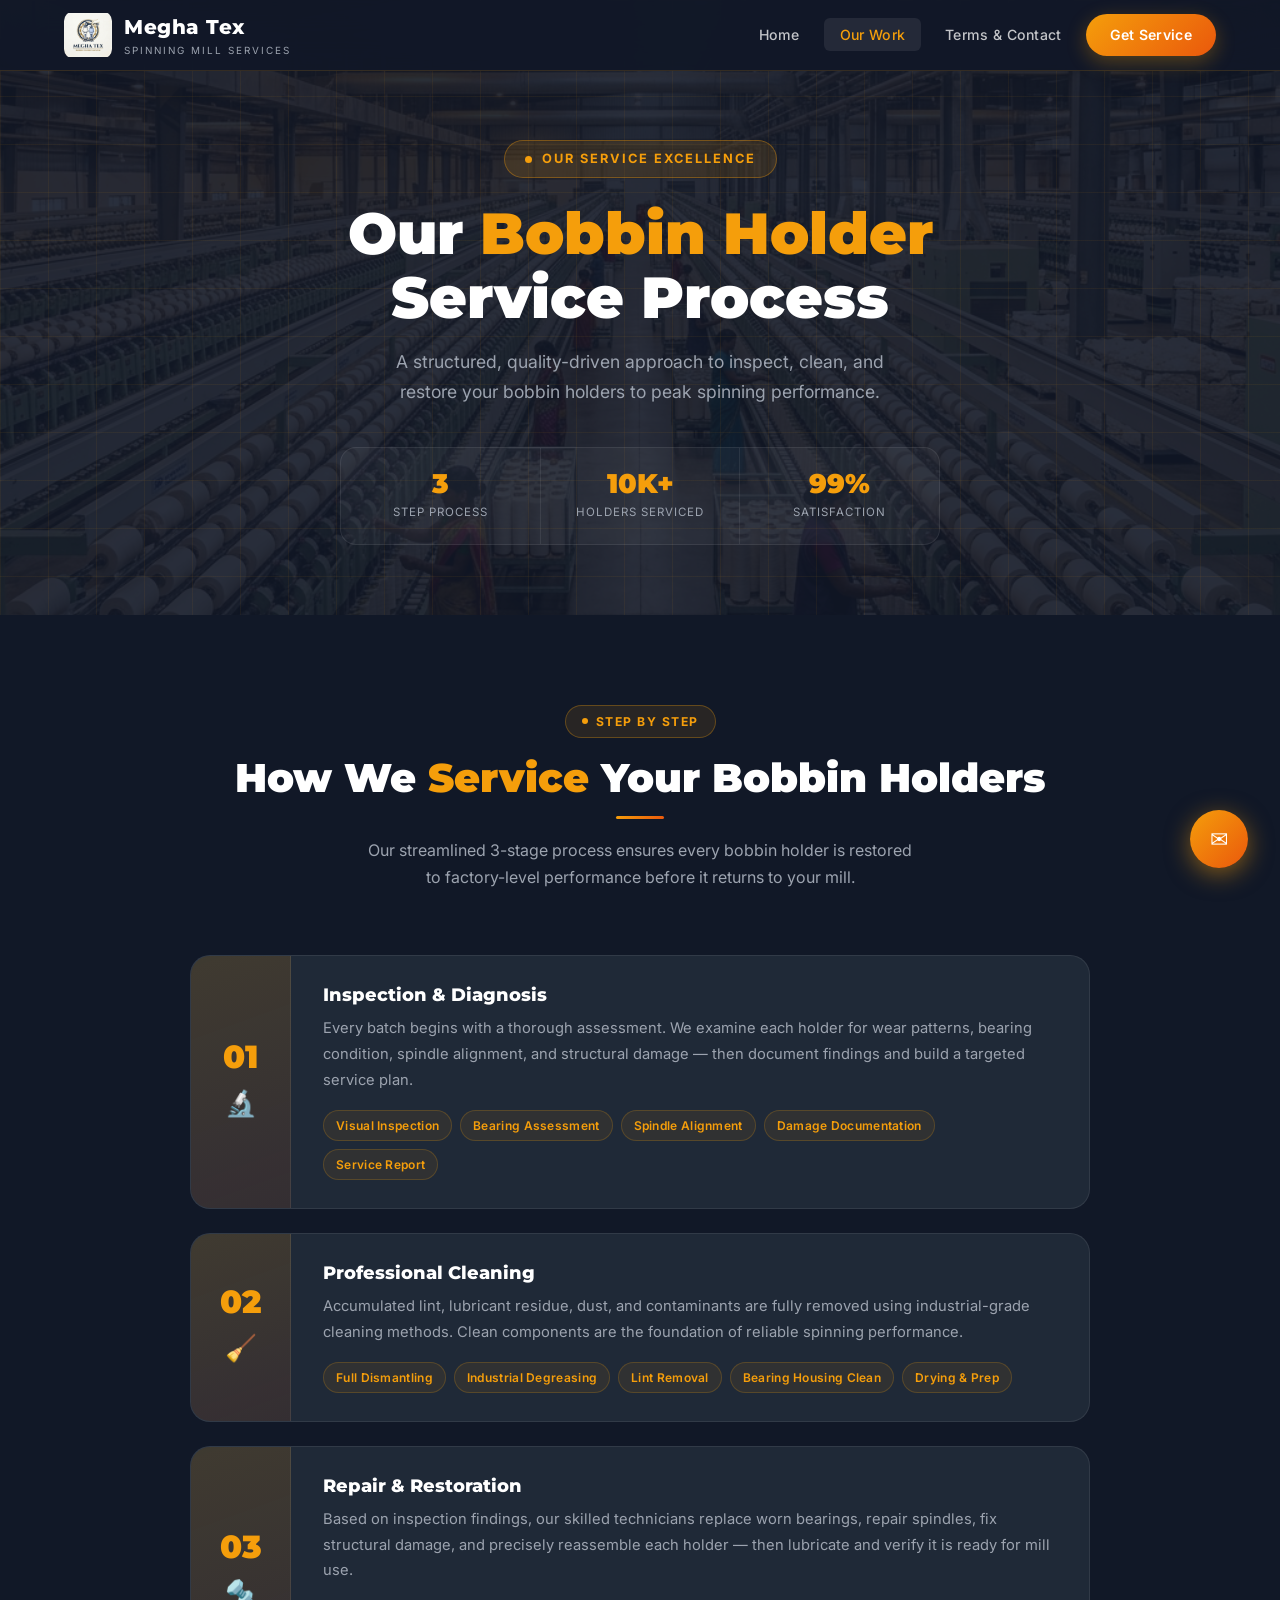
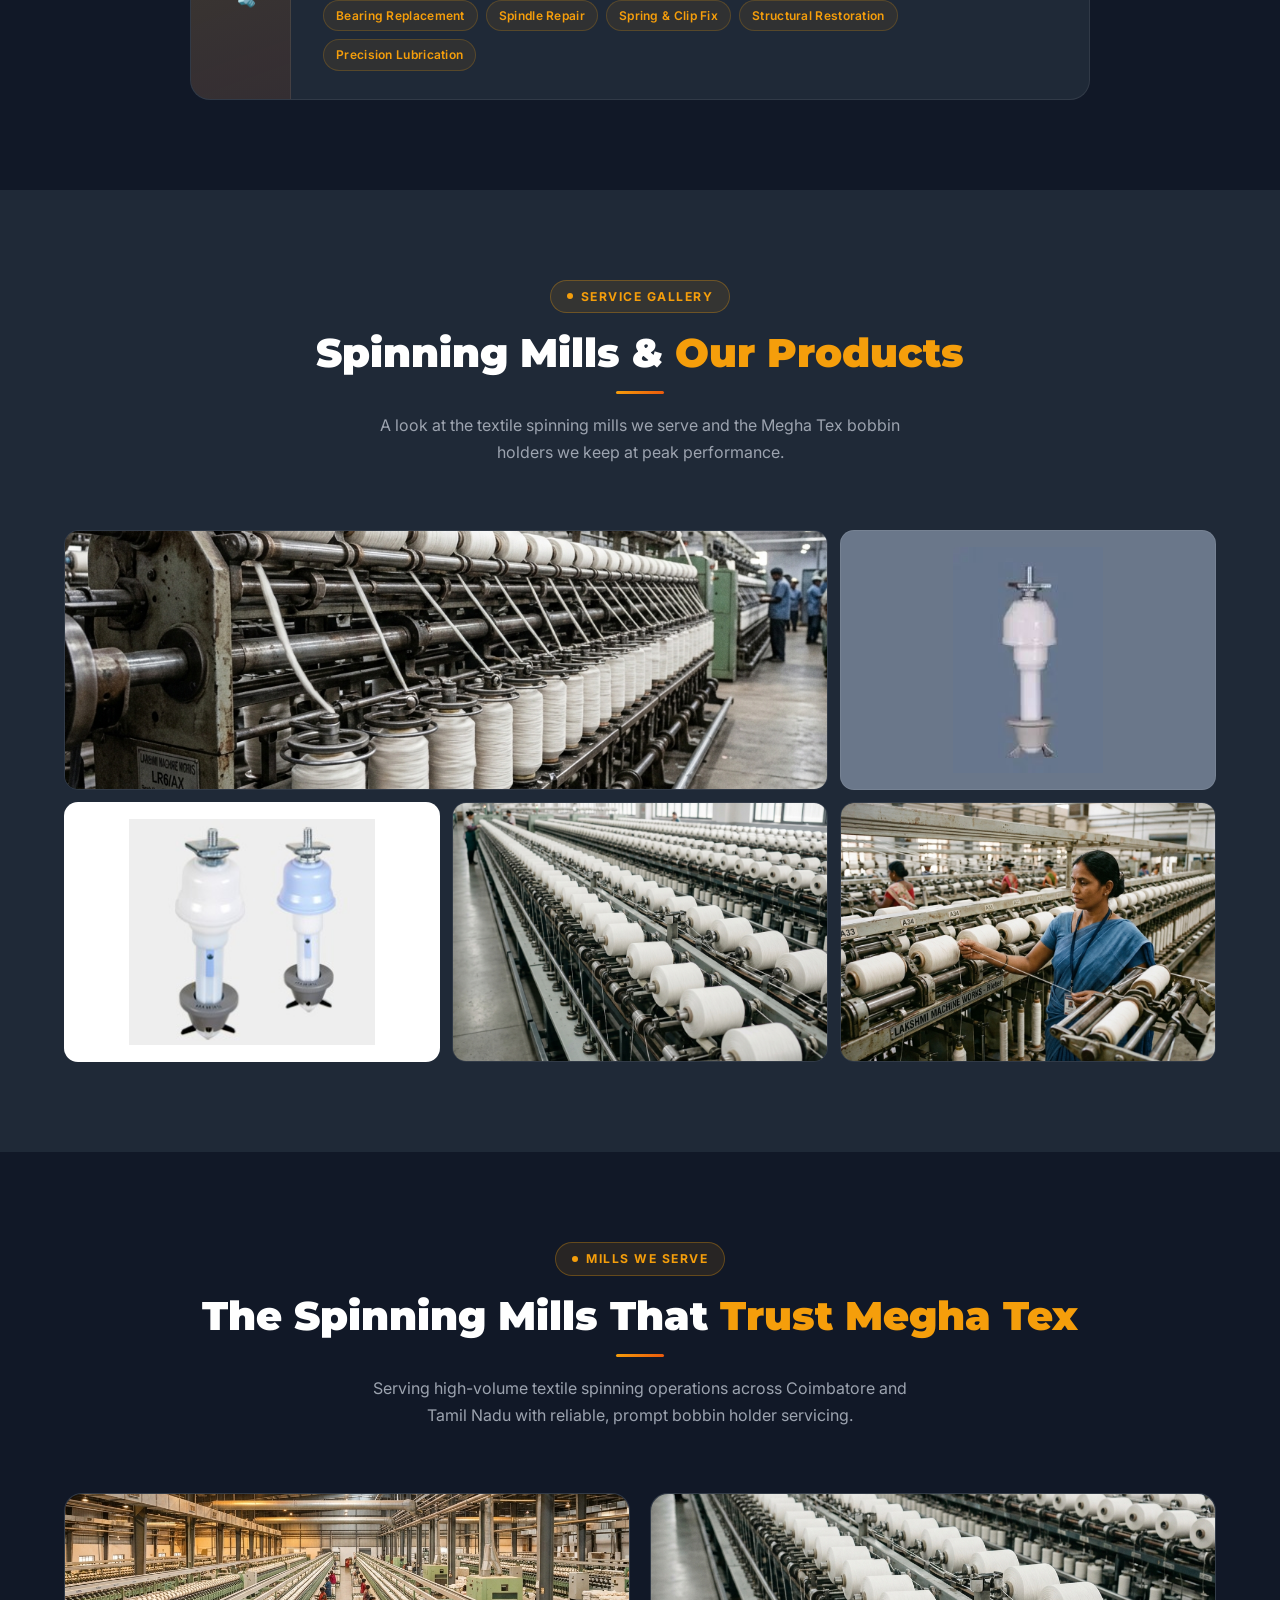
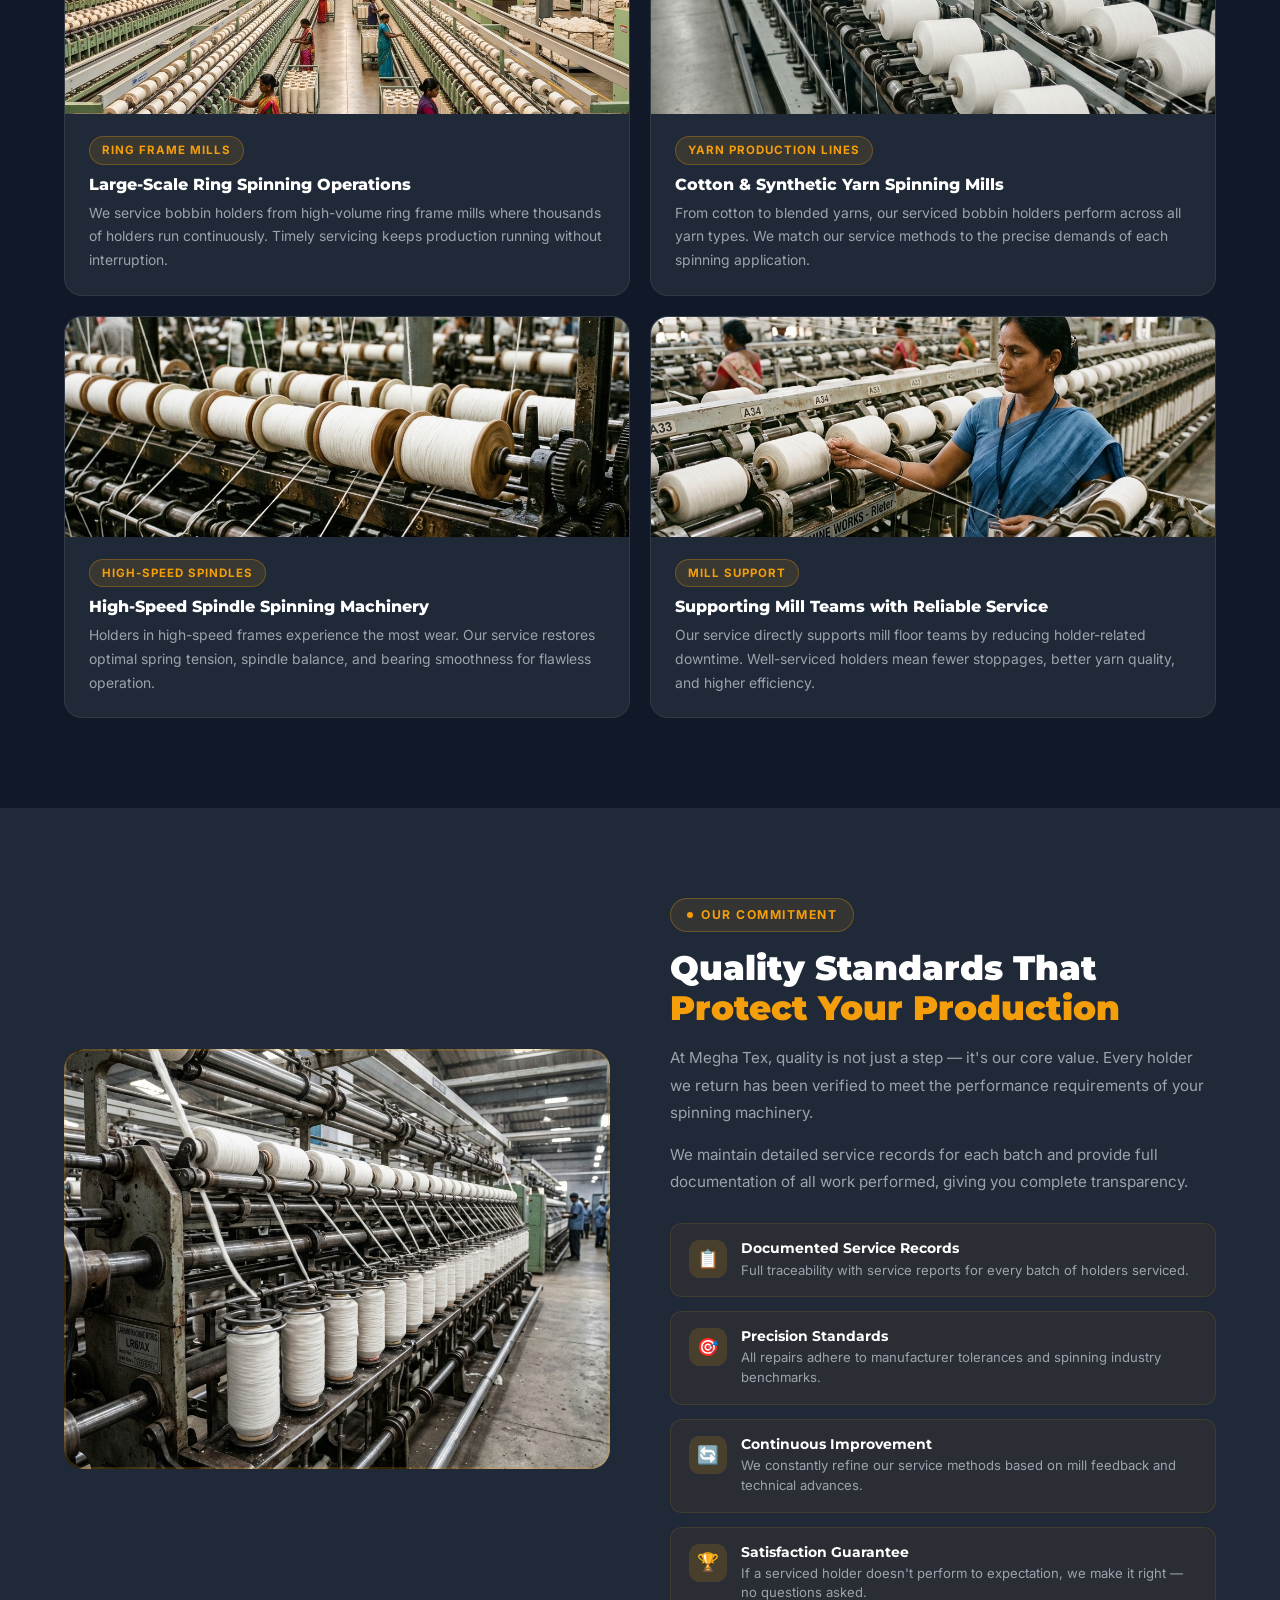
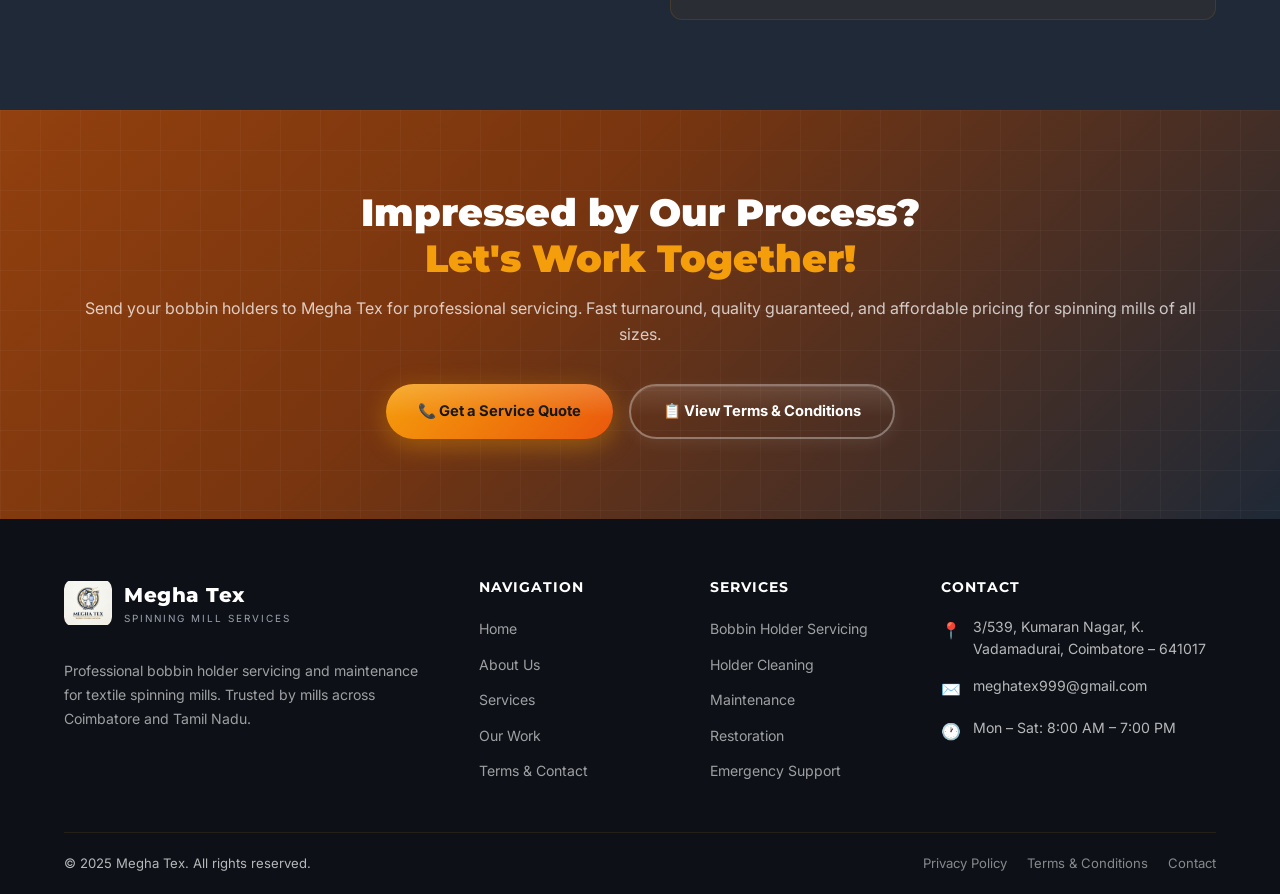
==== ourwork.html @ 3de51caf "Remove AI-looking spinning mill floor image from gallery" ====
<!DOCTYPE html>
<html lang="en">
<head>
  <meta charset="UTF-8" />
  <meta name="viewport" content="width=device-width, initial-scale=1.0" />
  <title>Our Work – Megha Tex | Bobbin Holder Service Process & Gallery</title>
  <meta name="description" content="See Megha Tex's professional bobbin holder service process — inspection, cleaning, and repair. View our spinning mill gallery and quality commitment." />
  <meta name="keywords" content="bobbin holder service process, spinning mill maintenance, bobbin holder restoration, textile maintenance gallery" />
  <link rel="stylesheet" href="style.css" />
  <link rel="preconnect" href="https://fonts.googleapis.com">
  <link rel="preconnect" href="https://fonts.gstatic.com" crossorigin>

  <style>
    /* ══════════════════════════════════════
       OUR WORK PAGE – DARK AMBER THEME
       Charcoal #1a1a2e | Deep #16213e | Amber #f59e0b
    ══════════════════════════════════════ */

    /* Override root variables for this page */
    :root {
      --ow-charcoal:  #111827;
      --ow-deep:      #1f2937;
      --ow-panel:     #27303f;
      --ow-amber:     #f59e0b;
      --ow-amber2:    #fbbf24;
      --ow-orange:    #ea580c;
      --ow-text:      #e5e7eb;
      --ow-muted:     #9ca3af;
      --ow-border:    rgba(255,255,255,0.08);
      --ow-glow:      0 0 40px rgba(245,158,11,0.25);
    }

    body { background: var(--ow-charcoal); }

    /* ── Navbar override ── */
    .navbar {
      background: rgba(17,24,39,0.95) !important;
      border-bottom: 1px solid rgba(245,158,11,0.15) !important;
    }
    .navbar.scrolled { background: rgba(17,24,39,0.99) !important; }
    .nav-links a.active { color: var(--ow-amber) !important; }
    .nav-cta {
      background: linear-gradient(135deg,#f59e0b,#ea580c) !important;
      box-shadow: 0 6px 20px rgba(245,158,11,0.3) !important;
    }
    .nav-cta:hover {
      transform: translateY(-2px) scale(1.03) !important;
      box-shadow: 0 8px 24px rgba(245,158,11,0.45) !important;
    }

    /* ── Page Hero ── */
    .ow-hero {
      position: relative;
      background: var(--ow-charcoal);
      padding: 140px 0 70px;
      overflow: hidden;
      text-align: center;
    }
    .ow-hero::before {
      content: '';
      position: absolute; inset: 0;
      background-image: url('images/spinning_mill_floor.png');
      background-size: cover; background-position: center;
      opacity: 0.1;
    }
    .ow-hero-grid {
      position: absolute; inset: 0; overflow: hidden;
    }
    .ow-hero-grid::before {
      content: '';
      position: absolute; inset: 0;
      background-image:
        linear-gradient(rgba(245,158,11,0.06) 1px, transparent 1px),
        linear-gradient(90deg, rgba(245,158,11,0.06) 1px, transparent 1px);
      background-size: 48px 48px;
    }
    .ow-hero-inner { position: relative; z-index: 2; }
    .ow-hero-badge {
      display: inline-flex; align-items: center; gap: 10px;
      background: rgba(245,158,11,0.12);
      border: 1px solid rgba(245,158,11,0.35);
      padding: 8px 20px; border-radius: 50px;
      margin-bottom: 24px;
    }
    .ow-hero-badge span { color: var(--ow-amber); font-size: 0.8rem; font-weight: 700; letter-spacing: 2px; text-transform: uppercase; }
    .ow-hero-badge::before { content: ''; width: 7px; height: 7px; background: var(--ow-amber); border-radius: 50%; animation: pulse 2s infinite; }
    .ow-hero h1 {
      font-size: clamp(2.2rem, 5vw, 3.6rem);
      font-weight: 900; color: #fff;
      line-height: 1.1; margin-bottom: 18px;
    }
    .ow-hero h1 em { color: var(--ow-amber); font-style: normal; }
    .ow-hero p { color: var(--ow-muted); font-size: 1.1rem; max-width: 540px; margin: 0 auto 40px; line-height: 1.7; }
    .ow-hero-stats {
      display: flex; justify-content: center; gap: 0;
      background: rgba(255,255,255,0.04);
      border: 1px solid var(--ow-border);
      border-radius: 16px; overflow: hidden;
      max-width: 600px; margin: 0 auto;
    }
    .ow-stat {
      flex: 1; padding: 22px 16px; text-align: center;
      border-right: 1px solid var(--ow-border);
    }
    .ow-stat:last-child { border-right: none; }
    .ow-stat-val { font-family: 'Montserrat',sans-serif; font-size: 1.7rem; font-weight: 900; color: var(--ow-amber); line-height: 1; margin-bottom: 6px; }
    .ow-stat-lbl { font-size: 0.72rem; color: var(--ow-muted); letter-spacing: 1px; text-transform: uppercase; }

    /* ── Process Section ── */
    .ow-process {
      padding: 90px 0;
      background: var(--ow-charcoal);
    }
    .ow-section-tag {
      display: inline-flex; align-items: center; gap: 8px;
      background: rgba(245,158,11,0.1);
      border: 1px solid rgba(245,158,11,0.3);
      color: var(--ow-amber);
      padding: 6px 16px; border-radius: 50px;
      font-size: 0.76rem; font-weight: 700; letter-spacing: 1.5px;
      text-transform: uppercase; margin-bottom: 16px;
    }
    .ow-section-tag::before { content: ''; width: 6px; height: 6px; background: var(--ow-amber); border-radius: 50%; }
    .ow-section-head { text-align: center; margin-bottom: 64px; }
    .ow-section-head h2 { font-size: clamp(1.8rem, 3.5vw, 2.5rem); font-weight: 900; color: #fff; margin-bottom: 12px; }
    .ow-section-head h2 em { color: var(--ow-amber); font-style: normal; }
    .ow-section-head p { color: var(--ow-muted); font-size: 1rem; max-width: 560px; margin: 0 auto; line-height: 1.7; }
    .ow-divider { width: 48px; height: 3px; background: linear-gradient(135deg,#f59e0b,#ea580c); border-radius: 2px; margin: 14px auto 18px; }

    /* Process Cards — horizontal stacked layout */
    .ow-steps { display: flex; flex-direction: column; gap: 24px; max-width: 900px; margin: 0 auto; }
    .ow-step {
      display: grid;
      grid-template-columns: 100px 1fr;
      gap: 0;
      background: var(--ow-deep);
      border: 1px solid var(--ow-border);
      border-radius: 20px;
      overflow: hidden;
      transition: all 0.35s ease;
      position: relative;
    }
    .ow-step::before {
      content: '';
      position: absolute; top: 0; left: 0; right: 0; height: 2px;
      background: linear-gradient(90deg, #f59e0b, #ea580c);
      transform: scaleX(0); transform-origin: left;
      transition: transform 0.4s ease;
    }
    .ow-step:hover::before { transform: scaleX(1); }
    .ow-step:hover { border-color: rgba(245,158,11,0.25); transform: translateX(6px); box-shadow: -4px 0 0 var(--ow-amber), 0 12px 40px rgba(0,0,0,0.4); }

    .ow-step-num {
      background: linear-gradient(160deg, rgba(245,158,11,0.15), rgba(234,88,12,0.1));
      display: flex; flex-direction: column; align-items: center; justify-content: center;
      padding: 28px 16px; border-right: 1px solid var(--ow-border);
      gap: 10px;
    }
    .ow-step-num .num {
      font-family: 'Montserrat',sans-serif;
      font-size: 2rem; font-weight: 900;
      color: var(--ow-amber); line-height: 1;
    }
    .ow-step-num .icon { font-size: 1.6rem; }

    .ow-step-body { padding: 28px 32px; }
    .ow-step-body h3 { font-size: 1.15rem; font-weight: 800; color: #fff; margin-bottom: 10px; }
    .ow-step-body p { font-size: 0.92rem; color: var(--ow-muted); line-height: 1.75; margin-bottom: 16px; }
    .ow-step-tags { display: flex; flex-wrap: wrap; gap: 8px; }
    .ow-tag {
      background: rgba(245,158,11,0.08);
      border: 1px solid rgba(245,158,11,0.2);
      color: var(--ow-amber);
      font-size: 0.75rem; font-weight: 600;
      padding: 5px 12px; border-radius: 50px;
      letter-spacing: 0.3px;
    }

    /* ── Gallery Section ── */
    .ow-gallery {
      padding: 90px 0;
      background: var(--ow-deep);
    }
    .ow-gallery-grid {
      display: grid;
      grid-template-columns: repeat(3,1fr);
      grid-template-rows: 260px 260px;
      gap: 12px;
    }
    .ow-gallery-item {
      position: relative; border-radius: 14px;
      overflow: hidden; cursor: pointer;
      border: 1px solid var(--ow-border);
    }
    .ow-gallery-item:nth-child(1) { grid-column: span 2; }
    .ow-gallery-item img {
      width: 100%; height: 100%;
      object-fit: cover; display: block;
      transition: transform 0.6s ease;
    }
    .ow-gallery-item:hover img { transform: scale(1.07); }
    .ow-gallery-overlay {
      position: absolute; inset: 0;
      background: linear-gradient(180deg, transparent 45%, rgba(17,24,39,0.92) 100%);
      display: flex; align-items: flex-end; padding: 20px;
      opacity: 0; transition: opacity 0.35s ease;
    }
    .ow-gallery-item:hover .ow-gallery-overlay { opacity: 1; }
    .ow-gallery-label {
      color: #fff; font-size: 0.88rem; font-weight: 700;
      border-left: 3px solid var(--ow-amber); padding-left: 10px;
    }
    /* Product images */
    .ow-gallery-item.product-bg img {
      object-fit: contain;
      background: #ffffff;
      padding: 16px;
      image-rendering: -webkit-optimize-contrast;
      image-rendering: crisp-edges;
    }

    /* ── Mills Showcase ── */
    .ow-mills {
      padding: 90px 0;
      background: var(--ow-charcoal);
    }
    .ow-mills-grid { display: grid; grid-template-columns: repeat(2,1fr); gap: 20px; }
    .ow-mill-card {
      background: var(--ow-deep);
      border: 1px solid var(--ow-border);
      border-radius: 18px; overflow: hidden;
      transition: all 0.35s ease;
    }
    .ow-mill-card:hover { border-color: rgba(245,158,11,0.3); transform: translateY(-6px); box-shadow: 0 20px 50px rgba(0,0,0,0.5), 0 0 0 1px rgba(245,158,11,0.15); }
    .ow-mill-card img { width: 100%; height: 220px; object-fit: cover; display: block; transition: transform 0.5s ease; }
    .ow-mill-card:hover img { transform: scale(1.04); }
    .ow-mill-body { padding: 22px 24px; }
    .ow-mill-badge {
      display: inline-block;
      background: rgba(245,158,11,0.12);
      border: 1px solid rgba(245,158,11,0.3);
      color: var(--ow-amber);
      font-size: 0.72rem; font-weight: 700; letter-spacing: 1px;
      text-transform: uppercase; padding: 4px 12px;
      border-radius: 50px; margin-bottom: 10px;
    }
    .ow-mill-body h3 { font-size: 1rem; font-weight: 800; color: #fff; margin-bottom: 8px; }
    .ow-mill-body p { font-size: 0.87rem; color: var(--ow-muted); line-height: 1.7; }

    /* ── Quality Commitment ── */
    .ow-quality {
      padding: 90px 0;
      background: var(--ow-deep);
    }
    .ow-quality-grid { display: grid; grid-template-columns: 1fr 1fr; gap: 60px; align-items: center; }
    .ow-quality-img { border-radius: 20px; overflow: hidden; position: relative; }
    .ow-quality-img img { width: 100%; height: 420px; object-fit: cover; display: block; }
    .ow-quality-img::after {
      content: '';
      position: absolute; inset: 0;
      border-radius: 20px;
      border: 2px solid rgba(245,158,11,0.2);
      pointer-events: none;
    }
    .ow-quality-content h2 { font-size: clamp(1.6rem, 3vw, 2.1rem); font-weight: 900; color: #fff; margin-bottom: 16px; }
    .ow-quality-content h2 em { color: var(--ow-amber); font-style: normal; }
    .ow-quality-content p { color: var(--ow-muted); line-height: 1.8; font-size: 0.95rem; margin-bottom: 14px; }
    .ow-quality-items { display: flex; flex-direction: column; gap: 14px; margin-top: 28px; }
    .ow-qi {
      display: flex; align-items: flex-start; gap: 14px;
      background: rgba(245,158,11,0.05);
      border: 1px solid rgba(245,158,11,0.12);
      padding: 16px 18px; border-radius: 12px;
      transition: all 0.3s ease;
    }
    .ow-qi:hover { background: rgba(245,158,11,0.1); border-color: rgba(245,158,11,0.3); }
    .ow-qi-icon {
      width: 38px; height: 38px; flex-shrink: 0;
      background: rgba(245,158,11,0.15); border-radius: 10px;
      display: flex; align-items: center; justify-content: center;
      font-size: 1.1rem;
    }
    .ow-qi-text h4 { font-size: 0.9rem; font-weight: 700; color: #fff; margin-bottom: 3px; }
    .ow-qi-text p { font-size: 0.82rem; color: var(--ow-muted); line-height: 1.5; margin: 0; }

    /* ── CTA Banner ── */
    .ow-cta {
      padding: 80px 0;
      background: linear-gradient(135deg, #92400e 0%, #78350f 40%, #1f2937 100%);
      text-align: center; position: relative; overflow: hidden;
    }
    .ow-cta::before {
      content: '';
      position: absolute; inset: 0;
      background-image:
        linear-gradient(rgba(255,255,255,0.03) 1px, transparent 1px),
        linear-gradient(90deg, rgba(255,255,255,0.03) 1px, transparent 1px);
      background-size: 40px 40px;
    }
    .ow-cta-inner { position: relative; z-index: 1; }
    .ow-cta h2 { font-size: clamp(1.7rem, 3.5vw, 2.4rem); font-weight: 900; color: #fff; margin-bottom: 14px; }
    .ow-cta h2 em { color: var(--ow-amber); font-style: normal; }
    .ow-cta p { color: rgba(255,255,255,0.75); font-size: 1rem; margin-bottom: 36px; }
    .ow-cta-btns { display: flex; justify-content: center; gap: 16px; flex-wrap: wrap; }
    .ow-btn-amber {
      display: inline-flex; align-items: center; gap: 8px;
      padding: 14px 32px; border-radius: 50px;
      background: linear-gradient(135deg,#f59e0b,#ea580c);
      color: #111; font-weight: 700; font-size: 0.92rem;
      text-decoration: none; border: none; cursor: pointer;
      font-family: 'Inter',sans-serif;
      box-shadow: 0 6px 24px rgba(245,158,11,0.45), 0 2px 8px rgba(0,0,0,0.12);
      transition: all 0.3s cubic-bezier(0.4,0,0.2,1);
      position: relative; overflow: hidden;
    }
    .ow-btn-amber::after {
      content: ''; position: absolute; inset: 0;
      background: linear-gradient(180deg,rgba(255,255,255,0.18) 0%,transparent 60%);
      border-radius: 50px; pointer-events: none;
    }
    .ow-btn-amber:hover {
      transform: translateY(-3px) scale(1.02);
      box-shadow: 0 10px 32px rgba(245,158,11,0.6), 0 4px 12px rgba(0,0,0,0.15);
    }
    .ow-btn-outline {
      display: inline-flex; align-items: center; gap: 8px;
      padding: 14px 32px; border-radius: 50px;
      background: transparent; color: #fff;
      border: 2px solid rgba(255,255,255,0.35);
      font-weight: 700; font-size: 0.92rem;
      text-decoration: none; cursor: pointer;
      font-family: 'Inter',sans-serif;
      box-shadow: 0 4px 16px rgba(255,255,255,0.08), inset 0 1px 0 rgba(255,255,255,0.1);
      transition: all 0.3s cubic-bezier(0.4,0,0.2,1);
      position: relative; overflow: hidden;
    }
    .ow-btn-outline::after {
      content: ''; position: absolute; inset: 0;
      background: linear-gradient(180deg,rgba(255,255,255,0.12) 0%,transparent 60%);
      border-radius: 50px; pointer-events: none;
    }
    .ow-btn-outline:hover {
      background: rgba(255,255,255,0.12);
      border-color: #fff;
      transform: translateY(-3px) scale(1.02);
      box-shadow: 0 8px 24px rgba(255,255,255,0.15);
    }

    /* ── Footer override ── */
    .footer { background: #0d1117; }
    .footer-bottom { border-top-color: rgba(245,158,11,0.1); }

    /* ── Float btn override ── */
    .float-btn { background: linear-gradient(135deg,#f59e0b,#ea580c) !important; }

    /* ── Responsive ── */
    @media (max-width: 768px) {
      .ow-step { grid-template-columns: 80px 1fr; }
      .ow-gallery-grid { grid-template-columns: 1fr 1fr; grid-template-rows: auto; }
      .ow-gallery-item { height: 200px; }
      .ow-gallery-item:nth-child(1) { grid-column: span 2; height: 240px; }
      .ow-mills-grid { grid-template-columns: 1fr; }
      .ow-quality-grid { grid-template-columns: 1fr; }
      .ow-hero-stats { flex-direction: column; max-width: 280px; }
      .ow-stat { border-right: none; border-bottom: 1px solid var(--ow-border); }
      .ow-stat:last-child { border-bottom: none; }
    }
    @media (max-width: 480px) {
      .ow-step { grid-template-columns: 1fr; }
      .ow-step-num { flex-direction: row; justify-content: flex-start; padding: 18px 20px; border-right: none; border-bottom: 1px solid var(--ow-border); }
      .ow-gallery-grid { grid-template-columns: 1fr; }
      .ow-gallery-item:nth-child(1) { grid-column: span 1; }
    }
  </style>
</head>
<body>

<!-- ══ NAVIGATION ══ -->
<nav class="navbar" id="navbar">
  <div class="container">
    <div class="nav-inner">
      <a href="index.html" class="logo">
        <div class="logo-icon"><img src="images/logo.jpg" alt="Megha Tex Logo" /></div>
        <div class="logo-text">
          <span class="logo-name">Megha Tex</span>
          <span class="logo-sub">Spinning Mill Services</span>
        </div>
      </a>
      <ul class="nav-links">
        <li><a href="index.html">Home</a></li>
        <li><a href="ourwork.html" class="active">Our Work</a></li>
        <li><a href="terms.html">Terms & Contact</a></li>
        <li><a href="#" class="nav-cta nav-cta-modal">Get Service</a></li>
      </ul>
      <button class="hamburger" id="hamburger" aria-label="Toggle menu">
        <span></span><span></span><span></span>
      </button>
    </div>
  </div>
</nav>

<!-- Mobile Menu -->
<div class="mobile-menu" id="mobileMenu">
  <ul>
    <li><a href="index.html">🏠 Home</a></li>
    <li><a href="ourwork.html">🔧 Our Work</a></li>
    <li><a href="terms.html">📋 Terms & Contact</a></li>
    <li><a href="#" class="nav-cta nav-cta-modal">Get Service</a></li>
  </ul>
</div>

<!-- ══ PAGE HERO ══ -->
<section class="ow-hero">
  <div class="ow-hero-grid"></div>
  <div class="container ow-hero-inner">
    <div class="ow-hero-badge"><span>Our Service Excellence</span></div>
    <h1>Our <em>Bobbin Holder</em><br>Service Process</h1>
    <p>A structured, quality-driven approach to inspect, clean, and restore your bobbin holders to peak spinning performance.</p>
    <div class="ow-hero-stats">
      <div class="ow-stat">
        <div class="ow-stat-val">3</div>
        <div class="ow-stat-lbl">Step Process</div>
      </div>
      <div class="ow-stat">
        <div class="ow-stat-val">10K+</div>
        <div class="ow-stat-lbl">Holders Serviced</div>
      </div>
      <div class="ow-stat">
        <div class="ow-stat-val">99%</div>
        <div class="ow-stat-lbl">Satisfaction</div>
      </div>
    </div>
  </div>
</section>

<!-- ══ PROCESS STEPS ══ -->
<section class="ow-process" id="process">
  <div class="container">
    <div class="ow-section-head" data-animate>
      <span class="ow-section-tag">Step by Step</span>
      <h2>How We <em>Service</em> Your Bobbin Holders</h2>
      <div class="ow-divider"></div>
      <p>Our streamlined 3-stage process ensures every bobbin holder is restored to factory-level performance before it returns to your mill.</p>
    </div>

    <div class="ow-steps">

      <!-- Step 01: Inspection -->
      <div class="ow-step" data-animate>
        <div class="ow-step-num">
          <div class="num">01</div>
          <div class="icon">🔬</div>
        </div>
        <div class="ow-step-body">
          <h3>Inspection & Diagnosis</h3>
          <p>Every batch begins with a thorough assessment. We examine each holder for wear patterns, bearing condition, spindle alignment, and structural damage — then document findings and build a targeted service plan.</p>
          <div class="ow-step-tags">
            <span class="ow-tag">Visual Inspection</span>
            <span class="ow-tag">Bearing Assessment</span>
            <span class="ow-tag">Spindle Alignment</span>
            <span class="ow-tag">Damage Documentation</span>
            <span class="ow-tag">Service Report</span>
          </div>
        </div>
      </div>

      <!-- Step 02: Cleaning -->
      <div class="ow-step" data-animate>
        <div class="ow-step-num">
          <div class="num">02</div>
          <div class="icon">🧹</div>
        </div>
        <div class="ow-step-body">
          <h3>Professional Cleaning</h3>
          <p>Accumulated lint, lubricant residue, dust, and contaminants are fully removed using industrial-grade cleaning methods. Clean components are the foundation of reliable spinning performance.</p>
          <div class="ow-step-tags">
            <span class="ow-tag">Full Dismantling</span>
            <span class="ow-tag">Industrial Degreasing</span>
            <span class="ow-tag">Lint Removal</span>
            <span class="ow-tag">Bearing Housing Clean</span>
            <span class="ow-tag">Drying & Prep</span>
          </div>
        </div>
      </div>

      <!-- Step 03: Repair & Restoration -->
      <div class="ow-step" data-animate>
        <div class="ow-step-num">
          <div class="num">03</div>
          <div class="icon">🔩</div>
        </div>
        <div class="ow-step-body">
          <h3>Repair & Restoration</h3>
          <p>Based on inspection findings, our skilled technicians replace worn bearings, repair spindles, fix structural damage, and precisely reassemble each holder — then lubricate and verify it is ready for mill use.</p>
          <div class="ow-step-tags">
            <span class="ow-tag">Bearing Replacement</span>
            <span class="ow-tag">Spindle Repair</span>
            <span class="ow-tag">Spring & Clip Fix</span>
            <span class="ow-tag">Structural Restoration</span>
            <span class="ow-tag">Precision Lubrication</span>
          </div>
        </div>
      </div>

    </div>
  </div>
</section>

<!-- ══ GALLERY ══ -->
<section class="ow-gallery" id="gallery">
  <div class="container">
    <div class="ow-section-head" data-animate>
      <span class="ow-section-tag">Service Gallery</span>
      <h2>Spinning Mills & <em>Our Products</em></h2>
      <div class="ow-divider"></div>
      <p>A look at the textile spinning mills we serve and the Megha Tex bobbin holders we keep at peak performance.</p>
    </div>
    <div class="ow-gallery-grid">

      <div class="ow-gallery-item" data-animate>
        <img src="images/ring_spinning.png" alt="Ring spinning machine" loading="lazy" />
        <div class="ow-gallery-overlay"><span class="ow-gallery-label">Ring Spinning Machines</span></div>
      </div>
      <div class="ow-gallery-item" data-animate style="background:#6a778a; border-radius:14px; overflow:hidden;">
        <img src="images/bobbin_single.jpg" alt="Megha Tex single bobbin holder" loading="lazy" style="object-fit:contain; width:100%; height:100%; display:block; padding:16px; image-rendering:-webkit-optimize-contrast; image-rendering:crisp-edges;" />
        <div class="ow-gallery-overlay"><span class="ow-gallery-label">Megha Tex Bobbin Holder – Single</span></div>
      </div>
      <div class="ow-gallery-item" data-animate style="background:#ffffff; border-radius:14px; overflow:hidden;">
        <img src="images/bobbin_pair.jpg" alt="Megha Tex bobbin holders pair" loading="lazy" style="object-fit:contain; width:100%; height:100%; display:block; padding:16px; image-rendering:-webkit-optimize-contrast; image-rendering:crisp-edges;" />
        <div class="ow-gallery-overlay"><span class="ow-gallery-label">Megha Tex Bobbin Holders – Pair</span></div>
      </div>
      <div class="ow-gallery-item" data-animate>
        <img src="images/yarn_bobbins.png" alt="Yarn bobbins on spinning frames" loading="lazy" />
        <div class="ow-gallery-overlay"><span class="ow-gallery-label">Yarn Bobbins on Spinning Frames</span></div>
      </div>
      <div class="ow-gallery-item" data-animate>
        <img src="images/textile_worker.png" alt="Worker in textile spinning mill" loading="lazy" />
        <div class="ow-gallery-overlay"><span class="ow-gallery-label">Mill Operations & Workforce</span></div>
      </div>
    </div>
  </div>
</section>

<!-- ══ MILLS WE SERVE ══ -->
<section class="ow-mills" id="mills">
  <div class="container">
    <div class="ow-section-head" data-animate>
      <span class="ow-section-tag">Mills We Serve</span>
      <h2>The Spinning Mills That <em>Trust Megha Tex</em></h2>
      <div class="ow-divider"></div>
      <p>Serving high-volume textile spinning operations across Coimbatore and Tamil Nadu with reliable, prompt bobbin holder servicing.</p>
    </div>
    <div class="ow-mills-grid">
      <div class="ow-mill-card" data-animate>
        <img src="images/spinning_mill_floor.png" alt="Ring frame spinning mill floor" loading="lazy" />
        <div class="ow-mill-body">
          <span class="ow-mill-badge">Ring Frame Mills</span>
          <h3>Large-Scale Ring Spinning Operations</h3>
          <p>We service bobbin holders from high-volume ring frame mills where thousands of holders run continuously. Timely servicing keeps production running without interruption.</p>
        </div>
      </div>
      <div class="ow-mill-card" data-animate>
        <img src="images/yarn_bobbins.png" alt="Yarn bobbins on spinning frames" loading="lazy" />
        <div class="ow-mill-body">
          <span class="ow-mill-badge">Yarn Production Lines</span>
          <h3>Cotton & Synthetic Yarn Spinning Mills</h3>
          <p>From cotton to blended yarns, our serviced bobbin holders perform across all yarn types. We match our service methods to the precise demands of each spinning application.</p>
        </div>
      </div>
      <div class="ow-mill-card" data-animate>
        <img src="images/spinning_frames.png" alt="Close-up of spinning frames" loading="lazy" />
        <div class="ow-mill-body">
          <span class="ow-mill-badge">High-Speed Spindles</span>
          <h3>High-Speed Spindle Spinning Machinery</h3>
          <p>Holders in high-speed frames experience the most wear. Our service restores optimal spring tension, spindle balance, and bearing smoothness for flawless operation.</p>
        </div>
      </div>
      <div class="ow-mill-card" data-animate>
        <img src="images/textile_worker.png" alt="Mill worker monitoring machinery" loading="lazy" />
        <div class="ow-mill-body">
          <span class="ow-mill-badge">Mill Support</span>
          <h3>Supporting Mill Teams with Reliable Service</h3>
          <p>Our service directly supports mill floor teams by reducing holder-related downtime. Well-serviced holders mean fewer stoppages, better yarn quality, and higher efficiency.</p>
        </div>
      </div>
    </div>
  </div>
</section>

<!-- ══ QUALITY COMMITMENT ══ -->
<section class="ow-quality" id="quality">
  <div class="container">
    <div class="ow-quality-grid">
      <div class="ow-quality-img" data-animate="left">
        <img src="images/ring_spinning.png" alt="Ring spinning machine in a textile mill" loading="lazy" />
      </div>
      <div class="ow-quality-content" data-animate="right">
        <span class="ow-section-tag">Our Commitment</span>
        <h2>Quality Standards That <em>Protect Your Production</em></h2>
        <p>At Megha Tex, quality is not just a step — it's our core value. Every holder we return has been verified to meet the performance requirements of your spinning machinery.</p>
        <p>We maintain detailed service records for each batch and provide full documentation of all work performed, giving you complete transparency.</p>
        <div class="ow-quality-items">
          <div class="ow-qi">
            <div class="ow-qi-icon">📋</div>
            <div class="ow-qi-text">
              <h4>Documented Service Records</h4>
              <p>Full traceability with service reports for every batch of holders serviced.</p>
            </div>
          </div>
          <div class="ow-qi">
            <div class="ow-qi-icon">🎯</div>
            <div class="ow-qi-text">
              <h4>Precision Standards</h4>
              <p>All repairs adhere to manufacturer tolerances and spinning industry benchmarks.</p>
            </div>
          </div>
          <div class="ow-qi">
            <div class="ow-qi-icon">🔄</div>
            <div class="ow-qi-text">
              <h4>Continuous Improvement</h4>
              <p>We constantly refine our service methods based on mill feedback and technical advances.</p>
            </div>
          </div>
          <div class="ow-qi">
            <div class="ow-qi-icon">🏆</div>
            <div class="ow-qi-text">
              <h4>Satisfaction Guarantee</h4>
              <p>If a serviced holder doesn't perform to expectation, we make it right — no questions asked.</p>
            </div>
          </div>
        </div>
      </div>
    </div>
  </div>
</section>

<!-- ══ CTA BANNER ══ -->
<section class="ow-cta" id="cta-work">
  <div class="container ow-cta-inner">
    <h2>Impressed by Our Process?<br><em>Let's Work Together!</em></h2>
    <p>Send your bobbin holders to Megha Tex for professional servicing. Fast turnaround, quality guaranteed, and affordable pricing for spinning mills of all sizes.</p>
    <div class="ow-cta-btns">
      <a href="#" onclick="openContactModal(); return false;" class="ow-btn-amber" id="cta-contact-work">📞 Get a Service Quote</a>
      <a href="terms.html" class="ow-btn-outline" id="cta-terms-work">📋 View Terms & Conditions</a>
    </div>
  </div>
</section>

<!-- ══ FOOTER ══ -->
<footer class="footer">
  <div class="container">
    <div class="footer-grid">
      <div class="footer-brand">
        <a href="index.html" class="logo">
          <div class="logo-icon"><img src="images/logo.jpg" alt="Megha Tex Logo" /></div>
          <div class="logo-text">
            <span class="logo-name">Megha Tex</span>
            <span class="logo-sub">Spinning Mill Services</span>
          </div>
        </a>
        <p style="margin-top:16px;">Professional bobbin holder servicing and maintenance for textile spinning mills. Trusted by mills across Coimbatore and Tamil Nadu.</p>
      </div>
      <div class="footer-col">
        <h4>Navigation</h4>
        <ul>
          <li><a href="index.html">Home</a></li>
          <li><a href="index.html#about">About Us</a></li>
          <li><a href="index.html#services">Services</a></li>
          <li><a href="ourwork.html">Our Work</a></li>
          <li><a href="terms.html">Terms & Contact</a></li>
        </ul>
      </div>
      <div class="footer-col">
        <h4>Services</h4>
        <ul>
          <li><a href="index.html#services">Bobbin Holder Servicing</a></li>
          <li><a href="index.html#services">Holder Cleaning</a></li>
          <li><a href="index.html#services">Maintenance</a></li>
          <li><a href="index.html#services">Restoration</a></li>
          <li><a href="index.html#services">Emergency Support</a></li>
        </ul>
      </div>
      <div class="footer-col">
        <h4>Contact</h4>
        <div class="footer-contact-item">
          <span class="fc-icon">📍</span>
          <span>3/539, Kumaran Nagar, K. Vadamadurai, Coimbatore – 641017</span>
        </div>
        <div class="footer-contact-item">
          <span class="fc-icon">✉️</span>
          <span>meghatex999@gmail.com</span>
        </div>
        <div class="footer-contact-item">
          <span class="fc-icon">🕐</span>
          <span>Mon – Sat: 8:00 AM – 7:00 PM</span>
        </div>
      </div>
    </div>
    <div class="footer-bottom">
      <p>© 2025 Megha Tex. All rights reserved.</p>
      <div class="footer-bottom-links">
        <a href="terms.html#privacy">Privacy Policy</a>
        <a href="terms.html#terms">Terms & Conditions</a>
        <a href="#" onclick="openContactModal(); return false;">Contact</a>
      </div>
    </div>
  </div>
</footer>

<!-- ══ FLOATING CONTACT BUTTON ══ -->
<div class="float-contact" id="floatContact">
  <div class="float-menu" id="floatMenu">
    <a href="tel:+919994427295" class="float-menu-item" id="float-call" aria-label="Call Megha Tex">
      <span class="fmi-icon fmi-call">📞</span>
      <span>Call Us</span>
    </a>
    <a href="mailto:meghatex999@gmail.com?subject=Bobbin%20Holder%20Service%20Request&body=Hello%20Megha%20Tex%2C%0A%0AI%20would%20like%20to%20request%20your%20Bobbin%20Holder%20Service.%0APlease%20find%20my%20details%20below%3A%0A%0AMill%20Name%3A%20%0AType%20of%20Service%3A%20(Cleaning%20%2F%20Repair%20%2F%20Restoration%20%2F%20Maintenance)%0AContact%20Number%3A%20%0AMill%20Address%3A%20%0A%0AKindly%20get%20back%20to%20you%20as%20early%20as%20possible.%0A%0AThank%20you!" target="_blank" rel="noopener" class="float-menu-item" id="float-email" aria-label="Email Megha Tex">
      <span class="fmi-icon fmi-email">✉️</span>
      <span>Email Us</span>
    </a>
    <a href="https://wa.me/919994427295?text=Hello%20Megha%20Tex!%20%F0%9F%91%8B%20I%20would%20like%20to%20request%20your%20Bobbin%20Holder%20Service.%0A%0A%F0%9F%8F%AD%20*Mill%20Name*%3A%20%0A%0A%F0%9F%94%A7%20*Type%20of%20Service*%3A%20(Cleaning%20%2F%20Repair%20%2F%20Restoration%20%2F%20Maintenance)%0A%0A%F0%9F%93%9E%20*Contact%20Number*%3A%20%0A%0A%F0%9F%93%8D%20*Mill%20Address*%3A%20%0A%0AKindly%20get%20back%20to%20you%20as%20early%20as%20possible.%20Thank%20you!" class="float-menu-item" id="float-wa" target="_blank" rel="noopener" aria-label="WhatsApp Megha Tex">
      <span class="fmi-icon fmi-wa">💬</span>
      <span>WhatsApp Us</span>
    </a>
  </div>
  <button class="float-btn" id="floatBtn" aria-label="Contact options">✉</button>
</div>

<script src="main.js"></script>
<!-- CONTACT MODAL -->
<div class="contact-modal-backdrop" id="contactModalBackdrop" role="dialog" aria-modal="true" aria-label="Contact Megha Tex">
  <div class="contact-modal">
    <button class="contact-modal-close" onclick="closeContactModal()" aria-label="Close">
      <svg viewBox="0 0 24 24" width="18" height="18" fill="none" stroke="currentColor" stroke-width="2.5" stroke-linecap="round"><line x1="18" y1="6" x2="6" y2="18"/><line x1="6" y1="6" x2="18" y2="18"/></svg>
    </button>
    <div class="contact-modal-icon">
      <img src="images/bobbin_pair.jpg" alt="Megha Tex Bobbin Holders" style="width:100px;height:100px;object-fit:contain;border-radius:14px;background:#ffffff;padding:10px;box-shadow:0 4px 20px rgba(245,158,11,0.2);" />
    </div>
    <h3>Contact Megha Tex</h3>
    <p>Choose how you'd like to reach us.<br>We respond within minutes!</p>
    <div class="contact-modal-btns">
      <a href="tel:+919994427295" class="cm-btn cm-call" onclick="closeContactModal()">
        <span class="cm-btn-icon">
          <svg viewBox="0 0 24 24" width="22" height="22" fill="none" stroke="currentColor" stroke-width="2" stroke-linecap="round" stroke-linejoin="round"><path d="M22 16.92v3a2 2 0 0 1-2.18 2 19.79 19.79 0 0 1-8.63-3.07A19.5 19.5 0 0 1 4.69 12 19.79 19.79 0 0 1 1.63 3.4 2 2 0 0 1 3.6 1.21h3a2 2 0 0 1 2 1.72c.127.96.361 1.903.7 2.81a2 2 0 0 1-.45 2.11L7.91 8.82a16 16 0 0 0 6 6l.96-.96a2 2 0 0 1 2.11-.45c.907.339 1.85.573 2.81.7A2 2 0 0 1 22 16.92z"/></svg>
        </span>
        <span class="cm-btn-text"><span>Call us directly</span><strong>+91 99944 27295</strong></span>
      </a>
      <div class="contact-modal-divider"><span>or</span></div>
      <a href="mailto:meghatex999@gmail.com?subject=Bobbin%20Holder%20Service%20Request&body=Hello%20Megha%20Tex%2C%0A%0AI%20would%20like%20to%20request%20your%20Bobbin%20Holder%20Service.%0APlease%20find%20my%20details%20below%3A%0A%0AMill%20Name%3A%20%0AType%20of%20Service%3A%20(Cleaning%20%2F%20Repair%20%2F%20Restoration%20%2F%20Maintenance)%0AContact%20Number%3A%20%0AMill%20Address%3A%20%0A%0AKindly%20get%20back%20to%20you%20as%20early%20as%20possible.%0A%0AThank%20you!" target="_blank" rel="noopener" class="cm-btn cm-email" onclick="closeContactModal()">
        <span class="cm-btn-icon">
          <svg viewBox="0 0 24 24" width="22" height="22" fill="none" stroke="currentColor" stroke-width="2" stroke-linecap="round" stroke-linejoin="round"><rect x="2" y="4" width="20" height="16" rx="2"/><path d="m22 7-8.97 5.7a1.94 1.94 0 0 1-2.06 0L2 7"/></svg>
        </span>
        <span class="cm-btn-text"><span>Send an email</span><strong>meghatex999@gmail.com</strong></span>
      </a>
      <div class="contact-modal-divider"><span>or</span></div>
      <a href="https://wa.me/919994427295?text=Hello%20Megha%20Tex!%20I%20would%20like%20to%20request%20your%20Bobbin%20Holder%20Service.%0AMill%20Name%3A%20%0AType%20of%20Service%3A%20(Cleaning%20%2F%20Repair%20%2F%20Restoration%20%2F%20Maintenance)%0AContact%20Number%3A%20%0AMill%20Address%3A%20%0AKindly%20get%20back%20to%20you%20as%20early%20as%20possible.%20Thank%20you!" target="_blank" rel="noopener" class="cm-btn cm-wa" onclick="closeContactModal()">
        <span class="cm-btn-icon">
          <svg viewBox="0 0 24 24" width="22" height="22" fill="currentColor"><path d="M17.472 14.382c-.297-.149-1.758-.867-2.03-.967-.273-.099-.471-.148-.67.15-.197.297-.767.966-.94 1.164-.173.199-.347.223-.644.075-.297-.15-1.255-.463-2.39-1.475-.883-.788-1.48-1.761-1.653-2.059-.173-.297-.018-.458.13-.606.134-.133.298-.347.446-.52.149-.174.198-.298.298-.497.099-.198.05-.371-.025-.52-.075-.149-.669-1.612-.916-2.207-.242-.579-.487-.5-.669-.51-.173-.008-.371-.01-.57-.01-.198 0-.52.074-.792.372-.272.297-1.04 1.016-1.04 2.479 0 1.462 1.065 2.875 1.213 3.074.149.198 2.096 3.2 5.077 4.487.709.306 1.262.489 1.694.625.712.227 1.36.195 1.871.118.571-.085 1.758-.719 2.006-1.413.248-.694.248-1.289.173-1.413-.074-.124-.272-.198-.57-.347zM12 0C5.373 0 0 5.373 0 12c0 2.125.557 4.126 1.528 5.855L.057 23.17a.75.75 0 0 0 .912.912l5.316-1.471A11.952 11.952 0 0 0 12 24c6.627 0 12-5.373 12-12S18.627 0 12 0zm0 22a9.952 9.952 0 0 1-5.13-1.425l-.368-.22-3.156.874.875-3.156-.22-.368A9.952 9.952 0 0 1 2 12C2 6.477 6.477 2 12 2s10 4.477 10 10-4.477 10-10 10z"/></svg>
        </span>
        <span class="cm-btn-text"><span>Chat on WhatsApp</span><strong>+91 99944 27295</strong></span>
      </a>
    </div>
  </div>
</div>
</body>
</html>
---- style.css ----
/* ============================================================
   MEGHA TEX – Main Stylesheet
   Real product images: use .product-img class for white-bg photos
   Color Palette: Navy #0a1628 | Steel #1e3a5f | Sky #2563eb
                  Grey #e8edf2 | White #ffffff | Gold #f59e0b
   ============================================================ */

@import url('https://fonts.googleapis.com/css2?family=Inter:wght@300;400;500;600;700;800;900&family=Montserrat:wght@600;700;800;900&display=swap');

/* ── Reset & Base ── */
*, *::before, *::after { box-sizing: border-box; margin: 0; padding: 0; }

:root {
  --navy:       #111827;
  --navy-mid:   #1f2937;
  --steel:      #27303f;
  --blue:       #f59e0b;
  --blue-light: #fbbf24;
  --sky:        #fbbf24;
  --gold:       #f59e0b;
  --gold-light: #fbbf24;
  --grey-light: rgba(255,255,255,0.08);
  --grey-mid:   #9ca3af;
  --grey-dark:  #9ca3af;
  --white:      #ffffff;
  --off-white:  #111827;
  --gradient-hero: linear-gradient(135deg, #111827 0%, #1a2233 50%, #1f2937 100%);
  --gradient-blue: linear-gradient(135deg, #f59e0b 0%, #ea580c 100%);
  --gradient-gold: linear-gradient(135deg, #f59e0b 0%, #ea580c 100%);
  --shadow-sm:  0 2px 8px rgba(0,0,0,0.25);
  --shadow-md:  0 8px 32px rgba(0,0,0,0.4);
  --shadow-lg:  0 20px 60px rgba(0,0,0,0.5);
  --shadow-glow: 0 0 40px rgba(245,158,11,0.25);
  --radius-sm:  6px;
  --radius-md:  12px;
  --radius-lg:  20px;
  --radius-xl:  32px;
  --transition: all 0.3s cubic-bezier(0.4, 0, 0.2, 1);
  --font-main: 'Inter', sans-serif;
  --font-head: 'Montserrat', sans-serif;
}

html { scroll-behavior: smooth; }

body {
  font-family: var(--font-main);
  background: var(--off-white);
  color: #e5e7eb;
  line-height: 1.6;
  overflow-x: hidden;
}

/* ── Scrollbar ── */
::-webkit-scrollbar { width: 6px; }
::-webkit-scrollbar-track { background: var(--navy); }
::-webkit-scrollbar-thumb { background: var(--blue); border-radius: 3px; }

/* ── Typography ── */
h1,h2,h3,h4,h5 { font-family: var(--font-head); line-height: 1.2; color: #ffffff; }

/* ── Utility Classes ── */
.container { max-width: 1200px; margin: 0 auto; padding: 0 24px; }
.section-tag {
  display: inline-flex; align-items: center; gap: 8px;
  background: rgba(245,158,11,0.1); color: var(--blue);
  border: 1px solid rgba(245,158,11,0.25);
  padding: 6px 16px; border-radius: 50px;
  font-size: 0.78rem; font-weight: 600; letter-spacing: 1.5px;
  text-transform: uppercase; margin-bottom: 16px;
}
.section-tag::before { content: ''; width: 6px; height: 6px; background: var(--blue); border-radius: 50%; display: block; }

/* ── Navigation ── */
.navbar {
  position: fixed; top: 0; left: 0; right: 0; z-index: 1000;
  background: rgba(17,24,39,0.92);
  backdrop-filter: blur(20px); -webkit-backdrop-filter: blur(20px);
  border-bottom: 1px solid rgba(255,255,255,0.06);
  transition: var(--transition);
}
.navbar.scrolled {
  background: rgba(17,24,39,0.98);
  box-shadow: 0 4px 30px rgba(0,0,0,0.4);
}
.nav-inner {
  display: flex; align-items: center; justify-content: space-between;
  height: 70px;
}
.logo {
  display: flex; align-items: center; gap: 12px; text-decoration: none;
}
.logo-icon {
  width: 48px; height: 48px;
  background: transparent;
  border-radius: 10px;
  display: flex; align-items: center; justify-content: center;
  overflow: hidden;
  flex-shrink: 0;
}
.logo-icon img {
  width: 100%; height: 100%;
  object-fit: contain;
  display: block;
  border-radius: 8px;
}
.logo-text { display: flex; flex-direction: column; }
.logo-name { font-family: var(--font-head); font-size: 1.25rem; font-weight: 800; color: var(--white); letter-spacing: 0.5px; }
.logo-sub { font-size: 0.62rem; color: var(--grey-mid); letter-spacing: 2px; text-transform: uppercase; }

.nav-links { display: flex; align-items: center; gap: 8px; list-style: none; }
.nav-links a {
  color: rgba(255,255,255,0.75); text-decoration: none;
  font-size: 0.88rem; font-weight: 500; padding: 8px 16px;
  border-radius: var(--radius-sm); transition: var(--transition);
  letter-spacing: 0.3px;
}
.nav-links a:hover, .nav-links a.active {
  color: var(--white); background: rgba(255,255,255,0.08);
}
.nav-links a.active { color: var(--sky); }

.nav-cta {
  background: var(--gradient-blue); color: var(--white) !important;
  padding: 10px 24px !important; border-radius: 50px !important;
  font-weight: 600 !important; box-shadow: 0 6px 20px rgba(245,158,11,0.3) !important;
  transition: var(--transition) !important;
  display: inline-flex; align-items: center; justify-content: center;
}
.nav-cta:hover {
  transform: translateY(-2px) scale(1.03) !important;
  box-shadow: 0 8px 24px rgba(245,158,11,0.45) !important;
}

.hamburger {
  display: none; flex-direction: column; gap: 5px; background: none;
  border: none; cursor: pointer; padding: 6px;
}
.hamburger span {
  display: block; width: 24px; height: 2px; background: var(--off-white);
  border-radius: 2px; transition: var(--transition);
}
.hamburger.open span:nth-child(1) { transform: rotate(45deg) translate(5px,5px); }
.hamburger.open span:nth-child(2) { opacity: 0; }
.hamburger.open span:nth-child(3) { transform: rotate(-45deg) translate(5px,-5px); }

/* ── Mobile Menu ── */
.mobile-menu {
  display: none; position: fixed; top: 70px; left: 0; right: 0;
  background: var(--navy-mid); border-bottom: 1px solid rgba(255,255,255,0.08);
  padding: 16px 24px 24px; z-index: 999;
  animation: slideDown 0.3s ease;
}
.mobile-menu.open { display: block; }
.mobile-menu ul { list-style: none; display: flex; flex-direction: column; gap: 4px; }
.mobile-menu a {
  display: block; color: rgba(255,255,255,0.85); text-decoration: none;
  padding: 12px 16px; border-radius: var(--radius-sm); font-weight: 500;
  transition: var(--transition);
}
.mobile-menu a:hover { background: rgba(255,255,255,0.08); color: var(--white); }
.mobile-menu .nav-cta { background: var(--gradient-blue); margin-top: 8px; text-align: center; }

/* ── Buttons ── */
.btn {
  display: inline-flex; align-items: center; gap: 8px;
  padding: 14px 32px; border-radius: 50px;
  font-family: var(--font-main); font-size: 0.92rem; font-weight: 600;
  text-decoration: none; cursor: pointer; border: none;
  transition: all 0.3s cubic-bezier(0.4,0,0.2,1);
  letter-spacing: 0.3px; position: relative; overflow: hidden;
}
.btn::after {
  content: ''; position: absolute; inset: 0;
  background: linear-gradient(180deg,rgba(255,255,255,0.15) 0%,transparent 60%);
  border-radius: 50px; pointer-events: none;
}
.btn:hover { transform: translateY(-3px) scale(1.02); }

.btn-primary {
  background: var(--gradient-blue); color: var(--white);
  box-shadow: 0 6px 24px rgba(245,158,11,0.45), 0 2px 8px rgba(0,0,0,0.12);
}
.btn-primary:hover { box-shadow: 0 10px 32px rgba(245,158,11,0.6), 0 4px 12px rgba(0,0,0,0.15); }

.btn-gold {
  background: var(--gradient-gold); color: #e5e7eb;
  box-shadow: 0 6px 24px rgba(245,158,11,0.45), 0 2px 8px rgba(0,0,0,0.12);
}
.btn-gold:hover { box-shadow: 0 10px 32px rgba(245,158,11,0.6), 0 4px 12px rgba(0,0,0,0.15); }

.btn-outline {
  background: transparent; color: var(--white);
  border: 2px solid rgba(255,255,255,0.45);
  box-shadow: 0 4px 16px rgba(255,255,255,0.08), inset 0 1px 0 rgba(255,255,255,0.1);
}
.btn-outline:hover { background: rgba(255,255,255,0.12); border-color: var(--white); box-shadow: 0 8px 24px rgba(255,255,255,0.15); }

.btn-outline-blue {
  background: transparent; color: var(--blue);
  border: 2px solid var(--blue);
  box-shadow: 0 4px 16px rgba(245,158,11,0.15);
}
.btn-outline-blue:hover { background: var(--blue); color: var(--white); box-shadow: 0 8px 24px rgba(245,158,11,0.4); }

.btn-sm { padding: 10px 22px; font-size: 0.85rem; }
.btn-lg { padding: 18px 40px; font-size: 1rem; }

/* ── Hero Section ── */
.hero {
  position: relative; min-height: 100vh;
  display: flex; align-items: center;
  overflow: hidden; padding-top: 70px;
}
.hero-bg {
  position: absolute; inset: 0;
  background: var(--gradient-hero);
}
.hero-bg-image {
  position: absolute; inset: 0;
  background-image: url('images/hero_spinning_mill.png');
  background-size: cover; background-position: center;
  opacity: 0.18;
}
.hero-overlay {
  position: absolute; inset: 0;
  background: linear-gradient(180deg, rgba(10,22,40,0.3) 0%, rgba(10,22,40,0.7) 100%);
}

/* Animated particles */
.hero-particles { position: absolute; inset: 0; overflow: hidden; }
.particle {
  position: absolute; border-radius: 50%;
  background: rgba(245,158,11,0.25);
  animation: float linear infinite;
}

.hero-content {
  position: relative; z-index: 2;
  padding: 80px 0;
}
.hero-badge {
  display: inline-flex; align-items: center; gap: 10px;
  background: rgba(245,158,11,0.15); border: 1px solid rgba(245,158,11,0.4);
  padding: 8px 20px; border-radius: 50px; margin-bottom: 28px;
  backdrop-filter: blur(10px);
}
.hero-badge-dot { width: 8px; height: 8px; background: var(--gold); border-radius: 50%; animation: pulse 2s infinite; }
.hero-badge-text { color: var(--sky); font-size: 0.82rem; font-weight: 600; letter-spacing: 1.5px; text-transform: uppercase; }

.hero h1 {
  font-size: clamp(2.4rem, 5vw, 3.8rem);
  color: var(--white); font-weight: 900;
  line-height: 1.1; margin-bottom: 24px;
  text-shadow: 0 2px 20px rgba(0,0,0,0.3);
}
.hero h1 span { color: var(--gold); }

.hero-sub {
  font-size: clamp(1rem, 2vw, 1.2rem); color: rgba(255,255,255,0.8);
  max-width: 560px; margin-bottom: 40px; line-height: 1.7;
}
.hero-actions { display: flex; gap: 16px; flex-wrap: wrap; margin-bottom: 60px; }

.hero-stats {
  display: flex; gap: 40px; flex-wrap: wrap;
  border-top: 1px solid rgba(255,255,255,0.12); padding-top: 40px;
}
.stat-item { display: flex; flex-direction: column; gap: 4px; }
.stat-value { font-family: var(--font-head); font-size: 2rem; font-weight: 800; color: var(--white); }
.stat-value span { color: var(--gold); }
.stat-label { font-size: 0.78rem; color: var(--grey-mid); letter-spacing: 1px; text-transform: uppercase; }

.hero-visual {
  position: relative; display: flex; align-items: center; justify-content: center;
}
.hero-img-frame {
  position: relative; border-radius: var(--radius-lg);
  overflow: hidden; box-shadow: var(--shadow-lg);
  border: 1px solid rgba(255,255,255,0.1);
}
.hero-img-frame img { width: 100%; height: 460px; object-fit: cover; display: block; }
.hero-img-badge {
  position: absolute; bottom: -16px; left: 24px;
  background: var(--gradient-blue); color: var(--white);
  padding: 14px 22px; border-radius: var(--radius-md);
  box-shadow: var(--shadow-md); display: flex; align-items: center; gap: 12px;
}
.hero-img-badge .badge-icon { font-size: 1.6rem; }
.badge-info .badge-num { font-family: var(--font-head); font-size: 1.3rem; font-weight: 800; line-height: 1; }
.badge-info .badge-txt { font-size: 0.72rem; opacity: 0.85; margin-top: 2px; }

/* ── Section Heading ── */
.section-head { text-align: center; margin-bottom: 60px; }
.section-head h2 { font-size: clamp(1.8rem, 3.5vw, 2.6rem); font-weight: 800; margin-bottom: 16px; }
.section-head p { font-size: 1.05rem; color: var(--grey-dark); max-width: 600px; margin: 0 auto; line-height: 1.7; }
.section-divider {
  width: 60px; height: 4px; background: var(--gradient-blue);
  border-radius: 2px; margin: 16px auto 20px;
}

/* ── About Section ── */
.about-section { padding: 100px 0; background: var(--off-white); }
.about-grid { display: grid; grid-template-columns: 1fr 1fr; gap: 80px; align-items: center; }
.about-img-wrap { position: relative; }
.about-img-main {
  border-radius: var(--radius-lg); overflow: hidden;
  box-shadow: var(--shadow-md);
}
.about-img-main img { width: 100%; height: 400px; object-fit: cover; display: block; }
.about-img-accent {
  position: absolute; bottom: -24px; right: -24px;
  width: 200px; border-radius: var(--radius-md); overflow: hidden;
  box-shadow: var(--shadow-md); border: 4px solid var(--white);
}
.about-img-accent img { width: 100%; height: 140px; object-fit: cover; display: block; }
.about-exp-tag {
  position: absolute; top: -20px; left: -20px;
  background: var(--gradient-gold); color: #e5e7eb;
  padding: 14px 20px; border-radius: var(--radius-md);
  box-shadow: var(--shadow-md); text-align: center;
}
.about-exp-tag .exp-num { font-family: var(--font-head); font-size: 1.6rem; font-weight: 900; line-height: 1; }
.about-exp-tag .exp-txt { font-size: 0.65rem; font-weight: 700; letter-spacing: 1px; text-transform: uppercase; }

.about-content h2 { font-size: clamp(1.7rem, 3vw, 2.2rem); font-weight: 800; margin-bottom: 20px; color: #e5e7eb; }
.about-content p { color: var(--grey-dark); line-height: 1.8; margin-bottom: 16px; }
.about-features { display: grid; grid-template-columns: 1fr 1fr; gap: 16px; margin: 28px 0 32px; }
.feature-pill {
  display: flex; align-items: center; gap: 10px;
  background: var(--navy-mid); border: 1px solid var(--grey-light);
  padding: 12px 16px; border-radius: var(--radius-sm); font-size: 0.88rem;
  font-weight: 500; color: #e5e7eb; box-shadow: var(--shadow-sm);
  transition: var(--transition);
}
.feature-pill:hover { border-color: var(--blue); color: var(--blue); transform: translateY(-2px); box-shadow: var(--shadow-md); }
.feature-pill .fp-icon { font-size: 1.1rem; }

/* ── Services Section ── */
.services-section { padding: 100px 0; background: var(--off-white); }
.services-grid { display: grid; grid-template-columns: repeat(3, 1fr); gap: 28px; }
.service-card {
  position: relative; background: var(--navy-mid);
  border: 1px solid var(--grey-light); border-radius: var(--radius-lg);
  padding: 36px 28px; overflow: hidden; transition: var(--transition);
  box-shadow: var(--shadow-sm);
}
.service-card::before {
  content: ''; position: absolute; top: 0; left: 0; right: 0; height: 3px;
  background: var(--gradient-blue); transform: scaleX(0);
  transform-origin: left; transition: transform 0.4s ease;
}
.service-card:hover::before { transform: scaleX(1); }
.service-card:hover { transform: translateY(-8px); box-shadow: var(--shadow-md); border-color: var(--grey-light); }
.service-icon {
  width: 64px; height: 64px; border-radius: var(--radius-md);
  background: rgba(245,158,11,0.08); display: flex; align-items: center;
  justify-content: center; font-size: 1.8rem; margin-bottom: 24px;
  transition: var(--transition);
}
.service-card:hover .service-icon { background: rgba(245,158,11,0.15); transform: scale(1.1); }
.service-card h3 { font-size: 1.1rem; font-weight: 700; margin-bottom: 12px; color: #e5e7eb; }
.service-card p { font-size: 0.9rem; color: var(--grey-dark); line-height: 1.7; }
.service-num {
  position: absolute; top: 20px; right: 24px;
  font-family: var(--font-head); font-size: 3rem; font-weight: 900;
  color: rgba(245,158,11,0.06); line-height: 1;
}

/* ── Why Choose Us ── */
.why-section {
  padding: 100px 0;
  background: var(--gradient-hero);
  position: relative; overflow: hidden;
}
.why-section::before {
  content: ''; position: absolute; inset: 0;
  background-image: url('images/mill_overview.png');
  background-size: cover; background-position: center; opacity: 0.07;
}
.why-grid { display: grid; grid-template-columns: 1fr 1fr; gap: 60px; align-items: center; position: relative; z-index: 1; }
.why-content h2 { font-size: clamp(1.8rem, 3vw, 2.4rem); font-weight: 800; color: var(--white); margin-bottom: 20px; }
.why-content p { color: rgba(255,255,255,0.75); line-height: 1.8; margin-bottom: 32px; font-size: 1rem; }
.why-list { display: flex; flex-direction: column; gap: 16px; }
.why-item {
  display: flex; align-items: flex-start; gap: 16px;
  background: rgba(255,255,255,0.06); border: 1px solid rgba(255,255,255,0.1);
  padding: 18px 20px; border-radius: var(--radius-md); backdrop-filter: blur(10px);
  transition: var(--transition);
}
.why-item:hover { background: rgba(255,255,255,0.1); transform: translateX(6px); }
.why-item-icon {
  width: 44px; height: 44px; border-radius: 10px;
  background: rgba(245,158,11,0.3); display: flex; align-items: center;
  justify-content: center; font-size: 1.2rem; flex-shrink: 0;
}
.why-item-text h4 { font-size: 0.95rem; font-weight: 700; color: var(--white); margin-bottom: 4px; }
.why-item-text p { font-size: 0.85rem; color: rgba(255,255,255,0.6); line-height: 1.5; margin: 0; }

.why-visual { display: grid; grid-template-columns: 1fr 1fr; gap: 16px; position: relative; z-index: 1; }
.why-card {
  background: rgba(255,255,255,0.07); border: 1px solid rgba(255,255,255,0.12);
  border-radius: var(--radius-md); padding: 28px 20px; text-align: center;
  backdrop-filter: blur(10px); transition: var(--transition);
}
.why-card:hover { background: rgba(255,255,255,0.12); transform: translateY(-4px); }
.why-card:first-child { grid-column: span 2; }
.why-card .wc-num { font-family: var(--font-head); font-size: 2.8rem; font-weight: 900; color: var(--gold); line-height: 1; margin-bottom: 8px; }
.why-card .wc-label { font-size: 0.82rem; color: rgba(255,255,255,0.7); letter-spacing: 0.5px; }

/* ── CTA Banner ── */
.cta-banner {
  padding: 80px 0; background: var(--gradient-blue);
  text-align: center; position: relative; overflow: hidden;
}
.cta-banner::before {
  content: ''; position: absolute; inset: 0;
  background: radial-gradient(ellipse at 30% 50%, rgba(255,255,255,0.08) 0%, transparent 60%),
              radial-gradient(ellipse at 70% 50%, rgba(255,255,255,0.05) 0%, transparent 60%);
}
.cta-banner h2 { font-size: clamp(1.8rem, 3.5vw, 2.6rem); color: var(--white); font-weight: 800; margin-bottom: 16px; position: relative; z-index: 1; }
.cta-banner p { color: rgba(255,255,255,0.85); font-size: 1.05rem; margin-bottom: 36px; position: relative; z-index: 1; }
.cta-actions { display: flex; justify-content: center; gap: 16px; flex-wrap: wrap; position: relative; z-index: 1; }

/* ── Footer ── */
.footer {
  background: var(--navy); color: rgba(255,255,255,0.7);
  padding: 60px 0 0;
}
.footer-grid { display: grid; grid-template-columns: 2fr 1fr 1fr 1.5fr; gap: 48px; margin-bottom: 48px; }
.footer-brand .logo { margin-bottom: 16px; display: inline-flex; }
.footer-brand p { font-size: 0.88rem; line-height: 1.7; color: rgba(255,255,255,0.6); }
.footer-col h4 { color: var(--white); font-size: 0.88rem; font-weight: 700; letter-spacing: 1px; text-transform: uppercase; margin-bottom: 20px; }
.footer-col ul { list-style: none; display: flex; flex-direction: column; gap: 10px; }
.footer-col a { color: rgba(255,255,255,0.6); text-decoration: none; font-size: 0.88rem; transition: var(--transition); }
.footer-col a:hover { color: var(--sky); transform: translateX(4px); display: inline-block; }
.footer-contact-item { display: flex; align-items: flex-start; gap: 12px; margin-bottom: 14px; font-size: 0.88rem; }
.footer-contact-item .fc-icon { font-size: 1rem; margin-top: 2px; flex-shrink: 0; color: var(--sky); }
.footer-bottom {
  border-top: 1px solid rgba(255,255,255,0.08);
  padding: 20px 0; display: flex; align-items: center;
  justify-content: space-between; flex-wrap: gap;
}
.footer-bottom p { font-size: 0.82rem; }
.footer-bottom-links { display: flex; gap: 20px; }
.footer-bottom-links a { color: rgba(255,255,255,0.5); text-decoration: none; font-size: 0.82rem; transition: var(--transition); }
.footer-bottom-links a:hover { color: var(--sky); }

/* ── Floating Contact Button ── */
.float-contact {
  position: fixed; bottom: 32px; right: 32px; z-index: 900;
}
.float-btn {
  width: 58px; height: 58px; background: var(--gradient-blue);
  border-radius: 50%; display: flex; align-items: center; justify-content: center;
  cursor: pointer; box-shadow: 0 6px 24px rgba(245,158,11,0.5);
  border: none; font-size: 1.4rem; color: var(--white);
  transition: var(--transition); position: relative; z-index: 2;
}
.float-btn:hover { transform: scale(1.1) rotate(15deg); box-shadow: 0 10px 32px rgba(245,158,11,0.6); }
.float-btn.active { transform: rotate(45deg); background: var(--gradient-gold); }
.float-btn.active { box-shadow: 0 6px 24px rgba(245,158,11,0.5); }

.float-menu {
  position: absolute; bottom: 70px; right: 0;
  display: flex; flex-direction: column; gap: 10px;
  opacity: 0; visibility: hidden; transform: translateY(20px);
  transition: all 0.3s cubic-bezier(0.4,0,0.2,1);
}
.float-menu.open { opacity: 1; visibility: visible; transform: translateY(0); }
.float-menu-item {
  display: flex; align-items: center; gap: 12px;
  background: var(--off-white); border: 1px solid var(--grey-light);
  padding: 10px 16px; border-radius: 50px;
  box-shadow: var(--shadow-md); text-decoration: none;
  color: #e5e7eb; font-size: 0.88rem; font-weight: 600;
  white-space: nowrap; transition: var(--transition);
}
.float-menu-item:hover { background: var(--navy); color: var(--white); transform: translateX(-4px); }
.float-menu-item .fmi-icon { font-size: 1.2rem; width: 32px; height: 32px; border-radius: 50%; display: flex; align-items: center; justify-content: center; flex-shrink: 0; }
.fmi-call { background: rgba(245,158,11,0.1); }
.fmi-email { background: rgba(245,158,11,0.1); }
.fmi-wa { background: rgba(37,211,102,0.1); }

/* ── Process/Work Page ── */
.process-hero {
  padding: 160px 0 80px;
  background: var(--gradient-hero);
  text-align: center; position: relative; overflow: hidden;
}
.process-hero::before {
  content: ''; position: absolute; inset: 0;
  background-image: url('images/technician.png');
  background-size: cover; background-position: center; opacity: 0.12;
}
.process-hero h1 { color: var(--white); font-size: clamp(2rem, 4vw, 3rem); font-weight: 900; position: relative; z-index: 1; margin-bottom: 16px; }
.process-hero p { color: rgba(255,255,255,0.75); font-size: 1.1rem; position: relative; z-index: 1; }

.process-section { padding: 100px 0; }
.process-steps { display: flex; flex-direction: column; gap: 0; }
.process-step {
  display: grid; grid-template-columns: auto 1fr; gap: 0;
  position: relative;
}
.step-left { display: flex; flex-direction: column; align-items: center; }
.step-num-wrap {
  width: 64px; height: 64px; background: var(--gradient-blue);
  border-radius: 50%; display: flex; align-items: center; justify-content: center;
  font-family: var(--font-head); font-size: 1.2rem; font-weight: 800;
  color: var(--white); box-shadow: var(--shadow-glow); flex-shrink: 0;
}
.step-line { width: 2px; flex: 1; background: var(--grey-light); margin: 8px 0; min-height: 60px; }
.process-step:last-child .step-line { display: none; }
.step-content {
  padding: 0 0 56px 32px; padding-top: 6px;
}
.step-content h3 { font-size: 1.3rem; font-weight: 800; color: #e5e7eb; margin-bottom: 10px; }
.step-content p { color: var(--grey-dark); line-height: 1.8; max-width: 600px; }
.step-content ul { list-style: none; margin-top: 16px; display: flex; flex-direction: column; gap: 8px; }
.step-content ul li { display: flex; align-items: center; gap: 10px; font-size: 0.9rem; color: var(--grey-dark); }
.step-content ul li::before { content: '✓'; color: var(--blue); font-weight: 700; }

/* ── Gallery ── */
.gallery-section { padding: 80px 0; background: var(--off-white); }
.gallery-grid {
  display: grid;
  grid-template-columns: repeat(3, 1fr);
  grid-template-rows: auto;
  gap: 16px;
}
.gallery-item {
  border-radius: var(--radius-md); overflow: hidden;
  position: relative; cursor: pointer;
}
.gallery-item:nth-child(1) { grid-column: span 2; }
.gallery-item img { width: 100%; height: 280px; object-fit: cover; display: block; transition: transform 0.5s ease; }
.gallery-item:nth-child(1) img { height: 380px; }
.gallery-item:hover img { transform: scale(1.05); }
.gallery-overlay {
  position: absolute; inset: 0;
  background: linear-gradient(180deg, transparent 40%, rgba(10,22,40,0.85) 100%);
  opacity: 0; transition: var(--transition); display: flex; align-items: flex-end; padding: 20px;
}
.gallery-item:hover .gallery-overlay { opacity: 1; }
.gallery-overlay span { color: var(--white); font-weight: 600; font-size: 0.9rem; }

/* ── Before & After ── */
.before-after-section { padding: 100px 0; }
.ba-grid { display: grid; grid-template-columns: 1fr 1fr; gap: 40px; align-items: start; }
.ba-card {
  background: var(--navy-mid); border: 1px solid var(--grey-light);
  border-radius: var(--radius-lg); overflow: hidden;
  box-shadow: var(--shadow-sm); transition: var(--transition);
}
.ba-card:hover { box-shadow: var(--shadow-md); transform: translateY(-4px); }
.ba-card img { width: 100%; height: 260px; object-fit: cover; display: block; }
.ba-card-body { padding: 24px; }
.ba-tag {
  display: inline-block; padding: 4px 12px; border-radius: 50px;
  font-size: 0.75rem; font-weight: 700; letter-spacing: 1px;
  text-transform: uppercase; margin-bottom: 12px;
}
.ba-tag.before { background: rgba(239,68,68,0.1); color: #dc2626; }
.ba-tag.after { background: rgba(34,197,94,0.1); color: #16a34a; }
.ba-card-body h3 { font-size: 1.05rem; font-weight: 700; margin-bottom: 8px; }
.ba-card-body p { font-size: 0.88rem; color: var(--grey-dark); line-height: 1.7; }

/* ── Quality Commitment ── */
.quality-section {
  padding: 100px 0;
  background: var(--off-white);
}
.quality-grid { display: grid; grid-template-columns: 1fr 1fr; gap: 60px; align-items: center; }
.quality-img { border-radius: var(--radius-lg); overflow: hidden; box-shadow: var(--shadow-md); }
.quality-img img { width: 100%; height: 400px; object-fit: cover; display: block; }
.quality-content h2 { font-size: clamp(1.7rem, 3vw, 2.2rem); font-weight: 800; margin-bottom: 20px; }
.quality-content p { color: var(--grey-dark); line-height: 1.8; margin-bottom: 16px; }
.quality-list { display: flex; flex-direction: column; gap: 16px; margin-top: 28px; }
.quality-item { display: flex; align-items: flex-start; gap: 16px; }
.qi-icon {
  width: 40px; height: 40px; background: rgba(245,158,11,0.1);
  border-radius: 10px; display: flex; align-items: center; justify-content: center;
  font-size: 1.1rem; flex-shrink: 0;
}
.qi-text h4 { font-size: 0.95rem; font-weight: 700; color: #e5e7eb; margin-bottom: 4px; }
.qi-text p { font-size: 0.85rem; color: var(--grey-dark); line-height: 1.5; }

/* ── Terms Page ── */
.terms-hero {
  padding: 160px 0 60px;
  background: var(--gradient-hero); text-align: center; position: relative;
}
.terms-hero h1 { color: var(--white); font-size: clamp(2rem, 3.5vw, 2.8rem); font-weight: 900; margin-bottom: 12px; }
.terms-hero p { color: rgba(255,255,255,0.75); font-size: 1rem; }

.terms-section { padding: 80px 0; }
.terms-grid { display: grid; grid-template-columns: 240px 1fr; gap: 48px; align-items: start; }
.terms-nav {
  position: sticky; top: 90px;
  background: var(--off-white); border: 1px solid var(--grey-light);
  border-radius: var(--radius-md); padding: 24px;
  box-shadow: var(--shadow-sm);
}
.terms-nav h4 { font-size: 0.78rem; font-weight: 700; text-transform: uppercase; letter-spacing: 1px; color: var(--grey-dark); margin-bottom: 16px; }
.terms-nav ul { list-style: none; display: flex; flex-direction: column; gap: 4px; }
.terms-nav a {
  display: block; padding: 8px 12px; border-radius: var(--radius-sm);
  font-size: 0.85rem; color: var(--grey-dark); text-decoration: none;
  transition: var(--transition);
}
.terms-nav a:hover, .terms-nav a.active { background: rgba(245,158,11,0.08); color: var(--blue); }

.terms-content { display: flex; flex-direction: column; gap: 48px; }
.terms-block { scroll-margin-top: 90px; }
.terms-block h2 { font-size: 1.4rem; font-weight: 800; color: #e5e7eb; margin-bottom: 16px; padding-bottom: 12px; border-bottom: 2px solid rgba(255,255,255,0.1); }
.terms-block h3 { font-size: 1rem; font-weight: 700; color: #e5e7eb; margin: 20px 0 8px; }
.terms-block p { color: var(--grey-dark); line-height: 1.8; font-size: 0.95rem; margin-bottom: 12px; }
.terms-block ul { list-style: none; display: flex; flex-direction: column; gap: 10px; padding-left: 0; }
.terms-block ul li {
  display: flex; align-items: flex-start; gap: 10px;
  color: var(--grey-dark); font-size: 0.9rem; line-height: 1.7;
}
.terms-block ul li::before { content: '▸'; color: var(--blue); flex-shrink: 0; margin-top: 2px; }

/* ── Contact Section ── */
.contact-section { padding: 100px 0; background: var(--off-white); }
.contact-grid { display: grid; grid-template-columns: 1fr 1fr; gap: 60px; }
.contact-info h2 { font-size: clamp(1.7rem, 3vw, 2.2rem); font-weight: 800; margin-bottom: 16px; }
.contact-info > p { color: var(--grey-dark); line-height: 1.8; margin-bottom: 32px; }
.contact-details { display: flex; flex-direction: column; gap: 20px; }
.contact-item {
  display: flex; align-items: flex-start; gap: 16px;
  background: var(--navy-mid); border: 1px solid var(--grey-light);
  padding: 20px; border-radius: var(--radius-md); transition: var(--transition);
  box-shadow: var(--shadow-sm);
}
.contact-item:hover { border-color: var(--blue); box-shadow: var(--shadow-md); transform: translateY(-2px); }
.ci-icon {
  width: 48px; height: 48px; background: rgba(245,158,11,0.1);
  border-radius: var(--radius-sm); display: flex; align-items: center;
  justify-content: center; font-size: 1.3rem; flex-shrink: 0;
}
.ci-text h4 { font-size: 0.82rem; font-weight: 700; text-transform: uppercase; letter-spacing: 0.8px; color: var(--grey-dark); margin-bottom: 6px; }
.ci-text p, .ci-text a { font-size: 0.95rem; color: #e5e7eb; font-weight: 500; text-decoration: none; line-height: 1.5; }
.ci-text a:hover { color: var(--blue); }

.contact-actions-wrap { display: grid; grid-template-columns: repeat(3,1fr); gap: 12px; margin-top: 32px; }
.contact-action-btn {
  display: flex; flex-direction: column; align-items: center; gap: 8px;
  padding: 20px 12px; border-radius: var(--radius-md);
  text-decoration: none; font-size: 0.85rem; font-weight: 600;
  transition: var(--transition); text-align: center; cursor: pointer;
  border: none; font-family: var(--font-main);
}
.ca-call { background: rgba(245,158,11,0.08); color: var(--blue); border: 2px solid rgba(245,158,11,0.2); }
.ca-call:hover { background: var(--blue); color: var(--white); transform: translateY(-3px); }
.ca-email { background: rgba(245,158,11,0.08); color: #d97706; border: 2px solid rgba(245,158,11,0.2); }
.ca-email:hover { background: var(--gold); color: #e5e7eb; transform: translateY(-3px); }
.ca-wa { background: rgba(37,211,102,0.08); color: #16a34a; border: 2px solid rgba(37,211,102,0.2); }
.ca-wa:hover { background: #25d366; color: var(--white); transform: translateY(-3px); }
.ca-icon { font-size: 1.8rem; }

.contact-map-placeholder {
  background: var(--navy-mid); border: 1px solid var(--grey-light);
  border-radius: var(--radius-lg); overflow: hidden; box-shadow: var(--shadow-sm);
}
.map-header { padding: 24px; border-bottom: 1px solid var(--grey-light); }
.map-header h3 { font-size: 1.1rem; font-weight: 700; margin-bottom: 4px; }
.map-header p { font-size: 0.88rem; color: var(--grey-dark); }
.map-visual {
  padding: 40px 24px;
  background: linear-gradient(135deg, var(--navy) 0%, var(--steel) 100%);
  display: flex; flex-direction: column; align-items: center; justify-content: center;
  text-align: center; min-height: 280px; gap: 16px;
}
.map-icon { font-size: 3rem; }
.map-visual h4 { color: var(--white); font-size: 1.1rem; font-weight: 700; }
.map-visual p { color: rgba(255,255,255,0.7); font-size: 0.9rem; max-width: 280px; line-height: 1.6; }
.map-visual a {
  display: inline-flex; align-items: center; gap: 8px;
  background: var(--gradient-blue); color: var(--white);
  padding: 10px 22px; border-radius: 50px; text-decoration: none;
  font-size: 0.85rem; font-weight: 600; margin-top: 8px;
  transition: var(--transition); box-shadow: var(--shadow-sm);
}
.map-visual a:hover { transform: translateY(-2px); box-shadow: var(--shadow-md); }

/* ── Real Product Images (white-background photos) ── */
.hero-img-frame img[style*="object-fit:contain"] {
  object-fit: contain !important;
  background: #ffffff;
  padding: 20px;
  image-rendering: -webkit-optimize-contrast;
  image-rendering: crisp-edges;
}
.ba-card img[style*="object-fit:contain"] {
  object-fit: contain !important;
  min-height: 220px;
  background: #ffffff;
  image-rendering: -webkit-optimize-contrast;
  image-rendering: crisp-edges;
}
.gallery-item img[style*="object-fit:contain"] {
  object-fit: contain !important;
  background: #ffffff;
  image-rendering: -webkit-optimize-contrast;
  image-rendering: crisp-edges;
}
/* Product spotlight card used in hero */
.product-spotlight {
  background: #ffffff; /* Pure white background to blend with white-bg product photos */
  display: flex; align-items: center; justify-content: center;
  border-radius: var(--radius-lg);
  padding: 24px;
  box-shadow: 0 15px 40px rgba(10,22,40,0.3); /* Premium drop shadow */
  border: 1px solid rgba(255,255,255,0.2);
  transition: var(--transition);
}
.product-spotlight:hover {
  transform: translateY(-5px);
  box-shadow: 0 22px 50px rgba(10,22,40,0.38);
  border-color: rgba(245,158,11,0.25);
}
.product-spotlight img {
  max-height: 280px;
  max-width: 100%;
  width: auto;
  height: auto;
  object-fit: contain;
  display: block;
  filter: drop-shadow(0 8px 20px rgba(10,22,40,0.12));
  transition: transform 0.5s ease;
  image-rendering: -webkit-optimize-contrast;
  image-rendering: crisp-edges;
}
.product-spotlight img:hover { transform: scale(1.05) rotate(-1deg); }

/* ── Animations ── */
@keyframes float {
  0% { transform: translateY(0) scale(1); opacity: 0; }
  10% { opacity: 1; }
  90% { opacity: 1; }
  100% { transform: translateY(-100vh) scale(0.5); opacity: 0; }
}
@keyframes pulse {
  0%,100% { transform: scale(1); opacity: 1; }
  50% { transform: scale(1.4); opacity: 0.7; }
}
@keyframes slideDown {
  from { opacity: 0; transform: translateY(-10px); }
  to { opacity: 1; transform: translateY(0); }
}
@keyframes fadeInUp {
  from { opacity: 0; transform: translateY(30px); }
  to { opacity: 1; transform: translateY(0); }
}
@keyframes slideInLeft {
  from { opacity: 0; transform: translateX(-40px); }
  to { opacity: 1; transform: translateX(0); }
}
@keyframes slideInRight {
  from { opacity: 0; transform: translateX(40px); }
  to { opacity: 1; transform: translateX(0); }
}
@keyframes countUp {
  from { opacity: 0; }
  to { opacity: 1; }
}

.animate-fade-up { opacity: 0; animation: fadeInUp 0.7s ease forwards; }
.animate-slide-left { opacity: 0; animation: slideInLeft 0.7s ease forwards; }
.animate-slide-right { opacity: 0; animation: slideInRight 0.7s ease forwards; }

[data-animate] { opacity: 0; transform: translateY(30px); transition: opacity 0.7s ease, transform 0.7s ease; }
[data-animate="left"] { transform: translateX(-30px); }
[data-animate="right"] { transform: translateX(30px); }
[data-animate].visible { opacity: 1; transform: none; }

/* ── Page Active States ── */
.page { display: none; }
.page.active { display: block; }

/* ── Contact Modal ── */
.contact-modal-backdrop {
  position: fixed; inset: 0; z-index: 9999;
  background: rgba(0,0,0,0.65);
  backdrop-filter: blur(8px); -webkit-backdrop-filter: blur(8px);
  display: flex; align-items: center; justify-content: center;
  padding: 20px;
  opacity: 0; visibility: hidden;
  transition: all 0.3s cubic-bezier(0.4,0,0.2,1);
}
.contact-modal-backdrop.open {
  opacity: 1; visibility: visible;
}
.contact-modal {
  background: linear-gradient(135deg, #1f2937 0%, #111827 100%);
  border: 1px solid rgba(245,158,11,0.2);
  border-radius: 24px;
  padding: 40px 36px;
  max-width: 420px; width: 100%;
  box-shadow: 0 30px 80px rgba(0,0,0,0.6), 0 0 0 1px rgba(255,255,255,0.05);
  transform: translateY(30px) scale(0.96);
  transition: all 0.35s cubic-bezier(0.4,0,0.2,1);
  position: relative;
  text-align: center;
}
.contact-modal-backdrop.open .contact-modal {
  transform: translateY(0) scale(1);
}
.contact-modal-close {
  position: absolute; top: 16px; right: 16px;
  width: 36px; height: 36px; border-radius: 50%;
  background: rgba(255,255,255,0.08); border: none;
  color: rgba(255,255,255,0.7); font-size: 1.2rem;
  cursor: pointer; display: flex; align-items: center; justify-content: center;
  transition: all 0.2s ease;
}
.contact-modal-close:hover { background: rgba(255,255,255,0.15); color: #fff; transform: rotate(90deg); }
.contact-modal-icon { font-size: 2.8rem; margin-bottom: 12px; }
.contact-modal h3 {
  font-family: var(--font-head); font-size: 1.4rem; font-weight: 800;
  color: #fff; margin-bottom: 8px;
}
.contact-modal p {
  color: rgba(255,255,255,0.6); font-size: 0.9rem;
  margin-bottom: 28px; line-height: 1.6;
}
.contact-modal-btns {
  display: flex; flex-direction: column; gap: 12px;
}
.cm-btn {
  display: flex; align-items: center; gap: 14px;
  padding: 16px 22px; border-radius: 50px;
  text-decoration: none; font-weight: 600; font-size: 0.95rem;
  transition: all 0.3s cubic-bezier(0.4,0,0.2,1);
  border: 2px solid transparent;
  font-family: var(--font-main);
}
.cm-btn:hover { transform: translateY(-3px); box-shadow: 0 10px 28px rgba(0,0,0,0.3); }
.cm-btn-icon {
  width: 42px; height: 42px; border-radius: 50%;
  display: flex; align-items: center; justify-content: center;
  font-size: 1.2rem; flex-shrink: 0;
}
.cm-btn-text { display: flex; flex-direction: column; text-align: left; }
.cm-btn-text span:first-child { font-size: 0.75rem; opacity: 0.7; font-weight: 500; }
.cm-btn-text strong { font-size: 0.95rem; }
.cm-call { background: rgba(245,158,11,0.1); color: #fbbf24; border-color: rgba(245,158,11,0.25); }
.cm-call:hover { background: #f59e0b; color: #111827; border-color: #f59e0b; }
.cm-call .cm-btn-icon { background: rgba(245,158,11,0.15); }
.cm-email { background: rgba(99,102,241,0.1); color: #a5b4fc; border-color: rgba(99,102,241,0.25); }
.cm-email:hover { background: #6366f1; color: #fff; border-color: #6366f1; }
.cm-email .cm-btn-icon { background: rgba(99,102,241,0.15); }
.cm-wa { background: rgba(37,211,102,0.1); color: #4ade80; border-color: rgba(37,211,102,0.25); }
.cm-wa:hover { background: #25d366; color: #fff; border-color: #25d366; }
.cm-wa .cm-btn-icon { background: rgba(37,211,102,0.15); }
.contact-modal-divider {
  display: flex; align-items: center; gap: 12px; margin: 4px 0;
}
.contact-modal-divider::before,
.contact-modal-divider::after {
  content: ''; flex: 1; height: 1px; background: rgba(255,255,255,0.08);
}
.contact-modal-divider span { color: rgba(255,255,255,0.3); font-size: 0.75rem; }

@media (max-width: 480px) {
  .contact-modal { padding: 32px 20px; border-radius: 20px; }
  .contact-modal h3 { font-size: 1.2rem; }
  .cm-btn { padding: 14px 18px; }
}

/* ══════════════════════════════════════════
   RESPONSIVE — TABLET (≤1024px)
══════════════════════════════════════════ */
@media (max-width: 1024px) {
  .services-grid { grid-template-columns: repeat(2, 1fr); }
  .footer-grid { grid-template-columns: 1fr 1fr; gap: 36px; }
  .about-img-accent { display: none; }
  .about-exp-tag { top: 12px; left: 12px; }
  .why-grid { gap: 40px; }
  .quality-grid { gap: 40px; }
  .hero-img-frame img { height: 380px; }
}

/* ══════════════════════════════════════════
   RESPONSIVE — MOBILE (≤768px)
══════════════════════════════════════════ */
@media (max-width: 768px) {

  /* — Nav — */
  .nav-links, .nav-cta { display: none; }
  .hamburger { display: flex; }
  .hamburger span { background: #ffffff; }   /* visible on dark navbar */
  .nav-inner { height: 60px; }
  .logo-name { font-size: 1.1rem; }
  .logo-sub { display: none; }
  .logo-icon { width: 40px; height: 40px; }

  /* — Mobile Menu — */
  .mobile-menu { top: 60px; }
  .mobile-menu a { font-size: 1rem; padding: 14px 16px; }
  .mobile-menu .nav-cta {
    display: block; text-align: center;
    padding: 14px 16px !important; margin-top: 10px;
    border-radius: 50px !important;
  }

  /* — Section Spacing — */
  .about-section,
  .services-section,
  .why-section,
  .before-after-section,
  .quality-section,
  .contact-section,
  .gallery-section,
  .process-section { padding: 60px 0; }
  .section-head { margin-bottom: 40px; }
  .section-head h2 { font-size: 1.7rem; }
  .section-head p { font-size: 0.95rem; }

  /* — Hero — */
  .hero { min-height: auto; padding-top: 60px; }
  .hero .container {
    grid-template-columns: 1fr !important;
    gap: 32px !important;
    padding-top: 0 !important;
  }
  .hero-content { padding: 50px 0 30px; text-align: center; }
  .hero-badge { margin: 0 auto 20px; }
  .hero h1 { font-size: clamp(2rem, 7vw, 2.8rem); margin-bottom: 16px; }
  .hero-sub { font-size: 0.95rem; max-width: 100%; margin-bottom: 28px; }
  .hero-actions {
    flex-direction: column; gap: 12px; margin-bottom: 40px;
    align-items: center;
  }
  .hero-actions .btn { width: 100%; justify-content: center; }
  .hero-stats {
    gap: 20px; padding-top: 28px; justify-content: center; flex-wrap: wrap;
  }
  .stat-value { font-size: 1.6rem; }
  .stat-label { font-size: 0.72rem; }
  .hero-visual {
    display: flex; justify-content: center; padding: 0 0 40px;
  }
  .hero-img-frame { width: 100%; max-width: 420px; }
  .hero-img-frame img { height: 260px; }
  .hero-img-badge { left: 12px; bottom: -12px; padding: 10px 14px; }
  .badge-info .badge-num { font-size: 1.1rem; }
  .badge-info .badge-txt { font-size: 0.65rem; }

  /* — About — */
  .about-grid { grid-template-columns: 1fr; gap: 40px; }
  .about-img-wrap { max-width: 100%; }
  .about-img-main img { height: 280px; }
  .about-content h2 { font-size: 1.6rem; }
  .about-features { grid-template-columns: 1fr 1fr; gap: 10px; }
  .feature-pill { padding: 10px 12px; font-size: 0.82rem; }

  /* — Services — */
  .services-grid { grid-template-columns: 1fr; gap: 20px; }
  .service-card { padding: 28px 22px; }

  /* — Why Section — */
  .why-grid { grid-template-columns: 1fr; gap: 40px; }
  .why-visual { grid-template-columns: 1fr 1fr; gap: 12px; }
  .why-card:first-child { grid-column: span 2; }
  .why-card .wc-num { font-size: 2.2rem; }

  /* — Gallery — */
  .gallery-grid { grid-template-columns: 1fr 1fr; gap: 10px; }
  .gallery-item:nth-child(1) { grid-column: span 2; }
  .gallery-item img { height: 200px; }
  .gallery-item:nth-child(1) img { height: 260px; }

  /* — Before & After — */
  .ba-grid { grid-template-columns: 1fr; gap: 24px; }
  .ba-card img { height: 220px; }

  /* — Quality — */
  .quality-grid { grid-template-columns: 1fr; gap: 40px; }
  .quality-img img { height: 280px; }

  /* — CTA Banner — */
  .cta-banner { padding: 60px 0; }
  .cta-banner h2 { font-size: 1.6rem; }
  .cta-banner p { font-size: 0.95rem; }
  .cta-actions { flex-direction: column; align-items: center; gap: 12px; }
  .cta-actions .btn { width: 100%; max-width: 320px; justify-content: center; }

  /* — Terms Page — */
  .terms-hero { padding: 100px 0 48px; }
  .terms-grid { grid-template-columns: 1fr; }
  .terms-nav { display: none; }
  .terms-content { gap: 32px; }

  /* — Contact — */
  .contact-grid { grid-template-columns: 1fr; gap: 40px; }
  .contact-actions-wrap { grid-template-columns: repeat(3, 1fr); gap: 10px; }
  .contact-action-btn { padding: 16px 8px; font-size: 0.78rem; }
  .ca-icon { font-size: 1.5rem; }

  /* — Process Page — */
  .process-hero { padding: 110px 0 60px; }
  .process-hero h1 { font-size: 2rem; }
  .step-content { padding: 0 0 40px 20px; }
  .step-content h3 { font-size: 1.1rem; }
  .step-num-wrap { width: 52px; height: 52px; font-size: 1rem; }

  /* — Footer — */
  .footer-grid { grid-template-columns: 1fr; gap: 28px; margin-bottom: 32px; }
  .footer-col h4 { margin-bottom: 12px; }
  .footer-bottom {
    flex-direction: column; gap: 10px; text-align: center; padding: 16px 0;
  }
  .footer-bottom-links { justify-content: center; flex-wrap: wrap; gap: 12px; }

  /* — Float Button — */
  .float-contact { bottom: 20px; right: 16px; }
  .float-btn { width: 52px; height: 52px; font-size: 1.2rem; }
}

/* ══════════════════════════════════════════
   RESPONSIVE — SMALL MOBILE (≤480px)
══════════════════════════════════════════ */
@media (max-width: 480px) {
  .container { padding: 0 16px; }

  /* — Hero — */
  .hero h1 { font-size: 1.9rem; }
  .hero-sub { font-size: 0.9rem; }
  .hero-stats { gap: 16px; }
  .stat-value { font-size: 1.4rem; }

  /* — About — */
  .about-features { grid-template-columns: 1fr; }
  .feature-pill { padding: 10px 14px; }

  /* — Why Cards — */
  .why-visual { grid-template-columns: 1fr; }
  .why-card:first-child { grid-column: span 1; }

  /* — Gallery — */
  .gallery-grid { grid-template-columns: 1fr; }
  .gallery-item:nth-child(1) { grid-column: span 1; }
  .gallery-item img,
  .gallery-item:nth-child(1) img { height: 220px; }

  /* — Contact Actions — */
  .contact-actions-wrap { grid-template-columns: 1fr; }
  .contact-action-btn {
    flex-direction: row; gap: 12px;
    padding: 16px 20px; justify-content: center; font-size: 0.9rem;
  }
  .ca-icon { font-size: 1.4rem; }

  /* — Service Card — */
  .service-icon { width: 54px; height: 54px; font-size: 1.5rem; }
  .service-card h3 { font-size: 1rem; }

  /* — Section Tags — */
  .section-tag { font-size: 0.7rem; padding: 5px 12px; }

  /* — CTA — */
  .cta-actions .btn { max-width: 100%; }
  .btn-lg { padding: 15px 28px; font-size: 0.95rem; }
}

/* ══════════════════════════════════════════
   RESPONSIVE — EXTRA SMALL (≤360px)
══════════════════════════════════════════ */
@media (max-width: 360px) {
  .hero h1 { font-size: 1.7rem; }
  .logo-name { font-size: 1rem; }
  .logo-icon { width: 36px; height: 36px; }
  .hero-stats { flex-direction: column; align-items: center; text-align: center; }
  .section-head h2 { font-size: 1.5rem; }
  .why-card .wc-num { font-size: 1.8rem; }
  .step-num-wrap { width: 44px; height: 44px; font-size: 0.9rem; }
  .float-btn { width: 46px; height: 46px; font-size: 1.1rem; }
}
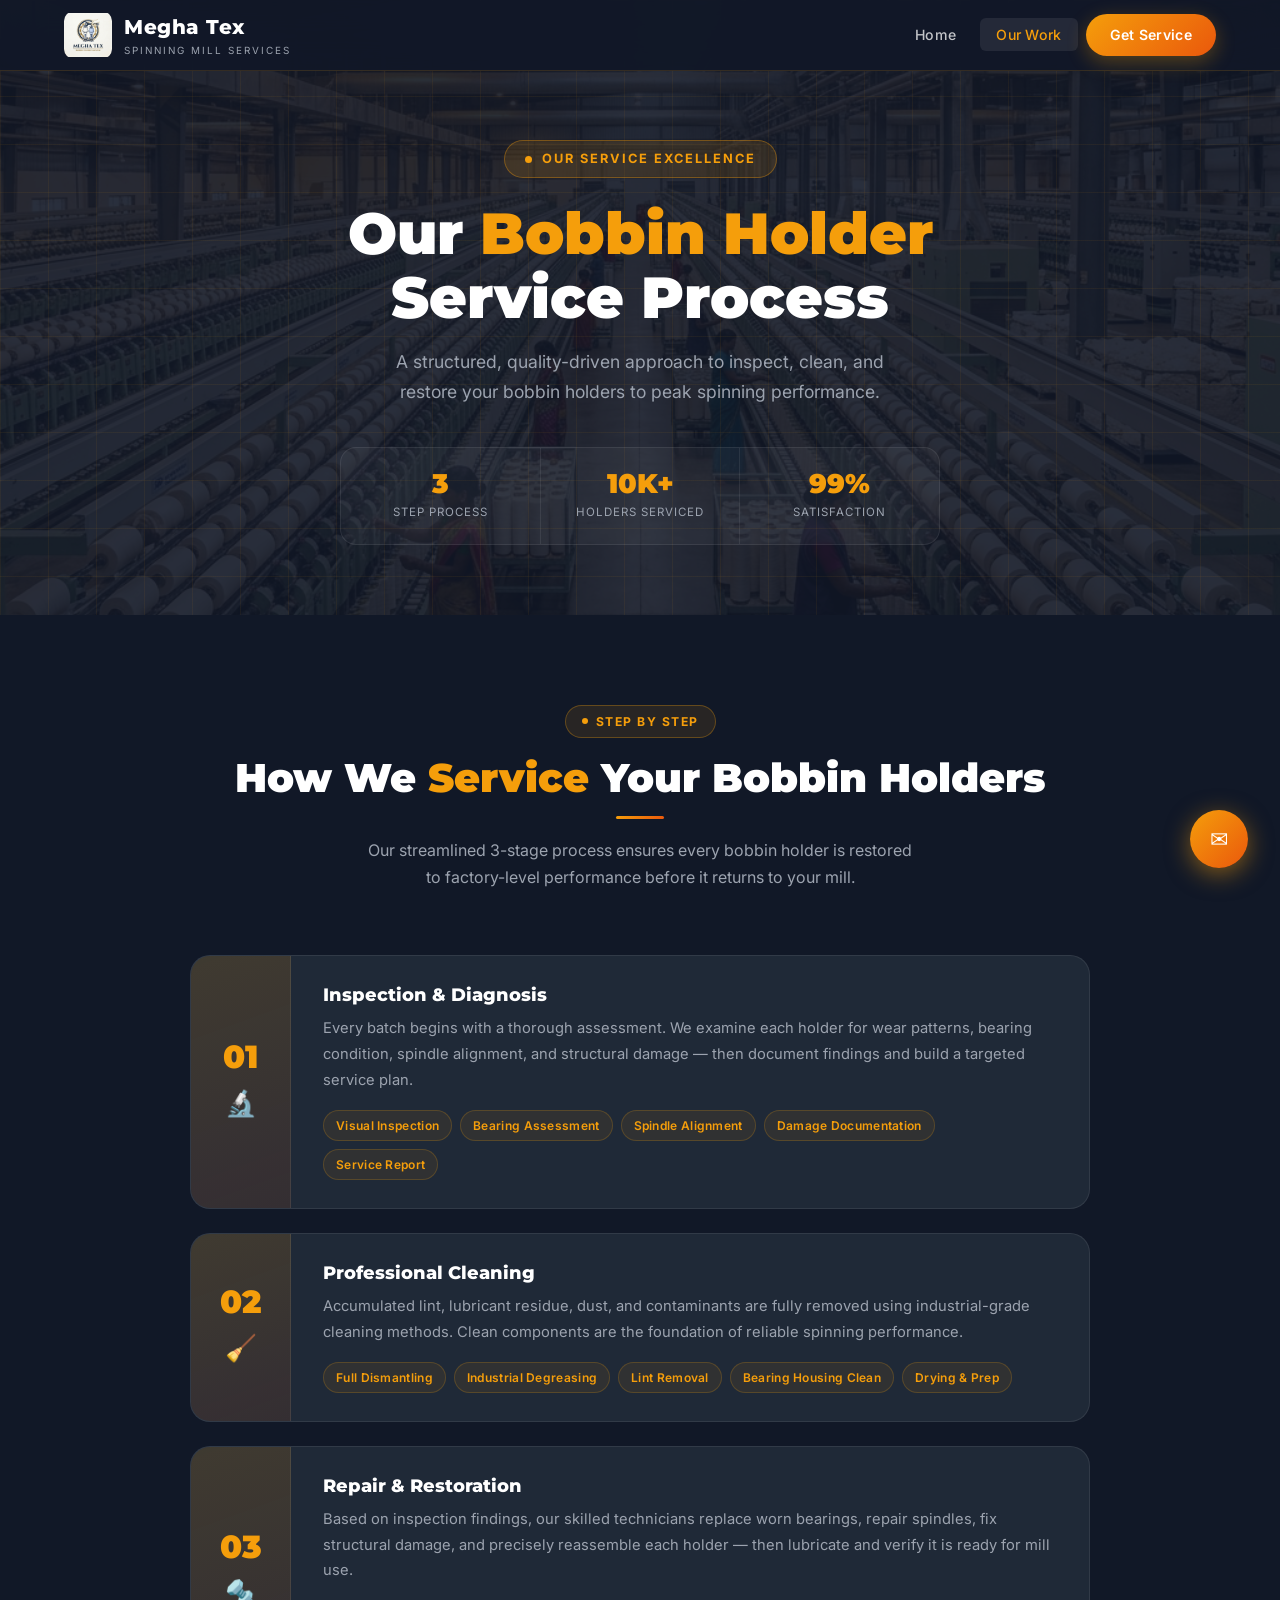
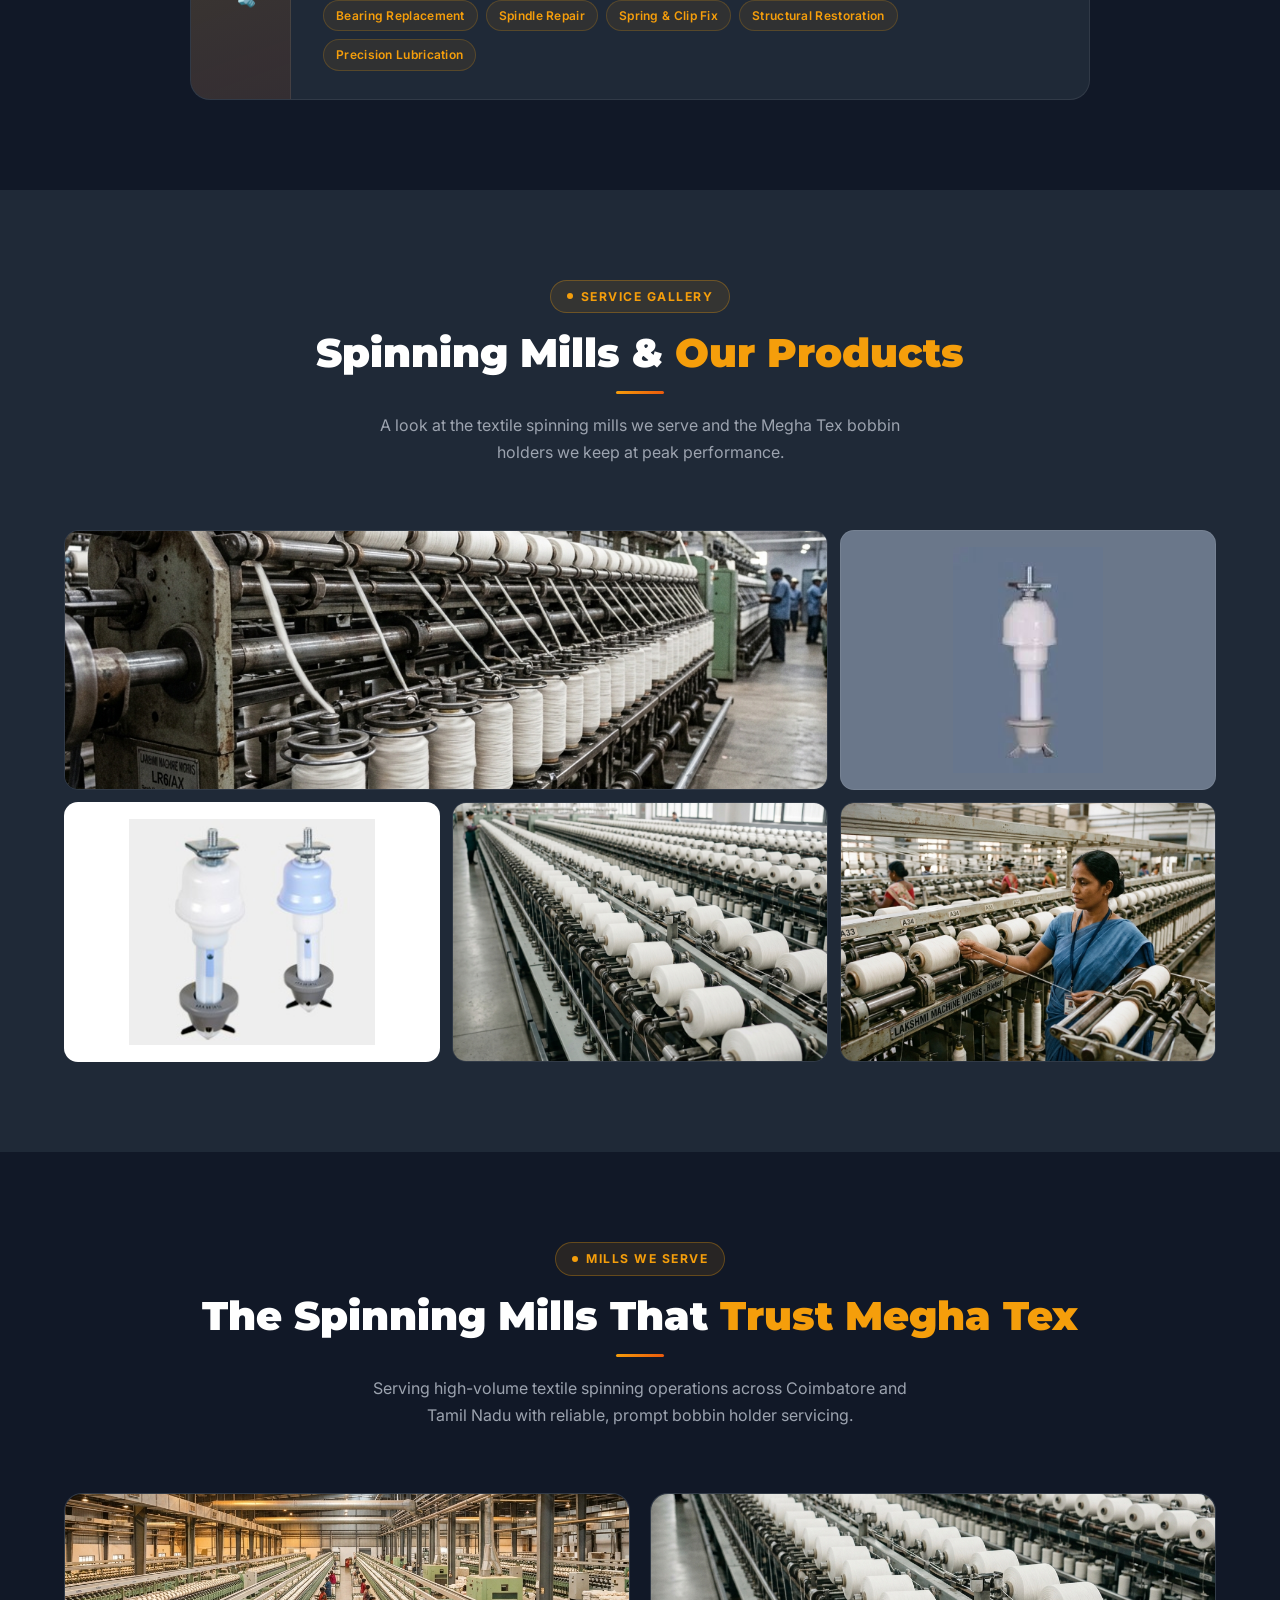
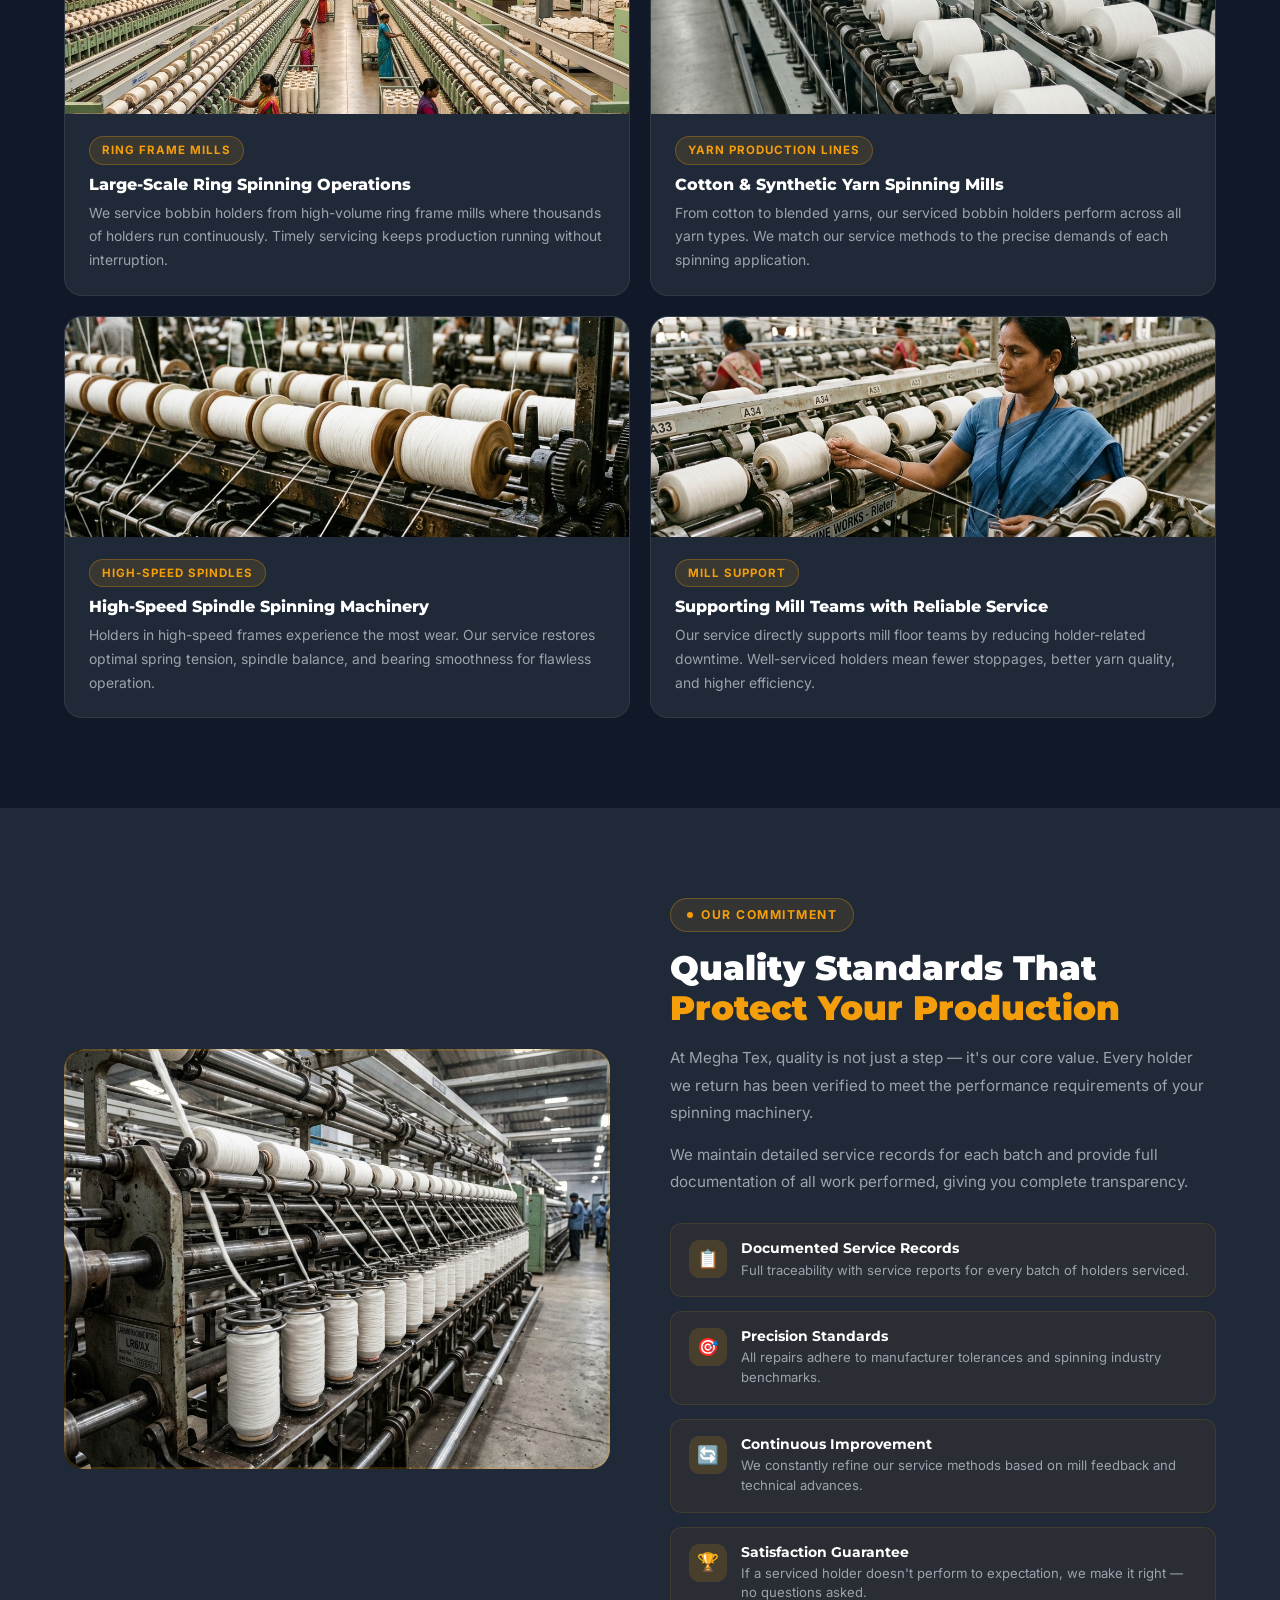
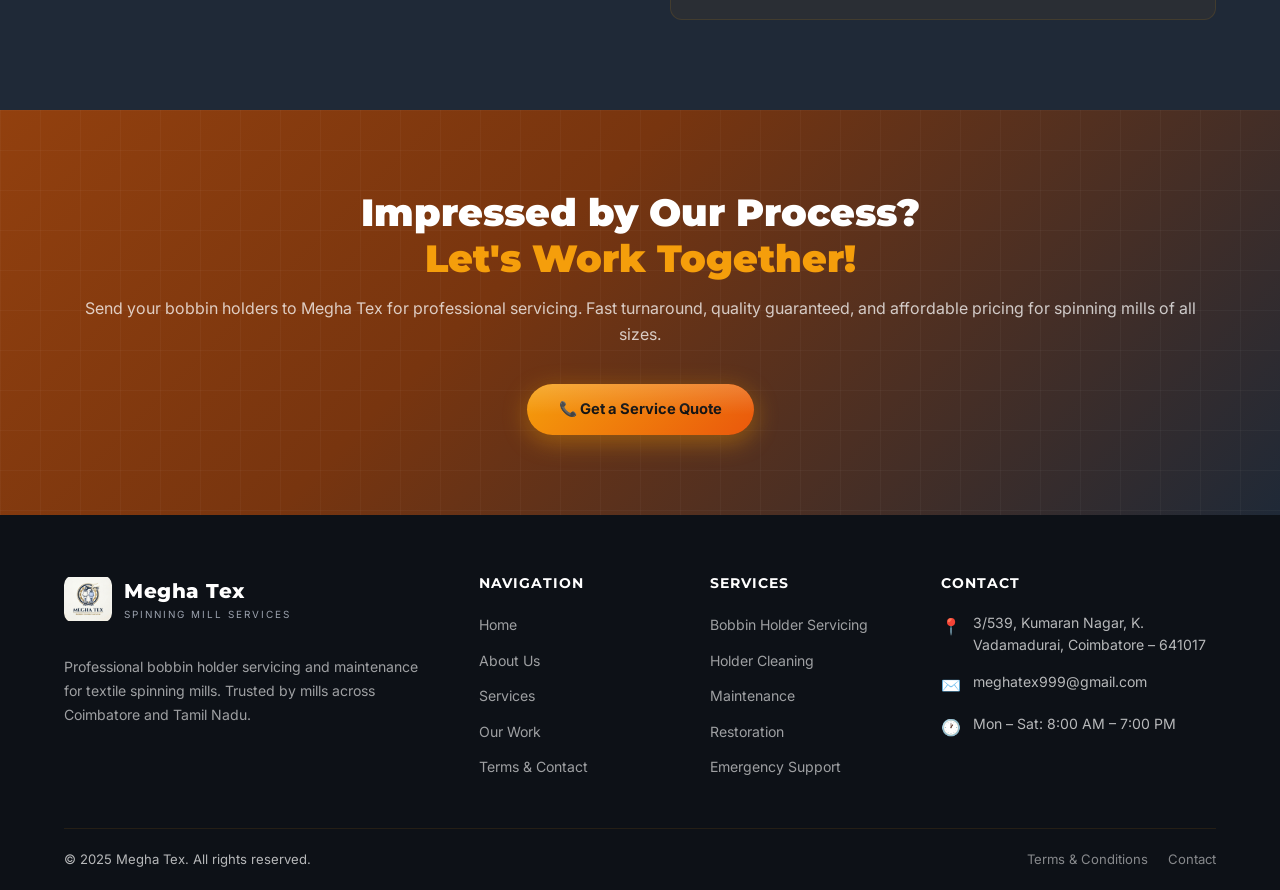
==== commit 0d81b34e: "Remove Terms & Contact page from all navigation menus and footer links" ====
--- a/ourwork.html
+++ b/ourwork.html
@@ -389,7 +389,7 @@
       <ul class="nav-links">
         <li><a href="index.html">Home</a></li>
         <li><a href="ourwork.html" class="active">Our Work</a></li>
-        <li><a href="terms.html">Terms & Contact</a></li>
+
         <li><a href="#" class="nav-cta nav-cta-modal">Get Service</a></li>
       </ul>
       <button class="hamburger" id="hamburger" aria-label="Toggle menu">
@@ -404,7 +404,7 @@
   <ul>
     <li><a href="index.html">🏠 Home</a></li>
     <li><a href="ourwork.html">🔧 Our Work</a></li>
-    <li><a href="terms.html">📋 Terms & Contact</a></li>
+
     <li><a href="#" class="nav-cta nav-cta-modal">Get Service</a></li>
   </ul>
 </div>
@@ -641,7 +641,6 @@
     <p>Send your bobbin holders to Megha Tex for professional servicing. Fast turnaround, quality guaranteed, and affordable pricing for spinning mills of all sizes.</p>
     <div class="ow-cta-btns">
       <a href="#" onclick="openContactModal(); return false;" class="ow-btn-amber" id="cta-contact-work">📞 Get a Service Quote</a>
-      <a href="terms.html" class="ow-btn-outline" id="cta-terms-work">📋 View Terms & Conditions</a>
     </div>
   </div>
 </section>
@@ -699,7 +698,6 @@
     <div class="footer-bottom">
       <p>© 2025 Megha Tex. All rights reserved.</p>
       <div class="footer-bottom-links">
-        <a href="terms.html#privacy">Privacy Policy</a>
         <a href="terms.html#terms">Terms & Conditions</a>
         <a href="#" onclick="openContactModal(); return false;">Contact</a>
       </div>
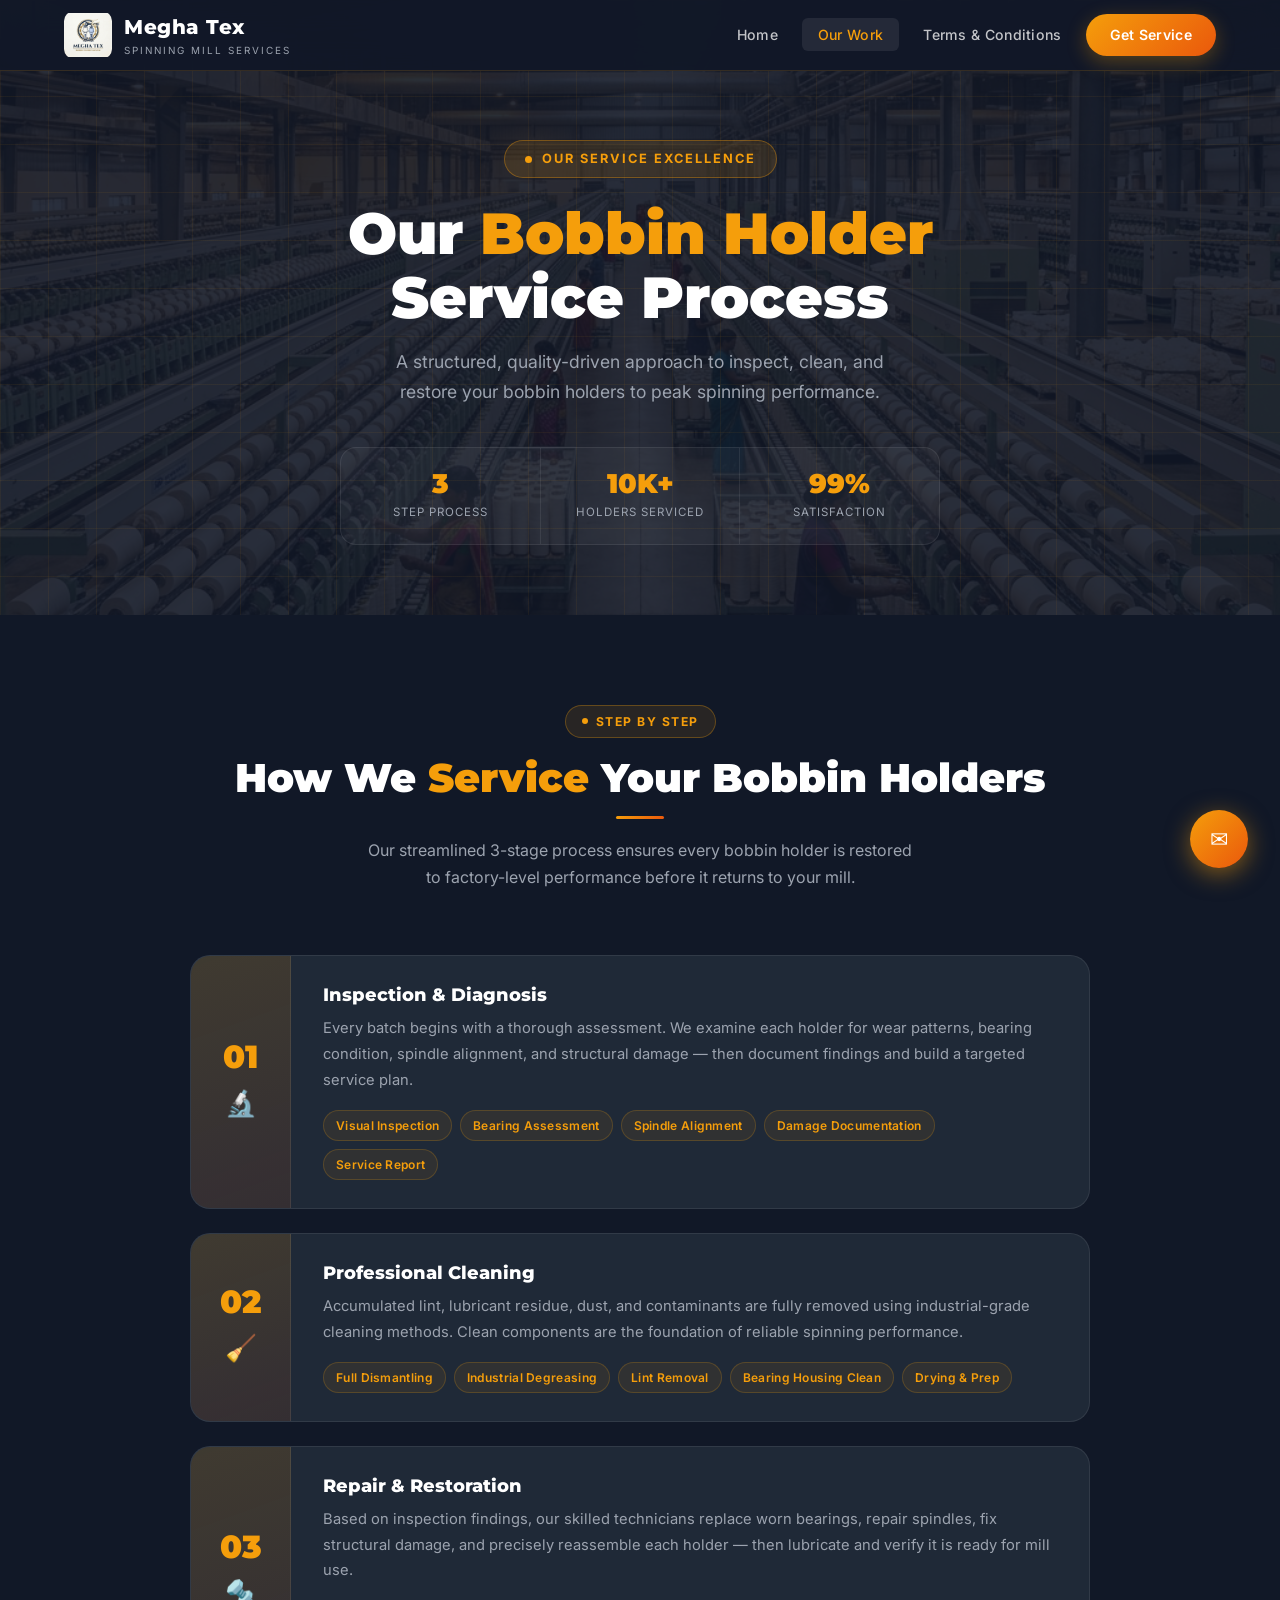
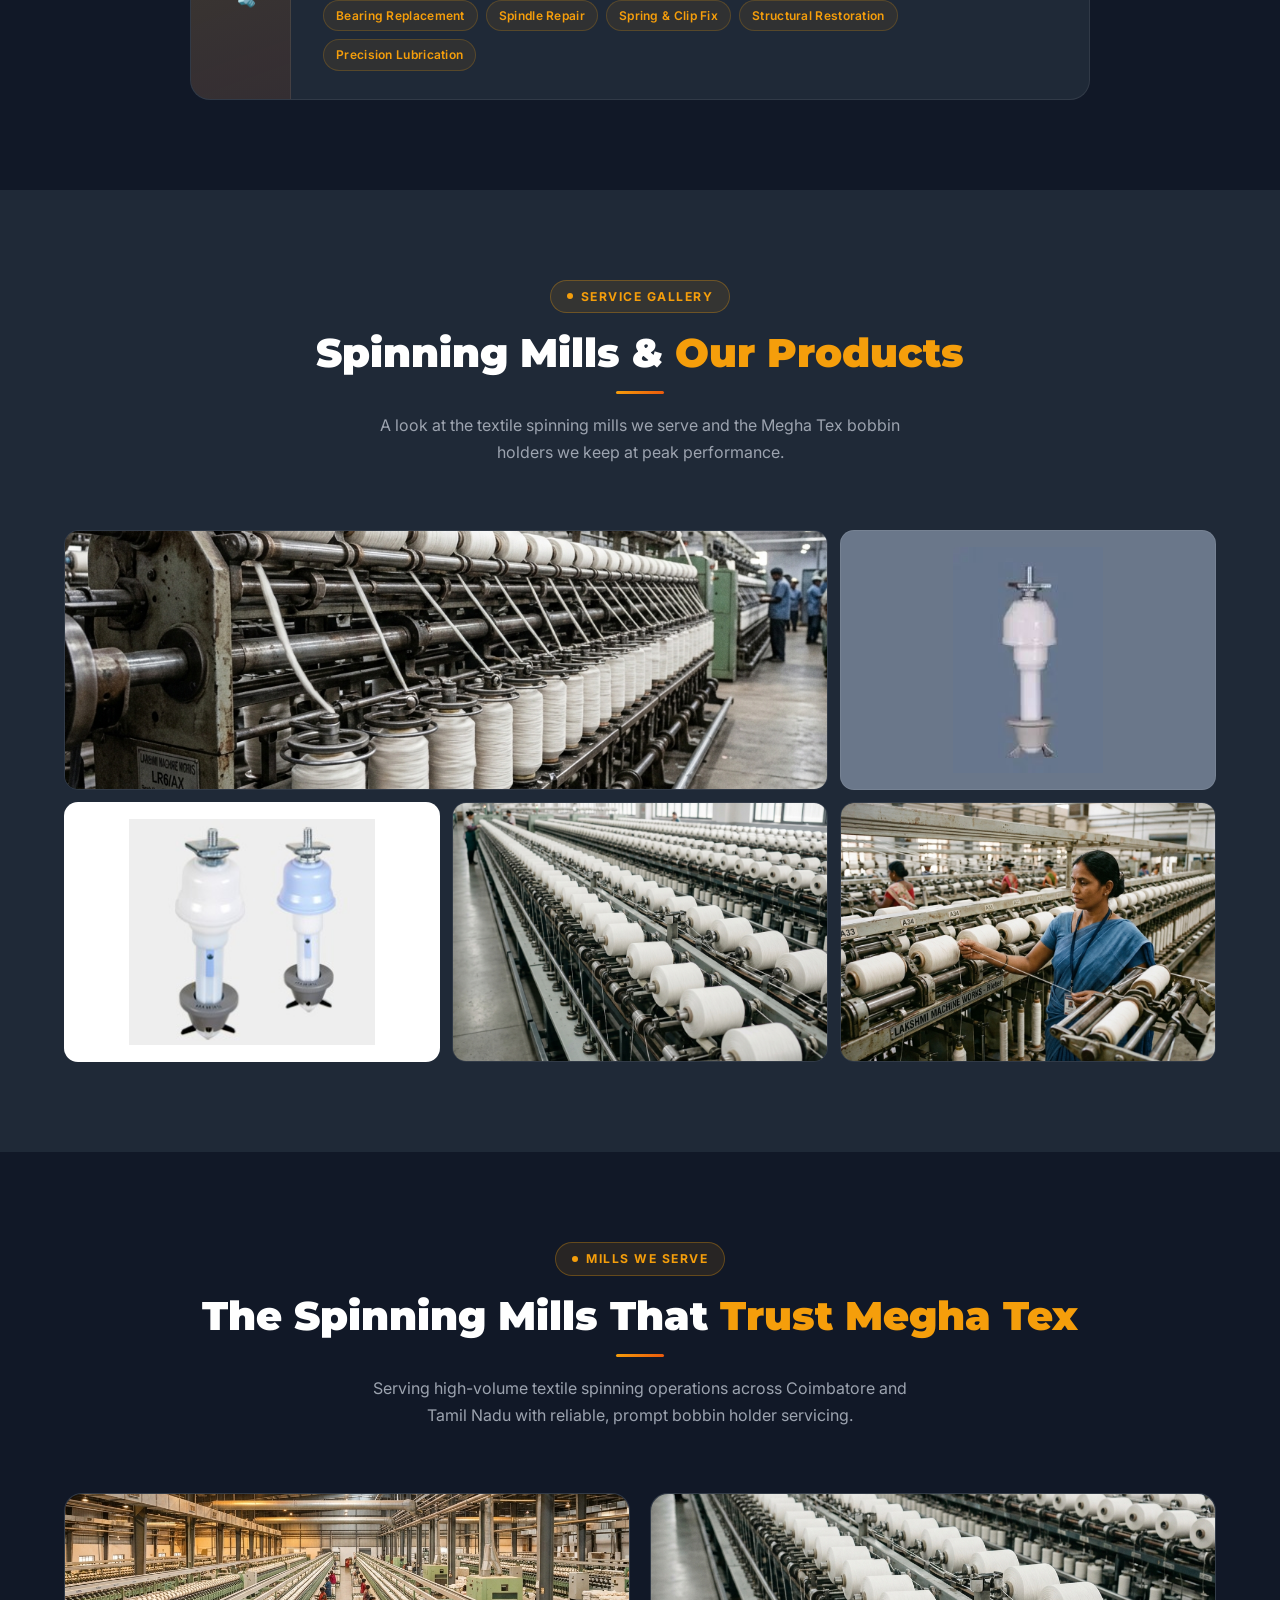
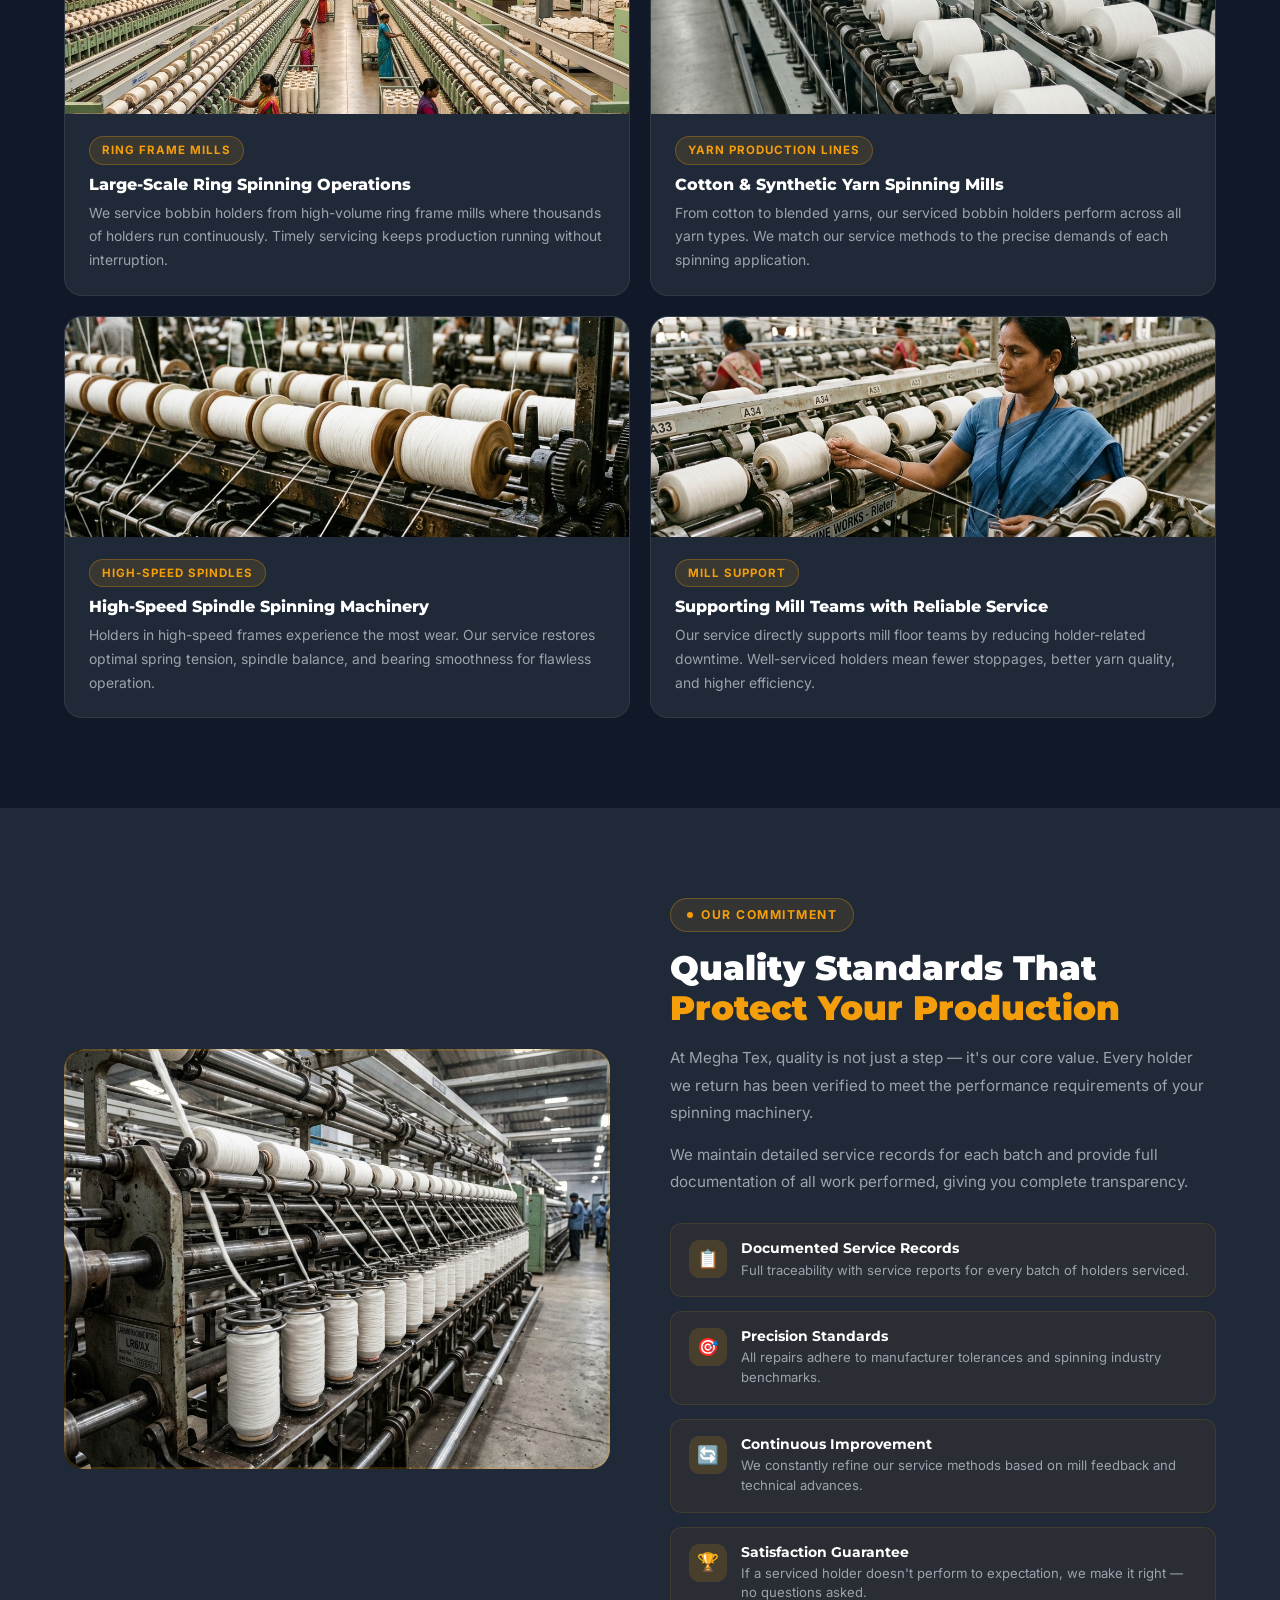
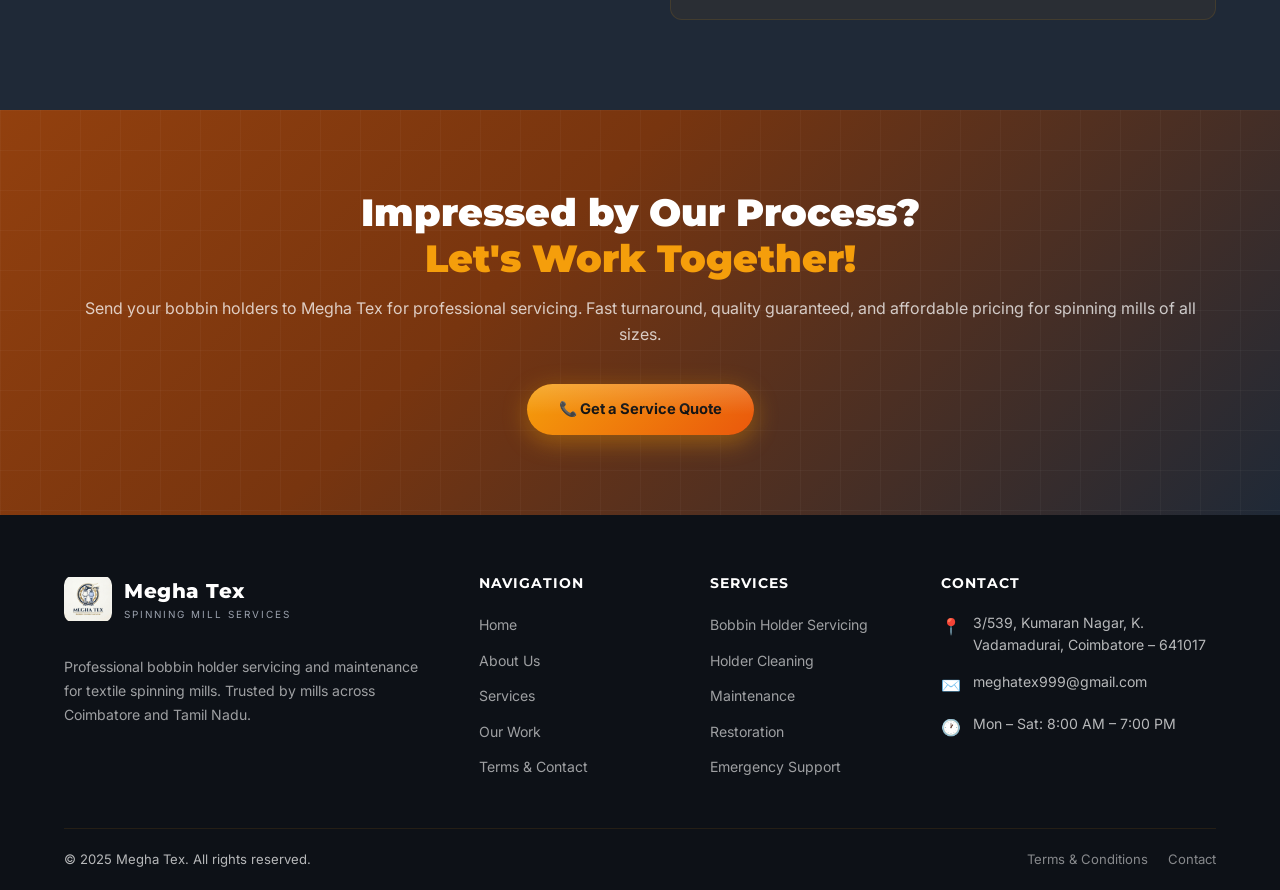
==== commit 9908387a: "Remove Delivery Terms section; add Terms & Conditions nav button back on all pages" ====
--- a/ourwork.html
+++ b/ourwork.html
@@ -390,6 +390,7 @@
         <li><a href="index.html">Home</a></li>
         <li><a href="ourwork.html" class="active">Our Work</a></li>
 
+        <li><a href="terms.html">Terms & Conditions</a></li>
         <li><a href="#" class="nav-cta nav-cta-modal">Get Service</a></li>
       </ul>
       <button class="hamburger" id="hamburger" aria-label="Toggle menu">
@@ -405,6 +406,7 @@
     <li><a href="index.html">🏠 Home</a></li>
     <li><a href="ourwork.html">🔧 Our Work</a></li>
 
+    <li><a href="terms.html">📋 Terms & Conditions</a></li>
     <li><a href="#" class="nav-cta nav-cta-modal">Get Service</a></li>
   </ul>
 </div>
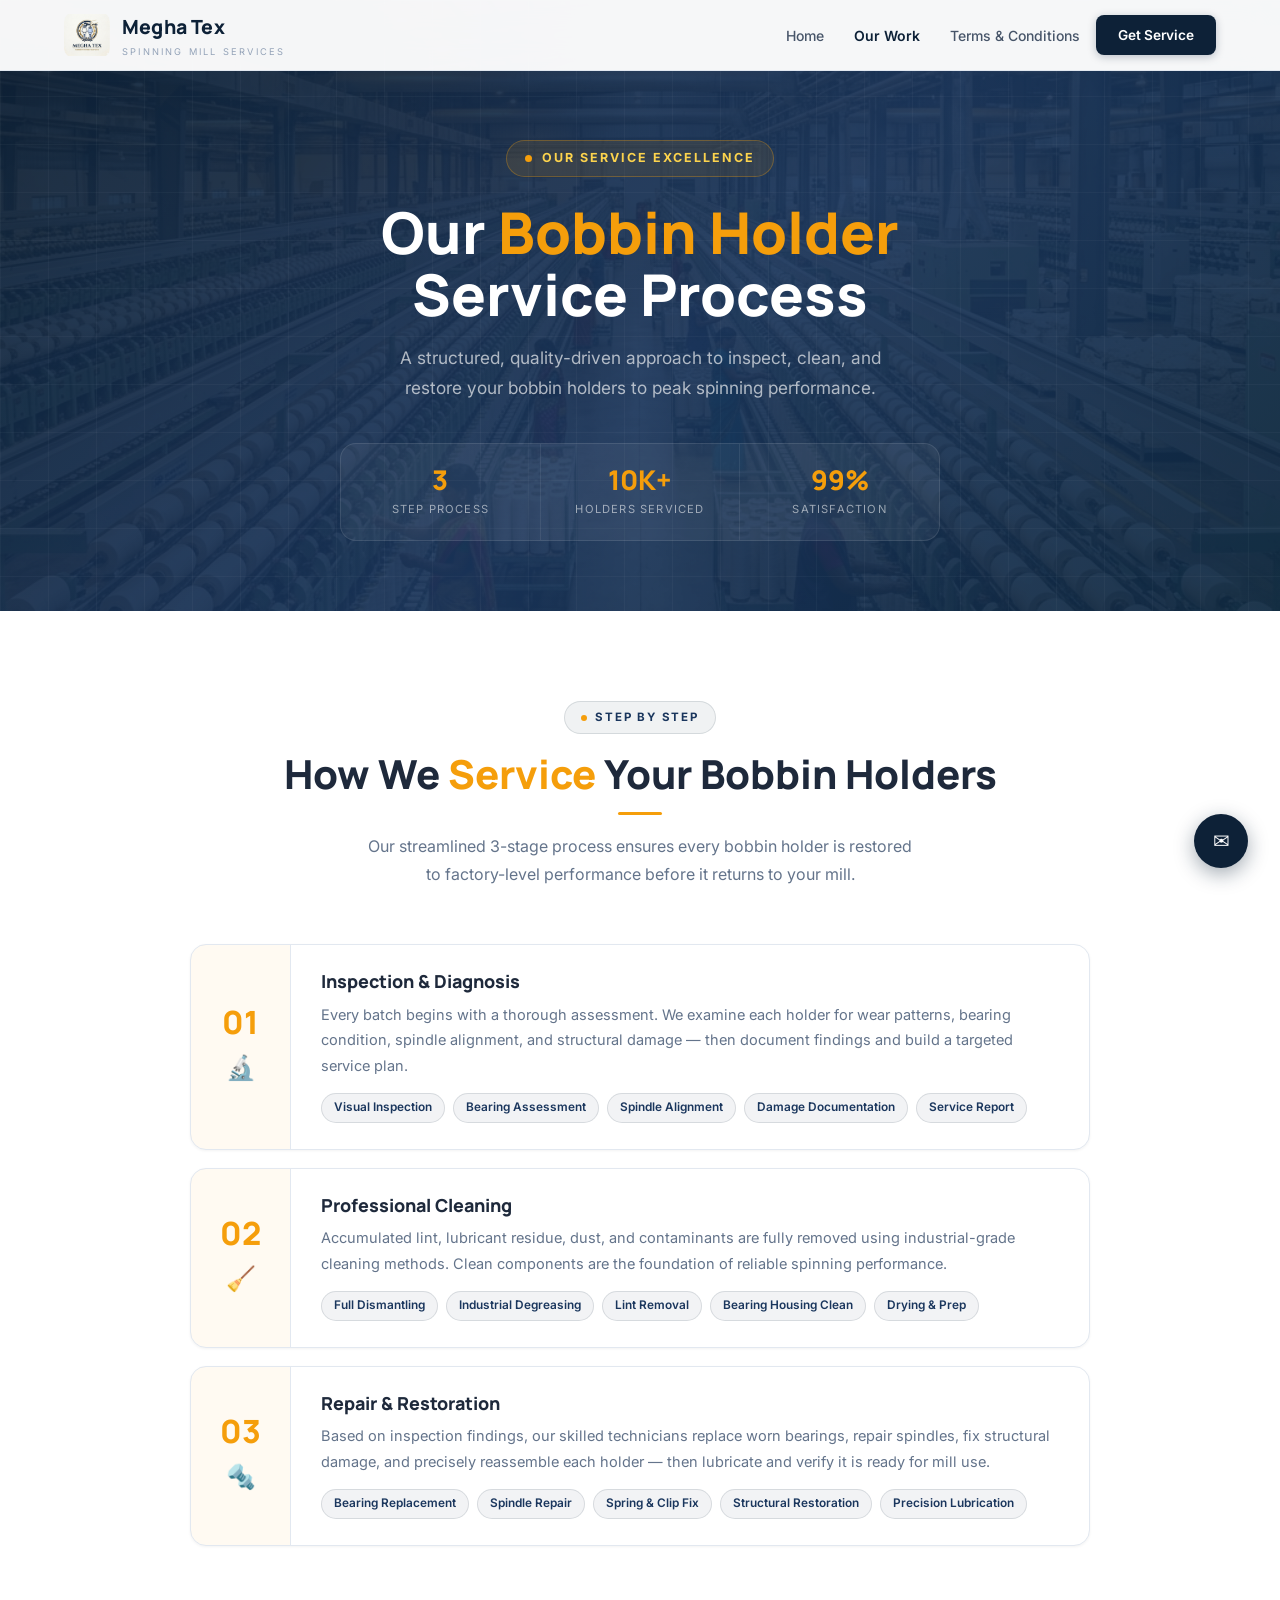
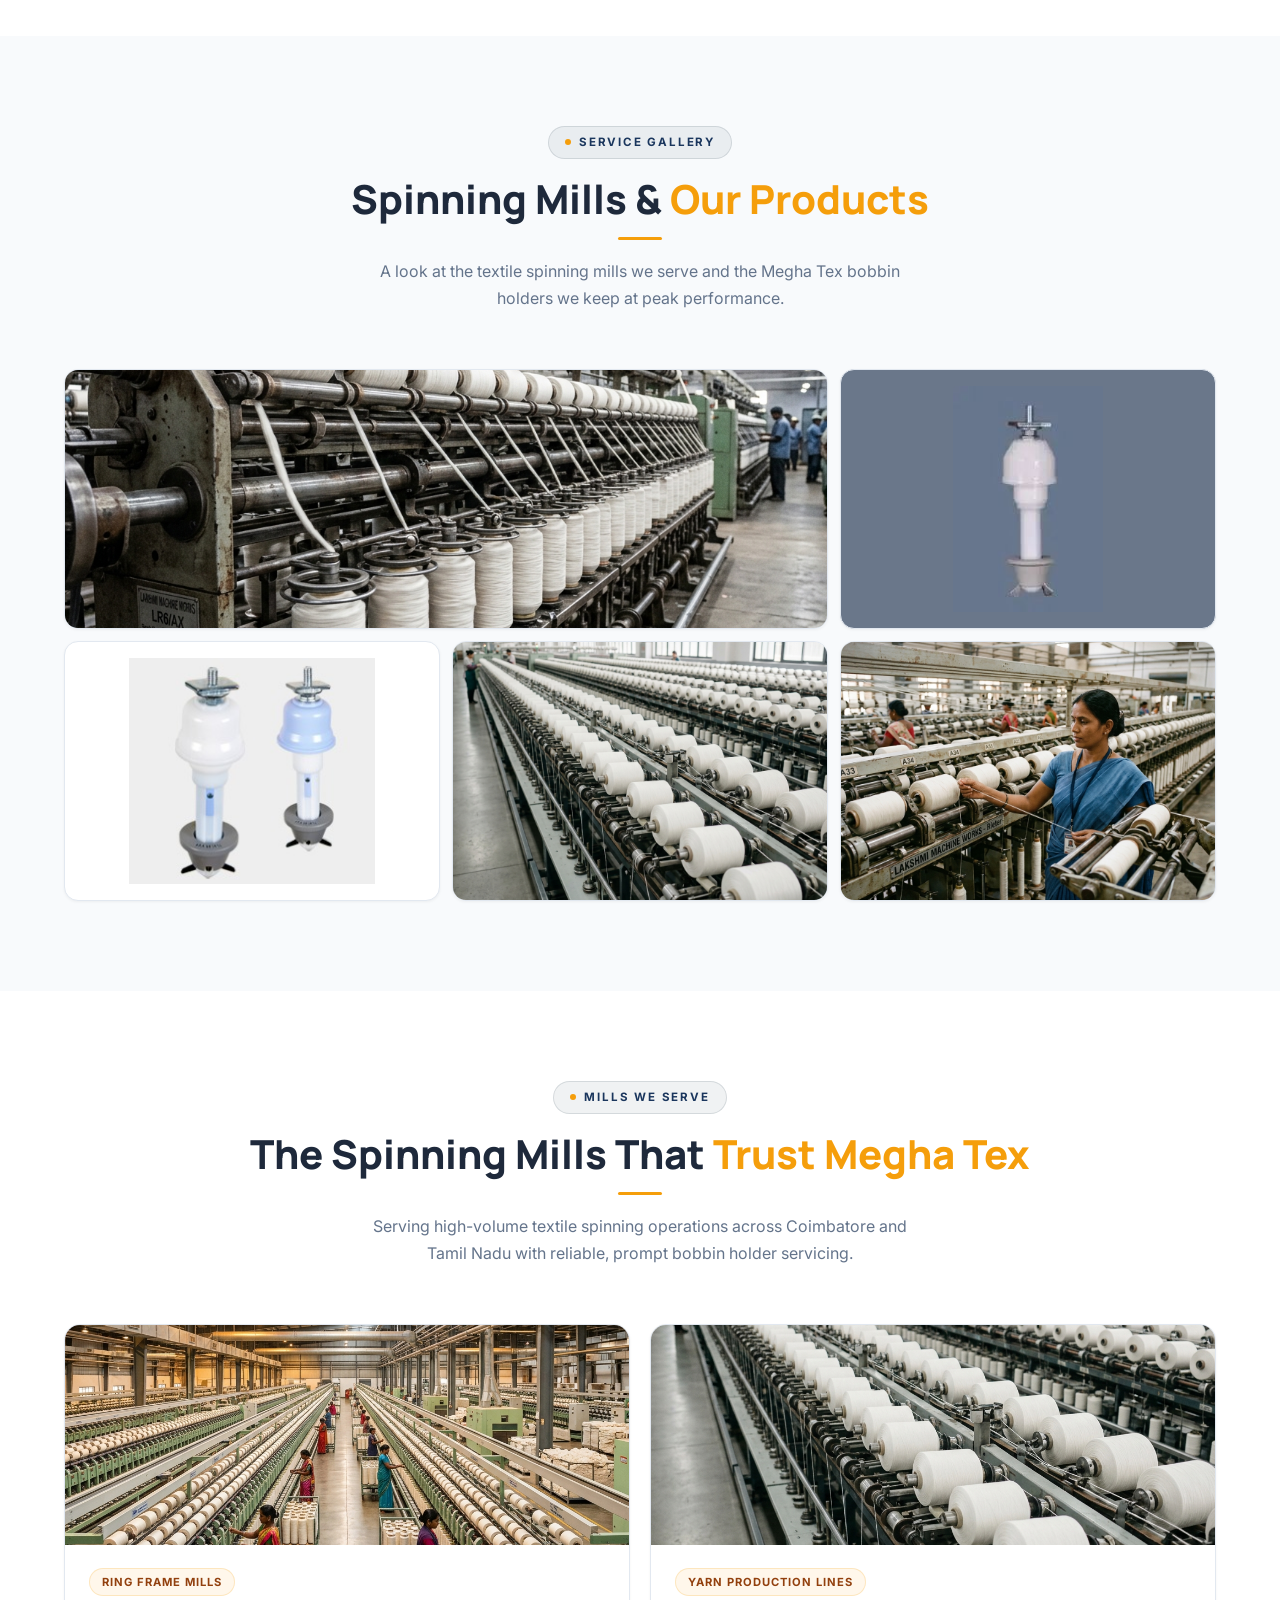
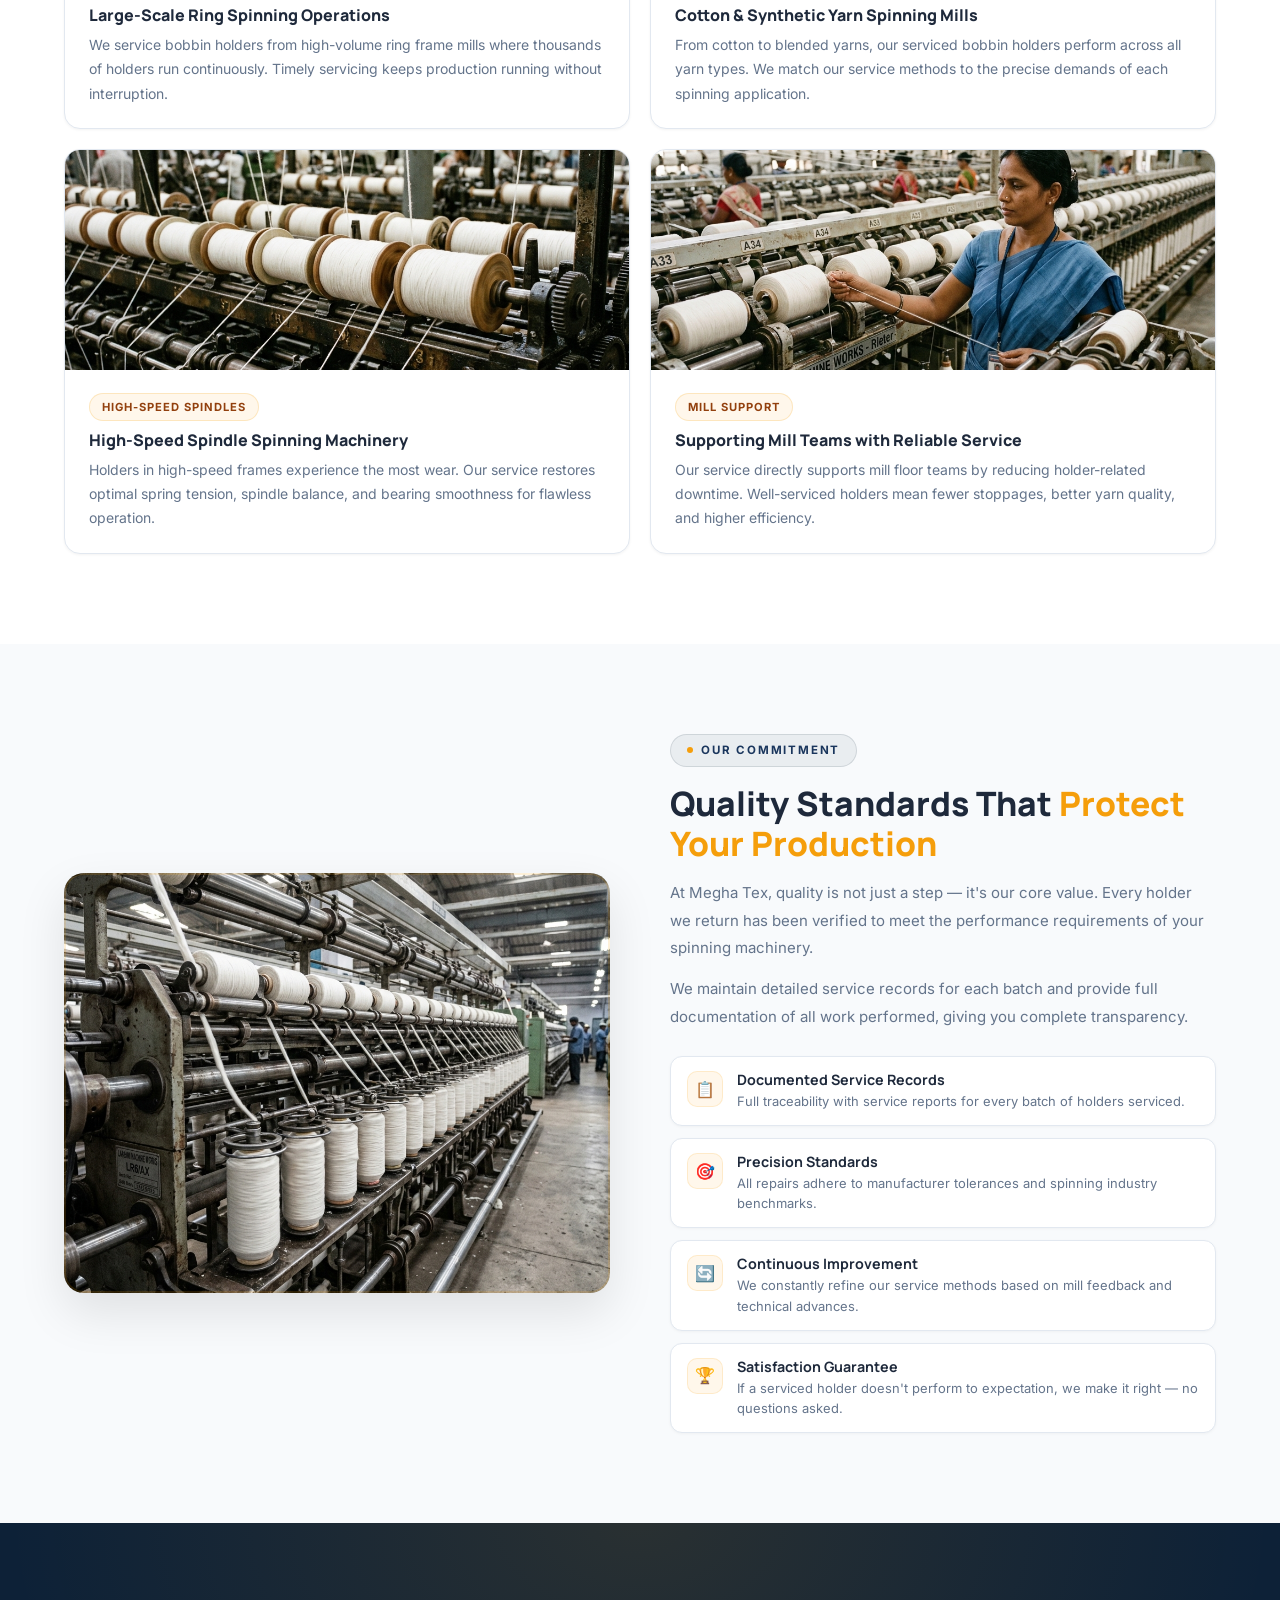
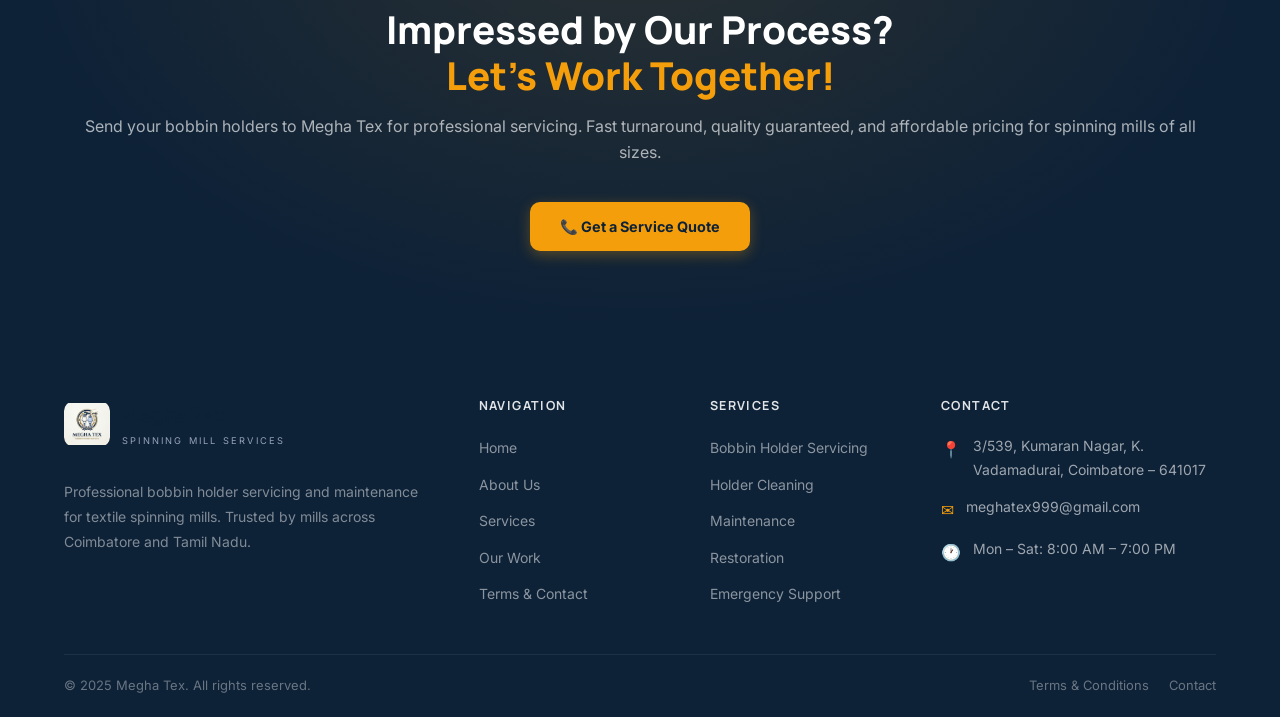
==== commit dd69e79f: "Update ourwork.html and terms.html inline CSS to premium professional theme (white/navy/gold palette" ====
--- a/ourwork.html
+++ b/ourwork.html
@@ -1,4 +1,4 @@
-<!DOCTYPE html>
+﻿<!DOCTYPE html>
 <html lang="en">
 <head>
   <meta charset="UTF-8" />
@@ -10,350 +10,173 @@
   <link rel="preconnect" href="https://fonts.googleapis.com">
   <link rel="preconnect" href="https://fonts.gstatic.com" crossorigin>
 
-  <style>
+    <style>
     /* ══════════════════════════════════════
-       OUR WORK PAGE – DARK AMBER THEME
-       Charcoal #1a1a2e | Deep #16213e | Amber #f59e0b
+       OUR WORK PAGE – PREMIUM PROFESSIONAL THEME
+       White #FFFFFF | Soft Gray #F8FAFC | Navy #0D2137 | Gold #F59E0B
     ══════════════════════════════════════ */
 
-    /* Override root variables for this page */
     :root {
-      --ow-charcoal:  #111827;
-      --ow-deep:      #1f2937;
-      --ow-panel:     #27303f;
-      --ow-amber:     #f59e0b;
-      --ow-amber2:    #fbbf24;
-      --ow-orange:    #ea580c;
-      --ow-text:      #e5e7eb;
-      --ow-muted:     #9ca3af;
-      --ow-border:    rgba(255,255,255,0.08);
-      --ow-glow:      0 0 40px rgba(245,158,11,0.25);
-    }
-
-    body { background: var(--ow-charcoal); }
-
-    /* ── Navbar override ── */
-    .navbar {
-      background: rgba(17,24,39,0.95) !important;
-      border-bottom: 1px solid rgba(245,158,11,0.15) !important;
-    }
-    .navbar.scrolled { background: rgba(17,24,39,0.99) !important; }
-    .nav-links a.active { color: var(--ow-amber) !important; }
-    .nav-cta {
-      background: linear-gradient(135deg,#f59e0b,#ea580c) !important;
-      box-shadow: 0 6px 20px rgba(245,158,11,0.3) !important;
-    }
-    .nav-cta:hover {
-      transform: translateY(-2px) scale(1.03) !important;
-      box-shadow: 0 8px 24px rgba(245,158,11,0.45) !important;
-    }
-
-    /* ── Page Hero ── */
+      --ow-navy:    #0D2137;
+      --ow-navy2:   #1A365D;
+      --ow-amber:   #F59E0B;
+      --ow-amber2:  #FCD34D;
+      --ow-text:    #1E293B;
+      --ow-muted:   #64748B;
+      --ow-border:  #E2E8F0;
+      --ow-bg:      #F8FAFC;
+      --ow-white:   #FFFFFF;
+    }
+
+    body { background: var(--ow-bg); color: var(--ow-text); }
+
+    .navbar { background: rgba(255,255,255,0.96) !important; border-bottom: 1px solid var(--ow-border) !important; }
+    .navbar.scrolled { background: rgba(255,255,255,0.99) !important; box-shadow: 0 4px 20px rgba(0,0,0,0.07) !important; }
+    .nav-links a.active { color: var(--ow-navy) !important; font-weight: 600 !important; }
+    .nav-cta { background: var(--ow-navy) !important; box-shadow: 0 2px 8px rgba(13,33,55,0.25) !important; }
+    .nav-cta:hover { background: var(--ow-navy2) !important; transform: translateY(-1px) !important; box-shadow: 0 6px 18px rgba(13,33,55,0.30) !important; }
+
     .ow-hero {
       position: relative;
-      background: var(--ow-charcoal);
-      padding: 140px 0 70px;
-      overflow: hidden;
-      text-align: center;
+      background: linear-gradient(135deg, #0D2137 0%, #1A365D 55%, #0F2942 100%);
+      padding: 140px 0 70px; overflow: hidden; text-align: center;
     }
     .ow-hero::before {
-      content: '';
-      position: absolute; inset: 0;
+      content: ''; position: absolute; inset: 0;
       background-image: url('images/spinning_mill_floor.png');
-      background-size: cover; background-position: center;
-      opacity: 0.1;
-    }
-    .ow-hero-grid {
-      position: absolute; inset: 0; overflow: hidden;
-    }
+      background-size: cover; background-position: center; opacity: 0.07;
+    }
+    .ow-hero-grid { position: absolute; inset: 0; overflow: hidden; }
     .ow-hero-grid::before {
-      content: '';
-      position: absolute; inset: 0;
-      background-image:
-        linear-gradient(rgba(245,158,11,0.06) 1px, transparent 1px),
-        linear-gradient(90deg, rgba(245,158,11,0.06) 1px, transparent 1px);
+      content: ''; position: absolute; inset: 0;
+      background-image: linear-gradient(rgba(255,255,255,0.03) 1px, transparent 1px), linear-gradient(90deg, rgba(255,255,255,0.03) 1px, transparent 1px);
       background-size: 48px 48px;
     }
     .ow-hero-inner { position: relative; z-index: 2; }
     .ow-hero-badge {
       display: inline-flex; align-items: center; gap: 10px;
-      background: rgba(245,158,11,0.12);
-      border: 1px solid rgba(245,158,11,0.35);
-      padding: 8px 20px; border-radius: 50px;
-      margin-bottom: 24px;
-    }
-    .ow-hero-badge span { color: var(--ow-amber); font-size: 0.8rem; font-weight: 700; letter-spacing: 2px; text-transform: uppercase; }
-    .ow-hero-badge::before { content: ''; width: 7px; height: 7px; background: var(--ow-amber); border-radius: 50%; animation: pulse 2s infinite; }
-    .ow-hero h1 {
-      font-size: clamp(2.2rem, 5vw, 3.6rem);
-      font-weight: 900; color: #fff;
-      line-height: 1.1; margin-bottom: 18px;
-    }
-    .ow-hero h1 em { color: var(--ow-amber); font-style: normal; }
-    .ow-hero p { color: var(--ow-muted); font-size: 1.1rem; max-width: 540px; margin: 0 auto 40px; line-height: 1.7; }
+      background: rgba(245,158,11,0.10); border: 1px solid rgba(245,158,11,0.30);
+      padding: 7px 18px; border-radius: 50px; margin-bottom: 24px;
+    }
+    .ow-hero-badge span { color: #FCD34D; font-size: 0.78rem; font-weight: 700; letter-spacing: 2px; text-transform: uppercase; }
+    .ow-hero-badge::before { content: ''; width: 7px; height: 7px; background: #F59E0B; border-radius: 50%; animation: pulse 2s infinite; }
+    .ow-hero h1 { font-size: clamp(2.2rem, 5vw, 3.6rem); font-weight: 900; color: #fff; line-height: 1.08; margin-bottom: 18px; }
+    .ow-hero h1 em { color: #F59E0B; font-style: normal; }
+    .ow-hero p { color: rgba(255,255,255,0.65); font-size: 1.08rem; max-width: 540px; margin: 0 auto 40px; line-height: 1.75; }
     .ow-hero-stats {
       display: flex; justify-content: center; gap: 0;
-      background: rgba(255,255,255,0.04);
-      border: 1px solid var(--ow-border);
-      border-radius: 16px; overflow: hidden;
-      max-width: 600px; margin: 0 auto;
-    }
-    .ow-stat {
-      flex: 1; padding: 22px 16px; text-align: center;
-      border-right: 1px solid var(--ow-border);
-    }
+      background: rgba(255,255,255,0.05); border: 1px solid rgba(255,255,255,0.10);
+      border-radius: 16px; overflow: hidden; max-width: 600px; margin: 0 auto;
+    }
+    .ow-stat { flex: 1; padding: 22px 16px; text-align: center; border-right: 1px solid rgba(255,255,255,0.08); }
     .ow-stat:last-child { border-right: none; }
-    .ow-stat-val { font-family: 'Montserrat',sans-serif; font-size: 1.7rem; font-weight: 900; color: var(--ow-amber); line-height: 1; margin-bottom: 6px; }
-    .ow-stat-lbl { font-size: 0.72rem; color: var(--ow-muted); letter-spacing: 1px; text-transform: uppercase; }
-
-    /* ── Process Section ── */
-    .ow-process {
-      padding: 90px 0;
-      background: var(--ow-charcoal);
-    }
+    .ow-stat-val { font-family: 'Manrope','Inter',sans-serif; font-size: 1.7rem; font-weight: 900; color: #F59E0B; line-height: 1; margin-bottom: 6px; }
+    .ow-stat-lbl { font-size: 0.70rem; color: rgba(255,255,255,0.55); letter-spacing: 1.2px; text-transform: uppercase; }
+
     .ow-section-tag {
       display: inline-flex; align-items: center; gap: 8px;
-      background: rgba(245,158,11,0.1);
-      border: 1px solid rgba(245,158,11,0.3);
-      color: var(--ow-amber);
-      padding: 6px 16px; border-radius: 50px;
-      font-size: 0.76rem; font-weight: 700; letter-spacing: 1.5px;
-      text-transform: uppercase; margin-bottom: 16px;
-    }
-    .ow-section-tag::before { content: ''; width: 6px; height: 6px; background: var(--ow-amber); border-radius: 50%; }
-    .ow-section-head { text-align: center; margin-bottom: 64px; }
-    .ow-section-head h2 { font-size: clamp(1.8rem, 3.5vw, 2.5rem); font-weight: 900; color: #fff; margin-bottom: 12px; }
-    .ow-section-head h2 em { color: var(--ow-amber); font-style: normal; }
-    .ow-section-head p { color: var(--ow-muted); font-size: 1rem; max-width: 560px; margin: 0 auto; line-height: 1.7; }
-    .ow-divider { width: 48px; height: 3px; background: linear-gradient(135deg,#f59e0b,#ea580c); border-radius: 2px; margin: 14px auto 18px; }
-
-    /* Process Cards — horizontal stacked layout */
-    .ow-steps { display: flex; flex-direction: column; gap: 24px; max-width: 900px; margin: 0 auto; }
+      background: rgba(13,33,55,0.06); border: 1px solid rgba(13,33,55,0.12); color: #1A365D;
+      padding: 6px 16px; border-radius: 50px; font-size: 0.72rem; font-weight: 700;
+      letter-spacing: 1.8px; text-transform: uppercase; margin-bottom: 16px;
+    }
+    .ow-section-tag::before { content: ''; width: 6px; height: 6px; background: #F59E0B; border-radius: 50%; }
+    .ow-section-head { text-align: center; margin-bottom: 56px; }
+    .ow-section-head h2 { font-size: clamp(1.8rem, 3.5vw, 2.5rem); font-weight: 800; color: #1E293B; margin-bottom: 12px; }
+    .ow-section-head h2 em { color: #F59E0B; font-style: normal; }
+    .ow-section-head p { color: #64748B; font-size: 1rem; max-width: 560px; margin: 0 auto; line-height: 1.72; }
+    .ow-divider { width: 44px; height: 3px; background: #F59E0B; border-radius: 2px; margin: 14px auto 18px; }
+
+    .ow-process { padding: 90px 0; background: #FFFFFF; }
+    .ow-steps { display: flex; flex-direction: column; gap: 18px; max-width: 900px; margin: 0 auto; }
     .ow-step {
-      display: grid;
-      grid-template-columns: 100px 1fr;
-      gap: 0;
-      background: var(--ow-deep);
-      border: 1px solid var(--ow-border);
-      border-radius: 20px;
-      overflow: hidden;
-      transition: all 0.35s ease;
-      position: relative;
+      display: grid; grid-template-columns: 100px 1fr; gap: 0;
+      background: #FFFFFF; border: 1px solid #E2E8F0; border-radius: 16px;
+      overflow: hidden; transition: all 0.28s ease; position: relative;
+      box-shadow: 0 1px 3px rgba(0,0,0,0.05);
     }
     .ow-step::before {
-      content: '';
-      position: absolute; top: 0; left: 0; right: 0; height: 2px;
-      background: linear-gradient(90deg, #f59e0b, #ea580c);
-      transform: scaleX(0); transform-origin: left;
-      transition: transform 0.4s ease;
+      content: ''; position: absolute; top: 0; left: 0; right: 0; height: 2px;
+      background: linear-gradient(90deg, #F59E0B, #D97706);
+      transform: scaleX(0); transform-origin: left; transition: transform 0.35s ease;
     }
     .ow-step:hover::before { transform: scaleX(1); }
-    .ow-step:hover { border-color: rgba(245,158,11,0.25); transform: translateX(6px); box-shadow: -4px 0 0 var(--ow-amber), 0 12px 40px rgba(0,0,0,0.4); }
-
+    .ow-step:hover { border-color: rgba(13,33,55,0.18); transform: translateX(5px); box-shadow: -3px 0 0 #F59E0B, 0 8px 24px rgba(0,0,0,0.08); }
     .ow-step-num {
-      background: linear-gradient(160deg, rgba(245,158,11,0.15), rgba(234,88,12,0.1));
-      display: flex; flex-direction: column; align-items: center; justify-content: center;
-      padding: 28px 16px; border-right: 1px solid var(--ow-border);
-      gap: 10px;
-    }
-    .ow-step-num .num {
-      font-family: 'Montserrat',sans-serif;
-      font-size: 2rem; font-weight: 900;
-      color: var(--ow-amber); line-height: 1;
-    }
-    .ow-step-num .icon { font-size: 1.6rem; }
-
-    .ow-step-body { padding: 28px 32px; }
-    .ow-step-body h3 { font-size: 1.15rem; font-weight: 800; color: #fff; margin-bottom: 10px; }
-    .ow-step-body p { font-size: 0.92rem; color: var(--ow-muted); line-height: 1.75; margin-bottom: 16px; }
+      background: rgba(245,158,11,0.05); display: flex; flex-direction: column;
+      align-items: center; justify-content: center; padding: 28px 16px;
+      border-right: 1px solid #E2E8F0; gap: 10px;
+    }
+    .ow-step-num .num { font-family: 'Manrope','Inter',sans-serif; font-size: 2rem; font-weight: 900; color: #F59E0B; line-height: 1; }
+    .ow-step-num .icon { font-size: 1.5rem; }
+    .ow-step-body { padding: 26px 30px; }
+    .ow-step-body h3 { font-size: 1.12rem; font-weight: 800; color: #1E293B; margin-bottom: 10px; }
+    .ow-step-body p { font-size: 0.91rem; color: #64748B; line-height: 1.75; margin-bottom: 14px; }
     .ow-step-tags { display: flex; flex-wrap: wrap; gap: 8px; }
     .ow-tag {
-      background: rgba(245,158,11,0.08);
-      border: 1px solid rgba(245,158,11,0.2);
-      color: var(--ow-amber);
-      font-size: 0.75rem; font-weight: 600;
-      padding: 5px 12px; border-radius: 50px;
-      letter-spacing: 0.3px;
-    }
-
-    /* ── Gallery Section ── */
-    .ow-gallery {
-      padding: 90px 0;
-      background: var(--ow-deep);
-    }
-    .ow-gallery-grid {
-      display: grid;
-      grid-template-columns: repeat(3,1fr);
-      grid-template-rows: 260px 260px;
-      gap: 12px;
-    }
+      background: rgba(13,33,55,0.05); border: 1px solid rgba(13,33,55,0.12); color: #1A365D;
+      font-size: 0.74rem; font-weight: 600; padding: 4px 12px; border-radius: 50px;
+    }
+
+    .ow-gallery { padding: 90px 0; background: #F8FAFC; }
+    .ow-gallery-grid { display: grid; grid-template-columns: repeat(3,1fr); grid-template-rows: 260px 260px; gap: 12px; }
     .ow-gallery-item {
-      position: relative; border-radius: 14px;
-      overflow: hidden; cursor: pointer;
-      border: 1px solid var(--ow-border);
+      position: relative; border-radius: 14px; overflow: hidden; cursor: pointer;
+      border: 1px solid #E2E8F0; box-shadow: 0 1px 3px rgba(0,0,0,0.05);
     }
     .ow-gallery-item:nth-child(1) { grid-column: span 2; }
-    .ow-gallery-item img {
-      width: 100%; height: 100%;
-      object-fit: cover; display: block;
-      transition: transform 0.6s ease;
-    }
-    .ow-gallery-item:hover img { transform: scale(1.07); }
+    .ow-gallery-item img { width: 100%; height: 100%; object-fit: cover; display: block; transition: transform 0.5s ease; }
+    .ow-gallery-item:hover img { transform: scale(1.05); }
     .ow-gallery-overlay {
       position: absolute; inset: 0;
-      background: linear-gradient(180deg, transparent 45%, rgba(17,24,39,0.92) 100%);
-      display: flex; align-items: flex-end; padding: 20px;
-      opacity: 0; transition: opacity 0.35s ease;
+      background: linear-gradient(180deg, transparent 45%, rgba(13,33,55,0.90) 100%);
+      display: flex; align-items: flex-end; padding: 20px; opacity: 0; transition: opacity 0.3s ease;
     }
     .ow-gallery-item:hover .ow-gallery-overlay { opacity: 1; }
-    .ow-gallery-label {
-      color: #fff; font-size: 0.88rem; font-weight: 700;
-      border-left: 3px solid var(--ow-amber); padding-left: 10px;
-    }
-    /* Product images */
-    .ow-gallery-item.product-bg img {
-      object-fit: contain;
-      background: #ffffff;
-      padding: 16px;
-      image-rendering: -webkit-optimize-contrast;
-      image-rendering: crisp-edges;
-    }
-
-    /* ── Mills Showcase ── */
-    .ow-mills {
-      padding: 90px 0;
-      background: var(--ow-charcoal);
-    }
+    .ow-gallery-label { color: #fff; font-size: 0.875rem; font-weight: 700; border-left: 3px solid #F59E0B; padding-left: 10px; }
+    .ow-gallery-item.product-bg img { object-fit: contain; background: #ffffff; padding: 16px; image-rendering: -webkit-optimize-contrast; image-rendering: crisp-edges; }
+
+    .ow-mills { padding: 90px 0; background: #FFFFFF; }
     .ow-mills-grid { display: grid; grid-template-columns: repeat(2,1fr); gap: 20px; }
-    .ow-mill-card {
-      background: var(--ow-deep);
-      border: 1px solid var(--ow-border);
-      border-radius: 18px; overflow: hidden;
-      transition: all 0.35s ease;
-    }
-    .ow-mill-card:hover { border-color: rgba(245,158,11,0.3); transform: translateY(-6px); box-shadow: 0 20px 50px rgba(0,0,0,0.5), 0 0 0 1px rgba(245,158,11,0.15); }
-    .ow-mill-card img { width: 100%; height: 220px; object-fit: cover; display: block; transition: transform 0.5s ease; }
+    .ow-mill-card { background: #FFFFFF; border: 1px solid #E2E8F0; border-radius: 16px; overflow: hidden; transition: all 0.28s ease; box-shadow: 0 1px 3px rgba(0,0,0,0.05); }
+    .ow-mill-card:hover { border-color: rgba(13,33,55,0.20); transform: translateY(-5px); box-shadow: 0 16px 40px rgba(0,0,0,0.09); }
+    .ow-mill-card img { width: 100%; height: 220px; object-fit: cover; display: block; transition: transform 0.45s ease; }
     .ow-mill-card:hover img { transform: scale(1.04); }
     .ow-mill-body { padding: 22px 24px; }
-    .ow-mill-badge {
-      display: inline-block;
-      background: rgba(245,158,11,0.12);
-      border: 1px solid rgba(245,158,11,0.3);
-      color: var(--ow-amber);
-      font-size: 0.72rem; font-weight: 700; letter-spacing: 1px;
-      text-transform: uppercase; padding: 4px 12px;
-      border-radius: 50px; margin-bottom: 10px;
-    }
-    .ow-mill-body h3 { font-size: 1rem; font-weight: 800; color: #fff; margin-bottom: 8px; }
-    .ow-mill-body p { font-size: 0.87rem; color: var(--ow-muted); line-height: 1.7; }
-
-    /* ── Quality Commitment ── */
-    .ow-quality {
-      padding: 90px 0;
-      background: var(--ow-deep);
-    }
+    .ow-mill-badge { display: inline-block; background: rgba(245,158,11,0.08); border: 1px solid rgba(245,158,11,0.20); color: #92400E; font-size: 0.70rem; font-weight: 700; letter-spacing: 1px; text-transform: uppercase; padding: 4px 12px; border-radius: 50px; margin-bottom: 10px; }
+    .ow-mill-body h3 { font-size: 1rem; font-weight: 800; color: #1E293B; margin-bottom: 8px; }
+    .ow-mill-body p { font-size: 0.875rem; color: #64748B; line-height: 1.72; }
+
+    .ow-quality { padding: 90px 0; background: #F8FAFC; }
     .ow-quality-grid { display: grid; grid-template-columns: 1fr 1fr; gap: 60px; align-items: center; }
-    .ow-quality-img { border-radius: 20px; overflow: hidden; position: relative; }
+    .ow-quality-img { border-radius: 20px; overflow: hidden; position: relative; box-shadow: 0 20px 48px rgba(0,0,0,0.10); }
     .ow-quality-img img { width: 100%; height: 420px; object-fit: cover; display: block; }
-    .ow-quality-img::after {
-      content: '';
-      position: absolute; inset: 0;
-      border-radius: 20px;
-      border: 2px solid rgba(245,158,11,0.2);
-      pointer-events: none;
-    }
-    .ow-quality-content h2 { font-size: clamp(1.6rem, 3vw, 2.1rem); font-weight: 900; color: #fff; margin-bottom: 16px; }
-    .ow-quality-content h2 em { color: var(--ow-amber); font-style: normal; }
-    .ow-quality-content p { color: var(--ow-muted); line-height: 1.8; font-size: 0.95rem; margin-bottom: 14px; }
-    .ow-quality-items { display: flex; flex-direction: column; gap: 14px; margin-top: 28px; }
-    .ow-qi {
-      display: flex; align-items: flex-start; gap: 14px;
-      background: rgba(245,158,11,0.05);
-      border: 1px solid rgba(245,158,11,0.12);
-      padding: 16px 18px; border-radius: 12px;
-      transition: all 0.3s ease;
-    }
-    .ow-qi:hover { background: rgba(245,158,11,0.1); border-color: rgba(245,158,11,0.3); }
-    .ow-qi-icon {
-      width: 38px; height: 38px; flex-shrink: 0;
-      background: rgba(245,158,11,0.15); border-radius: 10px;
-      display: flex; align-items: center; justify-content: center;
-      font-size: 1.1rem;
-    }
-    .ow-qi-text h4 { font-size: 0.9rem; font-weight: 700; color: #fff; margin-bottom: 3px; }
-    .ow-qi-text p { font-size: 0.82rem; color: var(--ow-muted); line-height: 1.5; margin: 0; }
-
-    /* ── CTA Banner ── */
-    .ow-cta {
-      padding: 80px 0;
-      background: linear-gradient(135deg, #92400e 0%, #78350f 40%, #1f2937 100%);
-      text-align: center; position: relative; overflow: hidden;
-    }
-    .ow-cta::before {
-      content: '';
-      position: absolute; inset: 0;
-      background-image:
-        linear-gradient(rgba(255,255,255,0.03) 1px, transparent 1px),
-        linear-gradient(90deg, rgba(255,255,255,0.03) 1px, transparent 1px);
-      background-size: 40px 40px;
-    }
+    .ow-quality-img::after { content: ''; position: absolute; inset: 0; border-radius: 20px; border: 2px solid rgba(245,158,11,0.15); pointer-events: none; }
+    .ow-quality-content h2 { font-size: clamp(1.6rem, 3vw, 2.1rem); font-weight: 800; color: #1E293B; margin-bottom: 16px; }
+    .ow-quality-content h2 em { color: #F59E0B; font-style: normal; }
+    .ow-quality-content p { color: #64748B; line-height: 1.82; font-size: 0.94rem; margin-bottom: 14px; }
+    .ow-quality-items { display: flex; flex-direction: column; gap: 12px; margin-top: 26px; }
+    .ow-qi { display: flex; align-items: flex-start; gap: 14px; background: #FFFFFF; border: 1px solid #E2E8F0; padding: 14px 16px; border-radius: 12px; transition: all 0.25s ease; box-shadow: 0 1px 3px rgba(0,0,0,0.04); }
+    .ow-qi:hover { border-color: rgba(245,158,11,0.30); box-shadow: 0 4px 14px rgba(0,0,0,0.07); }
+    .ow-qi-icon { width: 36px; height: 36px; flex-shrink: 0; background: rgba(245,158,11,0.08); border-radius: 10px; display: flex; align-items: center; justify-content: center; font-size: 1rem; border: 1px solid rgba(245,158,11,0.15); }
+    .ow-qi-text h4 { font-size: 0.89rem; font-weight: 700; color: #1E293B; margin-bottom: 3px; }
+    .ow-qi-text p { font-size: 0.81rem; color: #64748B; line-height: 1.55; margin: 0; }
+
+    .ow-cta { padding: 84px 0; background: #0D2137; text-align: center; position: relative; overflow: hidden; }
+    .ow-cta::before { content: ''; position: absolute; inset: 0; background: radial-gradient(ellipse at 50% 0%, rgba(245,158,11,0.12) 0%, transparent 70%); }
     .ow-cta-inner { position: relative; z-index: 1; }
     .ow-cta h2 { font-size: clamp(1.7rem, 3.5vw, 2.4rem); font-weight: 900; color: #fff; margin-bottom: 14px; }
-    .ow-cta h2 em { color: var(--ow-amber); font-style: normal; }
-    .ow-cta p { color: rgba(255,255,255,0.75); font-size: 1rem; margin-bottom: 36px; }
-    .ow-cta-btns { display: flex; justify-content: center; gap: 16px; flex-wrap: wrap; }
-    .ow-btn-amber {
-      display: inline-flex; align-items: center; gap: 8px;
-      padding: 14px 32px; border-radius: 50px;
-      background: linear-gradient(135deg,#f59e0b,#ea580c);
-      color: #111; font-weight: 700; font-size: 0.92rem;
-      text-decoration: none; border: none; cursor: pointer;
-      font-family: 'Inter',sans-serif;
-      box-shadow: 0 6px 24px rgba(245,158,11,0.45), 0 2px 8px rgba(0,0,0,0.12);
-      transition: all 0.3s cubic-bezier(0.4,0,0.2,1);
-      position: relative; overflow: hidden;
-    }
-    .ow-btn-amber::after {
-      content: ''; position: absolute; inset: 0;
-      background: linear-gradient(180deg,rgba(255,255,255,0.18) 0%,transparent 60%);
-      border-radius: 50px; pointer-events: none;
-    }
-    .ow-btn-amber:hover {
-      transform: translateY(-3px) scale(1.02);
-      box-shadow: 0 10px 32px rgba(245,158,11,0.6), 0 4px 12px rgba(0,0,0,0.15);
-    }
-    .ow-btn-outline {
-      display: inline-flex; align-items: center; gap: 8px;
-      padding: 14px 32px; border-radius: 50px;
-      background: transparent; color: #fff;
-      border: 2px solid rgba(255,255,255,0.35);
-      font-weight: 700; font-size: 0.92rem;
-      text-decoration: none; cursor: pointer;
-      font-family: 'Inter',sans-serif;
-      box-shadow: 0 4px 16px rgba(255,255,255,0.08), inset 0 1px 0 rgba(255,255,255,0.1);
-      transition: all 0.3s cubic-bezier(0.4,0,0.2,1);
-      position: relative; overflow: hidden;
-    }
-    .ow-btn-outline::after {
-      content: ''; position: absolute; inset: 0;
-      background: linear-gradient(180deg,rgba(255,255,255,0.12) 0%,transparent 60%);
-      border-radius: 50px; pointer-events: none;
-    }
-    .ow-btn-outline:hover {
-      background: rgba(255,255,255,0.12);
-      border-color: #fff;
-      transform: translateY(-3px) scale(1.02);
-      box-shadow: 0 8px 24px rgba(255,255,255,0.15);
-    }
-
-    /* ── Footer override ── */
-    .footer { background: #0d1117; }
-    .footer-bottom { border-top-color: rgba(245,158,11,0.1); }
-
-    /* ── Float btn override ── */
-    .float-btn { background: linear-gradient(135deg,#f59e0b,#ea580c) !important; }
-
-    /* ── Responsive ── */
+    .ow-cta h2 em { color: #F59E0B; font-style: normal; }
+    .ow-cta p { color: rgba(255,255,255,0.65); font-size: 1rem; margin-bottom: 36px; }
+    .ow-cta-btns { display: flex; justify-content: center; gap: 14px; flex-wrap: wrap; }
+    .ow-btn-amber { display: inline-flex; align-items: center; gap: 8px; padding: 13px 30px; border-radius: 10px; background: #F59E0B; color: #0D2137; font-weight: 700; font-size: 0.9rem; text-decoration: none; border: none; cursor: pointer; font-family: 'Inter',system-ui,sans-serif; box-shadow: 0 4px 14px rgba(245,158,11,0.30); transition: all 0.22s ease; }
+    .ow-btn-amber:hover { transform: translateY(-2px); box-shadow: 0 8px 24px rgba(245,158,11,0.45); }
+    .ow-btn-outline { display: inline-flex; align-items: center; gap: 8px; padding: 13px 30px; border-radius: 10px; background: transparent; color: #fff; border: 1.5px solid rgba(255,255,255,0.40); font-weight: 600; font-size: 0.9rem; text-decoration: none; cursor: pointer; font-family: 'Inter',system-ui,sans-serif; transition: all 0.22s ease; }
+    .ow-btn-outline:hover { background: rgba(255,255,255,0.10); border-color: rgba(255,255,255,0.75); transform: translateY(-2px); }
+
+    .footer { background: #0D2137; }
+    .float-btn { background: #0D2137 !important; }
+    .float-btn:hover { background: #1A365D !important; }
+
     @media (max-width: 768px) {
       .ow-step { grid-template-columns: 80px 1fr; }
       .ow-gallery-grid { grid-template-columns: 1fr 1fr; grid-template-rows: auto; }
@@ -362,12 +185,12 @@
       .ow-mills-grid { grid-template-columns: 1fr; }
       .ow-quality-grid { grid-template-columns: 1fr; }
       .ow-hero-stats { flex-direction: column; max-width: 280px; }
-      .ow-stat { border-right: none; border-bottom: 1px solid var(--ow-border); }
+      .ow-stat { border-right: none; border-bottom: 1px solid rgba(255,255,255,0.08); }
       .ow-stat:last-child { border-bottom: none; }
     }
     @media (max-width: 480px) {
       .ow-step { grid-template-columns: 1fr; }
-      .ow-step-num { flex-direction: row; justify-content: flex-start; padding: 18px 20px; border-right: none; border-bottom: 1px solid var(--ow-border); }
+      .ow-step-num { flex-direction: row; justify-content: flex-start; padding: 16px 20px; border-right: none; border-bottom: 1px solid #E2E8F0; }
       .ow-gallery-grid { grid-template-columns: 1fr; }
       .ow-gallery-item:nth-child(1) { grid-column: span 1; }
     }
--- a/style.css
+++ b/style.css
@@ -1,143 +1,161 @@
 /* ============================================================
-   MEGHA TEX – Main Stylesheet
-   Real product images: use .product-img class for white-bg photos
-   Color Palette: Navy #0a1628 | Steel #1e3a5f | Sky #2563eb
-                  Grey #e8edf2 | White #ffffff | Gold #f59e0b
+   MEGHA TEX – Premium Professional Theme
+   Palette: Deep Navy #0D2137 | White #FFFFFF | Soft Gray #F8FAFC
+            Charcoal #1E293B | Gold #F59E0B | Accent Blue #1D4ED8
+   Fonts: Manrope (headings) + Inter (body)
    ============================================================ */
 
-@import url('https://fonts.googleapis.com/css2?family=Inter:wght@300;400;500;600;700;800;900&family=Montserrat:wght@600;700;800;900&display=swap');
+@import url('https://fonts.googleapis.com/css2?family=Inter:wght@300;400;500;600;700;800&family=Manrope:wght@400;500;600;700;800;900&display=swap');
 
 /* ── Reset & Base ── */
 *, *::before, *::after { box-sizing: border-box; margin: 0; padding: 0; }
 
 :root {
-  --navy:       #111827;
-  --navy-mid:   #1f2937;
-  --steel:      #27303f;
-  --blue:       #f59e0b;
-  --blue-light: #fbbf24;
-  --sky:        #fbbf24;
-  --gold:       #f59e0b;
-  --gold-light: #fbbf24;
-  --grey-light: rgba(255,255,255,0.08);
-  --grey-mid:   #9ca3af;
-  --grey-dark:  #9ca3af;
-  --white:      #ffffff;
-  --off-white:  #111827;
-  --gradient-hero: linear-gradient(135deg, #111827 0%, #1a2233 50%, #1f2937 100%);
-  --gradient-blue: linear-gradient(135deg, #f59e0b 0%, #ea580c 100%);
-  --gradient-gold: linear-gradient(135deg, #f59e0b 0%, #ea580c 100%);
-  --shadow-sm:  0 2px 8px rgba(0,0,0,0.25);
-  --shadow-md:  0 8px 32px rgba(0,0,0,0.4);
-  --shadow-lg:  0 20px 60px rgba(0,0,0,0.5);
-  --shadow-glow: 0 0 40px rgba(245,158,11,0.25);
-  --radius-sm:  6px;
+  /* Brand Colors */
+  --navy:          #0D2137;
+  --navy-mid:      #1A365D;
+  --steel:         #2B4C7E;
+  --gold:          #F59E0B;
+  --gold-light:    #FCD34D;
+
+  /* Neutral Palette */
+  --white:         #FFFFFF;
+  --grey-bg:       #F8FAFC;
+  --grey-light:    #EEF2F7;
+  --grey-border:   #E2E8F0;
+  --grey-mid:      #94A3B8;
+  --grey-dark:     #64748B;
+  --text-primary:  #1E293B;
+  --text-body:     #475569;
+
+  /* Legacy aliases kept for compatibility */
+  --off-white:     #F8FAFC;
+  --blue:          #F59E0B;
+  --blue-light:    #FCD34D;
+  --sky:           #F59E0B;
+  --grey-light-old:rgba(255,255,255,0.08);
+
+  /* Gradients */
+  --gradient-hero:   linear-gradient(135deg, #0D2137 0%, #1A365D 55%, #0F2942 100%);
+  --gradient-blue:   linear-gradient(135deg, #F59E0B 0%, #D97706 100%);
+  --gradient-gold:   linear-gradient(135deg, #F59E0B 0%, #D97706 100%);
+  --gradient-navy:   linear-gradient(135deg, #0D2137 0%, #1A365D 100%);
+
+  /* Shadows — refined, subtle */
+  --shadow-xs:   0 1px 3px rgba(0,0,0,0.06), 0 1px 2px rgba(0,0,0,0.04);
+  --shadow-sm:   0 4px 8px rgba(0,0,0,0.06), 0 2px 4px rgba(0,0,0,0.04);
+  --shadow-md:   0 10px 25px rgba(0,0,0,0.08), 0 4px 10px rgba(0,0,0,0.04);
+  --shadow-lg:   0 24px 48px rgba(0,0,0,0.10), 0 8px 20px rgba(0,0,0,0.06);
+  --shadow-navy: 0 20px 50px rgba(13,33,55,0.30);
+  --shadow-glow: 0 0 30px rgba(245,158,11,0.18);
+
+  --radius-sm:  8px;
   --radius-md:  12px;
   --radius-lg:  20px;
   --radius-xl:  32px;
-  --transition: all 0.3s cubic-bezier(0.4, 0, 0.2, 1);
-  --font-main: 'Inter', sans-serif;
-  --font-head: 'Montserrat', sans-serif;
+  --transition: all 0.28s cubic-bezier(0.4, 0, 0.2, 1);
+  --font-main: 'Inter', system-ui, -apple-system, sans-serif;
+  --font-head: 'Manrope', 'Inter', sans-serif;
 }
 
 html { scroll-behavior: smooth; }
 
 body {
   font-family: var(--font-main);
-  background: var(--off-white);
-  color: #e5e7eb;
-  line-height: 1.6;
+  background: var(--grey-bg);
+  color: var(--text-body);
+  line-height: 1.65;
   overflow-x: hidden;
+  -webkit-font-smoothing: antialiased;
+  -moz-osx-font-smoothing: grayscale;
 }
 
 /* ── Scrollbar ── */
 ::-webkit-scrollbar { width: 6px; }
-::-webkit-scrollbar-track { background: var(--navy); }
-::-webkit-scrollbar-thumb { background: var(--blue); border-radius: 3px; }
+::-webkit-scrollbar-track { background: var(--grey-light); }
+::-webkit-scrollbar-thumb { background: var(--navy-mid); border-radius: 3px; }
 
 /* ── Typography ── */
-h1,h2,h3,h4,h5 { font-family: var(--font-head); line-height: 1.2; color: #ffffff; }
-
-/* ── Utility Classes ── */
+h1,h2,h3,h4,h5 { font-family: var(--font-head); line-height: 1.2; color: var(--text-primary); }
+
+/* ── Utility ── */
 .container { max-width: 1200px; margin: 0 auto; padding: 0 24px; }
+
 .section-tag {
   display: inline-flex; align-items: center; gap: 8px;
-  background: rgba(245,158,11,0.1); color: var(--blue);
-  border: 1px solid rgba(245,158,11,0.25);
+  background: rgba(13,33,55,0.06); color: var(--navy-mid);
+  border: 1px solid rgba(13,33,55,0.12);
   padding: 6px 16px; border-radius: 50px;
-  font-size: 0.78rem; font-weight: 600; letter-spacing: 1.5px;
+  font-size: 0.72rem; font-weight: 700; letter-spacing: 1.8px;
   text-transform: uppercase; margin-bottom: 16px;
 }
-.section-tag::before { content: ''; width: 6px; height: 6px; background: var(--blue); border-radius: 50%; display: block; }
-
-/* ── Navigation ── */
+.section-tag::before {
+  content: ''; width: 6px; height: 6px;
+  background: var(--gold); border-radius: 50%; display: block;
+}
+
+/* ══════════════════════════════════════════
+   NAVIGATION
+══════════════════════════════════════════ */
 .navbar {
   position: fixed; top: 0; left: 0; right: 0; z-index: 1000;
-  background: rgba(17,24,39,0.92);
+  background: rgba(255,255,255,0.96);
   backdrop-filter: blur(20px); -webkit-backdrop-filter: blur(20px);
-  border-bottom: 1px solid rgba(255,255,255,0.06);
+  border-bottom: 1px solid var(--grey-border);
   transition: var(--transition);
 }
 .navbar.scrolled {
-  background: rgba(17,24,39,0.98);
-  box-shadow: 0 4px 30px rgba(0,0,0,0.4);
+  background: rgba(255,255,255,0.99);
+  box-shadow: 0 4px 20px rgba(0,0,0,0.07);
 }
 .nav-inner {
   display: flex; align-items: center; justify-content: space-between;
   height: 70px;
 }
-.logo {
-  display: flex; align-items: center; gap: 12px; text-decoration: none;
-}
+.logo { display: flex; align-items: center; gap: 12px; text-decoration: none; }
 .logo-icon {
-  width: 48px; height: 48px;
-  background: transparent;
-  border-radius: 10px;
-  display: flex; align-items: center; justify-content: center;
-  overflow: hidden;
-  flex-shrink: 0;
-}
-.logo-icon img {
-  width: 100%; height: 100%;
-  object-fit: contain;
-  display: block;
-  border-radius: 8px;
-}
+  width: 46px; height: 46px; background: transparent;
+  border-radius: 10px; display: flex; align-items: center;
+  justify-content: center; overflow: hidden; flex-shrink: 0;
+}
+.logo-icon img { width: 100%; height: 100%; object-fit: contain; display: block; border-radius: 8px; }
 .logo-text { display: flex; flex-direction: column; }
-.logo-name { font-family: var(--font-head); font-size: 1.25rem; font-weight: 800; color: var(--white); letter-spacing: 0.5px; }
-.logo-sub { font-size: 0.62rem; color: var(--grey-mid); letter-spacing: 2px; text-transform: uppercase; }
-
-.nav-links { display: flex; align-items: center; gap: 8px; list-style: none; }
+.logo-name { font-family: var(--font-head); font-size: 1.22rem; font-weight: 800; color: var(--navy); letter-spacing: 0.2px; }
+.logo-sub { font-size: 0.58rem; color: var(--grey-mid); letter-spacing: 2.2px; text-transform: uppercase; margin-top: 1px; }
+
+.nav-links { display: flex; align-items: center; gap: 2px; list-style: none; }
 .nav-links a {
-  color: rgba(255,255,255,0.75); text-decoration: none;
-  font-size: 0.88rem; font-weight: 500; padding: 8px 16px;
+  color: var(--text-body); text-decoration: none;
+  font-size: 0.875rem; font-weight: 500; padding: 8px 14px;
   border-radius: var(--radius-sm); transition: var(--transition);
-  letter-spacing: 0.3px;
-}
-.nav-links a:hover, .nav-links a.active {
-  color: var(--white); background: rgba(255,255,255,0.08);
-}
-.nav-links a.active { color: var(--sky); }
+}
+.nav-links a:hover { color: var(--navy); background: var(--grey-light); }
+.nav-links a.active { color: var(--navy); font-weight: 600; }
 
 .nav-cta {
-  background: var(--gradient-blue); color: var(--white) !important;
-  padding: 10px 24px !important; border-radius: 50px !important;
-  font-weight: 600 !important; box-shadow: 0 6px 20px rgba(245,158,11,0.3) !important;
+  background: var(--navy) !important;
+  color: var(--white) !important;
+  padding: 9px 22px !important;
+  border-radius: 8px !important;
+  font-weight: 600 !important;
+  font-size: 0.855rem !important;
+  box-shadow: 0 2px 8px rgba(13,33,55,0.25) !important;
   transition: var(--transition) !important;
   display: inline-flex; align-items: center; justify-content: center;
 }
 .nav-cta:hover {
-  transform: translateY(-2px) scale(1.03) !important;
-  box-shadow: 0 8px 24px rgba(245,158,11,0.45) !important;
+  background: var(--navy-mid) !important;
+  transform: translateY(-1px) !important;
+  box-shadow: 0 6px 18px rgba(13,33,55,0.3) !important;
 }
 
 .hamburger {
-  display: none; flex-direction: column; gap: 5px; background: none;
-  border: none; cursor: pointer; padding: 6px;
+  display: none; flex-direction: column; gap: 5px;
+  background: none; border: none; cursor: pointer; padding: 6px;
 }
 .hamburger span {
-  display: block; width: 24px; height: 2px; background: var(--off-white);
-  border-radius: 2px; transition: var(--transition);
+  display: block; width: 24px; height: 2px;
+  background: var(--navy); border-radius: 2px; transition: var(--transition);
 }
 .hamburger.open span:nth-child(1) { transform: rotate(45deg) translate(5px,5px); }
 .hamburger.open span:nth-child(2) { opacity: 0; }
@@ -146,66 +164,68 @@
 /* ── Mobile Menu ── */
 .mobile-menu {
   display: none; position: fixed; top: 70px; left: 0; right: 0;
-  background: var(--navy-mid); border-bottom: 1px solid rgba(255,255,255,0.08);
+  background: var(--white); border-bottom: 1px solid var(--grey-border);
   padding: 16px 24px 24px; z-index: 999;
-  animation: slideDown 0.3s ease;
+  box-shadow: var(--shadow-md);
+  animation: slideDown 0.28s ease;
 }
 .mobile-menu.open { display: block; }
 .mobile-menu ul { list-style: none; display: flex; flex-direction: column; gap: 4px; }
 .mobile-menu a {
-  display: block; color: rgba(255,255,255,0.85); text-decoration: none;
+  display: block; color: var(--text-body); text-decoration: none;
   padding: 12px 16px; border-radius: var(--radius-sm); font-weight: 500;
-  transition: var(--transition);
-}
-.mobile-menu a:hover { background: rgba(255,255,255,0.08); color: var(--white); }
-.mobile-menu .nav-cta { background: var(--gradient-blue); margin-top: 8px; text-align: center; }
-
-/* ── Buttons ── */
+  transition: var(--transition); font-size: 0.95rem;
+}
+.mobile-menu a:hover { background: var(--grey-light); color: var(--navy); }
+.mobile-menu .nav-cta {
+  background: var(--navy) !important; color: var(--white) !important;
+  margin-top: 8px; text-align: center; border-radius: 8px !important;
+}
+
+/* ══════════════════════════════════════════
+   BUTTONS
+══════════════════════════════════════════ */
 .btn {
   display: inline-flex; align-items: center; gap: 8px;
-  padding: 14px 32px; border-radius: 50px;
-  font-family: var(--font-main); font-size: 0.92rem; font-weight: 600;
+  padding: 12px 28px; border-radius: 10px;
+  font-family: var(--font-main); font-size: 0.9rem; font-weight: 600;
   text-decoration: none; cursor: pointer; border: none;
-  transition: all 0.3s cubic-bezier(0.4,0,0.2,1);
-  letter-spacing: 0.3px; position: relative; overflow: hidden;
-}
-.btn::after {
-  content: ''; position: absolute; inset: 0;
-  background: linear-gradient(180deg,rgba(255,255,255,0.15) 0%,transparent 60%);
-  border-radius: 50px; pointer-events: none;
-}
-.btn:hover { transform: translateY(-3px) scale(1.02); }
+  transition: all 0.22s cubic-bezier(0.4,0,0.2,1);
+  letter-spacing: 0.15px; position: relative; overflow: hidden;
+}
+.btn:hover { transform: translateY(-2px); }
 
 .btn-primary {
-  background: var(--gradient-blue); color: var(--white);
-  box-shadow: 0 6px 24px rgba(245,158,11,0.45), 0 2px 8px rgba(0,0,0,0.12);
-}
-.btn-primary:hover { box-shadow: 0 10px 32px rgba(245,158,11,0.6), 0 4px 12px rgba(0,0,0,0.15); }
+  background: var(--navy); color: var(--white);
+  box-shadow: 0 4px 14px rgba(13,33,55,0.30);
+}
+.btn-primary:hover { background: var(--navy-mid); box-shadow: 0 8px 22px rgba(13,33,55,0.40); }
 
 .btn-gold {
-  background: var(--gradient-gold); color: #e5e7eb;
-  box-shadow: 0 6px 24px rgba(245,158,11,0.45), 0 2px 8px rgba(0,0,0,0.12);
-}
-.btn-gold:hover { box-shadow: 0 10px 32px rgba(245,158,11,0.6), 0 4px 12px rgba(0,0,0,0.15); }
+  background: var(--gradient-gold); color: #fff;
+  box-shadow: 0 4px 14px rgba(245,158,11,0.30);
+}
+.btn-gold:hover { box-shadow: 0 8px 24px rgba(245,158,11,0.45); }
 
 .btn-outline {
   background: transparent; color: var(--white);
-  border: 2px solid rgba(255,255,255,0.45);
-  box-shadow: 0 4px 16px rgba(255,255,255,0.08), inset 0 1px 0 rgba(255,255,255,0.1);
-}
-.btn-outline:hover { background: rgba(255,255,255,0.12); border-color: var(--white); box-shadow: 0 8px 24px rgba(255,255,255,0.15); }
+  border: 1.5px solid rgba(255,255,255,0.45);
+}
+.btn-outline:hover { background: rgba(255,255,255,0.10); border-color: rgba(255,255,255,0.75); }
 
 .btn-outline-blue {
-  background: transparent; color: var(--blue);
-  border: 2px solid var(--blue);
-  box-shadow: 0 4px 16px rgba(245,158,11,0.15);
-}
-.btn-outline-blue:hover { background: var(--blue); color: var(--white); box-shadow: 0 8px 24px rgba(245,158,11,0.4); }
-
-.btn-sm { padding: 10px 22px; font-size: 0.85rem; }
-.btn-lg { padding: 18px 40px; font-size: 1rem; }
-
-/* ── Hero Section ── */
+  background: var(--white); color: var(--navy);
+  border: 1.5px solid var(--grey-border);
+  box-shadow: var(--shadow-xs);
+}
+.btn-outline-blue:hover { background: var(--grey-light); border-color: var(--navy); box-shadow: var(--shadow-sm); }
+
+.btn-sm { padding: 9px 20px; font-size: 0.84rem; }
+.btn-lg { padding: 15px 36px; font-size: 0.98rem; }
+
+/* ══════════════════════════════════════════
+   HERO
+══════════════════════════════════════════ */
 .hero {
   position: relative; min-height: 100vh;
   display: flex; align-items: center;
@@ -219,93 +239,83 @@
   position: absolute; inset: 0;
   background-image: url('images/hero_spinning_mill.png');
   background-size: cover; background-position: center;
-  opacity: 0.18;
+  opacity: 0.10;
 }
 .hero-overlay {
   position: absolute; inset: 0;
-  background: linear-gradient(180deg, rgba(10,22,40,0.3) 0%, rgba(10,22,40,0.7) 100%);
-}
-
-/* Animated particles */
+  background: linear-gradient(180deg, rgba(13,33,55,0.15) 0%, rgba(13,33,55,0.55) 100%);
+}
 .hero-particles { position: absolute; inset: 0; overflow: hidden; }
 .particle {
   position: absolute; border-radius: 50%;
-  background: rgba(245,158,11,0.25);
+  background: rgba(245,158,11,0.18);
   animation: float linear infinite;
 }
 
-.hero-content {
-  position: relative; z-index: 2;
-  padding: 80px 0;
-}
+.hero-content { position: relative; z-index: 2; padding: 80px 0; }
 .hero-badge {
   display: inline-flex; align-items: center; gap: 10px;
-  background: rgba(245,158,11,0.15); border: 1px solid rgba(245,158,11,0.4);
-  padding: 8px 20px; border-radius: 50px; margin-bottom: 28px;
+  background: rgba(245,158,11,0.10); border: 1px solid rgba(245,158,11,0.28);
+  padding: 7px 18px; border-radius: 50px; margin-bottom: 28px;
   backdrop-filter: blur(10px);
 }
-.hero-badge-dot { width: 8px; height: 8px; background: var(--gold); border-radius: 50%; animation: pulse 2s infinite; }
-.hero-badge-text { color: var(--sky); font-size: 0.82rem; font-weight: 600; letter-spacing: 1.5px; text-transform: uppercase; }
+.hero-badge-dot { width: 7px; height: 7px; background: var(--gold); border-radius: 50%; animation: pulse 2s infinite; }
+.hero-badge-text { color: var(--gold-light); font-size: 0.78rem; font-weight: 600; letter-spacing: 1.6px; text-transform: uppercase; }
 
 .hero h1 {
   font-size: clamp(2.4rem, 5vw, 3.8rem);
   color: var(--white); font-weight: 900;
-  line-height: 1.1; margin-bottom: 24px;
-  text-shadow: 0 2px 20px rgba(0,0,0,0.3);
+  line-height: 1.08; margin-bottom: 22px;
 }
 .hero h1 span { color: var(--gold); }
 
 .hero-sub {
-  font-size: clamp(1rem, 2vw, 1.2rem); color: rgba(255,255,255,0.8);
-  max-width: 560px; margin-bottom: 40px; line-height: 1.7;
-}
-.hero-actions { display: flex; gap: 16px; flex-wrap: wrap; margin-bottom: 60px; }
-
+  font-size: clamp(1rem, 2vw, 1.12rem); color: rgba(255,255,255,0.72);
+  max-width: 540px; margin-bottom: 40px; line-height: 1.78;
+}
+.hero-actions { display: flex; gap: 12px; flex-wrap: wrap; margin-bottom: 56px; }
 .hero-stats {
   display: flex; gap: 40px; flex-wrap: wrap;
-  border-top: 1px solid rgba(255,255,255,0.12); padding-top: 40px;
+  border-top: 1px solid rgba(255,255,255,0.10); padding-top: 40px;
 }
 .stat-item { display: flex; flex-direction: column; gap: 4px; }
 .stat-value { font-family: var(--font-head); font-size: 2rem; font-weight: 800; color: var(--white); }
 .stat-value span { color: var(--gold); }
-.stat-label { font-size: 0.78rem; color: var(--grey-mid); letter-spacing: 1px; text-transform: uppercase; }
-
-.hero-visual {
-  position: relative; display: flex; align-items: center; justify-content: center;
-}
+.stat-label { font-size: 0.72rem; color: rgba(255,255,255,0.50); letter-spacing: 1.2px; text-transform: uppercase; }
+
+.hero-visual { position: relative; display: flex; align-items: center; justify-content: center; }
 .hero-img-frame {
   position: relative; border-radius: var(--radius-lg);
-  overflow: hidden; box-shadow: var(--shadow-lg);
-  border: 1px solid rgba(255,255,255,0.1);
+  overflow: hidden; box-shadow: var(--shadow-navy);
+  border: 1px solid rgba(255,255,255,0.08);
 }
 .hero-img-frame img { width: 100%; height: 460px; object-fit: cover; display: block; }
 .hero-img-badge {
   position: absolute; bottom: -16px; left: 24px;
-  background: var(--gradient-blue); color: var(--white);
-  padding: 14px 22px; border-radius: var(--radius-md);
-  box-shadow: var(--shadow-md); display: flex; align-items: center; gap: 12px;
-}
-.hero-img-badge .badge-icon { font-size: 1.6rem; }
-.badge-info .badge-num { font-family: var(--font-head); font-size: 1.3rem; font-weight: 800; line-height: 1; }
-.badge-info .badge-txt { font-size: 0.72rem; opacity: 0.85; margin-top: 2px; }
-
-/* ── Section Heading ── */
+  background: var(--white); color: var(--navy);
+  padding: 14px 20px; border-radius: var(--radius-md);
+  box-shadow: var(--shadow-lg); display: flex; align-items: center; gap: 12px;
+}
+.hero-img-badge .badge-icon { font-size: 1.5rem; }
+.badge-info .badge-num { font-family: var(--font-head); font-size: 1.25rem; font-weight: 800; line-height: 1; color: var(--navy); }
+.badge-info .badge-txt { font-size: 0.70rem; color: var(--grey-dark); margin-top: 2px; }
+
+/* ── Section Headings ── */
 .section-head { text-align: center; margin-bottom: 60px; }
-.section-head h2 { font-size: clamp(1.8rem, 3.5vw, 2.6rem); font-weight: 800; margin-bottom: 16px; }
-.section-head p { font-size: 1.05rem; color: var(--grey-dark); max-width: 600px; margin: 0 auto; line-height: 1.7; }
+.section-head h2 { font-size: clamp(1.8rem, 3.5vw, 2.5rem); font-weight: 800; margin-bottom: 14px; color: var(--text-primary); }
+.section-head p { font-size: 1.03rem; color: var(--grey-dark); max-width: 580px; margin: 0 auto; line-height: 1.72; }
 .section-divider {
-  width: 60px; height: 4px; background: var(--gradient-blue);
-  border-radius: 2px; margin: 16px auto 20px;
-}
-
-/* ── About Section ── */
-.about-section { padding: 100px 0; background: var(--off-white); }
+  width: 44px; height: 3px; background: var(--gold);
+  border-radius: 2px; margin: 14px auto 18px;
+}
+
+/* ══════════════════════════════════════════
+   ABOUT
+══════════════════════════════════════════ */
+.about-section { padding: 100px 0; background: var(--white); }
 .about-grid { display: grid; grid-template-columns: 1fr 1fr; gap: 80px; align-items: center; }
 .about-img-wrap { position: relative; }
-.about-img-main {
-  border-radius: var(--radius-lg); overflow: hidden;
-  box-shadow: var(--shadow-md);
-}
+.about-img-main { border-radius: var(--radius-lg); overflow: hidden; box-shadow: var(--shadow-lg); }
 .about-img-main img { width: 100%; height: 400px; object-fit: cover; display: block; }
 .about-img-accent {
   position: absolute; bottom: -24px; right: -24px;
@@ -315,559 +325,500 @@
 .about-img-accent img { width: 100%; height: 140px; object-fit: cover; display: block; }
 .about-exp-tag {
   position: absolute; top: -20px; left: -20px;
-  background: var(--gradient-gold); color: #e5e7eb;
-  padding: 14px 20px; border-radius: var(--radius-md);
+  background: var(--navy); color: var(--white);
+  padding: 16px 20px; border-radius: var(--radius-md);
   box-shadow: var(--shadow-md); text-align: center;
 }
-.about-exp-tag .exp-num { font-family: var(--font-head); font-size: 1.6rem; font-weight: 900; line-height: 1; }
-.about-exp-tag .exp-txt { font-size: 0.65rem; font-weight: 700; letter-spacing: 1px; text-transform: uppercase; }
-
-.about-content h2 { font-size: clamp(1.7rem, 3vw, 2.2rem); font-weight: 800; margin-bottom: 20px; color: #e5e7eb; }
-.about-content p { color: var(--grey-dark); line-height: 1.8; margin-bottom: 16px; }
-.about-features { display: grid; grid-template-columns: 1fr 1fr; gap: 16px; margin: 28px 0 32px; }
+.about-exp-tag .exp-num { font-family: var(--font-head); font-size: 1.8rem; font-weight: 900; line-height: 1; color: var(--gold); }
+.about-exp-tag .exp-txt { font-size: 0.62rem; font-weight: 600; letter-spacing: 1px; text-transform: uppercase; opacity: 0.78; margin-top: 4px; }
+
+.about-content h2 { font-size: clamp(1.7rem, 3vw, 2.2rem); font-weight: 800; margin-bottom: 18px; color: var(--text-primary); }
+.about-content p { color: var(--text-body); line-height: 1.82; margin-bottom: 16px; }
+.about-features { display: grid; grid-template-columns: 1fr 1fr; gap: 12px; margin: 26px 0 32px; }
 .feature-pill {
   display: flex; align-items: center; gap: 10px;
-  background: var(--navy-mid); border: 1px solid var(--grey-light);
-  padding: 12px 16px; border-radius: var(--radius-sm); font-size: 0.88rem;
-  font-weight: 500; color: #e5e7eb; box-shadow: var(--shadow-sm);
+  background: var(--grey-bg); border: 1px solid var(--grey-border);
+  padding: 11px 15px; border-radius: var(--radius-sm); font-size: 0.875rem;
+  font-weight: 500; color: var(--text-body); box-shadow: var(--shadow-xs);
   transition: var(--transition);
 }
-.feature-pill:hover { border-color: var(--blue); color: var(--blue); transform: translateY(-2px); box-shadow: var(--shadow-md); }
-.feature-pill .fp-icon { font-size: 1.1rem; }
-
-/* ── Services Section ── */
-.services-section { padding: 100px 0; background: var(--off-white); }
-.services-grid { display: grid; grid-template-columns: repeat(3, 1fr); gap: 28px; }
+.feature-pill:hover { border-color: var(--navy); color: var(--navy); transform: translateY(-2px); box-shadow: var(--shadow-sm); background: var(--white); }
+.feature-pill .fp-icon { font-size: 1.05rem; }
+
+/* ══════════════════════════════════════════
+   SERVICES
+══════════════════════════════════════════ */
+.services-section { padding: 100px 0; background: var(--grey-bg); }
+.services-grid { display: grid; grid-template-columns: repeat(3, 1fr); gap: 24px; }
 .service-card {
-  position: relative; background: var(--navy-mid);
-  border: 1px solid var(--grey-light); border-radius: var(--radius-lg);
-  padding: 36px 28px; overflow: hidden; transition: var(--transition);
-  box-shadow: var(--shadow-sm);
+  position: relative; background: var(--white);
+  border: 1px solid var(--grey-border); border-radius: var(--radius-lg);
+  padding: 36px 26px; overflow: hidden; transition: var(--transition);
+  box-shadow: var(--shadow-xs);
 }
 .service-card::before {
   content: ''; position: absolute; top: 0; left: 0; right: 0; height: 3px;
-  background: var(--gradient-blue); transform: scaleX(0);
-  transform-origin: left; transition: transform 0.4s ease;
+  background: var(--gradient-gold); transform: scaleX(0);
+  transform-origin: left; transition: transform 0.35s ease;
 }
 .service-card:hover::before { transform: scaleX(1); }
-.service-card:hover { transform: translateY(-8px); box-shadow: var(--shadow-md); border-color: var(--grey-light); }
+.service-card:hover { transform: translateY(-6px); box-shadow: var(--shadow-md); }
 .service-icon {
-  width: 64px; height: 64px; border-radius: var(--radius-md);
-  background: rgba(245,158,11,0.08); display: flex; align-items: center;
-  justify-content: center; font-size: 1.8rem; margin-bottom: 24px;
-  transition: var(--transition);
-}
-.service-card:hover .service-icon { background: rgba(245,158,11,0.15); transform: scale(1.1); }
-.service-card h3 { font-size: 1.1rem; font-weight: 700; margin-bottom: 12px; color: #e5e7eb; }
-.service-card p { font-size: 0.9rem; color: var(--grey-dark); line-height: 1.7; }
+  width: 58px; height: 58px; border-radius: var(--radius-md);
+  background: rgba(245,158,11,0.07); display: flex; align-items: center;
+  justify-content: center; font-size: 1.65rem; margin-bottom: 22px;
+  transition: var(--transition); border: 1px solid rgba(245,158,11,0.14);
+}
+.service-card:hover .service-icon { background: rgba(245,158,11,0.12); transform: scale(1.07); }
+.service-card h3 { font-size: 1.05rem; font-weight: 700; margin-bottom: 11px; color: var(--text-primary); }
+.service-card p { font-size: 0.89rem; color: var(--grey-dark); line-height: 1.72; }
 .service-num {
-  position: absolute; top: 20px; right: 24px;
-  font-family: var(--font-head); font-size: 3rem; font-weight: 900;
-  color: rgba(245,158,11,0.06); line-height: 1;
-}
-
-/* ── Why Choose Us ── */
+  position: absolute; top: 18px; right: 22px;
+  font-family: var(--font-head); font-size: 3.2rem; font-weight: 900;
+  color: rgba(13,33,55,0.04); line-height: 1;
+}
+
+/* ══════════════════════════════════════════
+   WHY CHOOSE US
+══════════════════════════════════════════ */
 .why-section {
-  padding: 100px 0;
-  background: var(--gradient-hero);
+  padding: 100px 0; background: var(--navy);
   position: relative; overflow: hidden;
 }
 .why-section::before {
   content: ''; position: absolute; inset: 0;
   background-image: url('images/mill_overview.png');
-  background-size: cover; background-position: center; opacity: 0.07;
+  background-size: cover; background-position: center; opacity: 0.05;
 }
 .why-grid { display: grid; grid-template-columns: 1fr 1fr; gap: 60px; align-items: center; position: relative; z-index: 1; }
-.why-content h2 { font-size: clamp(1.8rem, 3vw, 2.4rem); font-weight: 800; color: var(--white); margin-bottom: 20px; }
-.why-content p { color: rgba(255,255,255,0.75); line-height: 1.8; margin-bottom: 32px; font-size: 1rem; }
-.why-list { display: flex; flex-direction: column; gap: 16px; }
+.why-content h2 { font-size: clamp(1.8rem, 3vw, 2.4rem); font-weight: 800; color: var(--white); margin-bottom: 18px; }
+.why-content p { color: rgba(255,255,255,0.60); line-height: 1.82; margin-bottom: 32px; font-size: 0.98rem; }
+.why-list { display: flex; flex-direction: column; gap: 12px; }
 .why-item {
   display: flex; align-items: flex-start; gap: 16px;
-  background: rgba(255,255,255,0.06); border: 1px solid rgba(255,255,255,0.1);
-  padding: 18px 20px; border-radius: var(--radius-md); backdrop-filter: blur(10px);
-  transition: var(--transition);
-}
-.why-item:hover { background: rgba(255,255,255,0.1); transform: translateX(6px); }
+  background: rgba(255,255,255,0.04); border: 1px solid rgba(255,255,255,0.07);
+  padding: 17px 20px; border-radius: var(--radius-md); transition: var(--transition);
+}
+.why-item:hover { background: rgba(255,255,255,0.08); transform: translateX(5px); }
 .why-item-icon {
-  width: 44px; height: 44px; border-radius: 10px;
-  background: rgba(245,158,11,0.3); display: flex; align-items: center;
-  justify-content: center; font-size: 1.2rem; flex-shrink: 0;
-}
-.why-item-text h4 { font-size: 0.95rem; font-weight: 700; color: var(--white); margin-bottom: 4px; }
-.why-item-text p { font-size: 0.85rem; color: rgba(255,255,255,0.6); line-height: 1.5; margin: 0; }
-
-.why-visual { display: grid; grid-template-columns: 1fr 1fr; gap: 16px; position: relative; z-index: 1; }
+  width: 42px; height: 42px; border-radius: 10px;
+  background: rgba(245,158,11,0.18); display: flex; align-items: center;
+  justify-content: center; font-size: 1.1rem; flex-shrink: 0;
+}
+.why-item-text h4 { font-size: 0.94rem; font-weight: 700; color: var(--white); margin-bottom: 4px; }
+.why-item-text p { font-size: 0.83rem; color: rgba(255,255,255,0.52); line-height: 1.55; margin: 0; }
+
+.why-visual { display: grid; grid-template-columns: 1fr 1fr; gap: 14px; position: relative; z-index: 1; }
 .why-card {
-  background: rgba(255,255,255,0.07); border: 1px solid rgba(255,255,255,0.12);
-  border-radius: var(--radius-md); padding: 28px 20px; text-align: center;
-  backdrop-filter: blur(10px); transition: var(--transition);
-}
-.why-card:hover { background: rgba(255,255,255,0.12); transform: translateY(-4px); }
+  background: rgba(255,255,255,0.045); border: 1px solid rgba(255,255,255,0.08);
+  border-radius: var(--radius-md); padding: 28px 20px; text-align: center; transition: var(--transition);
+}
+.why-card:hover { background: rgba(255,255,255,0.08); transform: translateY(-4px); }
 .why-card:first-child { grid-column: span 2; }
 .why-card .wc-num { font-family: var(--font-head); font-size: 2.8rem; font-weight: 900; color: var(--gold); line-height: 1; margin-bottom: 8px; }
-.why-card .wc-label { font-size: 0.82rem; color: rgba(255,255,255,0.7); letter-spacing: 0.5px; }
-
-/* ── CTA Banner ── */
+.why-card .wc-label { font-size: 0.81rem; color: rgba(255,255,255,0.55); letter-spacing: 0.4px; }
+
+/* ══════════════════════════════════════════
+   CTA BANNER
+══════════════════════════════════════════ */
 .cta-banner {
-  padding: 80px 0; background: var(--gradient-blue);
+  padding: 84px 0; background: var(--grey-light);
   text-align: center; position: relative; overflow: hidden;
+  border-top: 1px solid var(--grey-border);
+  border-bottom: 1px solid var(--grey-border);
 }
 .cta-banner::before {
   content: ''; position: absolute; inset: 0;
-  background: radial-gradient(ellipse at 30% 50%, rgba(255,255,255,0.08) 0%, transparent 60%),
-              radial-gradient(ellipse at 70% 50%, rgba(255,255,255,0.05) 0%, transparent 60%);
-}
-.cta-banner h2 { font-size: clamp(1.8rem, 3.5vw, 2.6rem); color: var(--white); font-weight: 800; margin-bottom: 16px; position: relative; z-index: 1; }
-.cta-banner p { color: rgba(255,255,255,0.85); font-size: 1.05rem; margin-bottom: 36px; position: relative; z-index: 1; }
-.cta-actions { display: flex; justify-content: center; gap: 16px; flex-wrap: wrap; position: relative; z-index: 1; }
-
-/* ── Footer ── */
-.footer {
-  background: var(--navy); color: rgba(255,255,255,0.7);
-  padding: 60px 0 0;
-}
+  background: radial-gradient(ellipse at 50% 0%, rgba(245,158,11,0.07) 0%, transparent 70%);
+}
+.cta-banner h2 { font-size: clamp(1.8rem, 3.5vw, 2.5rem); color: var(--text-primary); font-weight: 800; margin-bottom: 14px; position: relative; z-index: 1; }
+.cta-banner p { color: var(--grey-dark); font-size: 1.03rem; margin-bottom: 36px; position: relative; z-index: 1; }
+.cta-actions { display: flex; justify-content: center; gap: 14px; flex-wrap: wrap; position: relative; z-index: 1; }
+
+/* ══════════════════════════════════════════
+   FOOTER
+══════════════════════════════════════════ */
+.footer { background: var(--navy); color: rgba(255,255,255,0.60); padding: 64px 0 0; }
 .footer-grid { display: grid; grid-template-columns: 2fr 1fr 1fr 1.5fr; gap: 48px; margin-bottom: 48px; }
 .footer-brand .logo { margin-bottom: 16px; display: inline-flex; }
-.footer-brand p { font-size: 0.88rem; line-height: 1.7; color: rgba(255,255,255,0.6); }
-.footer-col h4 { color: var(--white); font-size: 0.88rem; font-weight: 700; letter-spacing: 1px; text-transform: uppercase; margin-bottom: 20px; }
+.footer-brand p { font-size: 0.875rem; line-height: 1.78; color: rgba(255,255,255,0.48); }
+.footer-col h4 { color: rgba(255,255,255,0.88); font-size: 0.78rem; font-weight: 700; letter-spacing: 1.4px; text-transform: uppercase; margin-bottom: 20px; }
 .footer-col ul { list-style: none; display: flex; flex-direction: column; gap: 10px; }
-.footer-col a { color: rgba(255,255,255,0.6); text-decoration: none; font-size: 0.88rem; transition: var(--transition); }
-.footer-col a:hover { color: var(--sky); transform: translateX(4px); display: inline-block; }
-.footer-contact-item { display: flex; align-items: flex-start; gap: 12px; margin-bottom: 14px; font-size: 0.88rem; }
-.footer-contact-item .fc-icon { font-size: 1rem; margin-top: 2px; flex-shrink: 0; color: var(--sky); }
+.footer-col a { color: rgba(255,255,255,0.52); text-decoration: none; font-size: 0.875rem; transition: var(--transition); }
+.footer-col a:hover { color: var(--gold); transform: translateX(3px); display: inline-block; }
+.footer-contact-item { display: flex; align-items: flex-start; gap: 12px; margin-bottom: 14px; font-size: 0.875rem; }
+.footer-contact-item .fc-icon { font-size: 1rem; margin-top: 2px; flex-shrink: 0; color: var(--gold); }
 .footer-bottom {
-  border-top: 1px solid rgba(255,255,255,0.08);
+  border-top: 1px solid rgba(255,255,255,0.07);
   padding: 20px 0; display: flex; align-items: center;
-  justify-content: space-between; flex-wrap: gap;
-}
-.footer-bottom p { font-size: 0.82rem; }
+  justify-content: space-between; flex-wrap: wrap; gap: 10px;
+}
+.footer-bottom p { font-size: 0.81rem; color: rgba(255,255,255,0.38); }
 .footer-bottom-links { display: flex; gap: 20px; }
-.footer-bottom-links a { color: rgba(255,255,255,0.5); text-decoration: none; font-size: 0.82rem; transition: var(--transition); }
-.footer-bottom-links a:hover { color: var(--sky); }
-
-/* ── Floating Contact Button ── */
-.float-contact {
-  position: fixed; bottom: 32px; right: 32px; z-index: 900;
-}
+.footer-bottom-links a { color: rgba(255,255,255,0.38); text-decoration: none; font-size: 0.81rem; transition: var(--transition); }
+.footer-bottom-links a:hover { color: var(--gold); }
+
+/* ══════════════════════════════════════════
+   FLOATING CONTACT
+══════════════════════════════════════════ */
+.float-contact { position: fixed; bottom: 32px; right: 32px; z-index: 900; }
 .float-btn {
-  width: 58px; height: 58px; background: var(--gradient-blue);
+  width: 54px; height: 54px; background: var(--navy);
   border-radius: 50%; display: flex; align-items: center; justify-content: center;
-  cursor: pointer; box-shadow: 0 6px 24px rgba(245,158,11,0.5);
-  border: none; font-size: 1.4rem; color: var(--white);
+  cursor: pointer; box-shadow: 0 6px 20px rgba(13,33,55,0.38);
+  border: none; font-size: 1.25rem; color: var(--white);
   transition: var(--transition); position: relative; z-index: 2;
 }
-.float-btn:hover { transform: scale(1.1) rotate(15deg); box-shadow: 0 10px 32px rgba(245,158,11,0.6); }
-.float-btn.active { transform: rotate(45deg); background: var(--gradient-gold); }
-.float-btn.active { box-shadow: 0 6px 24px rgba(245,158,11,0.5); }
+.float-btn:hover { transform: scale(1.08); box-shadow: 0 10px 28px rgba(13,33,55,0.48); background: var(--navy-mid); }
+.float-btn.active { transform: rotate(45deg); background: var(--gold); box-shadow: 0 6px 20px rgba(245,158,11,0.38); }
 
 .float-menu {
-  position: absolute; bottom: 70px; right: 0;
+  position: absolute; bottom: 66px; right: 0;
   display: flex; flex-direction: column; gap: 10px;
-  opacity: 0; visibility: hidden; transform: translateY(20px);
-  transition: all 0.3s cubic-bezier(0.4,0,0.2,1);
+  opacity: 0; visibility: hidden; transform: translateY(14px);
+  transition: all 0.28s cubic-bezier(0.4,0,0.2,1);
 }
 .float-menu.open { opacity: 1; visibility: visible; transform: translateY(0); }
 .float-menu-item {
   display: flex; align-items: center; gap: 12px;
-  background: var(--off-white); border: 1px solid var(--grey-light);
+  background: var(--white); border: 1px solid var(--grey-border);
   padding: 10px 16px; border-radius: 50px;
   box-shadow: var(--shadow-md); text-decoration: none;
-  color: #e5e7eb; font-size: 0.88rem; font-weight: 600;
+  color: var(--text-primary); font-size: 0.875rem; font-weight: 600;
   white-space: nowrap; transition: var(--transition);
 }
-.float-menu-item:hover { background: var(--navy); color: var(--white); transform: translateX(-4px); }
-.float-menu-item .fmi-icon { font-size: 1.2rem; width: 32px; height: 32px; border-radius: 50%; display: flex; align-items: center; justify-content: center; flex-shrink: 0; }
-.fmi-call { background: rgba(245,158,11,0.1); }
-.fmi-email { background: rgba(245,158,11,0.1); }
-.fmi-wa { background: rgba(37,211,102,0.1); }
-
-/* ── Process/Work Page ── */
+.float-menu-item:hover { background: var(--grey-bg); color: var(--navy); transform: translateX(-4px); box-shadow: var(--shadow-lg); }
+.float-menu-item .fmi-icon { font-size: 1.1rem; width: 32px; height: 32px; border-radius: 50%; display: flex; align-items: center; justify-content: center; flex-shrink: 0; }
+.fmi-call  { background: rgba(245,158,11,0.08); }
+.fmi-email { background: rgba(29,78,216,0.07);  }
+.fmi-wa    { background: rgba(37,211,102,0.08); }
+
+/* ══════════════════════════════════════════
+   OUR WORK / PROCESS PAGE
+══════════════════════════════════════════ */
 .process-hero {
-  padding: 160px 0 80px;
-  background: var(--gradient-hero);
+  padding: 160px 0 80px; background: var(--gradient-hero);
   text-align: center; position: relative; overflow: hidden;
 }
 .process-hero::before {
   content: ''; position: absolute; inset: 0;
   background-image: url('images/technician.png');
-  background-size: cover; background-position: center; opacity: 0.12;
+  background-size: cover; background-position: center; opacity: 0.07;
 }
 .process-hero h1 { color: var(--white); font-size: clamp(2rem, 4vw, 3rem); font-weight: 900; position: relative; z-index: 1; margin-bottom: 16px; }
-.process-hero p { color: rgba(255,255,255,0.75); font-size: 1.1rem; position: relative; z-index: 1; }
-
-.process-section { padding: 100px 0; }
+.process-hero p { color: rgba(255,255,255,0.68); font-size: 1.08rem; position: relative; z-index: 1; }
+
+.process-section { padding: 100px 0; background: var(--white); }
 .process-steps { display: flex; flex-direction: column; gap: 0; }
-.process-step {
-  display: grid; grid-template-columns: auto 1fr; gap: 0;
-  position: relative;
-}
+.process-step { display: grid; grid-template-columns: auto 1fr; gap: 0; position: relative; }
 .step-left { display: flex; flex-direction: column; align-items: center; }
 .step-num-wrap {
-  width: 64px; height: 64px; background: var(--gradient-blue);
+  width: 58px; height: 58px; background: var(--navy);
   border-radius: 50%; display: flex; align-items: center; justify-content: center;
-  font-family: var(--font-head); font-size: 1.2rem; font-weight: 800;
-  color: var(--white); box-shadow: var(--shadow-glow); flex-shrink: 0;
-}
-.step-line { width: 2px; flex: 1; background: var(--grey-light); margin: 8px 0; min-height: 60px; }
+  font-family: var(--font-head); font-size: 1.1rem; font-weight: 800;
+  color: var(--white); box-shadow: 0 4px 16px rgba(13,33,55,0.28); flex-shrink: 0;
+}
+.step-line { width: 2px; flex: 1; background: var(--grey-border); margin: 8px 0; min-height: 60px; }
 .process-step:last-child .step-line { display: none; }
-.step-content {
-  padding: 0 0 56px 32px; padding-top: 6px;
-}
-.step-content h3 { font-size: 1.3rem; font-weight: 800; color: #e5e7eb; margin-bottom: 10px; }
-.step-content p { color: var(--grey-dark); line-height: 1.8; max-width: 600px; }
+.step-content { padding: 0 0 56px 32px; padding-top: 6px; }
+.step-content h3 { font-size: 1.22rem; font-weight: 800; color: var(--text-primary); margin-bottom: 10px; }
+.step-content p { color: var(--text-body); line-height: 1.82; max-width: 600px; }
 .step-content ul { list-style: none; margin-top: 16px; display: flex; flex-direction: column; gap: 8px; }
-.step-content ul li { display: flex; align-items: center; gap: 10px; font-size: 0.9rem; color: var(--grey-dark); }
-.step-content ul li::before { content: '✓'; color: var(--blue); font-weight: 700; }
+.step-content ul li { display: flex; align-items: center; gap: 10px; font-size: 0.89rem; color: var(--text-body); }
+.step-content ul li::before { content: '✓'; color: var(--gold); font-weight: 700; }
 
 /* ── Gallery ── */
-.gallery-section { padding: 80px 0; background: var(--off-white); }
-.gallery-grid {
-  display: grid;
-  grid-template-columns: repeat(3, 1fr);
-  grid-template-rows: auto;
-  gap: 16px;
-}
-.gallery-item {
-  border-radius: var(--radius-md); overflow: hidden;
-  position: relative; cursor: pointer;
-}
+.gallery-section { padding: 80px 0; background: var(--grey-bg); }
+.gallery-grid { display: grid; grid-template-columns: repeat(3, 1fr); grid-template-rows: auto; gap: 16px; }
+.gallery-item { border-radius: var(--radius-md); overflow: hidden; position: relative; cursor: pointer; box-shadow: var(--shadow-xs); }
 .gallery-item:nth-child(1) { grid-column: span 2; }
-.gallery-item img { width: 100%; height: 280px; object-fit: cover; display: block; transition: transform 0.5s ease; }
+.gallery-item img { width: 100%; height: 280px; object-fit: cover; display: block; transition: transform 0.45s ease; }
 .gallery-item:nth-child(1) img { height: 380px; }
-.gallery-item:hover img { transform: scale(1.05); }
+.gallery-item:hover img { transform: scale(1.04); }
 .gallery-overlay {
   position: absolute; inset: 0;
-  background: linear-gradient(180deg, transparent 40%, rgba(10,22,40,0.85) 100%);
+  background: linear-gradient(180deg, transparent 42%, rgba(13,33,55,0.88) 100%);
   opacity: 0; transition: var(--transition); display: flex; align-items: flex-end; padding: 20px;
 }
 .gallery-item:hover .gallery-overlay { opacity: 1; }
-.gallery-overlay span { color: var(--white); font-weight: 600; font-size: 0.9rem; }
+.gallery-overlay span { color: var(--white); font-weight: 600; font-size: 0.875rem; }
 
 /* ── Before & After ── */
-.before-after-section { padding: 100px 0; }
-.ba-grid { display: grid; grid-template-columns: 1fr 1fr; gap: 40px; align-items: start; }
+.before-after-section { padding: 100px 0; background: var(--white); }
+.ba-grid { display: grid; grid-template-columns: 1fr 1fr; gap: 28px; align-items: start; }
 .ba-card {
-  background: var(--navy-mid); border: 1px solid var(--grey-light);
+  background: var(--white); border: 1px solid var(--grey-border);
   border-radius: var(--radius-lg); overflow: hidden;
-  box-shadow: var(--shadow-sm); transition: var(--transition);
+  box-shadow: var(--shadow-xs); transition: var(--transition);
 }
 .ba-card:hover { box-shadow: var(--shadow-md); transform: translateY(-4px); }
 .ba-card img { width: 100%; height: 260px; object-fit: cover; display: block; }
 .ba-card-body { padding: 24px; }
 .ba-tag {
   display: inline-block; padding: 4px 12px; border-radius: 50px;
-  font-size: 0.75rem; font-weight: 700; letter-spacing: 1px;
+  font-size: 0.70rem; font-weight: 700; letter-spacing: 1px;
   text-transform: uppercase; margin-bottom: 12px;
 }
-.ba-tag.before { background: rgba(239,68,68,0.1); color: #dc2626; }
-.ba-tag.after { background: rgba(34,197,94,0.1); color: #16a34a; }
-.ba-card-body h3 { font-size: 1.05rem; font-weight: 700; margin-bottom: 8px; }
-.ba-card-body p { font-size: 0.88rem; color: var(--grey-dark); line-height: 1.7; }
+.ba-tag.before { background: rgba(239,68,68,0.08); color: #DC2626; }
+.ba-tag.after  { background: rgba(34,197,94,0.08);  color: #16A34A; }
+.ba-card-body h3 { font-size: 1.03rem; font-weight: 700; margin-bottom: 8px; color: var(--text-primary); }
+.ba-card-body p  { font-size: 0.875rem; color: var(--grey-dark); line-height: 1.72; }
 
 /* ── Quality Commitment ── */
-.quality-section {
-  padding: 100px 0;
-  background: var(--off-white);
-}
+.quality-section { padding: 100px 0; background: var(--grey-bg); }
 .quality-grid { display: grid; grid-template-columns: 1fr 1fr; gap: 60px; align-items: center; }
-.quality-img { border-radius: var(--radius-lg); overflow: hidden; box-shadow: var(--shadow-md); }
+.quality-img { border-radius: var(--radius-lg); overflow: hidden; box-shadow: var(--shadow-lg); }
 .quality-img img { width: 100%; height: 400px; object-fit: cover; display: block; }
-.quality-content h2 { font-size: clamp(1.7rem, 3vw, 2.2rem); font-weight: 800; margin-bottom: 20px; }
-.quality-content p { color: var(--grey-dark); line-height: 1.8; margin-bottom: 16px; }
-.quality-list { display: flex; flex-direction: column; gap: 16px; margin-top: 28px; }
+.quality-content h2 { font-size: clamp(1.7rem, 3vw, 2.2rem); font-weight: 800; margin-bottom: 18px; color: var(--text-primary); }
+.quality-content p { color: var(--text-body); line-height: 1.82; margin-bottom: 16px; }
+.quality-list { display: flex; flex-direction: column; gap: 16px; margin-top: 26px; }
 .quality-item { display: flex; align-items: flex-start; gap: 16px; }
 .qi-icon {
-  width: 40px; height: 40px; background: rgba(245,158,11,0.1);
+  width: 40px; height: 40px; background: rgba(245,158,11,0.07);
   border-radius: 10px; display: flex; align-items: center; justify-content: center;
-  font-size: 1.1rem; flex-shrink: 0;
-}
-.qi-text h4 { font-size: 0.95rem; font-weight: 700; color: #e5e7eb; margin-bottom: 4px; }
-.qi-text p { font-size: 0.85rem; color: var(--grey-dark); line-height: 1.5; }
-
-/* ── Terms Page ── */
+  font-size: 1.1rem; flex-shrink: 0; border: 1px solid rgba(245,158,11,0.14);
+}
+.qi-text h4 { font-size: 0.94rem; font-weight: 700; color: var(--text-primary); margin-bottom: 4px; }
+.qi-text p  { font-size: 0.84rem; color: var(--grey-dark); line-height: 1.55; }
+
+/* ══════════════════════════════════════════
+   TERMS PAGE
+══════════════════════════════════════════ */
 .terms-hero {
   padding: 160px 0 60px;
   background: var(--gradient-hero); text-align: center; position: relative;
 }
 .terms-hero h1 { color: var(--white); font-size: clamp(2rem, 3.5vw, 2.8rem); font-weight: 900; margin-bottom: 12px; }
-.terms-hero p { color: rgba(255,255,255,0.75); font-size: 1rem; }
-
-.terms-section { padding: 80px 0; }
+.terms-hero p { color: rgba(255,255,255,0.62); font-size: 1rem; }
+
+.terms-section { padding: 80px 0; background: var(--white); }
 .terms-grid { display: grid; grid-template-columns: 240px 1fr; gap: 48px; align-items: start; }
 .terms-nav {
   position: sticky; top: 90px;
-  background: var(--off-white); border: 1px solid var(--grey-light);
-  border-radius: var(--radius-md); padding: 24px;
-  box-shadow: var(--shadow-sm);
-}
-.terms-nav h4 { font-size: 0.78rem; font-weight: 700; text-transform: uppercase; letter-spacing: 1px; color: var(--grey-dark); margin-bottom: 16px; }
+  background: var(--grey-bg); border: 1px solid var(--grey-border);
+  border-radius: var(--radius-md); padding: 24px; box-shadow: var(--shadow-xs);
+}
+.terms-nav h4 { font-size: 0.72rem; font-weight: 700; text-transform: uppercase; letter-spacing: 1.4px; color: var(--grey-mid); margin-bottom: 16px; }
 .terms-nav ul { list-style: none; display: flex; flex-direction: column; gap: 4px; }
 .terms-nav a {
   display: block; padding: 8px 12px; border-radius: var(--radius-sm);
-  font-size: 0.85rem; color: var(--grey-dark); text-decoration: none;
-  transition: var(--transition);
-}
-.terms-nav a:hover, .terms-nav a.active { background: rgba(245,158,11,0.08); color: var(--blue); }
-
-.terms-content { display: flex; flex-direction: column; gap: 48px; }
+  font-size: 0.84rem; color: var(--grey-dark); text-decoration: none; transition: var(--transition);
+}
+.terms-nav a:hover, .terms-nav a.active { background: rgba(13,33,55,0.06); color: var(--navy); font-weight: 500; }
+
+.terms-content { display: flex; flex-direction: column; gap: 40px; }
 .terms-block { scroll-margin-top: 90px; }
-.terms-block h2 { font-size: 1.4rem; font-weight: 800; color: #e5e7eb; margin-bottom: 16px; padding-bottom: 12px; border-bottom: 2px solid rgba(255,255,255,0.1); }
-.terms-block h3 { font-size: 1rem; font-weight: 700; color: #e5e7eb; margin: 20px 0 8px; }
-.terms-block p { color: var(--grey-dark); line-height: 1.8; font-size: 0.95rem; margin-bottom: 12px; }
+.terms-block h2 { font-size: 1.32rem; font-weight: 800; color: var(--text-primary); margin-bottom: 16px; padding-bottom: 12px; border-bottom: 2px solid var(--grey-border); }
+.terms-block h3 { font-size: 0.98rem; font-weight: 700; color: var(--text-primary); margin: 18px 0 8px; }
+.terms-block p { color: var(--text-body); line-height: 1.82; font-size: 0.94rem; margin-bottom: 12px; }
 .terms-block ul { list-style: none; display: flex; flex-direction: column; gap: 10px; padding-left: 0; }
-.terms-block ul li {
-  display: flex; align-items: flex-start; gap: 10px;
-  color: var(--grey-dark); font-size: 0.9rem; line-height: 1.7;
-}
-.terms-block ul li::before { content: '▸'; color: var(--blue); flex-shrink: 0; margin-top: 2px; }
+.terms-block ul li { display: flex; align-items: flex-start; gap: 10px; color: var(--text-body); font-size: 0.89rem; line-height: 1.72; }
+.terms-block ul li::before { content: '▸'; color: var(--gold); flex-shrink: 0; margin-top: 2px; }
+.terms-highlight {
+  background: rgba(245,158,11,0.05); border-left: 3px solid var(--gold);
+  padding: 14px 18px; border-radius: 0 var(--radius-sm) var(--radius-sm) 0;
+  font-size: 0.89rem; color: var(--text-body); line-height: 1.72;
+}
 
 /* ── Contact Section ── */
-.contact-section { padding: 100px 0; background: var(--off-white); }
+.contact-section { padding: 100px 0; background: var(--grey-bg); }
 .contact-grid { display: grid; grid-template-columns: 1fr 1fr; gap: 60px; }
-.contact-info h2 { font-size: clamp(1.7rem, 3vw, 2.2rem); font-weight: 800; margin-bottom: 16px; }
-.contact-info > p { color: var(--grey-dark); line-height: 1.8; margin-bottom: 32px; }
-.contact-details { display: flex; flex-direction: column; gap: 20px; }
+.contact-info h2 { font-size: clamp(1.7rem, 3vw, 2.2rem); font-weight: 800; margin-bottom: 16px; color: var(--text-primary); }
+.contact-info > p { color: var(--text-body); line-height: 1.82; margin-bottom: 32px; }
+.contact-details { display: flex; flex-direction: column; gap: 14px; }
 .contact-item {
   display: flex; align-items: flex-start; gap: 16px;
-  background: var(--navy-mid); border: 1px solid var(--grey-light);
-  padding: 20px; border-radius: var(--radius-md); transition: var(--transition);
-  box-shadow: var(--shadow-sm);
-}
-.contact-item:hover { border-color: var(--blue); box-shadow: var(--shadow-md); transform: translateY(-2px); }
+  background: var(--white); border: 1px solid var(--grey-border);
+  padding: 18px; border-radius: var(--radius-md); transition: var(--transition);
+  box-shadow: var(--shadow-xs);
+}
+.contact-item:hover { border-color: rgba(13,33,55,0.25); box-shadow: var(--shadow-md); transform: translateY(-2px); }
 .ci-icon {
-  width: 48px; height: 48px; background: rgba(245,158,11,0.1);
+  width: 44px; height: 44px; background: rgba(245,158,11,0.07);
   border-radius: var(--radius-sm); display: flex; align-items: center;
-  justify-content: center; font-size: 1.3rem; flex-shrink: 0;
-}
-.ci-text h4 { font-size: 0.82rem; font-weight: 700; text-transform: uppercase; letter-spacing: 0.8px; color: var(--grey-dark); margin-bottom: 6px; }
-.ci-text p, .ci-text a { font-size: 0.95rem; color: #e5e7eb; font-weight: 500; text-decoration: none; line-height: 1.5; }
-.ci-text a:hover { color: var(--blue); }
-
-.contact-actions-wrap { display: grid; grid-template-columns: repeat(3,1fr); gap: 12px; margin-top: 32px; }
+  justify-content: center; font-size: 1.25rem; flex-shrink: 0;
+  border: 1px solid rgba(245,158,11,0.14);
+}
+.ci-text h4 { font-size: 0.74rem; font-weight: 700; text-transform: uppercase; letter-spacing: 0.8px; color: var(--grey-mid); margin-bottom: 5px; }
+.ci-text p, .ci-text a { font-size: 0.94rem; color: var(--text-primary); font-weight: 500; text-decoration: none; line-height: 1.5; }
+.ci-text a:hover { color: var(--navy); }
+
+.contact-actions-wrap { display: grid; grid-template-columns: repeat(3,1fr); gap: 12px; margin-top: 26px; }
 .contact-action-btn {
   display: flex; flex-direction: column; align-items: center; gap: 8px;
-  padding: 20px 12px; border-radius: var(--radius-md);
-  text-decoration: none; font-size: 0.85rem; font-weight: 600;
+  padding: 18px 12px; border-radius: var(--radius-md);
+  text-decoration: none; font-size: 0.84rem; font-weight: 600;
   transition: var(--transition); text-align: center; cursor: pointer;
-  border: none; font-family: var(--font-main);
-}
-.ca-call { background: rgba(245,158,11,0.08); color: var(--blue); border: 2px solid rgba(245,158,11,0.2); }
-.ca-call:hover { background: var(--blue); color: var(--white); transform: translateY(-3px); }
-.ca-email { background: rgba(245,158,11,0.08); color: #d97706; border: 2px solid rgba(245,158,11,0.2); }
-.ca-email:hover { background: var(--gold); color: #e5e7eb; transform: translateY(-3px); }
-.ca-wa { background: rgba(37,211,102,0.08); color: #16a34a; border: 2px solid rgba(37,211,102,0.2); }
-.ca-wa:hover { background: #25d366; color: var(--white); transform: translateY(-3px); }
-.ca-icon { font-size: 1.8rem; }
+  border: 1px solid var(--grey-border); font-family: var(--font-main);
+  background: var(--white); color: var(--text-primary);
+}
+.ca-call:hover  { background: #FEF9EC; border-color: rgba(245,158,11,0.35); color: #92400E; transform: translateY(-3px); box-shadow: var(--shadow-sm); }
+.ca-email:hover { background: #EEF2FF; border-color: rgba(99,102,241,0.25); color: #3730A3; transform: translateY(-3px); box-shadow: var(--shadow-sm); }
+.ca-wa:hover    { background: #F0FDF4; border-color: rgba(37,211,102,0.28); color: #15803D; transform: translateY(-3px); box-shadow: var(--shadow-sm); }
+.ca-icon { font-size: 1.75rem; }
 
 .contact-map-placeholder {
-  background: var(--navy-mid); border: 1px solid var(--grey-light);
-  border-radius: var(--radius-lg); overflow: hidden; box-shadow: var(--shadow-sm);
-}
-.map-header { padding: 24px; border-bottom: 1px solid var(--grey-light); }
-.map-header h3 { font-size: 1.1rem; font-weight: 700; margin-bottom: 4px; }
-.map-header p { font-size: 0.88rem; color: var(--grey-dark); }
+  background: var(--white); border: 1px solid var(--grey-border);
+  border-radius: var(--radius-lg); overflow: hidden; box-shadow: var(--shadow-xs);
+}
+.map-header { padding: 22px; border-bottom: 1px solid var(--grey-border); }
+.map-header h3 { font-size: 1.08rem; font-weight: 700; margin-bottom: 4px; color: var(--text-primary); }
+.map-header p { font-size: 0.875rem; color: var(--grey-dark); }
 .map-visual {
-  padding: 40px 24px;
-  background: linear-gradient(135deg, var(--navy) 0%, var(--steel) 100%);
+  padding: 40px 24px; background: var(--gradient-hero);
   display: flex; flex-direction: column; align-items: center; justify-content: center;
-  text-align: center; min-height: 280px; gap: 16px;
-}
-.map-icon { font-size: 3rem; }
-.map-visual h4 { color: var(--white); font-size: 1.1rem; font-weight: 700; }
-.map-visual p { color: rgba(255,255,255,0.7); font-size: 0.9rem; max-width: 280px; line-height: 1.6; }
+  text-align: center; min-height: 280px; gap: 14px;
+}
+.map-icon { font-size: 2.8rem; }
+.map-visual h4 { color: var(--white); font-size: 1.08rem; font-weight: 700; }
+.map-visual p { color: rgba(255,255,255,0.60); font-size: 0.89rem; max-width: 280px; line-height: 1.62; }
 .map-visual a {
   display: inline-flex; align-items: center; gap: 8px;
-  background: var(--gradient-blue); color: var(--white);
-  padding: 10px 22px; border-radius: 50px; text-decoration: none;
-  font-size: 0.85rem; font-weight: 600; margin-top: 8px;
+  background: var(--white); color: var(--navy);
+  padding: 10px 22px; border-radius: 8px; text-decoration: none;
+  font-size: 0.84rem; font-weight: 600; margin-top: 6px;
   transition: var(--transition); box-shadow: var(--shadow-sm);
 }
 .map-visual a:hover { transform: translateY(-2px); box-shadow: var(--shadow-md); }
 
-/* ── Real Product Images (white-background photos) ── */
+/* ── Product Images ── */
 .hero-img-frame img[style*="object-fit:contain"] {
-  object-fit: contain !important;
-  background: #ffffff;
-  padding: 20px;
-  image-rendering: -webkit-optimize-contrast;
-  image-rendering: crisp-edges;
+  object-fit: contain !important; background: #fff; padding: 20px;
+  image-rendering: -webkit-optimize-contrast; image-rendering: crisp-edges;
 }
 .ba-card img[style*="object-fit:contain"] {
-  object-fit: contain !important;
-  min-height: 220px;
-  background: #ffffff;
-  image-rendering: -webkit-optimize-contrast;
-  image-rendering: crisp-edges;
+  object-fit: contain !important; min-height: 220px; background: #fff;
+  image-rendering: -webkit-optimize-contrast; image-rendering: crisp-edges;
 }
 .gallery-item img[style*="object-fit:contain"] {
-  object-fit: contain !important;
-  background: #ffffff;
-  image-rendering: -webkit-optimize-contrast;
-  image-rendering: crisp-edges;
-}
-/* Product spotlight card used in hero */
+  object-fit: contain !important; background: #fff;
+  image-rendering: -webkit-optimize-contrast; image-rendering: crisp-edges;
+}
 .product-spotlight {
-  background: #ffffff; /* Pure white background to blend with white-bg product photos */
-  display: flex; align-items: center; justify-content: center;
-  border-radius: var(--radius-lg);
-  padding: 24px;
-  box-shadow: 0 15px 40px rgba(10,22,40,0.3); /* Premium drop shadow */
-  border: 1px solid rgba(255,255,255,0.2);
+  background: #ffffff; display: flex; align-items: center; justify-content: center;
+  border-radius: var(--radius-lg); padding: 24px;
+  box-shadow: var(--shadow-lg); border: 1px solid var(--grey-border);
   transition: var(--transition);
 }
-.product-spotlight:hover {
-  transform: translateY(-5px);
-  box-shadow: 0 22px 50px rgba(10,22,40,0.38);
-  border-color: rgba(245,158,11,0.25);
-}
+.product-spotlight:hover { transform: translateY(-5px); box-shadow: var(--shadow-navy); border-color: rgba(245,158,11,0.18); }
 .product-spotlight img {
-  max-height: 280px;
-  max-width: 100%;
-  width: auto;
-  height: auto;
-  object-fit: contain;
-  display: block;
-  filter: drop-shadow(0 8px 20px rgba(10,22,40,0.12));
-  transition: transform 0.5s ease;
-  image-rendering: -webkit-optimize-contrast;
-  image-rendering: crisp-edges;
-}
-.product-spotlight img:hover { transform: scale(1.05) rotate(-1deg); }
-
-/* ── Animations ── */
+  max-height: 280px; max-width: 100%; width: auto; height: auto;
+  object-fit: contain; display: block;
+  filter: drop-shadow(0 8px 18px rgba(0,0,0,0.09));
+  transition: transform 0.45s ease;
+  image-rendering: -webkit-optimize-contrast; image-rendering: crisp-edges;
+}
+.product-spotlight img:hover { transform: scale(1.04) rotate(-1deg); }
+
+/* ══════════════════════════════════════════
+   ANIMATIONS
+══════════════════════════════════════════ */
 @keyframes float {
-  0% { transform: translateY(0) scale(1); opacity: 0; }
-  10% { opacity: 1; }
-  90% { opacity: 1; }
+  0%   { transform: translateY(0) scale(1); opacity: 0; }
+  10%  { opacity: 1; }
+  90%  { opacity: 1; }
   100% { transform: translateY(-100vh) scale(0.5); opacity: 0; }
 }
 @keyframes pulse {
   0%,100% { transform: scale(1); opacity: 1; }
-  50% { transform: scale(1.4); opacity: 0.7; }
+  50%      { transform: scale(1.4); opacity: 0.7; }
 }
 @keyframes slideDown {
   from { opacity: 0; transform: translateY(-10px); }
-  to { opacity: 1; transform: translateY(0); }
+  to   { opacity: 1; transform: translateY(0); }
 }
 @keyframes fadeInUp {
-  from { opacity: 0; transform: translateY(30px); }
-  to { opacity: 1; transform: translateY(0); }
+  from { opacity: 0; transform: translateY(28px); }
+  to   { opacity: 1; transform: translateY(0); }
 }
 @keyframes slideInLeft {
-  from { opacity: 0; transform: translateX(-40px); }
-  to { opacity: 1; transform: translateX(0); }
+  from { opacity: 0; transform: translateX(-36px); }
+  to   { opacity: 1; transform: translateX(0); }
 }
 @keyframes slideInRight {
-  from { opacity: 0; transform: translateX(40px); }
-  to { opacity: 1; transform: translateX(0); }
-}
-@keyframes countUp {
-  from { opacity: 0; }
-  to { opacity: 1; }
-}
-
-.animate-fade-up { opacity: 0; animation: fadeInUp 0.7s ease forwards; }
-.animate-slide-left { opacity: 0; animation: slideInLeft 0.7s ease forwards; }
-.animate-slide-right { opacity: 0; animation: slideInRight 0.7s ease forwards; }
-
-[data-animate] { opacity: 0; transform: translateY(30px); transition: opacity 0.7s ease, transform 0.7s ease; }
-[data-animate="left"] { transform: translateX(-30px); }
-[data-animate="right"] { transform: translateX(30px); }
+  from { opacity: 0; transform: translateX(36px); }
+  to   { opacity: 1; transform: translateX(0); }
+}
+
+.animate-fade-up    { opacity: 0; animation: fadeInUp 0.65s ease forwards; }
+.animate-slide-left { opacity: 0; animation: slideInLeft 0.65s ease forwards; }
+.animate-slide-right{ opacity: 0; animation: slideInRight 0.65s ease forwards; }
+
+[data-animate] { opacity: 0; transform: translateY(22px); transition: opacity 0.60s ease, transform 0.60s ease; }
+[data-animate="left"]  { transform: translateX(-22px); }
+[data-animate="right"] { transform: translateX(22px); }
 [data-animate].visible { opacity: 1; transform: none; }
 
-/* ── Page Active States ── */
+/* ── Page States ── */
 .page { display: none; }
 .page.active { display: block; }
 
-/* ── Contact Modal ── */
+/* ══════════════════════════════════════════
+   CONTACT MODAL
+══════════════════════════════════════════ */
 .contact-modal-backdrop {
   position: fixed; inset: 0; z-index: 9999;
-  background: rgba(0,0,0,0.65);
+  background: rgba(13,33,55,0.50);
   backdrop-filter: blur(8px); -webkit-backdrop-filter: blur(8px);
-  display: flex; align-items: center; justify-content: center;
-  padding: 20px;
+  display: flex; align-items: center; justify-content: center; padding: 20px;
   opacity: 0; visibility: hidden;
   transition: all 0.3s cubic-bezier(0.4,0,0.2,1);
 }
-.contact-modal-backdrop.open {
-  opacity: 1; visibility: visible;
-}
+.contact-modal-backdrop.open { opacity: 1; visibility: visible; }
 .contact-modal {
-  background: linear-gradient(135deg, #1f2937 0%, #111827 100%);
-  border: 1px solid rgba(245,158,11,0.2);
-  border-radius: 24px;
-  padding: 40px 36px;
+  background: var(--white);
+  border: 1px solid var(--grey-border);
+  border-radius: 24px; padding: 44px 40px;
   max-width: 420px; width: 100%;
-  box-shadow: 0 30px 80px rgba(0,0,0,0.6), 0 0 0 1px rgba(255,255,255,0.05);
-  transform: translateY(30px) scale(0.96);
-  transition: all 0.35s cubic-bezier(0.4,0,0.2,1);
-  position: relative;
-  text-align: center;
-}
-.contact-modal-backdrop.open .contact-modal {
-  transform: translateY(0) scale(1);
-}
+  box-shadow: var(--shadow-navy);
+  transform: translateY(22px) scale(0.97);
+  transition: all 0.32s cubic-bezier(0.4,0,0.2,1);
+  position: relative; text-align: center;
+}
+.contact-modal-backdrop.open .contact-modal { transform: translateY(0) scale(1); }
 .contact-modal-close {
   position: absolute; top: 16px; right: 16px;
-  width: 36px; height: 36px; border-radius: 50%;
-  background: rgba(255,255,255,0.08); border: none;
-  color: rgba(255,255,255,0.7); font-size: 1.2rem;
-  cursor: pointer; display: flex; align-items: center; justify-content: center;
+  width: 34px; height: 34px; border-radius: 50%;
+  background: var(--grey-light); border: none;
+  color: var(--grey-dark); cursor: pointer;
+  display: flex; align-items: center; justify-content: center;
   transition: all 0.2s ease;
 }
-.contact-modal-close:hover { background: rgba(255,255,255,0.15); color: #fff; transform: rotate(90deg); }
-.contact-modal-icon { font-size: 2.8rem; margin-bottom: 12px; }
-.contact-modal h3 {
-  font-family: var(--font-head); font-size: 1.4rem; font-weight: 800;
-  color: #fff; margin-bottom: 8px;
-}
-.contact-modal p {
-  color: rgba(255,255,255,0.6); font-size: 0.9rem;
-  margin-bottom: 28px; line-height: 1.6;
-}
-.contact-modal-btns {
-  display: flex; flex-direction: column; gap: 12px;
-}
+.contact-modal-close:hover { background: var(--grey-border); color: var(--navy); transform: rotate(90deg); }
+.contact-modal-icon { font-size: 2.8rem; margin-bottom: 14px; }
+.contact-modal h3 { font-family: var(--font-head); font-size: 1.38rem; font-weight: 800; color: var(--text-primary); margin-bottom: 8px; }
+.contact-modal p { color: var(--grey-dark); font-size: 0.89rem; margin-bottom: 26px; line-height: 1.65; }
+.contact-modal-btns { display: flex; flex-direction: column; gap: 10px; }
 .cm-btn {
   display: flex; align-items: center; gap: 14px;
-  padding: 16px 22px; border-radius: 50px;
-  text-decoration: none; font-weight: 600; font-size: 0.95rem;
-  transition: all 0.3s cubic-bezier(0.4,0,0.2,1);
-  border: 2px solid transparent;
-  font-family: var(--font-main);
-}
-.cm-btn:hover { transform: translateY(-3px); box-shadow: 0 10px 28px rgba(0,0,0,0.3); }
+  padding: 14px 18px; border-radius: 12px;
+  text-decoration: none; font-weight: 600; font-size: 0.91rem;
+  transition: all 0.22s cubic-bezier(0.4,0,0.2,1);
+  border: 1px solid var(--grey-border);
+  font-family: var(--font-main); background: var(--grey-bg);
+}
+.cm-btn:hover { transform: translateY(-2px); box-shadow: var(--shadow-md); }
 .cm-btn-icon {
-  width: 42px; height: 42px; border-radius: 50%;
+  width: 40px; height: 40px; border-radius: 10px;
   display: flex; align-items: center; justify-content: center;
-  font-size: 1.2rem; flex-shrink: 0;
+  font-size: 1.15rem; flex-shrink: 0;
 }
 .cm-btn-text { display: flex; flex-direction: column; text-align: left; }
-.cm-btn-text span:first-child { font-size: 0.75rem; opacity: 0.7; font-weight: 500; }
-.cm-btn-text strong { font-size: 0.95rem; }
-.cm-call { background: rgba(245,158,11,0.1); color: #fbbf24; border-color: rgba(245,158,11,0.25); }
-.cm-call:hover { background: #f59e0b; color: #111827; border-color: #f59e0b; }
-.cm-call .cm-btn-icon { background: rgba(245,158,11,0.15); }
-.cm-email { background: rgba(99,102,241,0.1); color: #a5b4fc; border-color: rgba(99,102,241,0.25); }
-.cm-email:hover { background: #6366f1; color: #fff; border-color: #6366f1; }
-.cm-email .cm-btn-icon { background: rgba(99,102,241,0.15); }
-.cm-wa { background: rgba(37,211,102,0.1); color: #4ade80; border-color: rgba(37,211,102,0.25); }
-.cm-wa:hover { background: #25d366; color: #fff; border-color: #25d366; }
-.cm-wa .cm-btn-icon { background: rgba(37,211,102,0.15); }
-.contact-modal-divider {
-  display: flex; align-items: center; gap: 12px; margin: 4px 0;
-}
+.cm-btn-text span:first-child { font-size: 0.70rem; color: var(--grey-mid); font-weight: 500; }
+.cm-btn-text strong { font-size: 0.90rem; color: var(--text-primary); }
+.cm-call  { border-color: rgba(245,158,11,0.18); }
+.cm-call:hover  { background: #FEF9EC; border-color: rgba(245,158,11,0.38); }
+.cm-call  .cm-btn-icon { background: rgba(245,158,11,0.09); color: #92400E; }
+.cm-email { border-color: rgba(99,102,241,0.14); }
+.cm-email:hover { background: #EEF2FF; border-color: rgba(99,102,241,0.28); }
+.cm-email .cm-btn-icon { background: rgba(99,102,241,0.07); color: #4338CA; }
+.cm-wa    { border-color: rgba(37,211,102,0.14); }
+.cm-wa:hover    { background: #F0FDF4; border-color: rgba(37,211,102,0.28); }
+.cm-wa    .cm-btn-icon { background: rgba(37,211,102,0.07); color: #15803D; }
+.contact-modal-divider { display: flex; align-items: center; gap: 12px; margin: 2px 0; }
 .contact-modal-divider::before,
-.contact-modal-divider::after {
-  content: ''; flex: 1; height: 1px; background: rgba(255,255,255,0.08);
-}
-.contact-modal-divider span { color: rgba(255,255,255,0.3); font-size: 0.75rem; }
-
-@media (max-width: 480px) {
-  .contact-modal { padding: 32px 20px; border-radius: 20px; }
-  .contact-modal h3 { font-size: 1.2rem; }
-  .cm-btn { padding: 14px 18px; }
-}
+.contact-modal-divider::after { content: ''; flex: 1; height: 1px; background: var(--grey-border); }
+.contact-modal-divider span { color: var(--grey-mid); font-size: 0.70rem; }
 
 /* ══════════════════════════════════════════
    RESPONSIVE — TABLET (≤1024px)
@@ -886,69 +837,47 @@
    RESPONSIVE — MOBILE (≤768px)
 ══════════════════════════════════════════ */
 @media (max-width: 768px) {
-
-  /* — Nav — */
   .nav-links, .nav-cta { display: none; }
   .hamburger { display: flex; }
-  .hamburger span { background: #ffffff; }   /* visible on dark navbar */
+  .hamburger span { background: var(--navy); }
   .nav-inner { height: 60px; }
   .logo-name { font-size: 1.1rem; }
   .logo-sub { display: none; }
   .logo-icon { width: 40px; height: 40px; }
 
-  /* — Mobile Menu — */
   .mobile-menu { top: 60px; }
   .mobile-menu a { font-size: 1rem; padding: 14px 16px; }
   .mobile-menu .nav-cta {
     display: block; text-align: center;
     padding: 14px 16px !important; margin-top: 10px;
-    border-radius: 50px !important;
+    border-radius: 8px !important;
   }
 
-  /* — Section Spacing — */
-  .about-section,
-  .services-section,
-  .why-section,
-  .before-after-section,
-  .quality-section,
-  .contact-section,
-  .gallery-section,
-  .process-section { padding: 60px 0; }
+  .about-section, .services-section, .why-section,
+  .before-after-section, .quality-section, .contact-section,
+  .gallery-section, .process-section { padding: 60px 0; }
   .section-head { margin-bottom: 40px; }
   .section-head h2 { font-size: 1.7rem; }
   .section-head p { font-size: 0.95rem; }
 
-  /* — Hero — */
   .hero { min-height: auto; padding-top: 60px; }
-  .hero .container {
-    grid-template-columns: 1fr !important;
-    gap: 32px !important;
-    padding-top: 0 !important;
-  }
+  .hero .container { grid-template-columns: 1fr !important; gap: 32px !important; padding-top: 0 !important; }
   .hero-content { padding: 50px 0 30px; text-align: center; }
   .hero-badge { margin: 0 auto 20px; }
   .hero h1 { font-size: clamp(2rem, 7vw, 2.8rem); margin-bottom: 16px; }
   .hero-sub { font-size: 0.95rem; max-width: 100%; margin-bottom: 28px; }
-  .hero-actions {
-    flex-direction: column; gap: 12px; margin-bottom: 40px;
-    align-items: center;
-  }
+  .hero-actions { flex-direction: column; gap: 12px; margin-bottom: 40px; align-items: center; }
   .hero-actions .btn { width: 100%; justify-content: center; }
-  .hero-stats {
-    gap: 20px; padding-top: 28px; justify-content: center; flex-wrap: wrap;
-  }
+  .hero-stats { gap: 20px; padding-top: 28px; justify-content: center; flex-wrap: wrap; }
   .stat-value { font-size: 1.6rem; }
   .stat-label { font-size: 0.72rem; }
-  .hero-visual {
-    display: flex; justify-content: center; padding: 0 0 40px;
-  }
+  .hero-visual { display: flex; justify-content: center; padding: 0 0 40px; }
   .hero-img-frame { width: 100%; max-width: 420px; }
   .hero-img-frame img { height: 260px; }
   .hero-img-badge { left: 12px; bottom: -12px; padding: 10px 14px; }
   .badge-info .badge-num { font-size: 1.1rem; }
   .badge-info .badge-txt { font-size: 0.65rem; }
 
-  /* — About — */
   .about-grid { grid-template-columns: 1fr; gap: 40px; }
   .about-img-wrap { max-width: 100%; }
   .about-img-main img { height: 280px; }
@@ -956,65 +885,52 @@
   .about-features { grid-template-columns: 1fr 1fr; gap: 10px; }
   .feature-pill { padding: 10px 12px; font-size: 0.82rem; }
 
-  /* — Services — */
   .services-grid { grid-template-columns: 1fr; gap: 20px; }
   .service-card { padding: 28px 22px; }
 
-  /* — Why Section — */
   .why-grid { grid-template-columns: 1fr; gap: 40px; }
   .why-visual { grid-template-columns: 1fr 1fr; gap: 12px; }
   .why-card:first-child { grid-column: span 2; }
   .why-card .wc-num { font-size: 2.2rem; }
 
-  /* — Gallery — */
   .gallery-grid { grid-template-columns: 1fr 1fr; gap: 10px; }
   .gallery-item:nth-child(1) { grid-column: span 2; }
   .gallery-item img { height: 200px; }
   .gallery-item:nth-child(1) img { height: 260px; }
 
-  /* — Before & After — */
   .ba-grid { grid-template-columns: 1fr; gap: 24px; }
   .ba-card img { height: 220px; }
 
-  /* — Quality — */
   .quality-grid { grid-template-columns: 1fr; gap: 40px; }
   .quality-img img { height: 280px; }
 
-  /* — CTA Banner — */
   .cta-banner { padding: 60px 0; }
   .cta-banner h2 { font-size: 1.6rem; }
   .cta-banner p { font-size: 0.95rem; }
   .cta-actions { flex-direction: column; align-items: center; gap: 12px; }
   .cta-actions .btn { width: 100%; max-width: 320px; justify-content: center; }
 
-  /* — Terms Page — */
   .terms-hero { padding: 100px 0 48px; }
   .terms-grid { grid-template-columns: 1fr; }
   .terms-nav { display: none; }
   .terms-content { gap: 32px; }
 
-  /* — Contact — */
   .contact-grid { grid-template-columns: 1fr; gap: 40px; }
   .contact-actions-wrap { grid-template-columns: repeat(3, 1fr); gap: 10px; }
   .contact-action-btn { padding: 16px 8px; font-size: 0.78rem; }
   .ca-icon { font-size: 1.5rem; }
 
-  /* — Process Page — */
   .process-hero { padding: 110px 0 60px; }
   .process-hero h1 { font-size: 2rem; }
   .step-content { padding: 0 0 40px 20px; }
   .step-content h3 { font-size: 1.1rem; }
   .step-num-wrap { width: 52px; height: 52px; font-size: 1rem; }
 
-  /* — Footer — */
   .footer-grid { grid-template-columns: 1fr; gap: 28px; margin-bottom: 32px; }
   .footer-col h4 { margin-bottom: 12px; }
-  .footer-bottom {
-    flex-direction: column; gap: 10px; text-align: center; padding: 16px 0;
-  }
+  .footer-bottom { flex-direction: column; gap: 10px; text-align: center; padding: 16px 0; }
   .footer-bottom-links { justify-content: center; flex-wrap: wrap; gap: 12px; }
 
-  /* — Float Button — */
   .float-contact { bottom: 20px; right: 16px; }
   .float-btn { width: 52px; height: 52px; font-size: 1.2rem; }
 }
@@ -1024,43 +940,32 @@
 ══════════════════════════════════════════ */
 @media (max-width: 480px) {
   .container { padding: 0 16px; }
-
-  /* — Hero — */
+  .contact-modal { padding: 32px 20px; border-radius: 20px; }
+  .contact-modal h3 { font-size: 1.2rem; }
+  .cm-btn { padding: 13px 14px; }
+
   .hero h1 { font-size: 1.9rem; }
   .hero-sub { font-size: 0.9rem; }
   .hero-stats { gap: 16px; }
   .stat-value { font-size: 1.4rem; }
 
-  /* — About — */
   .about-features { grid-template-columns: 1fr; }
   .feature-pill { padding: 10px 14px; }
 
-  /* — Why Cards — */
   .why-visual { grid-template-columns: 1fr; }
   .why-card:first-child { grid-column: span 1; }
 
-  /* — Gallery — */
   .gallery-grid { grid-template-columns: 1fr; }
   .gallery-item:nth-child(1) { grid-column: span 1; }
-  .gallery-item img,
-  .gallery-item:nth-child(1) img { height: 220px; }
-
-  /* — Contact Actions — */
+  .gallery-item img, .gallery-item:nth-child(1) img { height: 220px; }
+
   .contact-actions-wrap { grid-template-columns: 1fr; }
-  .contact-action-btn {
-    flex-direction: row; gap: 12px;
-    padding: 16px 20px; justify-content: center; font-size: 0.9rem;
-  }
+  .contact-action-btn { flex-direction: row; gap: 12px; padding: 16px 20px; justify-content: center; font-size: 0.9rem; }
   .ca-icon { font-size: 1.4rem; }
 
-  /* — Service Card — */
   .service-icon { width: 54px; height: 54px; font-size: 1.5rem; }
   .service-card h3 { font-size: 1rem; }
-
-  /* — Section Tags — */
   .section-tag { font-size: 0.7rem; padding: 5px 12px; }
-
-  /* — CTA — */
   .cta-actions .btn { max-width: 100%; }
   .btn-lg { padding: 15px 28px; font-size: 0.95rem; }
 }
@@ -1078,4 +983,3 @@
   .step-num-wrap { width: 44px; height: 44px; font-size: 0.9rem; }
   .float-btn { width: 46px; height: 46px; font-size: 1.1rem; }
 }
-
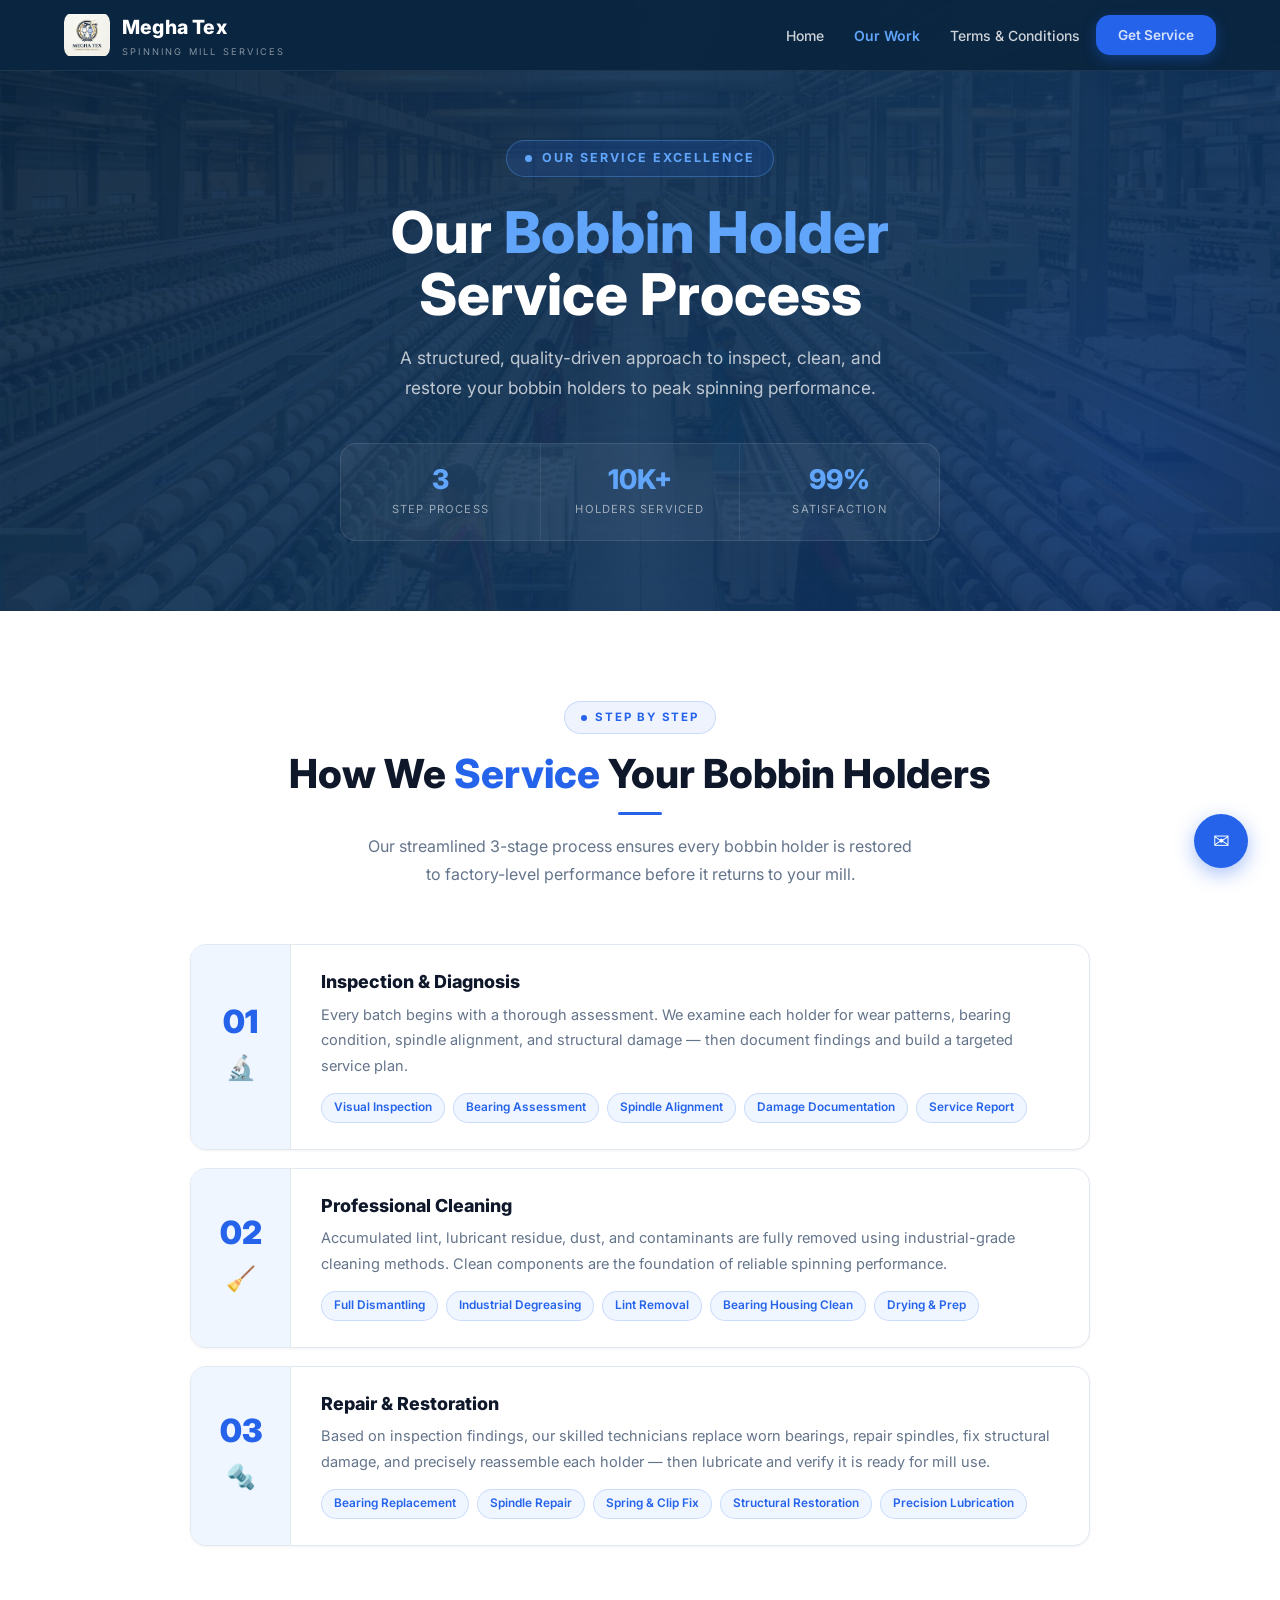
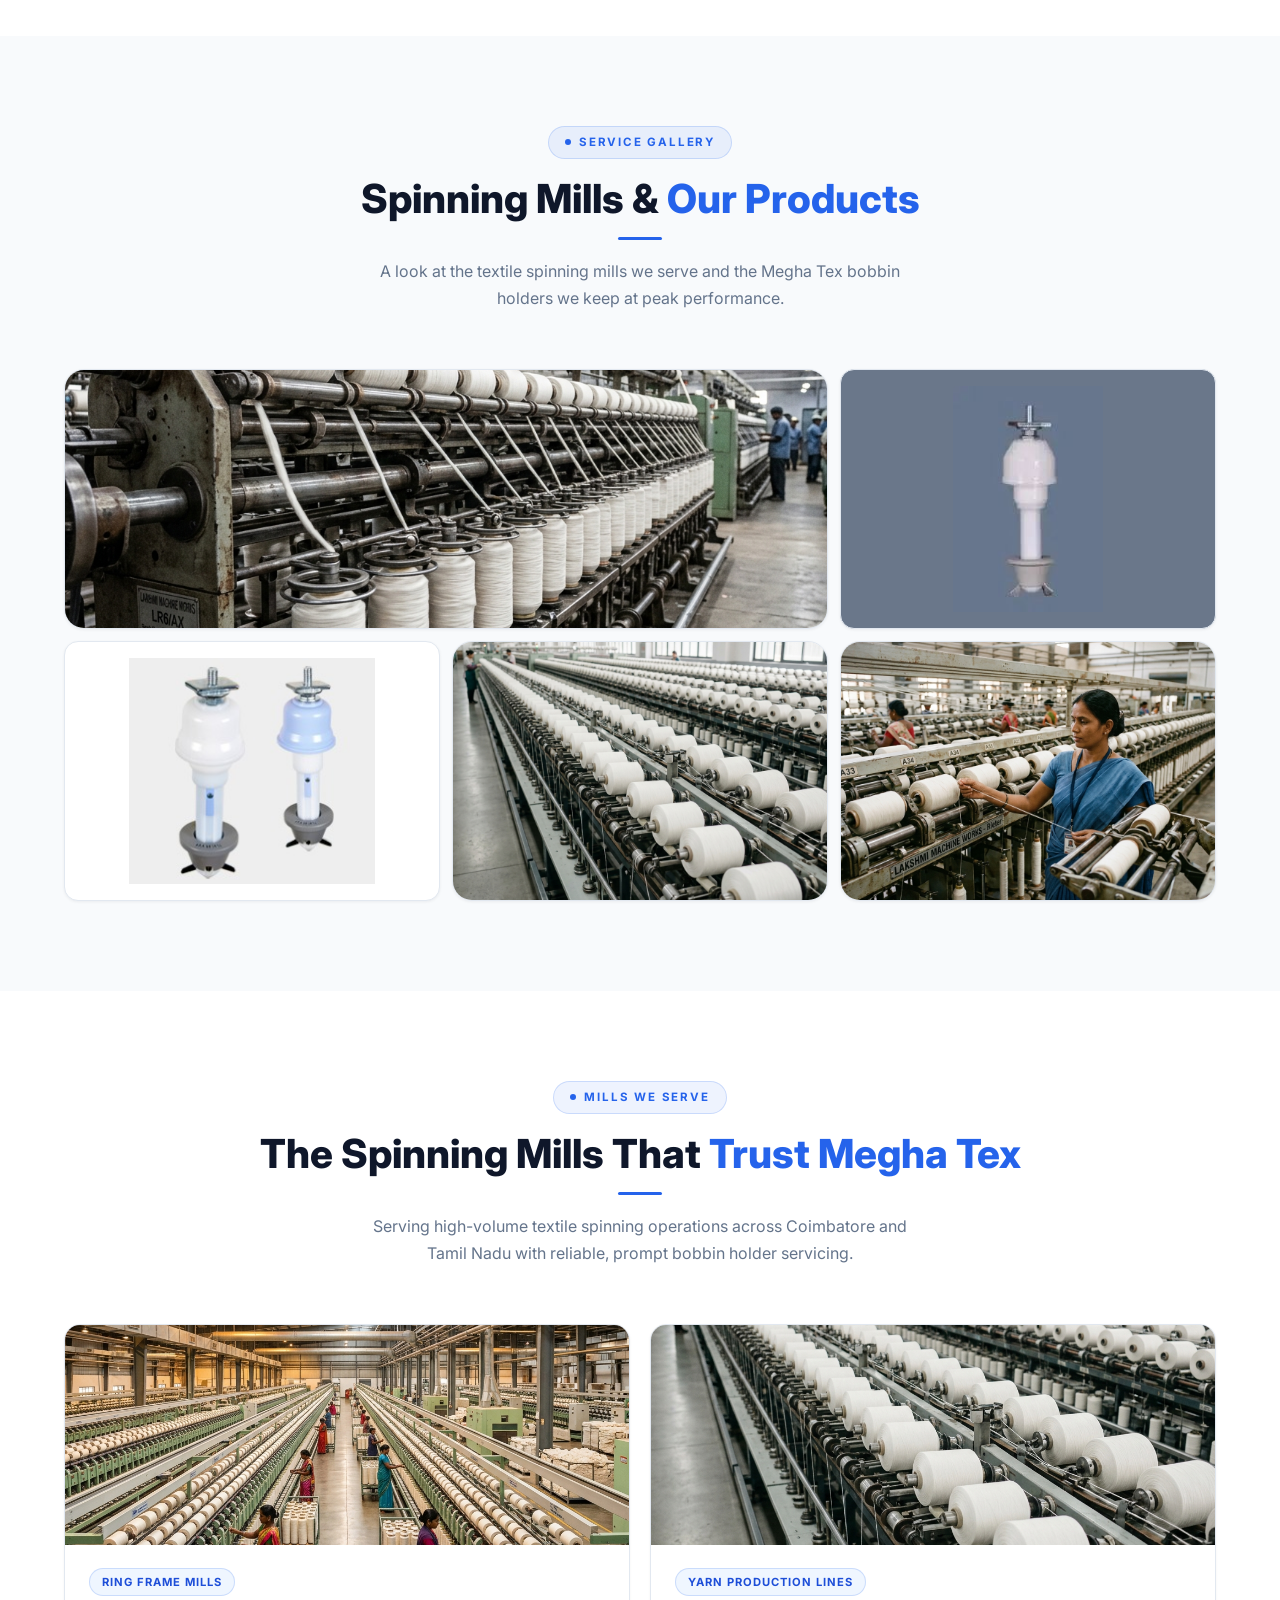
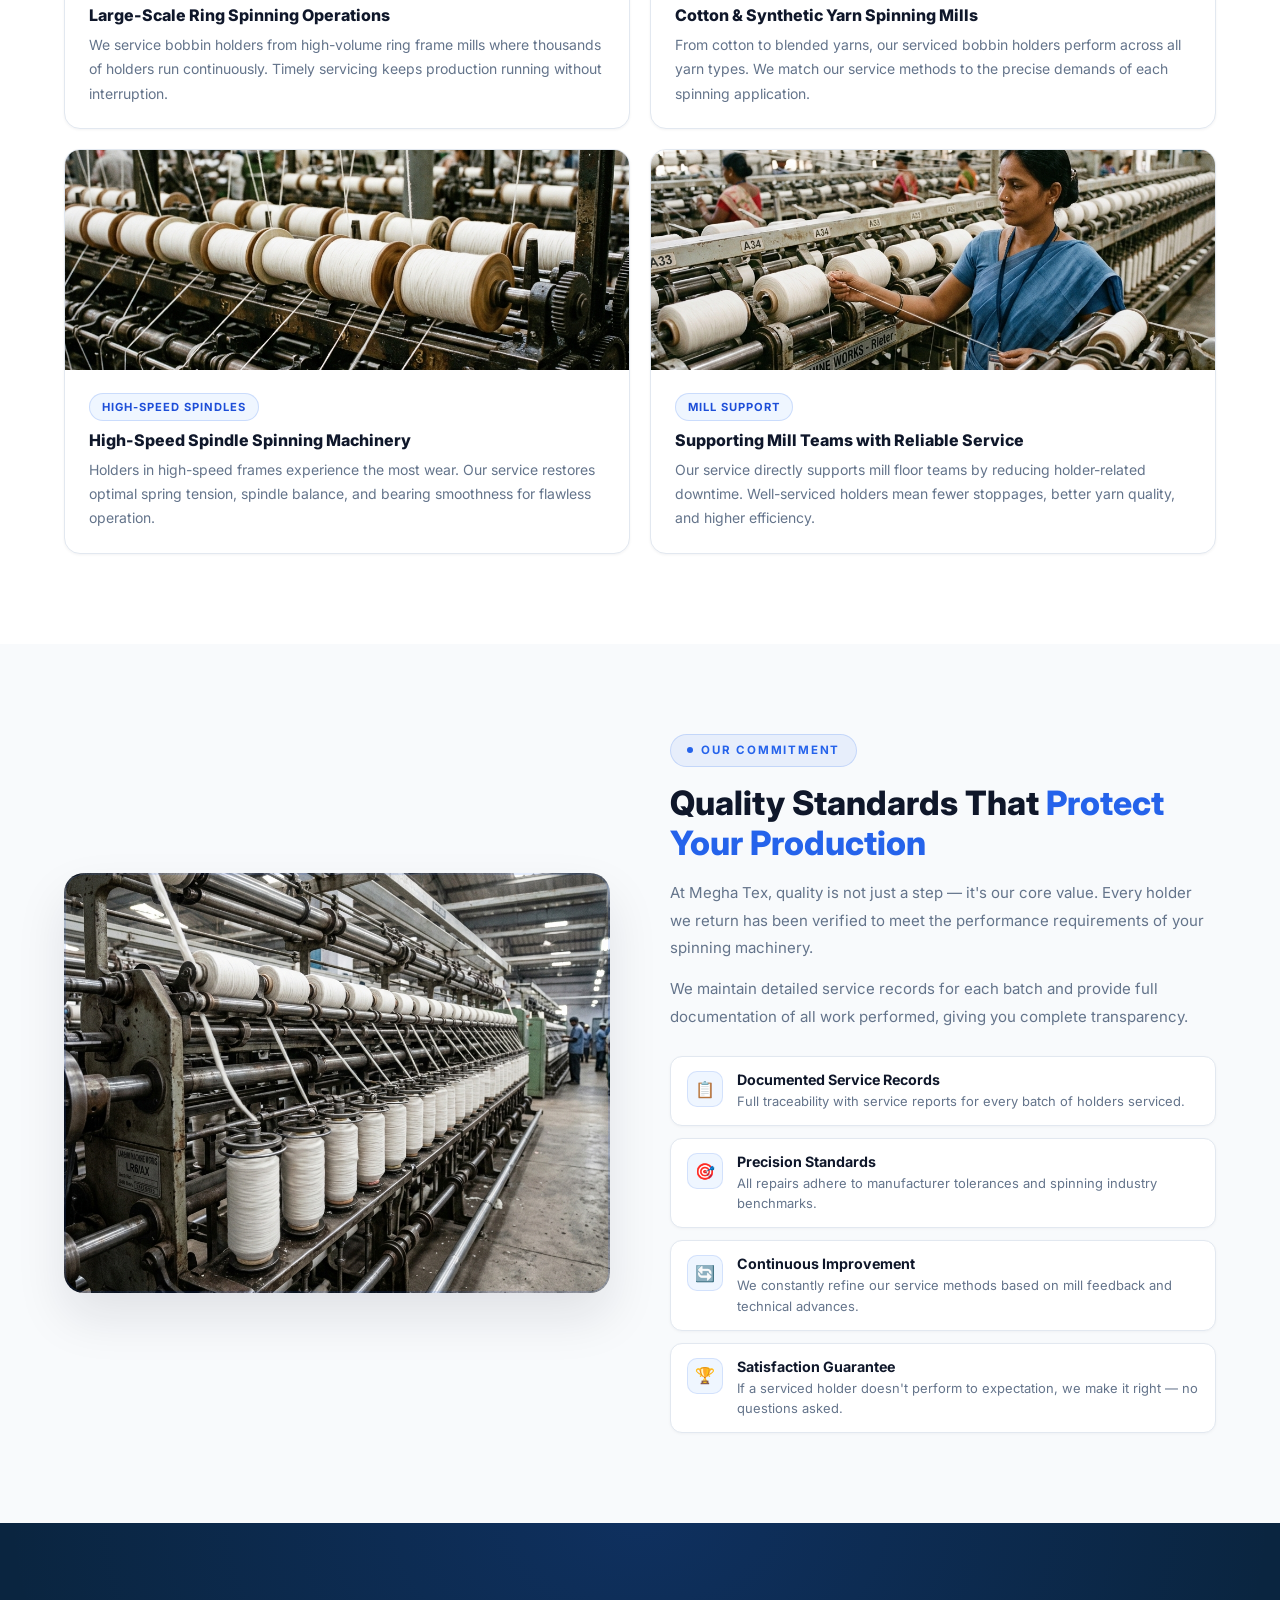
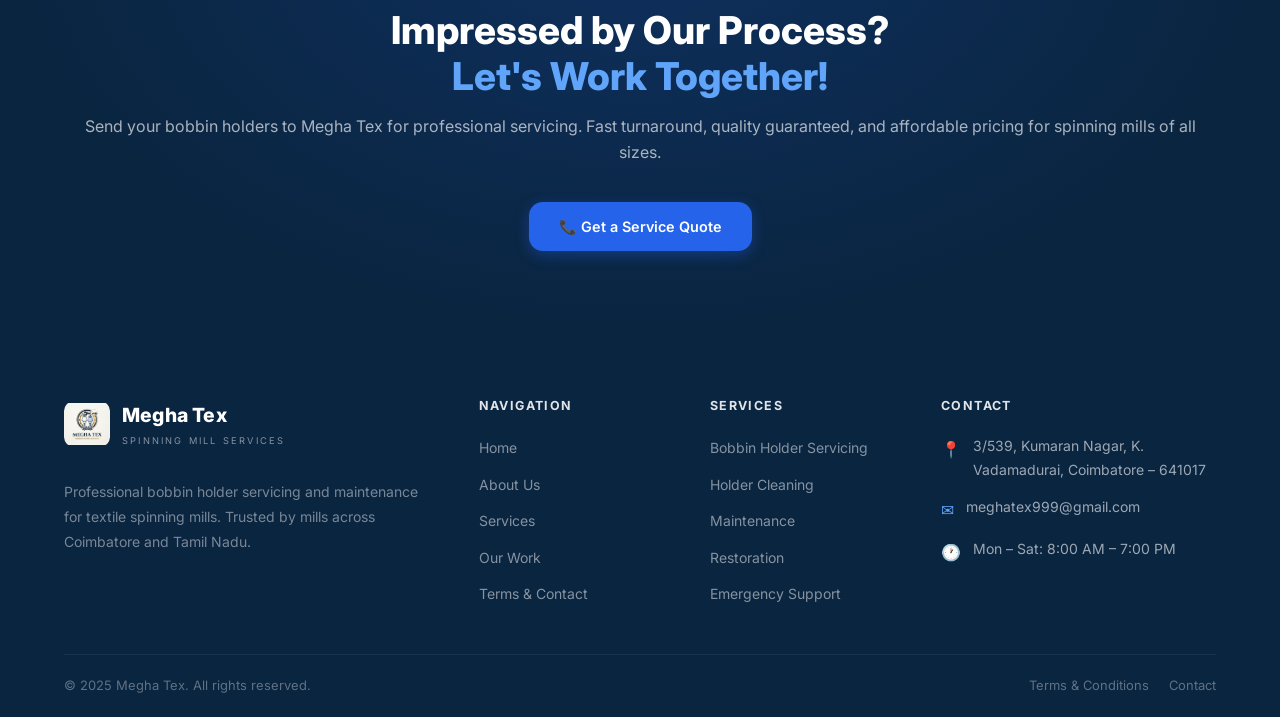
==== commit b26294ec: "Redesign: Premium Blue & White Industrial Theme (Siemens/ABB/Schneider style) — Navy #0A2540, Blue #" ====
--- a/ourwork.html
+++ b/ourwork.html
@@ -10,18 +10,21 @@
   <link rel="preconnect" href="https://fonts.googleapis.com">
   <link rel="preconnect" href="https://fonts.gstatic.com" crossorigin>
 
-    <style>
+      <style>
     /* ══════════════════════════════════════
-       OUR WORK PAGE – PREMIUM PROFESSIONAL THEME
-       White #FFFFFF | Soft Gray #F8FAFC | Navy #0D2137 | Gold #F59E0B
+       OUR WORK PAGE – BLUE & WHITE INDUSTRIAL THEME
+       Navy #0A2540 | Blue #2563EB | Light Blue #60A5FA | White #FFFFFF
     ══════════════════════════════════════ */
 
     :root {
-      --ow-navy:    #0D2137;
-      --ow-navy2:   #1A365D;
-      --ow-amber:   #F59E0B;
-      --ow-amber2:  #FCD34D;
-      --ow-text:    #1E293B;
+      --ow-navy:    #0A2540;
+      --ow-navy2:   #12355B;
+      --ow-blue:    #2563EB;
+      --ow-blue2:   #1D4ED8;
+      --ow-blight:  #60A5FA;
+      --ow-bpale:   #EFF6FF;
+      --ow-bpale2:  #DBEAFE;
+      --ow-text:    #0F172A;
       --ow-muted:   #64748B;
       --ow-border:  #E2E8F0;
       --ow-bg:      #F8FAFC;
@@ -30,15 +33,25 @@
 
     body { background: var(--ow-bg); color: var(--ow-text); }
 
-    .navbar { background: rgba(255,255,255,0.96) !important; border-bottom: 1px solid var(--ow-border) !important; }
-    .navbar.scrolled { background: rgba(255,255,255,0.99) !important; box-shadow: 0 4px 20px rgba(0,0,0,0.07) !important; }
-    .nav-links a.active { color: var(--ow-navy) !important; font-weight: 600 !important; }
-    .nav-cta { background: var(--ow-navy) !important; box-shadow: 0 2px 8px rgba(13,33,55,0.25) !important; }
-    .nav-cta:hover { background: var(--ow-navy2) !important; transform: translateY(-1px) !important; box-shadow: 0 6px 18px rgba(13,33,55,0.30) !important; }
-
+    /* Navbar — dark navy */
+    .navbar { background: rgba(10,37,64,0.95) !important; border-bottom: 1px solid rgba(255,255,255,0.08) !important; }
+    .navbar.scrolled { background: rgba(10,37,64,0.98) !important; box-shadow: 0 4px 24px rgba(10,37,64,0.40) !important; }
+    .nav-links a { color: rgba(255,255,255,0.80) !important; }
+    .nav-links a:hover { color: #60A5FA !important; background: rgba(255,255,255,0.06) !important; }
+    .nav-links a.active { color: #60A5FA !important; font-weight: 600 !important; }
+    .nav-cta { background: #2563EB !important; box-shadow: 0 4px 14px rgba(37,99,235,0.35) !important; }
+    .nav-cta:hover { background: #1D4ED8 !important; transform: translateY(-1px) !important; }
+    .hamburger span { background: #fff !important; }
+
+    /* Mobile menu */
+    .mobile-menu { background: rgba(10,37,64,0.98) !important; border-color: rgba(255,255,255,0.08) !important; }
+    .mobile-menu a { color: rgba(255,255,255,0.80) !important; }
+    .mobile-menu a:hover { background: rgba(255,255,255,0.06) !important; color: #60A5FA !important; }
+
+    /* ── Hero ── */
     .ow-hero {
       position: relative;
-      background: linear-gradient(135deg, #0D2137 0%, #1A365D 55%, #0F2942 100%);
+      background: linear-gradient(135deg, #0A2540 0%, #12355B 55%, #0D3060 100%);
       padding: 140px 0 70px; overflow: hidden; text-align: center;
     }
     .ow-hero::before {
@@ -46,23 +59,30 @@
       background-image: url('images/spinning_mill_floor.png');
       background-size: cover; background-position: center; opacity: 0.07;
     }
+    /* Blue ambient glow */
+    .ow-hero::after {
+      content: ''; position: absolute; bottom: -100px; right: -100px;
+      width: 500px; height: 500px;
+      background: radial-gradient(circle, rgba(37,99,235,0.15) 0%, transparent 70%);
+      border-radius: 50%; pointer-events: none;
+    }
     .ow-hero-grid { position: absolute; inset: 0; overflow: hidden; }
     .ow-hero-grid::before {
       content: ''; position: absolute; inset: 0;
-      background-image: linear-gradient(rgba(255,255,255,0.03) 1px, transparent 1px), linear-gradient(90deg, rgba(255,255,255,0.03) 1px, transparent 1px);
+      background-image: linear-gradient(rgba(37,99,235,0.04) 1px, transparent 1px), linear-gradient(90deg, rgba(37,99,235,0.04) 1px, transparent 1px);
       background-size: 48px 48px;
     }
     .ow-hero-inner { position: relative; z-index: 2; }
     .ow-hero-badge {
       display: inline-flex; align-items: center; gap: 10px;
-      background: rgba(245,158,11,0.10); border: 1px solid rgba(245,158,11,0.30);
+      background: rgba(37,99,235,0.15); border: 1px solid rgba(96,165,250,0.35);
       padding: 7px 18px; border-radius: 50px; margin-bottom: 24px;
     }
-    .ow-hero-badge span { color: #FCD34D; font-size: 0.78rem; font-weight: 700; letter-spacing: 2px; text-transform: uppercase; }
-    .ow-hero-badge::before { content: ''; width: 7px; height: 7px; background: #F59E0B; border-radius: 50%; animation: pulse 2s infinite; }
-    .ow-hero h1 { font-size: clamp(2.2rem, 5vw, 3.6rem); font-weight: 900; color: #fff; line-height: 1.08; margin-bottom: 18px; }
-    .ow-hero h1 em { color: #F59E0B; font-style: normal; }
-    .ow-hero p { color: rgba(255,255,255,0.65); font-size: 1.08rem; max-width: 540px; margin: 0 auto 40px; line-height: 1.75; }
+    .ow-hero-badge span { color: #60A5FA; font-size: 0.78rem; font-weight: 700; letter-spacing: 2px; text-transform: uppercase; }
+    .ow-hero-badge::before { content: ''; width: 7px; height: 7px; background: #60A5FA; border-radius: 50%; animation: pulse 2s infinite; }
+    .ow-hero h1 { font-size: clamp(2.2rem, 5vw, 3.6rem); font-weight: 800; color: #fff; line-height: 1.08; margin-bottom: 18px; }
+    .ow-hero h1 em { color: #60A5FA; font-style: normal; }
+    .ow-hero p { color: rgba(255,255,255,0.72); font-size: 1.08rem; max-width: 540px; margin: 0 auto 40px; line-height: 1.75; }
     .ow-hero-stats {
       display: flex; justify-content: center; gap: 0;
       background: rgba(255,255,255,0.05); border: 1px solid rgba(255,255,255,0.10);
@@ -70,112 +90,118 @@
     }
     .ow-stat { flex: 1; padding: 22px 16px; text-align: center; border-right: 1px solid rgba(255,255,255,0.08); }
     .ow-stat:last-child { border-right: none; }
-    .ow-stat-val { font-family: 'Manrope','Inter',sans-serif; font-size: 1.7rem; font-weight: 900; color: #F59E0B; line-height: 1; margin-bottom: 6px; }
+    .ow-stat-val { font-size: 1.7rem; font-weight: 800; color: #60A5FA; line-height: 1; margin-bottom: 6px; }
     .ow-stat-lbl { font-size: 0.70rem; color: rgba(255,255,255,0.55); letter-spacing: 1.2px; text-transform: uppercase; }
 
+    /* ── Section Utilities ── */
     .ow-section-tag {
       display: inline-flex; align-items: center; gap: 8px;
-      background: rgba(13,33,55,0.06); border: 1px solid rgba(13,33,55,0.12); color: #1A365D;
+      background: rgba(37,99,235,0.08); border: 1px solid rgba(37,99,235,0.18); color: #2563EB;
       padding: 6px 16px; border-radius: 50px; font-size: 0.72rem; font-weight: 700;
       letter-spacing: 1.8px; text-transform: uppercase; margin-bottom: 16px;
     }
-    .ow-section-tag::before { content: ''; width: 6px; height: 6px; background: #F59E0B; border-radius: 50%; }
+    .ow-section-tag::before { content: ''; width: 6px; height: 6px; background: #2563EB; border-radius: 50%; }
     .ow-section-head { text-align: center; margin-bottom: 56px; }
-    .ow-section-head h2 { font-size: clamp(1.8rem, 3.5vw, 2.5rem); font-weight: 800; color: #1E293B; margin-bottom: 12px; }
-    .ow-section-head h2 em { color: #F59E0B; font-style: normal; }
+    .ow-section-head h2 { font-size: clamp(1.8rem, 3.5vw, 2.5rem); font-weight: 800; color: #0F172A; margin-bottom: 12px; }
+    .ow-section-head h2 em { color: #2563EB; font-style: normal; }
     .ow-section-head p { color: #64748B; font-size: 1rem; max-width: 560px; margin: 0 auto; line-height: 1.72; }
-    .ow-divider { width: 44px; height: 3px; background: #F59E0B; border-radius: 2px; margin: 14px auto 18px; }
-
+    .ow-divider { width: 44px; height: 3px; background: #2563EB; border-radius: 2px; margin: 14px auto 18px; }
+
+    /* ── Process Section ── */
     .ow-process { padding: 90px 0; background: #FFFFFF; }
     .ow-steps { display: flex; flex-direction: column; gap: 18px; max-width: 900px; margin: 0 auto; }
     .ow-step {
       display: grid; grid-template-columns: 100px 1fr; gap: 0;
       background: #FFFFFF; border: 1px solid #E2E8F0; border-radius: 16px;
       overflow: hidden; transition: all 0.28s ease; position: relative;
-      box-shadow: 0 1px 3px rgba(0,0,0,0.05);
+      box-shadow: 0 1px 3px rgba(15,23,42,0.05);
     }
     .ow-step::before {
       content: ''; position: absolute; top: 0; left: 0; right: 0; height: 2px;
-      background: linear-gradient(90deg, #F59E0B, #D97706);
+      background: linear-gradient(90deg, #2563EB, #60A5FA);
       transform: scaleX(0); transform-origin: left; transition: transform 0.35s ease;
     }
     .ow-step:hover::before { transform: scaleX(1); }
-    .ow-step:hover { border-color: rgba(13,33,55,0.18); transform: translateX(5px); box-shadow: -3px 0 0 #F59E0B, 0 8px 24px rgba(0,0,0,0.08); }
+    .ow-step:hover { border-color: rgba(37,99,235,0.20); transform: translateX(5px); box-shadow: -3px 0 0 #2563EB, 0 8px 24px rgba(37,99,235,0.12); }
     .ow-step-num {
-      background: rgba(245,158,11,0.05); display: flex; flex-direction: column;
+      background: #EFF6FF; display: flex; flex-direction: column;
       align-items: center; justify-content: center; padding: 28px 16px;
       border-right: 1px solid #E2E8F0; gap: 10px;
     }
-    .ow-step-num .num { font-family: 'Manrope','Inter',sans-serif; font-size: 2rem; font-weight: 900; color: #F59E0B; line-height: 1; }
+    .ow-step-num .num { font-size: 2rem; font-weight: 900; color: #2563EB; line-height: 1; }
     .ow-step-num .icon { font-size: 1.5rem; }
     .ow-step-body { padding: 26px 30px; }
-    .ow-step-body h3 { font-size: 1.12rem; font-weight: 800; color: #1E293B; margin-bottom: 10px; }
+    .ow-step-body h3 { font-size: 1.12rem; font-weight: 800; color: #0F172A; margin-bottom: 10px; }
     .ow-step-body p { font-size: 0.91rem; color: #64748B; line-height: 1.75; margin-bottom: 14px; }
     .ow-step-tags { display: flex; flex-wrap: wrap; gap: 8px; }
     .ow-tag {
-      background: rgba(13,33,55,0.05); border: 1px solid rgba(13,33,55,0.12); color: #1A365D;
+      background: #EFF6FF; border: 1px solid rgba(37,99,235,0.18); color: #2563EB;
       font-size: 0.74rem; font-weight: 600; padding: 4px 12px; border-radius: 50px;
     }
 
+    /* ── Gallery Section ── */
     .ow-gallery { padding: 90px 0; background: #F8FAFC; }
     .ow-gallery-grid { display: grid; grid-template-columns: repeat(3,1fr); grid-template-rows: 260px 260px; gap: 12px; }
     .ow-gallery-item {
-      position: relative; border-radius: 14px; overflow: hidden; cursor: pointer;
-      border: 1px solid #E2E8F0; box-shadow: 0 1px 3px rgba(0,0,0,0.05);
+      position: relative; border-radius: 20px; overflow: hidden; cursor: pointer;
+      border: 1px solid #E2E8F0; box-shadow: 0 1px 3px rgba(15,23,42,0.06);
     }
     .ow-gallery-item:nth-child(1) { grid-column: span 2; }
-    .ow-gallery-item img { width: 100%; height: 100%; object-fit: cover; display: block; transition: transform 0.5s ease; }
-    .ow-gallery-item:hover img { transform: scale(1.05); }
+    .ow-gallery-item img { width: 100%; height: 100%; object-fit: cover; display: block; transition: transform 0.45s ease; }
+    .ow-gallery-item:hover img { transform: scale(1.03); }
     .ow-gallery-overlay {
       position: absolute; inset: 0;
-      background: linear-gradient(180deg, transparent 45%, rgba(13,33,55,0.90) 100%);
+      background: linear-gradient(180deg, transparent 45%, rgba(10,37,64,0.90) 100%);
       display: flex; align-items: flex-end; padding: 20px; opacity: 0; transition: opacity 0.3s ease;
     }
     .ow-gallery-item:hover .ow-gallery-overlay { opacity: 1; }
-    .ow-gallery-label { color: #fff; font-size: 0.875rem; font-weight: 700; border-left: 3px solid #F59E0B; padding-left: 10px; }
+    .ow-gallery-label { color: #fff; font-size: 0.875rem; font-weight: 700; border-left: 3px solid #60A5FA; padding-left: 10px; }
     .ow-gallery-item.product-bg img { object-fit: contain; background: #ffffff; padding: 16px; image-rendering: -webkit-optimize-contrast; image-rendering: crisp-edges; }
 
+    /* ── Mills Showcase ── */
     .ow-mills { padding: 90px 0; background: #FFFFFF; }
     .ow-mills-grid { display: grid; grid-template-columns: repeat(2,1fr); gap: 20px; }
-    .ow-mill-card { background: #FFFFFF; border: 1px solid #E2E8F0; border-radius: 16px; overflow: hidden; transition: all 0.28s ease; box-shadow: 0 1px 3px rgba(0,0,0,0.05); }
-    .ow-mill-card:hover { border-color: rgba(13,33,55,0.20); transform: translateY(-5px); box-shadow: 0 16px 40px rgba(0,0,0,0.09); }
+    .ow-mill-card { background: #FFFFFF; border: 1px solid #E2E8F0; border-radius: 16px; overflow: hidden; transition: all 0.28s ease; box-shadow: 0 1px 3px rgba(15,23,42,0.05); }
+    .ow-mill-card:hover { border-color: rgba(37,99,235,0.20); transform: translateY(-5px); box-shadow: 0 16px 40px rgba(37,99,235,0.12); }
     .ow-mill-card img { width: 100%; height: 220px; object-fit: cover; display: block; transition: transform 0.45s ease; }
     .ow-mill-card:hover img { transform: scale(1.04); }
     .ow-mill-body { padding: 22px 24px; }
-    .ow-mill-badge { display: inline-block; background: rgba(245,158,11,0.08); border: 1px solid rgba(245,158,11,0.20); color: #92400E; font-size: 0.70rem; font-weight: 700; letter-spacing: 1px; text-transform: uppercase; padding: 4px 12px; border-radius: 50px; margin-bottom: 10px; }
-    .ow-mill-body h3 { font-size: 1rem; font-weight: 800; color: #1E293B; margin-bottom: 8px; }
+    .ow-mill-badge { display: inline-block; background: #EFF6FF; border: 1px solid rgba(37,99,235,0.18); color: #1D4ED8; font-size: 0.70rem; font-weight: 700; letter-spacing: 1px; text-transform: uppercase; padding: 4px 12px; border-radius: 50px; margin-bottom: 10px; }
+    .ow-mill-body h3 { font-size: 1rem; font-weight: 800; color: #0F172A; margin-bottom: 8px; }
     .ow-mill-body p { font-size: 0.875rem; color: #64748B; line-height: 1.72; }
 
+    /* ── Quality Commitment ── */
     .ow-quality { padding: 90px 0; background: #F8FAFC; }
     .ow-quality-grid { display: grid; grid-template-columns: 1fr 1fr; gap: 60px; align-items: center; }
-    .ow-quality-img { border-radius: 20px; overflow: hidden; position: relative; box-shadow: 0 20px 48px rgba(0,0,0,0.10); }
+    .ow-quality-img { border-radius: 20px; overflow: hidden; position: relative; box-shadow: 0 24px 50px rgba(15,23,42,0.10); }
     .ow-quality-img img { width: 100%; height: 420px; object-fit: cover; display: block; }
-    .ow-quality-img::after { content: ''; position: absolute; inset: 0; border-radius: 20px; border: 2px solid rgba(245,158,11,0.15); pointer-events: none; }
-    .ow-quality-content h2 { font-size: clamp(1.6rem, 3vw, 2.1rem); font-weight: 800; color: #1E293B; margin-bottom: 16px; }
-    .ow-quality-content h2 em { color: #F59E0B; font-style: normal; }
+    .ow-quality-img::after { content: ''; position: absolute; inset: 0; border-radius: 20px; border: 2px solid rgba(37,99,235,0.12); pointer-events: none; }
+    .ow-quality-content h2 { font-size: clamp(1.6rem, 3vw, 2.1rem); font-weight: 800; color: #0F172A; margin-bottom: 16px; }
+    .ow-quality-content h2 em { color: #2563EB; font-style: normal; }
     .ow-quality-content p { color: #64748B; line-height: 1.82; font-size: 0.94rem; margin-bottom: 14px; }
     .ow-quality-items { display: flex; flex-direction: column; gap: 12px; margin-top: 26px; }
-    .ow-qi { display: flex; align-items: flex-start; gap: 14px; background: #FFFFFF; border: 1px solid #E2E8F0; padding: 14px 16px; border-radius: 12px; transition: all 0.25s ease; box-shadow: 0 1px 3px rgba(0,0,0,0.04); }
-    .ow-qi:hover { border-color: rgba(245,158,11,0.30); box-shadow: 0 4px 14px rgba(0,0,0,0.07); }
-    .ow-qi-icon { width: 36px; height: 36px; flex-shrink: 0; background: rgba(245,158,11,0.08); border-radius: 10px; display: flex; align-items: center; justify-content: center; font-size: 1rem; border: 1px solid rgba(245,158,11,0.15); }
-    .ow-qi-text h4 { font-size: 0.89rem; font-weight: 700; color: #1E293B; margin-bottom: 3px; }
+    .ow-qi { display: flex; align-items: flex-start; gap: 14px; background: #FFFFFF; border: 1px solid #E2E8F0; padding: 14px 16px; border-radius: 12px; transition: all 0.25s ease; box-shadow: 0 1px 3px rgba(15,23,42,0.04); }
+    .ow-qi:hover { border-color: rgba(37,99,235,0.25); box-shadow: 0 6px 20px rgba(37,99,235,0.12); }
+    .ow-qi-icon { width: 36px; height: 36px; flex-shrink: 0; background: #EFF6FF; border-radius: 10px; display: flex; align-items: center; justify-content: center; font-size: 1rem; border: 1px solid rgba(37,99,235,0.14); color: #2563EB; }
+    .ow-qi-text h4 { font-size: 0.89rem; font-weight: 700; color: #0F172A; margin-bottom: 3px; }
     .ow-qi-text p { font-size: 0.81rem; color: #64748B; line-height: 1.55; margin: 0; }
 
-    .ow-cta { padding: 84px 0; background: #0D2137; text-align: center; position: relative; overflow: hidden; }
-    .ow-cta::before { content: ''; position: absolute; inset: 0; background: radial-gradient(ellipse at 50% 0%, rgba(245,158,11,0.12) 0%, transparent 70%); }
+    /* ── CTA Banner ── */
+    .ow-cta { padding: 84px 0; background: #0A2540; text-align: center; position: relative; overflow: hidden; }
+    .ow-cta::before { content: ''; position: absolute; inset: 0; background: radial-gradient(ellipse at 50% 0%, rgba(37,99,235,0.18) 0%, transparent 70%); }
     .ow-cta-inner { position: relative; z-index: 1; }
-    .ow-cta h2 { font-size: clamp(1.7rem, 3.5vw, 2.4rem); font-weight: 900; color: #fff; margin-bottom: 14px; }
-    .ow-cta h2 em { color: #F59E0B; font-style: normal; }
+    .ow-cta h2 { font-size: clamp(1.7rem, 3.5vw, 2.4rem); font-weight: 800; color: #fff; margin-bottom: 14px; }
+    .ow-cta h2 em { color: #60A5FA; font-style: normal; }
     .ow-cta p { color: rgba(255,255,255,0.65); font-size: 1rem; margin-bottom: 36px; }
     .ow-cta-btns { display: flex; justify-content: center; gap: 14px; flex-wrap: wrap; }
-    .ow-btn-amber { display: inline-flex; align-items: center; gap: 8px; padding: 13px 30px; border-radius: 10px; background: #F59E0B; color: #0D2137; font-weight: 700; font-size: 0.9rem; text-decoration: none; border: none; cursor: pointer; font-family: 'Inter',system-ui,sans-serif; box-shadow: 0 4px 14px rgba(245,158,11,0.30); transition: all 0.22s ease; }
-    .ow-btn-amber:hover { transform: translateY(-2px); box-shadow: 0 8px 24px rgba(245,158,11,0.45); }
-    .ow-btn-outline { display: inline-flex; align-items: center; gap: 8px; padding: 13px 30px; border-radius: 10px; background: transparent; color: #fff; border: 1.5px solid rgba(255,255,255,0.40); font-weight: 600; font-size: 0.9rem; text-decoration: none; cursor: pointer; font-family: 'Inter',system-ui,sans-serif; transition: all 0.22s ease; }
-    .ow-btn-outline:hover { background: rgba(255,255,255,0.10); border-color: rgba(255,255,255,0.75); transform: translateY(-2px); }
-
-    .footer { background: #0D2137; }
-    .float-btn { background: #0D2137 !important; }
-    .float-btn:hover { background: #1A365D !important; }
+    .ow-btn-amber { display: inline-flex; align-items: center; gap: 8px; padding: 13px 30px; border-radius: 14px; background: #2563EB; color: #fff; font-weight: 600; font-size: 0.9rem; text-decoration: none; border: none; cursor: pointer; font-family: 'Inter',system-ui,sans-serif; box-shadow: 0 4px 14px rgba(37,99,235,0.35); transition: all 0.22s ease; }
+    .ow-btn-amber:hover { transform: translateY(-2px); background: #1D4ED8; box-shadow: 0 8px 24px rgba(37,99,235,0.45); }
+    .ow-btn-outline { display: inline-flex; align-items: center; gap: 8px; padding: 13px 30px; border-radius: 14px; background: transparent; color: #fff; border: 1.5px solid rgba(255,255,255,0.40); font-weight: 600; font-size: 0.9rem; text-decoration: none; cursor: pointer; font-family: 'Inter',system-ui,sans-serif; transition: all 0.22s ease; }
+    .ow-btn-outline:hover { background: rgba(255,255,255,0.08); border-color: rgba(255,255,255,0.75); transform: translateY(-2px); }
+
+    .footer { background: #0A2540; }
+    .float-btn { background: #2563EB !important; box-shadow: 0 6px 20px rgba(37,99,235,0.40) !important; }
+    .float-btn:hover { background: #1D4ED8 !important; box-shadow: 0 10px 32px rgba(37,99,235,0.55) !important; }
 
     @media (max-width: 768px) {
       .ow-step { grid-template-columns: 80px 1fr; }
--- a/style.css
+++ b/style.css
@@ -1,61 +1,68 @@
 /* ============================================================
-   MEGHA TEX – Premium Professional Theme
-   Palette: Deep Navy #0D2137 | White #FFFFFF | Soft Gray #F8FAFC
-            Charcoal #1E293B | Gold #F59E0B | Accent Blue #1D4ED8
-   Fonts: Manrope (headings) + Inter (body)
+   MEGHA TEX – Premium Blue & White Industrial Theme
+   Primary Navy: #0A2540 | Dark Blue: #12355B | Medium Blue: #2563EB
+   Light Blue: #60A5FA | Background: #F8FAFC | White: #FFFFFF
+   Font: Inter (700-800 headings, 400-500 body, 600 buttons)
+   Reference: Siemens · ABB · Schneider Electric Industrial B2B
    ============================================================ */
 
-@import url('https://fonts.googleapis.com/css2?family=Inter:wght@300;400;500;600;700;800&family=Manrope:wght@400;500;600;700;800;900&display=swap');
+@import url('https://fonts.googleapis.com/css2?family=Inter:wght@300;400;500;600;700;800;900&display=swap');
 
 /* ── Reset & Base ── */
 *, *::before, *::after { box-sizing: border-box; margin: 0; padding: 0; }
 
 :root {
-  /* Brand Colors */
-  --navy:          #0D2137;
-  --navy-mid:      #1A365D;
-  --steel:         #2B4C7E;
-  --gold:          #F59E0B;
-  --gold-light:    #FCD34D;
+  /* Brand Blue Palette */
+  --navy:         #0A2540;
+  --navy-mid:     #12355B;
+  --blue:         #2563EB;
+  --blue-hover:   #1D4ED8;
+  --blue-dark:    #1E40AF;
+  --blue-light:   #60A5FA;
+  --blue-accent:  #3B82F6;
+  --blue-pale:    #DBEAFE;
+  --blue-pale2:   #EFF6FF;
 
   /* Neutral Palette */
-  --white:         #FFFFFF;
-  --grey-bg:       #F8FAFC;
-  --grey-light:    #EEF2F7;
-  --grey-border:   #E2E8F0;
-  --grey-mid:      #94A3B8;
-  --grey-dark:     #64748B;
-  --text-primary:  #1E293B;
-  --text-body:     #475569;
-
-  /* Legacy aliases kept for compatibility */
-  --off-white:     #F8FAFC;
-  --blue:          #F59E0B;
-  --blue-light:    #FCD34D;
-  --sky:           #F59E0B;
-  --grey-light-old:rgba(255,255,255,0.08);
+  --white:        #FFFFFF;
+  --grey-bg:      #F8FAFC;
+  --grey-light:   #F1F5F9;
+  --grey-border:  #E2E8F0;
+  --grey-mid:     #94A3B8;
+  --grey-dark:    #64748B;
+  --text-primary: #0F172A;
+  --text-body:    #475569;
+  --text-muted:   #64748B;
+
+  /* Legacy aliases */
+  --off-white:    #F8FAFC;
+  --gold:         #2563EB;
+  --gold-light:   #60A5FA;
+  --sky:          #60A5FA;
+  --steel:        #12355B;
 
   /* Gradients */
-  --gradient-hero:   linear-gradient(135deg, #0D2137 0%, #1A365D 55%, #0F2942 100%);
-  --gradient-blue:   linear-gradient(135deg, #F59E0B 0%, #D97706 100%);
-  --gradient-gold:   linear-gradient(135deg, #F59E0B 0%, #D97706 100%);
-  --gradient-navy:   linear-gradient(135deg, #0D2137 0%, #1A365D 100%);
-
-  /* Shadows — refined, subtle */
-  --shadow-xs:   0 1px 3px rgba(0,0,0,0.06), 0 1px 2px rgba(0,0,0,0.04);
-  --shadow-sm:   0 4px 8px rgba(0,0,0,0.06), 0 2px 4px rgba(0,0,0,0.04);
-  --shadow-md:   0 10px 25px rgba(0,0,0,0.08), 0 4px 10px rgba(0,0,0,0.04);
-  --shadow-lg:   0 24px 48px rgba(0,0,0,0.10), 0 8px 20px rgba(0,0,0,0.06);
-  --shadow-navy: 0 20px 50px rgba(13,33,55,0.30);
-  --shadow-glow: 0 0 30px rgba(245,158,11,0.18);
-
-  --radius-sm:  8px;
-  --radius-md:  12px;
-  --radius-lg:  20px;
-  --radius-xl:  32px;
-  --transition: all 0.28s cubic-bezier(0.4, 0, 0.2, 1);
-  --font-main: 'Inter', system-ui, -apple-system, sans-serif;
-  --font-head: 'Manrope', 'Inter', sans-serif;
+  --gradient-hero:   linear-gradient(135deg, #0A2540 0%, #12355B 50%, #0D3060 100%);
+  --gradient-blue:   linear-gradient(135deg, #2563EB 0%, #1D4ED8 100%);
+  --gradient-navy:   linear-gradient(135deg, #0A2540 0%, #12355B 100%);
+  --gradient-light:  linear-gradient(135deg, #EFF6FF 0%, #DBEAFE 100%);
+
+  /* Shadows */
+  --shadow-xs:    0 1px 3px rgba(15,23,42,0.06), 0 1px 2px rgba(15,23,42,0.04);
+  --shadow-sm:    0 4px 8px rgba(15,23,42,0.06), 0 2px 4px rgba(15,23,42,0.04);
+  --shadow-md:    0 10px 25px rgba(15,23,42,0.08), 0 4px 10px rgba(15,23,42,0.05);
+  --shadow-lg:    0 24px 48px rgba(15,23,42,0.10), 0 8px 20px rgba(15,23,42,0.06);
+  --shadow-blue:  0 8px 25px rgba(37,99,235,0.25);
+  --shadow-navy:  0 20px 50px rgba(10,37,64,0.30);
+  --shadow-glow:  0 0 30px rgba(37,99,235,0.20);
+
+  --radius-sm:    8px;
+  --radius-md:    14px;
+  --radius-lg:    20px;
+  --radius-xl:    32px;
+  --transition:   all 0.28s cubic-bezier(0.4, 0, 0.2, 1);
+  --font-main:    'Inter', system-ui, -apple-system, sans-serif;
+  --font-head:    'Inter', system-ui, -apple-system, sans-serif;
 }
 
 html { scroll-behavior: smooth; }
@@ -73,40 +80,40 @@
 /* ── Scrollbar ── */
 ::-webkit-scrollbar { width: 6px; }
 ::-webkit-scrollbar-track { background: var(--grey-light); }
-::-webkit-scrollbar-thumb { background: var(--navy-mid); border-radius: 3px; }
+::-webkit-scrollbar-thumb { background: var(--blue); border-radius: 3px; }
 
 /* ── Typography ── */
-h1,h2,h3,h4,h5 { font-family: var(--font-head); line-height: 1.2; color: var(--text-primary); }
+h1,h2,h3,h4,h5 { font-family: var(--font-head); line-height: 1.2; color: var(--text-primary); font-weight: 700; }
 
 /* ── Utility ── */
 .container { max-width: 1200px; margin: 0 auto; padding: 0 24px; }
 
 .section-tag {
   display: inline-flex; align-items: center; gap: 8px;
-  background: rgba(13,33,55,0.06); color: var(--navy-mid);
-  border: 1px solid rgba(13,33,55,0.12);
+  background: rgba(37,99,235,0.08); color: var(--blue);
+  border: 1px solid rgba(37,99,235,0.18);
   padding: 6px 16px; border-radius: 50px;
   font-size: 0.72rem; font-weight: 700; letter-spacing: 1.8px;
   text-transform: uppercase; margin-bottom: 16px;
 }
 .section-tag::before {
   content: ''; width: 6px; height: 6px;
-  background: var(--gold); border-radius: 50%; display: block;
-}
-
-/* ══════════════════════════════════════════
-   NAVIGATION
+  background: var(--blue); border-radius: 50%; display: block;
+}
+
+/* ══════════════════════════════════════════
+   NAVIGATION — Dark Navy
 ══════════════════════════════════════════ */
 .navbar {
   position: fixed; top: 0; left: 0; right: 0; z-index: 1000;
-  background: rgba(255,255,255,0.96);
+  background: rgba(10,37,64,0.95);
   backdrop-filter: blur(20px); -webkit-backdrop-filter: blur(20px);
-  border-bottom: 1px solid var(--grey-border);
+  border-bottom: 1px solid rgba(255,255,255,0.08);
   transition: var(--transition);
 }
 .navbar.scrolled {
-  background: rgba(255,255,255,0.99);
-  box-shadow: 0 4px 20px rgba(0,0,0,0.07);
+  background: rgba(10,37,64,0.98);
+  box-shadow: 0 4px 24px rgba(10,37,64,0.40);
 }
 .nav-inner {
   display: flex; align-items: center; justify-content: space-between;
@@ -120,33 +127,33 @@
 }
 .logo-icon img { width: 100%; height: 100%; object-fit: contain; display: block; border-radius: 8px; }
 .logo-text { display: flex; flex-direction: column; }
-.logo-name { font-family: var(--font-head); font-size: 1.22rem; font-weight: 800; color: var(--navy); letter-spacing: 0.2px; }
-.logo-sub { font-size: 0.58rem; color: var(--grey-mid); letter-spacing: 2.2px; text-transform: uppercase; margin-top: 1px; }
+.logo-name { font-size: 1.22rem; font-weight: 800; color: var(--white); letter-spacing: 0.2px; }
+.logo-sub { font-size: 0.58rem; color: rgba(255,255,255,0.50); letter-spacing: 2.2px; text-transform: uppercase; margin-top: 1px; }
 
 .nav-links { display: flex; align-items: center; gap: 2px; list-style: none; }
 .nav-links a {
-  color: var(--text-body); text-decoration: none;
+  color: rgba(255,255,255,0.80); text-decoration: none;
   font-size: 0.875rem; font-weight: 500; padding: 8px 14px;
   border-radius: var(--radius-sm); transition: var(--transition);
 }
-.nav-links a:hover { color: var(--navy); background: var(--grey-light); }
-.nav-links a.active { color: var(--navy); font-weight: 600; }
+.nav-links a:hover { color: var(--blue-light); background: rgba(255,255,255,0.06); }
+.nav-links a.active { color: var(--blue-light); font-weight: 600; }
 
 .nav-cta {
-  background: var(--navy) !important;
+  background: var(--blue) !important;
   color: var(--white) !important;
   padding: 9px 22px !important;
-  border-radius: 8px !important;
+  border-radius: var(--radius-md) !important;
   font-weight: 600 !important;
   font-size: 0.855rem !important;
-  box-shadow: 0 2px 8px rgba(13,33,55,0.25) !important;
+  box-shadow: var(--shadow-blue) !important;
   transition: var(--transition) !important;
   display: inline-flex; align-items: center; justify-content: center;
 }
 .nav-cta:hover {
-  background: var(--navy-mid) !important;
+  background: var(--blue-hover) !important;
   transform: translateY(-1px) !important;
-  box-shadow: 0 6px 18px rgba(13,33,55,0.3) !important;
+  box-shadow: 0 10px 28px rgba(37,99,235,0.35) !important;
 }
 
 .hamburger {
@@ -155,7 +162,7 @@
 }
 .hamburger span {
   display: block; width: 24px; height: 2px;
-  background: var(--navy); border-radius: 2px; transition: var(--transition);
+  background: var(--white); border-radius: 2px; transition: var(--transition);
 }
 .hamburger.open span:nth-child(1) { transform: rotate(45deg) translate(5px,5px); }
 .hamburger.open span:nth-child(2) { opacity: 0; }
@@ -164,22 +171,23 @@
 /* ── Mobile Menu ── */
 .mobile-menu {
   display: none; position: fixed; top: 70px; left: 0; right: 0;
-  background: var(--white); border-bottom: 1px solid var(--grey-border);
+  background: rgba(10,37,64,0.98);
+  border-bottom: 1px solid rgba(255,255,255,0.08);
   padding: 16px 24px 24px; z-index: 999;
-  box-shadow: var(--shadow-md);
+  box-shadow: 0 12px 40px rgba(10,37,64,0.40);
   animation: slideDown 0.28s ease;
 }
 .mobile-menu.open { display: block; }
 .mobile-menu ul { list-style: none; display: flex; flex-direction: column; gap: 4px; }
 .mobile-menu a {
-  display: block; color: var(--text-body); text-decoration: none;
+  display: block; color: rgba(255,255,255,0.80); text-decoration: none;
   padding: 12px 16px; border-radius: var(--radius-sm); font-weight: 500;
   transition: var(--transition); font-size: 0.95rem;
 }
-.mobile-menu a:hover { background: var(--grey-light); color: var(--navy); }
+.mobile-menu a:hover { background: rgba(255,255,255,0.06); color: var(--blue-light); }
 .mobile-menu .nav-cta {
-  background: var(--navy) !important; color: var(--white) !important;
-  margin-top: 8px; text-align: center; border-radius: 8px !important;
+  background: var(--blue) !important; color: var(--white) !important;
+  margin-top: 8px; text-align: center; border-radius: var(--radius-md) !important;
 }
 
 /* ══════════════════════════════════════════
@@ -187,7 +195,7 @@
 ══════════════════════════════════════════ */
 .btn {
   display: inline-flex; align-items: center; gap: 8px;
-  padding: 12px 28px; border-radius: 10px;
+  padding: 12px 28px; border-radius: var(--radius-md);
   font-family: var(--font-main); font-size: 0.9rem; font-weight: 600;
   text-decoration: none; cursor: pointer; border: none;
   transition: all 0.22s cubic-bezier(0.4,0,0.2,1);
@@ -196,35 +204,35 @@
 .btn:hover { transform: translateY(-2px); }
 
 .btn-primary {
-  background: var(--navy); color: var(--white);
-  box-shadow: 0 4px 14px rgba(13,33,55,0.30);
-}
-.btn-primary:hover { background: var(--navy-mid); box-shadow: 0 8px 22px rgba(13,33,55,0.40); }
+  background: var(--blue); color: var(--white);
+  box-shadow: 0 4px 14px rgba(37,99,235,0.30);
+}
+.btn-primary:hover { background: var(--blue-hover); box-shadow: 0 8px 24px rgba(37,99,235,0.42); }
 
 .btn-gold {
-  background: var(--gradient-gold); color: #fff;
-  box-shadow: 0 4px 14px rgba(245,158,11,0.30);
-}
-.btn-gold:hover { box-shadow: 0 8px 24px rgba(245,158,11,0.45); }
+  background: var(--blue); color: var(--white);
+  box-shadow: 0 4px 14px rgba(37,99,235,0.30);
+}
+.btn-gold:hover { background: var(--blue-hover); box-shadow: 0 8px 24px rgba(37,99,235,0.42); }
 
 .btn-outline {
   background: transparent; color: var(--white);
   border: 1.5px solid rgba(255,255,255,0.45);
 }
-.btn-outline:hover { background: rgba(255,255,255,0.10); border-color: rgba(255,255,255,0.75); }
+.btn-outline:hover { background: rgba(255,255,255,0.08); border-color: rgba(255,255,255,0.75); }
 
 .btn-outline-blue {
-  background: var(--white); color: var(--navy);
-  border: 1.5px solid var(--grey-border);
+  background: var(--white); color: var(--blue);
+  border: 1.5px solid var(--blue);
   box-shadow: var(--shadow-xs);
 }
-.btn-outline-blue:hover { background: var(--grey-light); border-color: var(--navy); box-shadow: var(--shadow-sm); }
+.btn-outline-blue:hover { background: var(--blue-pale2); border-color: var(--blue-hover); box-shadow: var(--shadow-blue); }
 
 .btn-sm { padding: 9px 20px; font-size: 0.84rem; }
 .btn-lg { padding: 15px 36px; font-size: 0.98rem; }
 
 /* ══════════════════════════════════════════
-   HERO
+   HERO — Dark Navy with Blue Lighting
 ══════════════════════════════════════════ */
 .hero {
   position: relative; min-height: 100vh;
@@ -243,34 +251,42 @@
 }
 .hero-overlay {
   position: absolute; inset: 0;
-  background: linear-gradient(180deg, rgba(13,33,55,0.15) 0%, rgba(13,33,55,0.55) 100%);
+  background: linear-gradient(135deg, rgba(10,37,64,0.85) 0%, rgba(18,53,91,0.70) 50%, rgba(37,99,235,0.12) 100%);
+}
+/* Blue ambient lighting */
+.hero::after {
+  content: '';
+  position: absolute; bottom: -100px; right: -100px;
+  width: 600px; height: 600px;
+  background: radial-gradient(circle, rgba(37,99,235,0.15) 0%, transparent 70%);
+  border-radius: 50%; pointer-events: none;
 }
 .hero-particles { position: absolute; inset: 0; overflow: hidden; }
 .particle {
   position: absolute; border-radius: 50%;
-  background: rgba(245,158,11,0.18);
+  background: rgba(96,165,250,0.20);
   animation: float linear infinite;
 }
 
 .hero-content { position: relative; z-index: 2; padding: 80px 0; }
 .hero-badge {
   display: inline-flex; align-items: center; gap: 10px;
-  background: rgba(245,158,11,0.10); border: 1px solid rgba(245,158,11,0.28);
+  background: rgba(37,99,235,0.15); border: 1px solid rgba(96,165,250,0.35);
   padding: 7px 18px; border-radius: 50px; margin-bottom: 28px;
   backdrop-filter: blur(10px);
 }
-.hero-badge-dot { width: 7px; height: 7px; background: var(--gold); border-radius: 50%; animation: pulse 2s infinite; }
-.hero-badge-text { color: var(--gold-light); font-size: 0.78rem; font-weight: 600; letter-spacing: 1.6px; text-transform: uppercase; }
+.hero-badge-dot { width: 7px; height: 7px; background: var(--blue-light); border-radius: 50%; animation: pulse 2s infinite; }
+.hero-badge-text { color: var(--blue-light); font-size: 0.78rem; font-weight: 700; letter-spacing: 1.8px; text-transform: uppercase; }
 
 .hero h1 {
   font-size: clamp(2.4rem, 5vw, 3.8rem);
-  color: var(--white); font-weight: 900;
+  color: var(--white); font-weight: 800;
   line-height: 1.08; margin-bottom: 22px;
 }
-.hero h1 span { color: var(--gold); }
+.hero h1 span { color: var(--blue-light); }
 
 .hero-sub {
-  font-size: clamp(1rem, 2vw, 1.12rem); color: rgba(255,255,255,0.72);
+  font-size: clamp(1rem, 2vw, 1.12rem); color: rgba(255,255,255,0.82);
   max-width: 540px; margin-bottom: 40px; line-height: 1.78;
 }
 .hero-actions { display: flex; gap: 12px; flex-wrap: wrap; margin-bottom: 56px; }
@@ -279,38 +295,38 @@
   border-top: 1px solid rgba(255,255,255,0.10); padding-top: 40px;
 }
 .stat-item { display: flex; flex-direction: column; gap: 4px; }
-.stat-value { font-family: var(--font-head); font-size: 2rem; font-weight: 800; color: var(--white); }
-.stat-value span { color: var(--gold); }
+.stat-value { font-size: 2rem; font-weight: 800; color: var(--white); }
+.stat-value span { color: var(--blue-light); }
 .stat-label { font-size: 0.72rem; color: rgba(255,255,255,0.50); letter-spacing: 1.2px; text-transform: uppercase; }
 
 .hero-visual { position: relative; display: flex; align-items: center; justify-content: center; }
 .hero-img-frame {
   position: relative; border-radius: var(--radius-lg);
   overflow: hidden; box-shadow: var(--shadow-navy);
-  border: 1px solid rgba(255,255,255,0.08);
+  border: 1px solid rgba(255,255,255,0.10);
 }
 .hero-img-frame img { width: 100%; height: 460px; object-fit: cover; display: block; }
 .hero-img-badge {
   position: absolute; bottom: -16px; left: 24px;
-  background: var(--white); color: var(--navy);
+  background: var(--blue); color: var(--white);
   padding: 14px 20px; border-radius: var(--radius-md);
-  box-shadow: var(--shadow-lg); display: flex; align-items: center; gap: 12px;
+  box-shadow: var(--shadow-blue); display: flex; align-items: center; gap: 12px;
 }
 .hero-img-badge .badge-icon { font-size: 1.5rem; }
-.badge-info .badge-num { font-family: var(--font-head); font-size: 1.25rem; font-weight: 800; line-height: 1; color: var(--navy); }
-.badge-info .badge-txt { font-size: 0.70rem; color: var(--grey-dark); margin-top: 2px; }
+.badge-info .badge-num { font-size: 1.25rem; font-weight: 800; line-height: 1; color: var(--white); }
+.badge-info .badge-txt { font-size: 0.70rem; color: rgba(255,255,255,0.75); margin-top: 2px; }
 
 /* ── Section Headings ── */
 .section-head { text-align: center; margin-bottom: 60px; }
 .section-head h2 { font-size: clamp(1.8rem, 3.5vw, 2.5rem); font-weight: 800; margin-bottom: 14px; color: var(--text-primary); }
 .section-head p { font-size: 1.03rem; color: var(--grey-dark); max-width: 580px; margin: 0 auto; line-height: 1.72; }
 .section-divider {
-  width: 44px; height: 3px; background: var(--gold);
+  width: 44px; height: 3px; background: var(--blue);
   border-radius: 2px; margin: 14px auto 18px;
 }
 
 /* ══════════════════════════════════════════
-   ABOUT
+   ABOUT — White
 ══════════════════════════════════════════ */
 .about-section { padding: 100px 0; background: var(--white); }
 .about-grid { display: grid; grid-template-columns: 1fr 1fr; gap: 80px; align-items: center; }
@@ -325,28 +341,28 @@
 .about-img-accent img { width: 100%; height: 140px; object-fit: cover; display: block; }
 .about-exp-tag {
   position: absolute; top: -20px; left: -20px;
-  background: var(--navy); color: var(--white);
+  background: var(--blue); color: var(--white);
   padding: 16px 20px; border-radius: var(--radius-md);
-  box-shadow: var(--shadow-md); text-align: center;
-}
-.about-exp-tag .exp-num { font-family: var(--font-head); font-size: 1.8rem; font-weight: 900; line-height: 1; color: var(--gold); }
-.about-exp-tag .exp-txt { font-size: 0.62rem; font-weight: 600; letter-spacing: 1px; text-transform: uppercase; opacity: 0.78; margin-top: 4px; }
+  box-shadow: var(--shadow-blue); text-align: center;
+}
+.about-exp-tag .exp-num { font-size: 1.8rem; font-weight: 900; line-height: 1; color: var(--white); }
+.about-exp-tag .exp-txt { font-size: 0.62rem; font-weight: 600; letter-spacing: 1px; text-transform: uppercase; opacity: 0.85; margin-top: 4px; }
 
 .about-content h2 { font-size: clamp(1.7rem, 3vw, 2.2rem); font-weight: 800; margin-bottom: 18px; color: var(--text-primary); }
 .about-content p { color: var(--text-body); line-height: 1.82; margin-bottom: 16px; }
 .about-features { display: grid; grid-template-columns: 1fr 1fr; gap: 12px; margin: 26px 0 32px; }
 .feature-pill {
   display: flex; align-items: center; gap: 10px;
-  background: var(--grey-bg); border: 1px solid var(--grey-border);
+  background: var(--blue-pale2); border: 1px solid rgba(37,99,235,0.12);
   padding: 11px 15px; border-radius: var(--radius-sm); font-size: 0.875rem;
   font-weight: 500; color: var(--text-body); box-shadow: var(--shadow-xs);
   transition: var(--transition);
 }
-.feature-pill:hover { border-color: var(--navy); color: var(--navy); transform: translateY(-2px); box-shadow: var(--shadow-sm); background: var(--white); }
+.feature-pill:hover { border-color: var(--blue); color: var(--blue); transform: translateY(-2px); box-shadow: var(--shadow-blue); background: var(--blue-pale); }
 .feature-pill .fp-icon { font-size: 1.05rem; }
 
 /* ══════════════════════════════════════════
-   SERVICES
+   SERVICES — White Cards with Blue Accent
 ══════════════════════════════════════════ */
 .services-section { padding: 100px 0; background: var(--grey-bg); }
 .services-grid { display: grid; grid-template-columns: repeat(3, 1fr); gap: 24px; }
@@ -358,28 +374,29 @@
 }
 .service-card::before {
   content: ''; position: absolute; top: 0; left: 0; right: 0; height: 3px;
-  background: var(--gradient-gold); transform: scaleX(0);
+  background: var(--gradient-blue); transform: scaleX(0);
   transform-origin: left; transition: transform 0.35s ease;
 }
 .service-card:hover::before { transform: scaleX(1); }
-.service-card:hover { transform: translateY(-6px); box-shadow: var(--shadow-md); }
+.service-card:hover { transform: translateY(-6px); box-shadow: 0 16px 40px rgba(37,99,235,0.14); border-color: rgba(37,99,235,0.15); }
 .service-icon {
   width: 58px; height: 58px; border-radius: var(--radius-md);
-  background: rgba(245,158,11,0.07); display: flex; align-items: center;
+  background: var(--blue-pale2); display: flex; align-items: center;
   justify-content: center; font-size: 1.65rem; margin-bottom: 22px;
-  transition: var(--transition); border: 1px solid rgba(245,158,11,0.14);
-}
-.service-card:hover .service-icon { background: rgba(245,158,11,0.12); transform: scale(1.07); }
+  transition: var(--transition); border: 1px solid rgba(37,99,235,0.12);
+  color: var(--blue);
+}
+.service-card:hover .service-icon { background: var(--blue-pale); transform: scale(1.07); border-color: rgba(37,99,235,0.25); }
 .service-card h3 { font-size: 1.05rem; font-weight: 700; margin-bottom: 11px; color: var(--text-primary); }
 .service-card p { font-size: 0.89rem; color: var(--grey-dark); line-height: 1.72; }
 .service-num {
   position: absolute; top: 18px; right: 22px;
-  font-family: var(--font-head); font-size: 3.2rem; font-weight: 900;
-  color: rgba(13,33,55,0.04); line-height: 1;
-}
-
-/* ══════════════════════════════════════════
-   WHY CHOOSE US
+  font-size: 3.2rem; font-weight: 900;
+  color: rgba(37,99,235,0.05); line-height: 1;
+}
+
+/* ══════════════════════════════════════════
+   WHY CHOOSE US — Deep Navy
 ══════════════════════════════════════════ */
 .why-section {
   padding: 100px 0; background: var(--navy);
@@ -389,6 +406,13 @@
   content: ''; position: absolute; inset: 0;
   background-image: url('images/mill_overview.png');
   background-size: cover; background-position: center; opacity: 0.05;
+}
+/* Blue ambient glow */
+.why-section::after {
+  content: ''; position: absolute; top: -200px; right: -200px;
+  width: 700px; height: 700px;
+  background: radial-gradient(circle, rgba(37,99,235,0.12) 0%, transparent 70%);
+  border-radius: 50%; pointer-events: none;
 }
 .why-grid { display: grid; grid-template-columns: 1fr 1fr; gap: 60px; align-items: center; position: relative; z-index: 1; }
 .why-content h2 { font-size: clamp(1.8rem, 3vw, 2.4rem); font-weight: 800; color: var(--white); margin-bottom: 18px; }
@@ -399,10 +423,10 @@
   background: rgba(255,255,255,0.04); border: 1px solid rgba(255,255,255,0.07);
   padding: 17px 20px; border-radius: var(--radius-md); transition: var(--transition);
 }
-.why-item:hover { background: rgba(255,255,255,0.08); transform: translateX(5px); }
+.why-item:hover { background: rgba(37,99,235,0.10); border-color: rgba(37,99,235,0.25); transform: translateX(5px); }
 .why-item-icon {
   width: 42px; height: 42px; border-radius: 10px;
-  background: rgba(245,158,11,0.18); display: flex; align-items: center;
+  background: rgba(37,99,235,0.20); display: flex; align-items: center;
   justify-content: center; font-size: 1.1rem; flex-shrink: 0;
 }
 .why-item-text h4 { font-size: 0.94rem; font-weight: 700; color: var(--white); margin-bottom: 4px; }
@@ -410,67 +434,67 @@
 
 .why-visual { display: grid; grid-template-columns: 1fr 1fr; gap: 14px; position: relative; z-index: 1; }
 .why-card {
-  background: rgba(255,255,255,0.045); border: 1px solid rgba(255,255,255,0.08);
+  background: rgba(255,255,255,0.04); border: 1px solid rgba(255,255,255,0.08);
   border-radius: var(--radius-md); padding: 28px 20px; text-align: center; transition: var(--transition);
 }
-.why-card:hover { background: rgba(255,255,255,0.08); transform: translateY(-4px); }
+.why-card:hover { background: rgba(37,99,235,0.10); border-color: rgba(37,99,235,0.25); transform: translateY(-4px); }
 .why-card:first-child { grid-column: span 2; }
-.why-card .wc-num { font-family: var(--font-head); font-size: 2.8rem; font-weight: 900; color: var(--gold); line-height: 1; margin-bottom: 8px; }
+.why-card .wc-num { font-size: 2.8rem; font-weight: 900; color: var(--blue-light); line-height: 1; margin-bottom: 8px; }
 .why-card .wc-label { font-size: 0.81rem; color: rgba(255,255,255,0.55); letter-spacing: 0.4px; }
 
 /* ══════════════════════════════════════════
-   CTA BANNER
+   CTA BANNER — Light with Blue Accent
 ══════════════════════════════════════════ */
 .cta-banner {
-  padding: 84px 0; background: var(--grey-light);
+  padding: 84px 0; background: var(--white);
   text-align: center; position: relative; overflow: hidden;
   border-top: 1px solid var(--grey-border);
   border-bottom: 1px solid var(--grey-border);
 }
 .cta-banner::before {
   content: ''; position: absolute; inset: 0;
-  background: radial-gradient(ellipse at 50% 0%, rgba(245,158,11,0.07) 0%, transparent 70%);
+  background: radial-gradient(ellipse at 50% 0%, rgba(37,99,235,0.06) 0%, transparent 70%);
 }
 .cta-banner h2 { font-size: clamp(1.8rem, 3.5vw, 2.5rem); color: var(--text-primary); font-weight: 800; margin-bottom: 14px; position: relative; z-index: 1; }
 .cta-banner p { color: var(--grey-dark); font-size: 1.03rem; margin-bottom: 36px; position: relative; z-index: 1; }
 .cta-actions { display: flex; justify-content: center; gap: 14px; flex-wrap: wrap; position: relative; z-index: 1; }
 
 /* ══════════════════════════════════════════
-   FOOTER
+   FOOTER — Deep Navy
 ══════════════════════════════════════════ */
 .footer { background: var(--navy); color: rgba(255,255,255,0.60); padding: 64px 0 0; }
 .footer-grid { display: grid; grid-template-columns: 2fr 1fr 1fr 1.5fr; gap: 48px; margin-bottom: 48px; }
 .footer-brand .logo { margin-bottom: 16px; display: inline-flex; }
-.footer-brand p { font-size: 0.875rem; line-height: 1.78; color: rgba(255,255,255,0.48); }
+.footer-brand p { font-size: 0.875rem; line-height: 1.78; color: rgba(255,255,255,0.45); }
 .footer-col h4 { color: rgba(255,255,255,0.88); font-size: 0.78rem; font-weight: 700; letter-spacing: 1.4px; text-transform: uppercase; margin-bottom: 20px; }
 .footer-col ul { list-style: none; display: flex; flex-direction: column; gap: 10px; }
-.footer-col a { color: rgba(255,255,255,0.52); text-decoration: none; font-size: 0.875rem; transition: var(--transition); }
-.footer-col a:hover { color: var(--gold); transform: translateX(3px); display: inline-block; }
+.footer-col a { color: rgba(255,255,255,0.50); text-decoration: none; font-size: 0.875rem; transition: var(--transition); }
+.footer-col a:hover { color: var(--blue-light); transform: translateX(3px); display: inline-block; }
 .footer-contact-item { display: flex; align-items: flex-start; gap: 12px; margin-bottom: 14px; font-size: 0.875rem; }
-.footer-contact-item .fc-icon { font-size: 1rem; margin-top: 2px; flex-shrink: 0; color: var(--gold); }
+.footer-contact-item .fc-icon { font-size: 1rem; margin-top: 2px; flex-shrink: 0; color: var(--blue-light); }
 .footer-bottom {
   border-top: 1px solid rgba(255,255,255,0.07);
   padding: 20px 0; display: flex; align-items: center;
   justify-content: space-between; flex-wrap: wrap; gap: 10px;
 }
-.footer-bottom p { font-size: 0.81rem; color: rgba(255,255,255,0.38); }
+.footer-bottom p { font-size: 0.81rem; color: rgba(255,255,255,0.35); }
 .footer-bottom-links { display: flex; gap: 20px; }
-.footer-bottom-links a { color: rgba(255,255,255,0.38); text-decoration: none; font-size: 0.81rem; transition: var(--transition); }
-.footer-bottom-links a:hover { color: var(--gold); }
-
-/* ══════════════════════════════════════════
-   FLOATING CONTACT
+.footer-bottom-links a { color: rgba(255,255,255,0.35); text-decoration: none; font-size: 0.81rem; transition: var(--transition); }
+.footer-bottom-links a:hover { color: var(--blue-light); }
+
+/* ══════════════════════════════════════════
+   FLOATING CONTACT — Blue with Glow
 ══════════════════════════════════════════ */
 .float-contact { position: fixed; bottom: 32px; right: 32px; z-index: 900; }
 .float-btn {
-  width: 54px; height: 54px; background: var(--navy);
+  width: 54px; height: 54px; background: var(--blue);
   border-radius: 50%; display: flex; align-items: center; justify-content: center;
-  cursor: pointer; box-shadow: 0 6px 20px rgba(13,33,55,0.38);
+  cursor: pointer; box-shadow: 0 6px 20px rgba(37,99,235,0.40);
   border: none; font-size: 1.25rem; color: var(--white);
   transition: var(--transition); position: relative; z-index: 2;
 }
-.float-btn:hover { transform: scale(1.08); box-shadow: 0 10px 28px rgba(13,33,55,0.48); background: var(--navy-mid); }
-.float-btn.active { transform: rotate(45deg); background: var(--gold); box-shadow: 0 6px 20px rgba(245,158,11,0.38); }
+.float-btn:hover { transform: scale(1.08); box-shadow: 0 10px 32px rgba(37,99,235,0.55); background: var(--blue-hover); }
+.float-btn.active { transform: rotate(45deg); background: var(--navy-mid); box-shadow: 0 6px 20px rgba(10,37,64,0.40); }
 
 .float-menu {
   position: absolute; bottom: 66px; right: 0;
@@ -487,11 +511,11 @@
   color: var(--text-primary); font-size: 0.875rem; font-weight: 600;
   white-space: nowrap; transition: var(--transition);
 }
-.float-menu-item:hover { background: var(--grey-bg); color: var(--navy); transform: translateX(-4px); box-shadow: var(--shadow-lg); }
+.float-menu-item:hover { background: var(--blue-pale2); color: var(--blue); transform: translateX(-4px); box-shadow: var(--shadow-blue); }
 .float-menu-item .fmi-icon { font-size: 1.1rem; width: 32px; height: 32px; border-radius: 50%; display: flex; align-items: center; justify-content: center; flex-shrink: 0; }
-.fmi-call  { background: rgba(245,158,11,0.08); }
-.fmi-email { background: rgba(29,78,216,0.07);  }
-.fmi-wa    { background: rgba(37,211,102,0.08); }
+.fmi-call  { background: rgba(37,99,235,0.10); }
+.fmi-email { background: rgba(59,130,246,0.10); }
+.fmi-wa    { background: rgba(37,211,102,0.10); }
 
 /* ══════════════════════════════════════════
    OUR WORK / PROCESS PAGE
@@ -505,7 +529,7 @@
   background-image: url('images/technician.png');
   background-size: cover; background-position: center; opacity: 0.07;
 }
-.process-hero h1 { color: var(--white); font-size: clamp(2rem, 4vw, 3rem); font-weight: 900; position: relative; z-index: 1; margin-bottom: 16px; }
+.process-hero h1 { color: var(--white); font-size: clamp(2rem, 4vw, 3rem); font-weight: 800; position: relative; z-index: 1; margin-bottom: 16px; }
 .process-hero p { color: rgba(255,255,255,0.68); font-size: 1.08rem; position: relative; z-index: 1; }
 
 .process-section { padding: 100px 0; background: var(--white); }
@@ -513,10 +537,10 @@
 .process-step { display: grid; grid-template-columns: auto 1fr; gap: 0; position: relative; }
 .step-left { display: flex; flex-direction: column; align-items: center; }
 .step-num-wrap {
-  width: 58px; height: 58px; background: var(--navy);
+  width: 58px; height: 58px; background: var(--blue);
   border-radius: 50%; display: flex; align-items: center; justify-content: center;
-  font-family: var(--font-head); font-size: 1.1rem; font-weight: 800;
-  color: var(--white); box-shadow: 0 4px 16px rgba(13,33,55,0.28); flex-shrink: 0;
+  font-size: 1.1rem; font-weight: 800;
+  color: var(--white); box-shadow: var(--shadow-blue); flex-shrink: 0;
 }
 .step-line { width: 2px; flex: 1; background: var(--grey-border); margin: 8px 0; min-height: 60px; }
 .process-step:last-child .step-line { display: none; }
@@ -525,19 +549,19 @@
 .step-content p { color: var(--text-body); line-height: 1.82; max-width: 600px; }
 .step-content ul { list-style: none; margin-top: 16px; display: flex; flex-direction: column; gap: 8px; }
 .step-content ul li { display: flex; align-items: center; gap: 10px; font-size: 0.89rem; color: var(--text-body); }
-.step-content ul li::before { content: '✓'; color: var(--gold); font-weight: 700; }
+.step-content ul li::before { content: '✓'; color: var(--blue); font-weight: 700; }
 
 /* ── Gallery ── */
 .gallery-section { padding: 80px 0; background: var(--grey-bg); }
 .gallery-grid { display: grid; grid-template-columns: repeat(3, 1fr); grid-template-rows: auto; gap: 16px; }
-.gallery-item { border-radius: var(--radius-md); overflow: hidden; position: relative; cursor: pointer; box-shadow: var(--shadow-xs); }
+.gallery-item { border-radius: 20px; overflow: hidden; position: relative; cursor: pointer; box-shadow: var(--shadow-xs); }
 .gallery-item:nth-child(1) { grid-column: span 2; }
 .gallery-item img { width: 100%; height: 280px; object-fit: cover; display: block; transition: transform 0.45s ease; }
 .gallery-item:nth-child(1) img { height: 380px; }
-.gallery-item:hover img { transform: scale(1.04); }
+.gallery-item:hover img { transform: scale(1.03); }
 .gallery-overlay {
   position: absolute; inset: 0;
-  background: linear-gradient(180deg, transparent 42%, rgba(13,33,55,0.88) 100%);
+  background: linear-gradient(180deg, transparent 42%, rgba(10,37,64,0.90) 100%);
   opacity: 0; transition: var(--transition); display: flex; align-items: flex-end; padding: 20px;
 }
 .gallery-item:hover .gallery-overlay { opacity: 1; }
@@ -551,7 +575,7 @@
   border-radius: var(--radius-lg); overflow: hidden;
   box-shadow: var(--shadow-xs); transition: var(--transition);
 }
-.ba-card:hover { box-shadow: var(--shadow-md); transform: translateY(-4px); }
+.ba-card:hover { box-shadow: 0 16px 40px rgba(37,99,235,0.12); transform: translateY(-4px); border-color: rgba(37,99,235,0.15); }
 .ba-card img { width: 100%; height: 260px; object-fit: cover; display: block; }
 .ba-card-body { padding: 24px; }
 .ba-tag {
@@ -574,9 +598,9 @@
 .quality-list { display: flex; flex-direction: column; gap: 16px; margin-top: 26px; }
 .quality-item { display: flex; align-items: flex-start; gap: 16px; }
 .qi-icon {
-  width: 40px; height: 40px; background: rgba(245,158,11,0.07);
+  width: 40px; height: 40px; background: var(--blue-pale2);
   border-radius: 10px; display: flex; align-items: center; justify-content: center;
-  font-size: 1.1rem; flex-shrink: 0; border: 1px solid rgba(245,158,11,0.14);
+  font-size: 1.1rem; flex-shrink: 0; border: 1px solid rgba(37,99,235,0.14); color: var(--blue);
 }
 .qi-text h4 { font-size: 0.94rem; font-weight: 700; color: var(--text-primary); margin-bottom: 4px; }
 .qi-text p  { font-size: 0.84rem; color: var(--grey-dark); line-height: 1.55; }
@@ -588,7 +612,7 @@
   padding: 160px 0 60px;
   background: var(--gradient-hero); text-align: center; position: relative;
 }
-.terms-hero h1 { color: var(--white); font-size: clamp(2rem, 3.5vw, 2.8rem); font-weight: 900; margin-bottom: 12px; }
+.terms-hero h1 { color: var(--white); font-size: clamp(2rem, 3.5vw, 2.8rem); font-weight: 800; margin-bottom: 12px; }
 .terms-hero p { color: rgba(255,255,255,0.62); font-size: 1rem; }
 
 .terms-section { padding: 80px 0; background: var(--white); }
@@ -604,18 +628,18 @@
   display: block; padding: 8px 12px; border-radius: var(--radius-sm);
   font-size: 0.84rem; color: var(--grey-dark); text-decoration: none; transition: var(--transition);
 }
-.terms-nav a:hover, .terms-nav a.active { background: rgba(13,33,55,0.06); color: var(--navy); font-weight: 500; }
+.terms-nav a:hover, .terms-nav a.active { background: var(--blue-pale2); color: var(--blue); font-weight: 500; }
 
 .terms-content { display: flex; flex-direction: column; gap: 40px; }
 .terms-block { scroll-margin-top: 90px; }
-.terms-block h2 { font-size: 1.32rem; font-weight: 800; color: var(--text-primary); margin-bottom: 16px; padding-bottom: 12px; border-bottom: 2px solid var(--grey-border); }
+.terms-block h2 { font-size: 1.32rem; font-weight: 800; color: var(--navy); margin-bottom: 16px; padding-bottom: 12px; border-bottom: 2px solid var(--grey-border); }
 .terms-block h3 { font-size: 0.98rem; font-weight: 700; color: var(--text-primary); margin: 18px 0 8px; }
 .terms-block p { color: var(--text-body); line-height: 1.82; font-size: 0.94rem; margin-bottom: 12px; }
 .terms-block ul { list-style: none; display: flex; flex-direction: column; gap: 10px; padding-left: 0; }
 .terms-block ul li { display: flex; align-items: flex-start; gap: 10px; color: var(--text-body); font-size: 0.89rem; line-height: 1.72; }
-.terms-block ul li::before { content: '▸'; color: var(--gold); flex-shrink: 0; margin-top: 2px; }
+.terms-block ul li::before { content: '▸'; color: var(--blue); flex-shrink: 0; margin-top: 2px; }
 .terms-highlight {
-  background: rgba(245,158,11,0.05); border-left: 3px solid var(--gold);
+  background: var(--blue-pale2); border-left: 3px solid var(--blue);
   padding: 14px 18px; border-radius: 0 var(--radius-sm) var(--radius-sm) 0;
   font-size: 0.89rem; color: var(--text-body); line-height: 1.72;
 }
@@ -632,16 +656,16 @@
   padding: 18px; border-radius: var(--radius-md); transition: var(--transition);
   box-shadow: var(--shadow-xs);
 }
-.contact-item:hover { border-color: rgba(13,33,55,0.25); box-shadow: var(--shadow-md); transform: translateY(-2px); }
+.contact-item:hover { border-color: rgba(37,99,235,0.25); box-shadow: var(--shadow-blue); transform: translateY(-2px); }
 .ci-icon {
-  width: 44px; height: 44px; background: rgba(245,158,11,0.07);
+  width: 44px; height: 44px; background: var(--blue-pale2);
   border-radius: var(--radius-sm); display: flex; align-items: center;
   justify-content: center; font-size: 1.25rem; flex-shrink: 0;
-  border: 1px solid rgba(245,158,11,0.14);
+  border: 1px solid rgba(37,99,235,0.14); color: var(--blue);
 }
 .ci-text h4 { font-size: 0.74rem; font-weight: 700; text-transform: uppercase; letter-spacing: 0.8px; color: var(--grey-mid); margin-bottom: 5px; }
 .ci-text p, .ci-text a { font-size: 0.94rem; color: var(--text-primary); font-weight: 500; text-decoration: none; line-height: 1.5; }
-.ci-text a:hover { color: var(--navy); }
+.ci-text a:hover { color: var(--blue); }
 
 .contact-actions-wrap { display: grid; grid-template-columns: repeat(3,1fr); gap: 12px; margin-top: 26px; }
 .contact-action-btn {
@@ -652,9 +676,9 @@
   border: 1px solid var(--grey-border); font-family: var(--font-main);
   background: var(--white); color: var(--text-primary);
 }
-.ca-call:hover  { background: #FEF9EC; border-color: rgba(245,158,11,0.35); color: #92400E; transform: translateY(-3px); box-shadow: var(--shadow-sm); }
-.ca-email:hover { background: #EEF2FF; border-color: rgba(99,102,241,0.25); color: #3730A3; transform: translateY(-3px); box-shadow: var(--shadow-sm); }
-.ca-wa:hover    { background: #F0FDF4; border-color: rgba(37,211,102,0.28); color: #15803D; transform: translateY(-3px); box-shadow: var(--shadow-sm); }
+.ca-call:hover  { background: var(--blue-pale2); border-color: rgba(37,99,235,0.30); color: var(--blue); transform: translateY(-3px); box-shadow: var(--shadow-blue); }
+.ca-email:hover { background: var(--blue-pale2); border-color: rgba(59,130,246,0.25); color: var(--blue); transform: translateY(-3px); box-shadow: var(--shadow-blue); }
+.ca-wa:hover    { background: #F0FDF4; border-color: rgba(37,211,102,0.28); color: #15803D; transform: translateY(-3px); box-shadow: 0 6px 20px rgba(37,211,102,0.20); }
 .ca-icon { font-size: 1.75rem; }
 
 .contact-map-placeholder {
@@ -674,12 +698,12 @@
 .map-visual p { color: rgba(255,255,255,0.60); font-size: 0.89rem; max-width: 280px; line-height: 1.62; }
 .map-visual a {
   display: inline-flex; align-items: center; gap: 8px;
-  background: var(--white); color: var(--navy);
-  padding: 10px 22px; border-radius: 8px; text-decoration: none;
+  background: var(--blue); color: var(--white);
+  padding: 10px 22px; border-radius: var(--radius-md); text-decoration: none;
   font-size: 0.84rem; font-weight: 600; margin-top: 6px;
-  transition: var(--transition); box-shadow: var(--shadow-sm);
-}
-.map-visual a:hover { transform: translateY(-2px); box-shadow: var(--shadow-md); }
+  transition: var(--transition); box-shadow: var(--shadow-blue);
+}
+.map-visual a:hover { transform: translateY(-2px); background: var(--blue-hover); box-shadow: 0 8px 24px rgba(37,99,235,0.40); }
 
 /* ── Product Images ── */
 .hero-img-frame img[style*="object-fit:contain"] {
@@ -700,65 +724,22 @@
   box-shadow: var(--shadow-lg); border: 1px solid var(--grey-border);
   transition: var(--transition);
 }
-.product-spotlight:hover { transform: translateY(-5px); box-shadow: var(--shadow-navy); border-color: rgba(245,158,11,0.18); }
+.product-spotlight:hover { transform: translateY(-5px); box-shadow: 0 24px 50px rgba(37,99,235,0.15); border-color: rgba(37,99,235,0.20); }
 .product-spotlight img {
   max-height: 280px; max-width: 100%; width: auto; height: auto;
   object-fit: contain; display: block;
-  filter: drop-shadow(0 8px 18px rgba(0,0,0,0.09));
+  filter: drop-shadow(0 8px 18px rgba(10,37,64,0.10));
   transition: transform 0.45s ease;
   image-rendering: -webkit-optimize-contrast; image-rendering: crisp-edges;
 }
 .product-spotlight img:hover { transform: scale(1.04) rotate(-1deg); }
 
 /* ══════════════════════════════════════════
-   ANIMATIONS
-══════════════════════════════════════════ */
-@keyframes float {
-  0%   { transform: translateY(0) scale(1); opacity: 0; }
-  10%  { opacity: 1; }
-  90%  { opacity: 1; }
-  100% { transform: translateY(-100vh) scale(0.5); opacity: 0; }
-}
-@keyframes pulse {
-  0%,100% { transform: scale(1); opacity: 1; }
-  50%      { transform: scale(1.4); opacity: 0.7; }
-}
-@keyframes slideDown {
-  from { opacity: 0; transform: translateY(-10px); }
-  to   { opacity: 1; transform: translateY(0); }
-}
-@keyframes fadeInUp {
-  from { opacity: 0; transform: translateY(28px); }
-  to   { opacity: 1; transform: translateY(0); }
-}
-@keyframes slideInLeft {
-  from { opacity: 0; transform: translateX(-36px); }
-  to   { opacity: 1; transform: translateX(0); }
-}
-@keyframes slideInRight {
-  from { opacity: 0; transform: translateX(36px); }
-  to   { opacity: 1; transform: translateX(0); }
-}
-
-.animate-fade-up    { opacity: 0; animation: fadeInUp 0.65s ease forwards; }
-.animate-slide-left { opacity: 0; animation: slideInLeft 0.65s ease forwards; }
-.animate-slide-right{ opacity: 0; animation: slideInRight 0.65s ease forwards; }
-
-[data-animate] { opacity: 0; transform: translateY(22px); transition: opacity 0.60s ease, transform 0.60s ease; }
-[data-animate="left"]  { transform: translateX(-22px); }
-[data-animate="right"] { transform: translateX(22px); }
-[data-animate].visible { opacity: 1; transform: none; }
-
-/* ── Page States ── */
-.page { display: none; }
-.page.active { display: block; }
-
-/* ══════════════════════════════════════════
-   CONTACT MODAL
+   CONTACT MODAL — White with Blue Accents
 ══════════════════════════════════════════ */
 .contact-modal-backdrop {
   position: fixed; inset: 0; z-index: 9999;
-  background: rgba(13,33,55,0.50);
+  background: rgba(10,37,64,0.55);
   backdrop-filter: blur(8px); -webkit-backdrop-filter: blur(8px);
   display: flex; align-items: center; justify-content: center; padding: 20px;
   opacity: 0; visibility: hidden;
@@ -770,7 +751,7 @@
   border: 1px solid var(--grey-border);
   border-radius: 24px; padding: 44px 40px;
   max-width: 420px; width: 100%;
-  box-shadow: var(--shadow-navy);
+  box-shadow: 0 30px 80px rgba(10,37,64,0.25), 0 8px 24px rgba(37,99,235,0.10);
   transform: translateY(22px) scale(0.97);
   transition: all 0.32s cubic-bezier(0.4,0,0.2,1);
   position: relative; text-align: center;
@@ -784,11 +765,13 @@
   display: flex; align-items: center; justify-content: center;
   transition: all 0.2s ease;
 }
-.contact-modal-close:hover { background: var(--grey-border); color: var(--navy); transform: rotate(90deg); }
+.contact-modal-close:hover { background: var(--blue-pale); color: var(--blue); transform: rotate(90deg); }
 .contact-modal-icon { font-size: 2.8rem; margin-bottom: 14px; }
-.contact-modal h3 { font-family: var(--font-head); font-size: 1.38rem; font-weight: 800; color: var(--text-primary); margin-bottom: 8px; }
+.contact-modal h3 { font-size: 1.38rem; font-weight: 800; color: var(--navy); margin-bottom: 8px; }
 .contact-modal p { color: var(--grey-dark); font-size: 0.89rem; margin-bottom: 26px; line-height: 1.65; }
 .contact-modal-btns { display: flex; flex-direction: column; gap: 10px; }
+
+/* Call — Light Blue Gradient */
 .cm-btn {
   display: flex; align-items: center; gap: 14px;
   padding: 14px 18px; border-radius: 12px;
@@ -806,19 +789,71 @@
 .cm-btn-text { display: flex; flex-direction: column; text-align: left; }
 .cm-btn-text span:first-child { font-size: 0.70rem; color: var(--grey-mid); font-weight: 500; }
 .cm-btn-text strong { font-size: 0.90rem; color: var(--text-primary); }
-.cm-call  { border-color: rgba(245,158,11,0.18); }
-.cm-call:hover  { background: #FEF9EC; border-color: rgba(245,158,11,0.38); }
-.cm-call  .cm-btn-icon { background: rgba(245,158,11,0.09); color: #92400E; }
-.cm-email { border-color: rgba(99,102,241,0.14); }
-.cm-email:hover { background: #EEF2FF; border-color: rgba(99,102,241,0.28); }
-.cm-email .cm-btn-icon { background: rgba(99,102,241,0.07); color: #4338CA; }
-.cm-wa    { border-color: rgba(37,211,102,0.14); }
-.cm-wa:hover    { background: #F0FDF4; border-color: rgba(37,211,102,0.28); }
-.cm-wa    .cm-btn-icon { background: rgba(37,211,102,0.07); color: #15803D; }
+
+/* Call button — blue gradient */
+.cm-call { background: linear-gradient(135deg, #EFF6FF 0%, #DBEAFE 100%); border-color: rgba(37,99,235,0.18); }
+.cm-call:hover { background: linear-gradient(135deg, #DBEAFE 0%, #BFDBFE 100%); border-color: rgba(37,99,235,0.35); box-shadow: var(--shadow-blue); }
+.cm-call .cm-btn-icon { background: rgba(37,99,235,0.12); color: var(--blue); }
+.cm-call .cm-btn-text strong { color: var(--navy); }
+
+/* Email button — soft blue */
+.cm-email { background: #F0F9FF; border-color: rgba(14,165,233,0.18); }
+.cm-email:hover { background: #E0F2FE; border-color: rgba(14,165,233,0.35); box-shadow: 0 8px 20px rgba(14,165,233,0.20); }
+.cm-email .cm-btn-icon { background: rgba(14,165,233,0.10); color: #0284C7; }
+.cm-email .cm-btn-text strong { color: var(--navy); }
+
+/* WhatsApp — green */
+.cm-wa { background: #F0FDF4; border-color: rgba(37,211,102,0.18); }
+.cm-wa:hover { background: #DCFCE7; border-color: rgba(37,211,102,0.35); box-shadow: 0 8px 20px rgba(37,211,102,0.20); }
+.cm-wa .cm-btn-icon { background: rgba(37,211,102,0.10); color: #15803D; }
+.cm-wa .cm-btn-text strong { color: #14532D; }
+
 .contact-modal-divider { display: flex; align-items: center; gap: 12px; margin: 2px 0; }
 .contact-modal-divider::before,
 .contact-modal-divider::after { content: ''; flex: 1; height: 1px; background: var(--grey-border); }
 .contact-modal-divider span { color: var(--grey-mid); font-size: 0.70rem; }
+
+/* ══════════════════════════════════════════
+   ANIMATIONS
+══════════════════════════════════════════ */
+@keyframes float {
+  0%   { transform: translateY(0) scale(1); opacity: 0; }
+  10%  { opacity: 1; }
+  90%  { opacity: 1; }
+  100% { transform: translateY(-100vh) scale(0.5); opacity: 0; }
+}
+@keyframes pulse {
+  0%,100% { transform: scale(1); opacity: 1; }
+  50%      { transform: scale(1.4); opacity: 0.7; }
+}
+@keyframes slideDown {
+  from { opacity: 0; transform: translateY(-10px); }
+  to   { opacity: 1; transform: translateY(0); }
+}
+@keyframes fadeInUp {
+  from { opacity: 0; transform: translateY(28px); }
+  to   { opacity: 1; transform: translateY(0); }
+}
+@keyframes slideInLeft {
+  from { opacity: 0; transform: translateX(-36px); }
+  to   { opacity: 1; transform: translateX(0); }
+}
+@keyframes slideInRight {
+  from { opacity: 0; transform: translateX(36px); }
+  to   { opacity: 1; transform: translateX(0); }
+}
+
+.animate-fade-up    { opacity: 0; animation: fadeInUp 0.65s ease forwards; }
+.animate-slide-left { opacity: 0; animation: slideInLeft 0.65s ease forwards; }
+.animate-slide-right{ opacity: 0; animation: slideInRight 0.65s ease forwards; }
+
+[data-animate] { opacity: 0; transform: translateY(22px); transition: opacity 0.60s ease, transform 0.60s ease; }
+[data-animate="left"]  { transform: translateX(-22px); }
+[data-animate="right"] { transform: translateX(22px); }
+[data-animate].visible { opacity: 1; transform: none; }
+
+.page { display: none; }
+.page.active { display: block; }
 
 /* ══════════════════════════════════════════
    RESPONSIVE — TABLET (≤1024px)
@@ -839,7 +874,7 @@
 @media (max-width: 768px) {
   .nav-links, .nav-cta { display: none; }
   .hamburger { display: flex; }
-  .hamburger span { background: var(--navy); }
+  .hamburger span { background: var(--white); }
   .nav-inner { height: 60px; }
   .logo-name { font-size: 1.1rem; }
   .logo-sub { display: none; }
@@ -847,11 +882,7 @@
 
   .mobile-menu { top: 60px; }
   .mobile-menu a { font-size: 1rem; padding: 14px 16px; }
-  .mobile-menu .nav-cta {
-    display: block; text-align: center;
-    padding: 14px 16px !important; margin-top: 10px;
-    border-radius: 8px !important;
-  }
+  .mobile-menu .nav-cta { display: block; text-align: center; padding: 14px 16px !important; margin-top: 10px; border-radius: var(--radius-md) !important; }
 
   .about-section, .services-section, .why-section,
   .before-after-section, .quality-section, .contact-section,
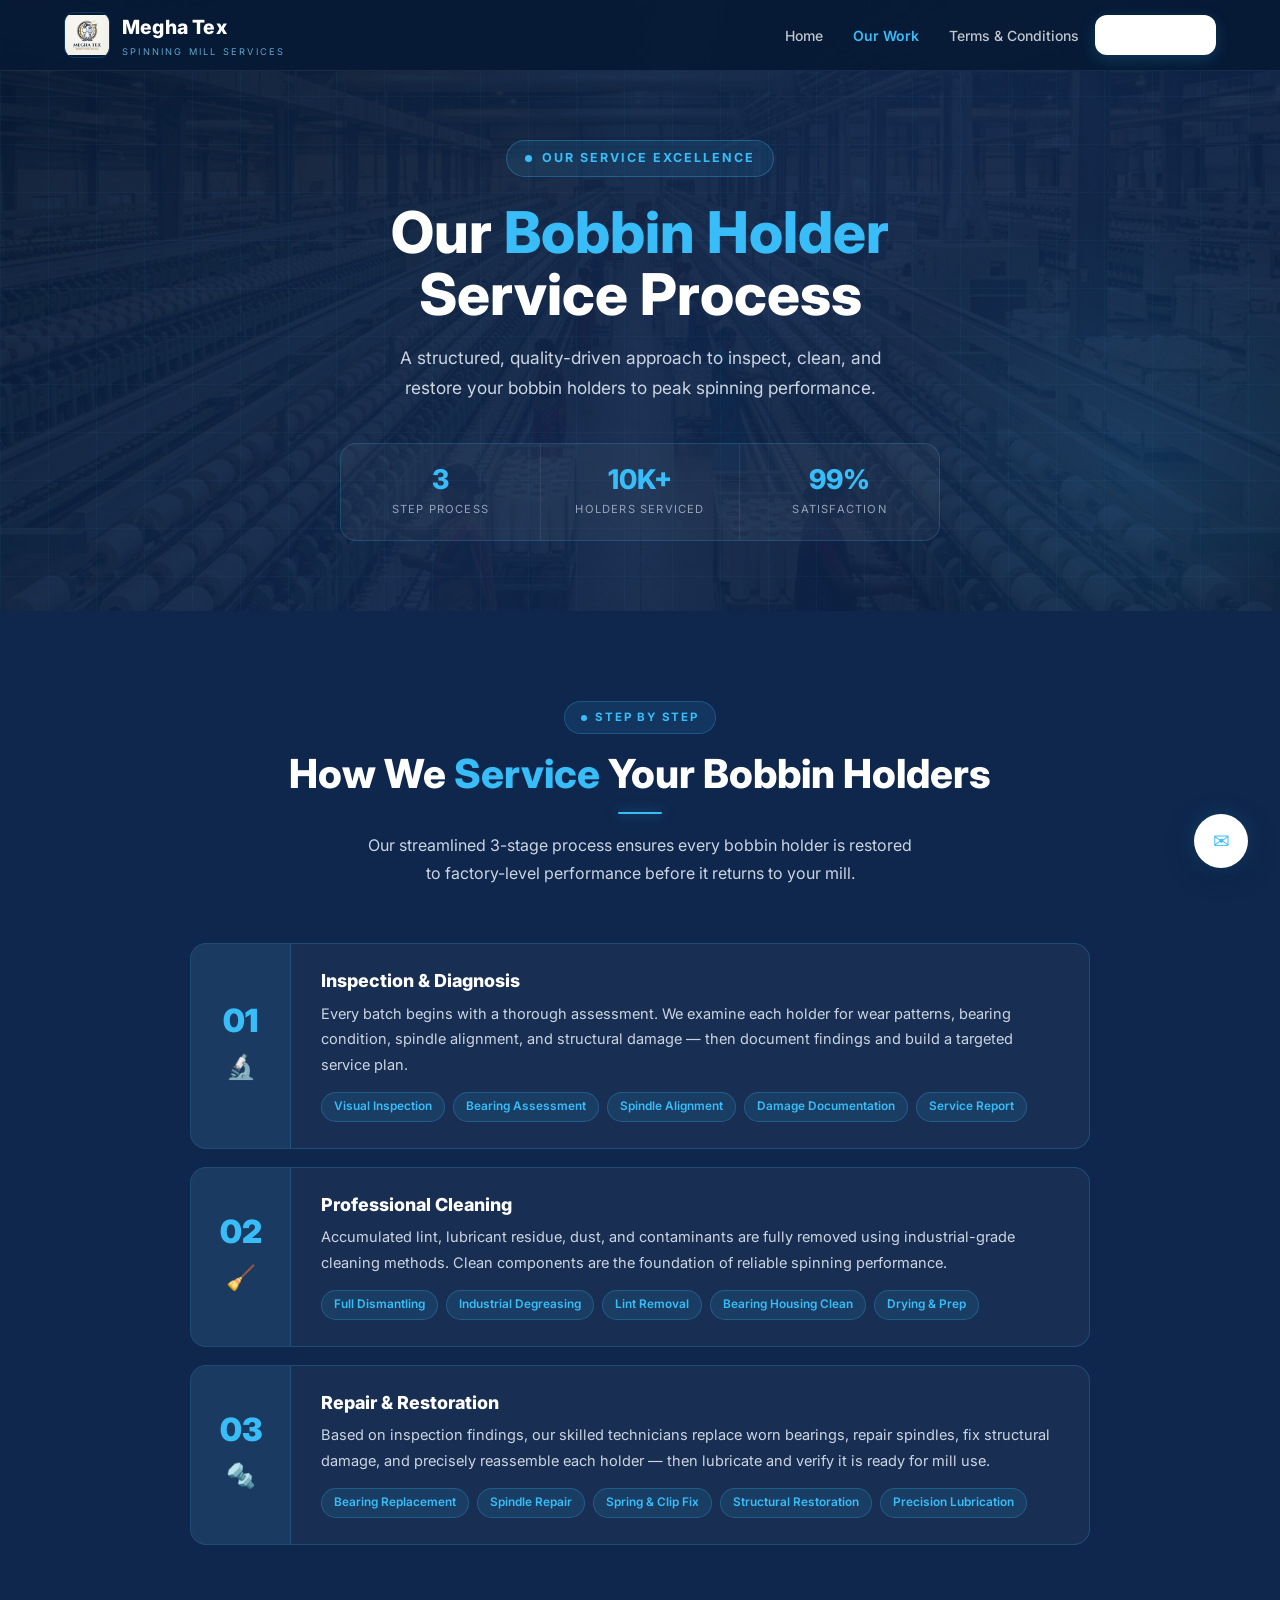
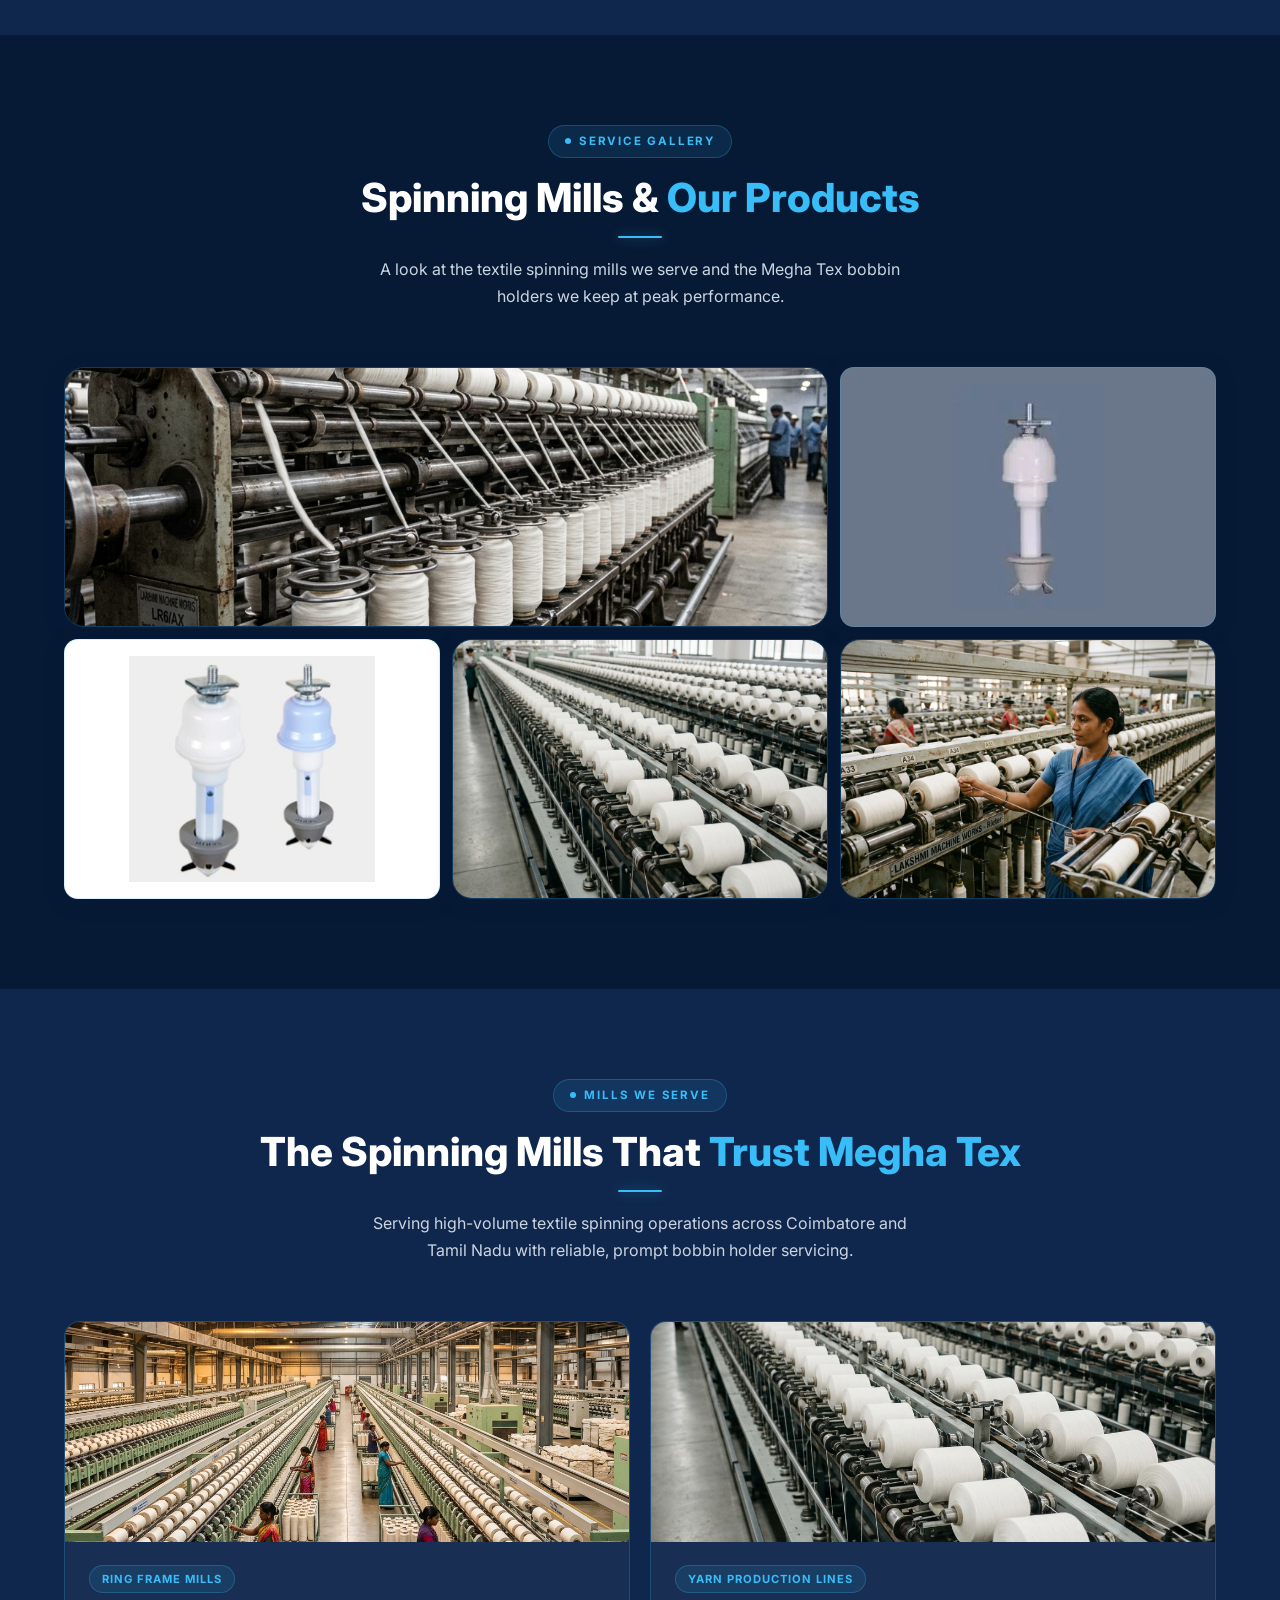
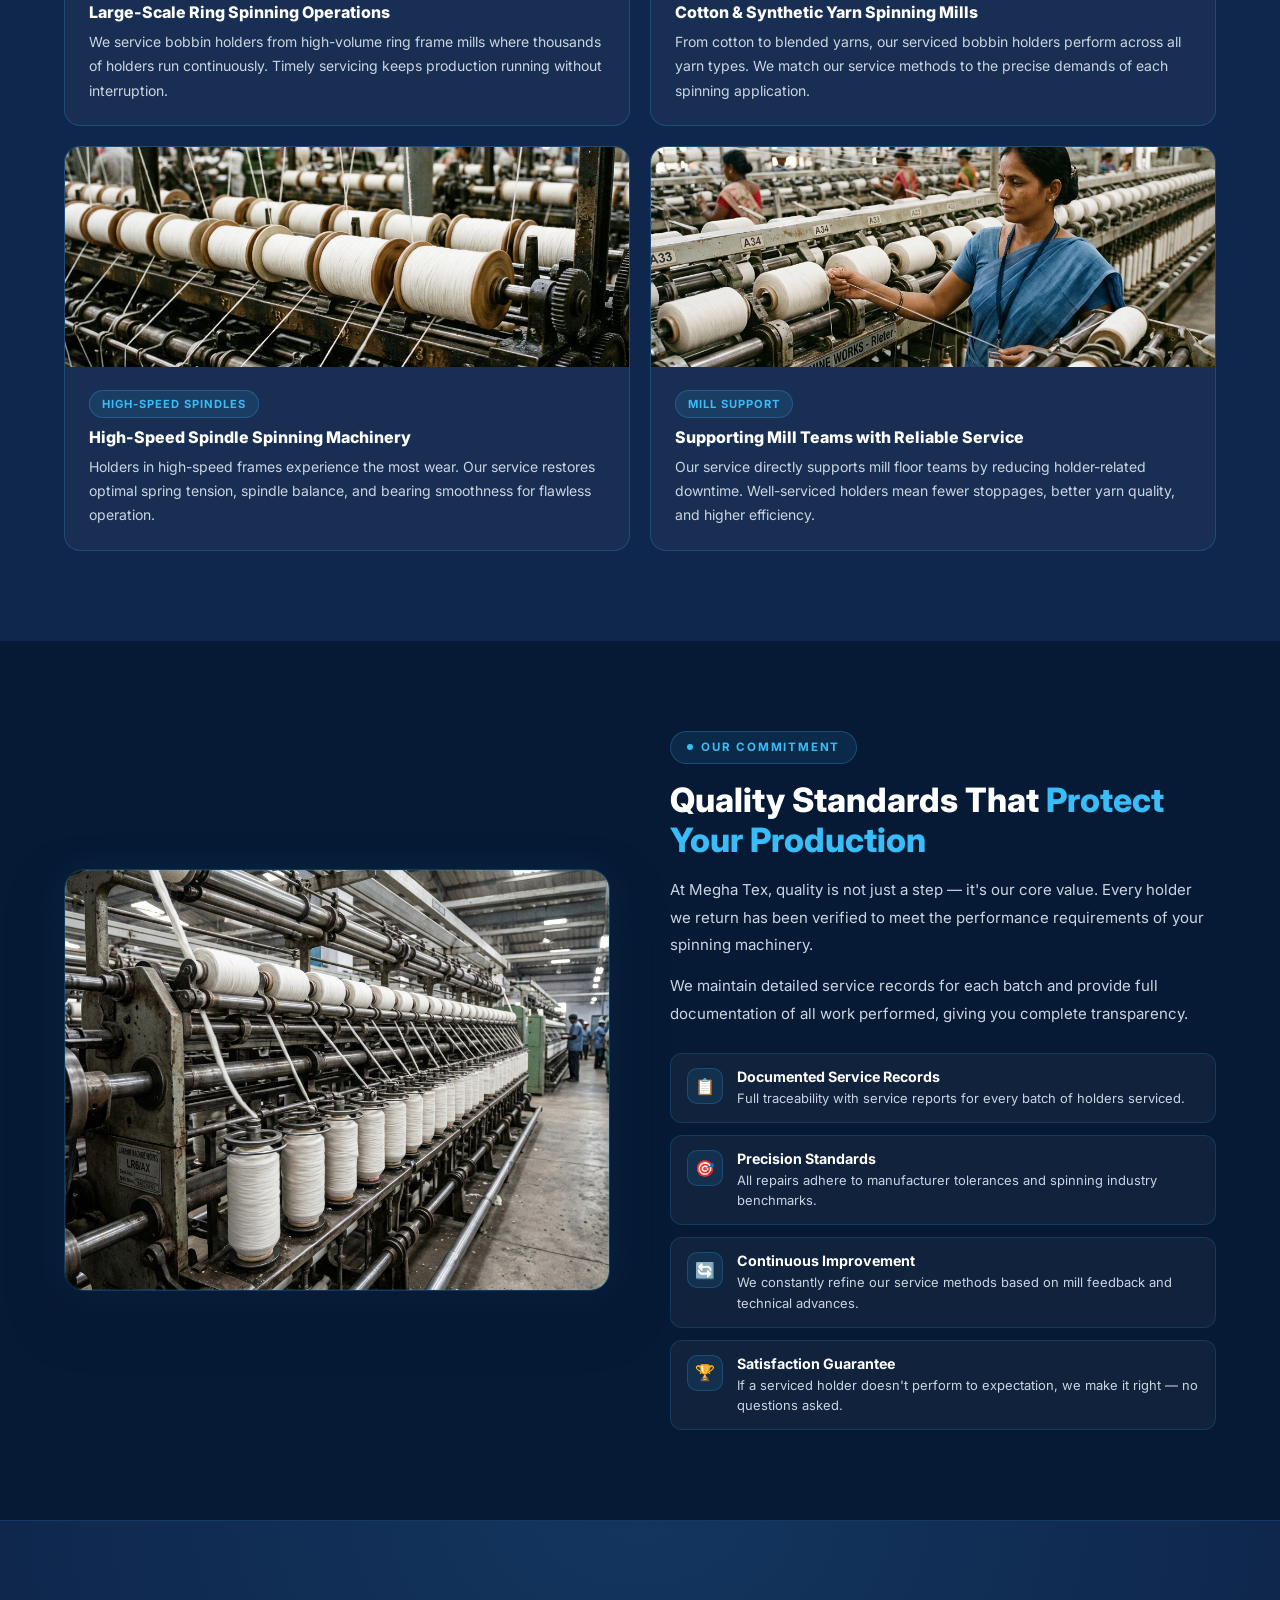
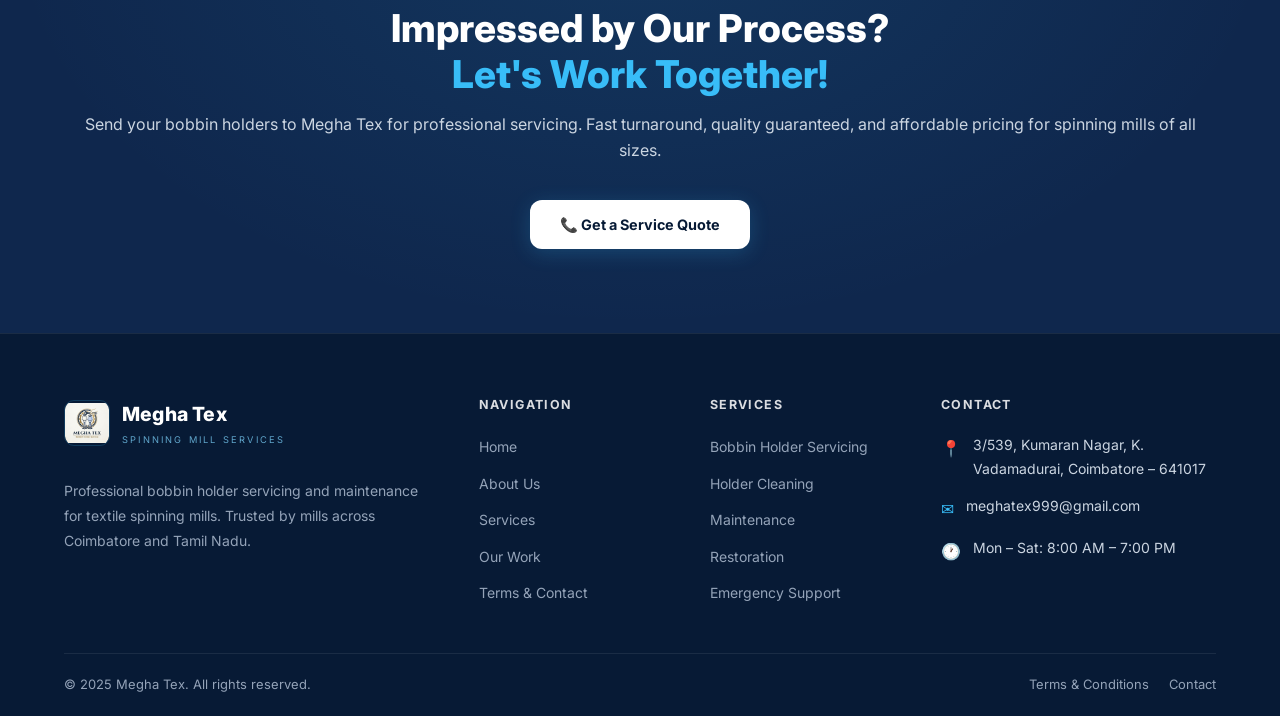
==== commit bd62d7b9: "Redesign: Sky Blue + White + Navy Industrial Theme — #071A35 navy bg, #38BDF8 sky blue accents, glas" ====
--- a/ourwork.html
+++ b/ourwork.html
@@ -10,198 +10,125 @@
   <link rel="preconnect" href="https://fonts.googleapis.com">
   <link rel="preconnect" href="https://fonts.gstatic.com" crossorigin>
 
-      <style>
-    /* ══════════════════════════════════════
-       OUR WORK PAGE – BLUE & WHITE INDUSTRIAL THEME
-       Navy #0A2540 | Blue #2563EB | Light Blue #60A5FA | White #FFFFFF
-    ══════════════════════════════════════ */
-
+        <style>
+    /* OUR WORK PAGE – SKY BLUE, WHITE & NAVY INDUSTRIAL THEME */
     :root {
-      --ow-navy:    #0A2540;
-      --ow-navy2:   #12355B;
-      --ow-blue:    #2563EB;
-      --ow-blue2:   #1D4ED8;
-      --ow-blight:  #60A5FA;
-      --ow-bpale:   #EFF6FF;
-      --ow-bpale2:  #DBEAFE;
-      --ow-text:    #0F172A;
-      --ow-muted:   #64748B;
-      --ow-border:  #E2E8F0;
-      --ow-bg:      #F8FAFC;
-      --ow-white:   #FFFFFF;
+      --ow-navy:   #071A35; --ow-navy2: #0F274D; --ow-mid: #102548;
+      --ow-sky:    #38BDF8; --ow-skyL:  #7DD3FC; --ow-skyP: #E0F2FE;
+      --ow-white:  #FFFFFF; --ow-text:  #CBD5E1; --ow-muted:#94A3B8;
+      --ow-border: rgba(56,189,248,0.20); --ow-border2: rgba(56,189,248,0.35);
     }
-
-    body { background: var(--ow-bg); color: var(--ow-text); }
-
-    /* Navbar — dark navy */
-    .navbar { background: rgba(10,37,64,0.95) !important; border-bottom: 1px solid rgba(255,255,255,0.08) !important; }
-    .navbar.scrolled { background: rgba(10,37,64,0.98) !important; box-shadow: 0 4px 24px rgba(10,37,64,0.40) !important; }
-    .nav-links a { color: rgba(255,255,255,0.80) !important; }
-    .nav-links a:hover { color: #60A5FA !important; background: rgba(255,255,255,0.06) !important; }
-    .nav-links a.active { color: #60A5FA !important; font-weight: 600 !important; }
-    .nav-cta { background: #2563EB !important; box-shadow: 0 4px 14px rgba(37,99,235,0.35) !important; }
-    .nav-cta:hover { background: #1D4ED8 !important; transform: translateY(-1px) !important; }
+    body { background: var(--ow-navy); color: var(--ow-text); }
+
+    .navbar { background: rgba(7,26,53,0.95) !important; border-bottom: 1px solid rgba(255,255,255,0.08) !important; backdrop-filter: blur(24px) !important; }
+    .navbar.scrolled { background: rgba(7,26,53,0.99) !important; box-shadow: 0 4px 30px rgba(7,26,53,0.80) !important; }
+    .nav-links a { color: rgba(255,255,255,0.75) !important; }
+    .nav-links a:hover { color: #38BDF8 !important; background: rgba(56,189,248,0.08) !important; }
+    .nav-links a.active { color: #38BDF8 !important; font-weight: 600 !important; }
+    .nav-cta { background: #FFFFFF !important; color: #071A35 !important; box-shadow: 0 4px 16px rgba(56,189,248,0.20) !important; }
+    .nav-cta:hover { background: #F1F5F9 !important; box-shadow: 0 8px 28px rgba(56,189,248,0.30) !important; }
     .hamburger span { background: #fff !important; }
-
-    /* Mobile menu */
-    .mobile-menu { background: rgba(10,37,64,0.98) !important; border-color: rgba(255,255,255,0.08) !important; }
-    .mobile-menu a { color: rgba(255,255,255,0.80) !important; }
-    .mobile-menu a:hover { background: rgba(255,255,255,0.06) !important; color: #60A5FA !important; }
-
-    /* ── Hero ── */
+    .mobile-menu { background: rgba(7,26,53,0.99) !important; }
+    .mobile-menu a { color: rgba(255,255,255,0.78) !important; }
+    .mobile-menu a:hover { color: #38BDF8 !important; background: rgba(56,189,248,0.08) !important; }
+
     .ow-hero {
-      position: relative;
-      background: linear-gradient(135deg, #0A2540 0%, #12355B 55%, #0D3060 100%);
-      padding: 140px 0 70px; overflow: hidden; text-align: center;
+      position: relative; padding: 140px 0 70px; overflow: hidden; text-align: center;
+      background: linear-gradient(135deg, #071A35 0%, #0F274D 55%, #0B2040 100%);
     }
-    .ow-hero::before {
-      content: ''; position: absolute; inset: 0;
-      background-image: url('images/spinning_mill_floor.png');
-      background-size: cover; background-position: center; opacity: 0.07;
-    }
-    /* Blue ambient glow */
-    .ow-hero::after {
-      content: ''; position: absolute; bottom: -100px; right: -100px;
-      width: 500px; height: 500px;
-      background: radial-gradient(circle, rgba(37,99,235,0.15) 0%, transparent 70%);
-      border-radius: 50%; pointer-events: none;
-    }
+    .ow-hero::before { content: ''; position: absolute; inset: 0; background-image: url('images/spinning_mill_floor.png'); background-size: cover; background-position: center; opacity: 0.06; }
+    .ow-hero::after { content: ''; position: absolute; bottom: -100px; right: -100px; width: 500px; height: 500px; background: radial-gradient(circle, rgba(56,189,248,0.12) 0%, transparent 70%); border-radius: 50%; pointer-events: none; }
     .ow-hero-grid { position: absolute; inset: 0; overflow: hidden; }
-    .ow-hero-grid::before {
-      content: ''; position: absolute; inset: 0;
-      background-image: linear-gradient(rgba(37,99,235,0.04) 1px, transparent 1px), linear-gradient(90deg, rgba(37,99,235,0.04) 1px, transparent 1px);
-      background-size: 48px 48px;
-    }
+    .ow-hero-grid::before { content: ''; position: absolute; inset: 0; background-image: linear-gradient(rgba(56,189,248,0.04) 1px, transparent 1px), linear-gradient(90deg, rgba(56,189,248,0.04) 1px, transparent 1px); background-size: 48px 48px; }
     .ow-hero-inner { position: relative; z-index: 2; }
-    .ow-hero-badge {
-      display: inline-flex; align-items: center; gap: 10px;
-      background: rgba(37,99,235,0.15); border: 1px solid rgba(96,165,250,0.35);
-      padding: 7px 18px; border-radius: 50px; margin-bottom: 24px;
-    }
-    .ow-hero-badge span { color: #60A5FA; font-size: 0.78rem; font-weight: 700; letter-spacing: 2px; text-transform: uppercase; }
-    .ow-hero-badge::before { content: ''; width: 7px; height: 7px; background: #60A5FA; border-radius: 50%; animation: pulse 2s infinite; }
+    .ow-hero-badge { display: inline-flex; align-items: center; gap: 10px; background: rgba(56,189,248,0.10); border: 1px solid rgba(56,189,248,0.30); padding: 7px 18px; border-radius: 50px; margin-bottom: 24px; }
+    .ow-hero-badge span { color: #38BDF8; font-size: 0.78rem; font-weight: 700; letter-spacing: 2px; text-transform: uppercase; }
+    .ow-hero-badge::before { content: ''; width: 7px; height: 7px; background: #38BDF8; border-radius: 50%; animation: pulse 2s infinite; }
     .ow-hero h1 { font-size: clamp(2.2rem, 5vw, 3.6rem); font-weight: 800; color: #fff; line-height: 1.08; margin-bottom: 18px; }
-    .ow-hero h1 em { color: #60A5FA; font-style: normal; }
-    .ow-hero p { color: rgba(255,255,255,0.72); font-size: 1.08rem; max-width: 540px; margin: 0 auto 40px; line-height: 1.75; }
-    .ow-hero-stats {
-      display: flex; justify-content: center; gap: 0;
-      background: rgba(255,255,255,0.05); border: 1px solid rgba(255,255,255,0.10);
-      border-radius: 16px; overflow: hidden; max-width: 600px; margin: 0 auto;
-    }
+    .ow-hero h1 em { color: #38BDF8; font-style: normal; }
+    .ow-hero p { color: #CBD5E1; font-size: 1.08rem; max-width: 540px; margin: 0 auto 40px; line-height: 1.75; }
+    .ow-hero-stats { display: flex; justify-content: center; gap: 0; background: rgba(255,255,255,0.04); border: 1px solid rgba(56,189,248,0.20); border-radius: 16px; overflow: hidden; max-width: 600px; margin: 0 auto; }
     .ow-stat { flex: 1; padding: 22px 16px; text-align: center; border-right: 1px solid rgba(255,255,255,0.08); }
     .ow-stat:last-child { border-right: none; }
-    .ow-stat-val { font-size: 1.7rem; font-weight: 800; color: #60A5FA; line-height: 1; margin-bottom: 6px; }
-    .ow-stat-lbl { font-size: 0.70rem; color: rgba(255,255,255,0.55); letter-spacing: 1.2px; text-transform: uppercase; }
-
-    /* ── Section Utilities ── */
-    .ow-section-tag {
-      display: inline-flex; align-items: center; gap: 8px;
-      background: rgba(37,99,235,0.08); border: 1px solid rgba(37,99,235,0.18); color: #2563EB;
-      padding: 6px 16px; border-radius: 50px; font-size: 0.72rem; font-weight: 700;
-      letter-spacing: 1.8px; text-transform: uppercase; margin-bottom: 16px;
-    }
-    .ow-section-tag::before { content: ''; width: 6px; height: 6px; background: #2563EB; border-radius: 50%; }
+    .ow-stat-val { font-size: 1.7rem; font-weight: 800; color: #38BDF8; line-height: 1; margin-bottom: 6px; }
+    .ow-stat-lbl { font-size: 0.70rem; color: #94A3B8; letter-spacing: 1.2px; text-transform: uppercase; }
+
+    .ow-section-tag { display: inline-flex; align-items: center; gap: 8px; background: rgba(56,189,248,0.10); border: 1px solid rgba(56,189,248,0.25); color: #38BDF8; padding: 6px 16px; border-radius: 50px; font-size: 0.72rem; font-weight: 700; letter-spacing: 1.8px; text-transform: uppercase; margin-bottom: 16px; }
+    .ow-section-tag::before { content: ''; width: 6px; height: 6px; background: #38BDF8; border-radius: 50%; }
     .ow-section-head { text-align: center; margin-bottom: 56px; }
-    .ow-section-head h2 { font-size: clamp(1.8rem, 3.5vw, 2.5rem); font-weight: 800; color: #0F172A; margin-bottom: 12px; }
-    .ow-section-head h2 em { color: #2563EB; font-style: normal; }
-    .ow-section-head p { color: #64748B; font-size: 1rem; max-width: 560px; margin: 0 auto; line-height: 1.72; }
-    .ow-divider { width: 44px; height: 3px; background: #2563EB; border-radius: 2px; margin: 14px auto 18px; }
-
-    /* ── Process Section ── */
-    .ow-process { padding: 90px 0; background: #FFFFFF; }
+    .ow-section-head h2 { font-size: clamp(1.8rem, 3.5vw, 2.5rem); font-weight: 800; color: #fff; margin-bottom: 12px; }
+    .ow-section-head h2 em { color: #38BDF8; font-style: normal; }
+    .ow-section-head p { color: #CBD5E1; font-size: 1rem; max-width: 560px; margin: 0 auto; line-height: 1.72; }
+    .ow-divider { width: 44px; height: 2px; background: #38BDF8; border-radius: 2px; margin: 14px auto 18px; box-shadow: 0 0 12px rgba(56,189,248,0.50); }
+
+    .ow-process { padding: 90px 0; background: #0F274D; }
     .ow-steps { display: flex; flex-direction: column; gap: 18px; max-width: 900px; margin: 0 auto; }
-    .ow-step {
-      display: grid; grid-template-columns: 100px 1fr; gap: 0;
-      background: #FFFFFF; border: 1px solid #E2E8F0; border-radius: 16px;
-      overflow: hidden; transition: all 0.28s ease; position: relative;
-      box-shadow: 0 1px 3px rgba(15,23,42,0.05);
-    }
-    .ow-step::before {
-      content: ''; position: absolute; top: 0; left: 0; right: 0; height: 2px;
-      background: linear-gradient(90deg, #2563EB, #60A5FA);
-      transform: scaleX(0); transform-origin: left; transition: transform 0.35s ease;
-    }
+    .ow-step { display: grid; grid-template-columns: 100px 1fr; gap: 0; background: rgba(255,255,255,0.04); border: 1px solid rgba(56,189,248,0.20); border-radius: 16px; overflow: hidden; transition: all 0.28s ease; position: relative; }
+    .ow-step::before { content: ''; position: absolute; top: 0; left: 0; right: 0; height: 2px; background: linear-gradient(90deg, #38BDF8, #7DD3FC); transform: scaleX(0); transform-origin: left; transition: transform 0.35s ease; }
     .ow-step:hover::before { transform: scaleX(1); }
-    .ow-step:hover { border-color: rgba(37,99,235,0.20); transform: translateX(5px); box-shadow: -3px 0 0 #2563EB, 0 8px 24px rgba(37,99,235,0.12); }
-    .ow-step-num {
-      background: #EFF6FF; display: flex; flex-direction: column;
-      align-items: center; justify-content: center; padding: 28px 16px;
-      border-right: 1px solid #E2E8F0; gap: 10px;
-    }
-    .ow-step-num .num { font-size: 2rem; font-weight: 900; color: #2563EB; line-height: 1; }
-    .ow-step-num .icon { font-size: 1.5rem; }
+    .ow-step:hover { border-color: rgba(56,189,248,0.40); transform: translateX(5px); box-shadow: -3px 0 0 #38BDF8, 0 8px 30px rgba(7,26,53,0.60), 0 0 20px rgba(56,189,248,0.10); }
+    .ow-step-num { background: rgba(56,189,248,0.08); display: flex; flex-direction: column; align-items: center; justify-content: center; padding: 28px 16px; border-right: 1px solid rgba(56,189,248,0.20); gap: 10px; }
+    .ow-step-num .num { font-size: 2rem; font-weight: 900; color: #38BDF8; line-height: 1; }
+    .ow-step-num .icon { font-size: 1.5rem; color: #7DD3FC; }
     .ow-step-body { padding: 26px 30px; }
-    .ow-step-body h3 { font-size: 1.12rem; font-weight: 800; color: #0F172A; margin-bottom: 10px; }
-    .ow-step-body p { font-size: 0.91rem; color: #64748B; line-height: 1.75; margin-bottom: 14px; }
+    .ow-step-body h3 { font-size: 1.12rem; font-weight: 800; color: #fff; margin-bottom: 10px; }
+    .ow-step-body p { font-size: 0.91rem; color: #CBD5E1; line-height: 1.75; margin-bottom: 14px; }
     .ow-step-tags { display: flex; flex-wrap: wrap; gap: 8px; }
-    .ow-tag {
-      background: #EFF6FF; border: 1px solid rgba(37,99,235,0.18); color: #2563EB;
-      font-size: 0.74rem; font-weight: 600; padding: 4px 12px; border-radius: 50px;
-    }
-
-    /* ── Gallery Section ── */
-    .ow-gallery { padding: 90px 0; background: #F8FAFC; }
+    .ow-tag { background: rgba(56,189,248,0.10); border: 1px solid rgba(56,189,248,0.25); color: #38BDF8; font-size: 0.74rem; font-weight: 600; padding: 4px 12px; border-radius: 50px; }
+
+    .ow-gallery { padding: 90px 0; background: #071A35; }
     .ow-gallery-grid { display: grid; grid-template-columns: repeat(3,1fr); grid-template-rows: 260px 260px; gap: 12px; }
-    .ow-gallery-item {
-      position: relative; border-radius: 20px; overflow: hidden; cursor: pointer;
-      border: 1px solid #E2E8F0; box-shadow: 0 1px 3px rgba(15,23,42,0.06);
-    }
+    .ow-gallery-item { position: relative; border-radius: 20px; overflow: hidden; cursor: pointer; border: 1px solid rgba(56,189,248,0.20); box-shadow: 0 4px 16px rgba(7,26,53,0.50); }
     .ow-gallery-item:nth-child(1) { grid-column: span 2; }
     .ow-gallery-item img { width: 100%; height: 100%; object-fit: cover; display: block; transition: transform 0.45s ease; }
     .ow-gallery-item:hover img { transform: scale(1.03); }
-    .ow-gallery-overlay {
-      position: absolute; inset: 0;
-      background: linear-gradient(180deg, transparent 45%, rgba(10,37,64,0.90) 100%);
-      display: flex; align-items: flex-end; padding: 20px; opacity: 0; transition: opacity 0.3s ease;
-    }
+    .ow-gallery-overlay { position: absolute; inset: 0; background: linear-gradient(180deg, transparent 45%, rgba(7,26,53,0.92) 100%); display: flex; align-items: flex-end; padding: 20px; opacity: 0; transition: opacity 0.3s ease; }
     .ow-gallery-item:hover .ow-gallery-overlay { opacity: 1; }
-    .ow-gallery-label { color: #fff; font-size: 0.875rem; font-weight: 700; border-left: 3px solid #60A5FA; padding-left: 10px; }
+    .ow-gallery-label { color: #fff; font-size: 0.875rem; font-weight: 700; border-left: 3px solid #38BDF8; padding-left: 10px; }
     .ow-gallery-item.product-bg img { object-fit: contain; background: #ffffff; padding: 16px; image-rendering: -webkit-optimize-contrast; image-rendering: crisp-edges; }
 
-    /* ── Mills Showcase ── */
-    .ow-mills { padding: 90px 0; background: #FFFFFF; }
+    .ow-mills { padding: 90px 0; background: #0F274D; }
     .ow-mills-grid { display: grid; grid-template-columns: repeat(2,1fr); gap: 20px; }
-    .ow-mill-card { background: #FFFFFF; border: 1px solid #E2E8F0; border-radius: 16px; overflow: hidden; transition: all 0.28s ease; box-shadow: 0 1px 3px rgba(15,23,42,0.05); }
-    .ow-mill-card:hover { border-color: rgba(37,99,235,0.20); transform: translateY(-5px); box-shadow: 0 16px 40px rgba(37,99,235,0.12); }
+    .ow-mill-card { background: rgba(255,255,255,0.04); border: 1px solid rgba(56,189,248,0.20); border-radius: 16px; overflow: hidden; transition: all 0.28s ease; }
+    .ow-mill-card:hover { border-color: rgba(56,189,248,0.40); transform: translateY(-5px); box-shadow: 0 16px 40px rgba(7,26,53,0.60), 0 0 24px rgba(56,189,248,0.10); }
     .ow-mill-card img { width: 100%; height: 220px; object-fit: cover; display: block; transition: transform 0.45s ease; }
     .ow-mill-card:hover img { transform: scale(1.04); }
     .ow-mill-body { padding: 22px 24px; }
-    .ow-mill-badge { display: inline-block; background: #EFF6FF; border: 1px solid rgba(37,99,235,0.18); color: #1D4ED8; font-size: 0.70rem; font-weight: 700; letter-spacing: 1px; text-transform: uppercase; padding: 4px 12px; border-radius: 50px; margin-bottom: 10px; }
-    .ow-mill-body h3 { font-size: 1rem; font-weight: 800; color: #0F172A; margin-bottom: 8px; }
-    .ow-mill-body p { font-size: 0.875rem; color: #64748B; line-height: 1.72; }
-
-    /* ── Quality Commitment ── */
-    .ow-quality { padding: 90px 0; background: #F8FAFC; }
+    .ow-mill-badge { display: inline-block; background: rgba(56,189,248,0.10); border: 1px solid rgba(56,189,248,0.25); color: #38BDF8; font-size: 0.70rem; font-weight: 700; letter-spacing: 1px; text-transform: uppercase; padding: 4px 12px; border-radius: 50px; margin-bottom: 10px; }
+    .ow-mill-body h3 { font-size: 1rem; font-weight: 800; color: #fff; margin-bottom: 8px; }
+    .ow-mill-body p { font-size: 0.875rem; color: #CBD5E1; line-height: 1.72; }
+
+    .ow-quality { padding: 90px 0; background: #071A35; }
     .ow-quality-grid { display: grid; grid-template-columns: 1fr 1fr; gap: 60px; align-items: center; }
-    .ow-quality-img { border-radius: 20px; overflow: hidden; position: relative; box-shadow: 0 24px 50px rgba(15,23,42,0.10); }
+    .ow-quality-img { border-radius: 20px; overflow: hidden; position: relative; box-shadow: 0 24px 50px rgba(7,26,53,0.70), 0 0 40px rgba(56,189,248,0.08); border: 1px solid rgba(56,189,248,0.20); }
     .ow-quality-img img { width: 100%; height: 420px; object-fit: cover; display: block; }
-    .ow-quality-img::after { content: ''; position: absolute; inset: 0; border-radius: 20px; border: 2px solid rgba(37,99,235,0.12); pointer-events: none; }
-    .ow-quality-content h2 { font-size: clamp(1.6rem, 3vw, 2.1rem); font-weight: 800; color: #0F172A; margin-bottom: 16px; }
-    .ow-quality-content h2 em { color: #2563EB; font-style: normal; }
-    .ow-quality-content p { color: #64748B; line-height: 1.82; font-size: 0.94rem; margin-bottom: 14px; }
+    .ow-quality-img::after { content: ''; position: absolute; inset: 0; border-radius: 20px; border: 1px solid rgba(56,189,248,0.15); pointer-events: none; }
+    .ow-quality-content h2 { font-size: clamp(1.6rem, 3vw, 2.1rem); font-weight: 800; color: #fff; margin-bottom: 16px; }
+    .ow-quality-content h2 em { color: #38BDF8; font-style: normal; }
+    .ow-quality-content p { color: #CBD5E1; line-height: 1.82; font-size: 0.94rem; margin-bottom: 14px; }
     .ow-quality-items { display: flex; flex-direction: column; gap: 12px; margin-top: 26px; }
-    .ow-qi { display: flex; align-items: flex-start; gap: 14px; background: #FFFFFF; border: 1px solid #E2E8F0; padding: 14px 16px; border-radius: 12px; transition: all 0.25s ease; box-shadow: 0 1px 3px rgba(15,23,42,0.04); }
-    .ow-qi:hover { border-color: rgba(37,99,235,0.25); box-shadow: 0 6px 20px rgba(37,99,235,0.12); }
-    .ow-qi-icon { width: 36px; height: 36px; flex-shrink: 0; background: #EFF6FF; border-radius: 10px; display: flex; align-items: center; justify-content: center; font-size: 1rem; border: 1px solid rgba(37,99,235,0.14); color: #2563EB; }
-    .ow-qi-text h4 { font-size: 0.89rem; font-weight: 700; color: #0F172A; margin-bottom: 3px; }
-    .ow-qi-text p { font-size: 0.81rem; color: #64748B; line-height: 1.55; margin: 0; }
-
-    /* ── CTA Banner ── */
-    .ow-cta { padding: 84px 0; background: #0A2540; text-align: center; position: relative; overflow: hidden; }
-    .ow-cta::before { content: ''; position: absolute; inset: 0; background: radial-gradient(ellipse at 50% 0%, rgba(37,99,235,0.18) 0%, transparent 70%); }
+    .ow-qi { display: flex; align-items: flex-start; gap: 14px; background: rgba(255,255,255,0.04); border: 1px solid rgba(56,189,248,0.15); padding: 14px 16px; border-radius: 12px; transition: all 0.25s ease; }
+    .ow-qi:hover { border-color: rgba(56,189,248,0.35); box-shadow: 0 0 20px rgba(56,189,248,0.10); }
+    .ow-qi-icon { width: 36px; height: 36px; flex-shrink: 0; background: rgba(56,189,248,0.10); border-radius: 10px; display: flex; align-items: center; justify-content: center; font-size: 1rem; border: 1px solid rgba(56,189,248,0.20); color: #38BDF8; }
+    .ow-qi-text h4 { font-size: 0.89rem; font-weight: 700; color: #fff; margin-bottom: 3px; }
+    .ow-qi-text p { font-size: 0.81rem; color: #CBD5E1; line-height: 1.55; margin: 0; }
+
+    .ow-cta { padding: 84px 0; background: #0F274D; text-align: center; position: relative; overflow: hidden; border-top: 1px solid rgba(56,189,248,0.12); }
+    .ow-cta::before { content: ''; position: absolute; inset: 0; background: radial-gradient(ellipse at 50% 0%, rgba(56,189,248,0.10) 0%, transparent 70%); }
     .ow-cta-inner { position: relative; z-index: 1; }
     .ow-cta h2 { font-size: clamp(1.7rem, 3.5vw, 2.4rem); font-weight: 800; color: #fff; margin-bottom: 14px; }
-    .ow-cta h2 em { color: #60A5FA; font-style: normal; }
-    .ow-cta p { color: rgba(255,255,255,0.65); font-size: 1rem; margin-bottom: 36px; }
+    .ow-cta h2 em { color: #38BDF8; font-style: normal; }
+    .ow-cta p { color: #CBD5E1; font-size: 1rem; margin-bottom: 36px; }
     .ow-cta-btns { display: flex; justify-content: center; gap: 14px; flex-wrap: wrap; }
-    .ow-btn-amber { display: inline-flex; align-items: center; gap: 8px; padding: 13px 30px; border-radius: 14px; background: #2563EB; color: #fff; font-weight: 600; font-size: 0.9rem; text-decoration: none; border: none; cursor: pointer; font-family: 'Inter',system-ui,sans-serif; box-shadow: 0 4px 14px rgba(37,99,235,0.35); transition: all 0.22s ease; }
-    .ow-btn-amber:hover { transform: translateY(-2px); background: #1D4ED8; box-shadow: 0 8px 24px rgba(37,99,235,0.45); }
-    .ow-btn-outline { display: inline-flex; align-items: center; gap: 8px; padding: 13px 30px; border-radius: 14px; background: transparent; color: #fff; border: 1.5px solid rgba(255,255,255,0.40); font-weight: 600; font-size: 0.9rem; text-decoration: none; cursor: pointer; font-family: 'Inter',system-ui,sans-serif; transition: all 0.22s ease; }
-    .ow-btn-outline:hover { background: rgba(255,255,255,0.08); border-color: rgba(255,255,255,0.75); transform: translateY(-2px); }
-
-    .footer { background: #0A2540; }
-    .float-btn { background: #2563EB !important; box-shadow: 0 6px 20px rgba(37,99,235,0.40) !important; }
-    .float-btn:hover { background: #1D4ED8 !important; box-shadow: 0 10px 32px rgba(37,99,235,0.55) !important; }
+    .ow-btn-amber { display: inline-flex; align-items: center; gap: 8px; padding: 13px 30px; border-radius: 12px; background: #fff; color: #071A35; font-weight: 700; font-size: 0.9rem; text-decoration: none; border: none; cursor: pointer; font-family: 'Inter',system-ui,sans-serif; box-shadow: 0 4px 20px rgba(56,189,248,0.20); transition: all 0.22s ease; }
+    .ow-btn-amber:hover { transform: translateY(-2px); background: #F1F5F9; box-shadow: 0 8px 28px rgba(56,189,248,0.30); }
+    .ow-btn-outline { display: inline-flex; align-items: center; gap: 8px; padding: 13px 30px; border-radius: 12px; background: transparent; color: #fff; border: 1px solid #38BDF8; font-weight: 600; font-size: 0.9rem; text-decoration: none; cursor: pointer; font-family: 'Inter',system-ui,sans-serif; transition: all 0.22s ease; }
+    .ow-btn-outline:hover { background: rgba(56,189,248,0.10); border-color: #7DD3FC; transform: translateY(-2px); }
+
+    .footer { background: #071A35; border-top: 1px solid rgba(255,255,255,0.08); }
+    .float-btn { background: #fff !important; color: #38BDF8 !important; box-shadow: 0 6px 24px rgba(7,26,53,0.50), 0 0 20px rgba(56,189,248,0.20) !important; }
+    .float-btn:hover { background: #38BDF8 !important; color: #fff !important; box-shadow: 0 10px 32px rgba(56,189,248,0.40) !important; }
+    .float-btn.active { background: #38BDF8 !important; color: #fff !important; }
 
     @media (max-width: 768px) {
       .ow-step { grid-template-columns: 80px 1fr; }
@@ -216,7 +143,7 @@
     }
     @media (max-width: 480px) {
       .ow-step { grid-template-columns: 1fr; }
-      .ow-step-num { flex-direction: row; justify-content: flex-start; padding: 16px 20px; border-right: none; border-bottom: 1px solid #E2E8F0; }
+      .ow-step-num { flex-direction: row; justify-content: flex-start; padding: 16px 20px; border-right: none; border-bottom: 1px solid rgba(56,189,248,0.20); }
       .ow-gallery-grid { grid-template-columns: 1fr; }
       .ow-gallery-item:nth-child(1) { grid-column: span 1; }
     }
--- a/style.css
+++ b/style.css
@@ -1,9 +1,8 @@
 /* ============================================================
-   MEGHA TEX – Premium Blue & White Industrial Theme
-   Primary Navy: #0A2540 | Dark Blue: #12355B | Medium Blue: #2563EB
-   Light Blue: #60A5FA | Background: #F8FAFC | White: #FFFFFF
-   Font: Inter (700-800 headings, 400-500 body, 600 buttons)
-   Reference: Siemens · ABB · Schneider Electric Industrial B2B
+   MEGHA TEX – Premium Sky Blue, White & Navy Industrial Theme
+   Dark Navy: #071A35 | Navy: #0F274D | Sky Blue: #38BDF8
+   Light Sky: #7DD3FC | White: #FFFFFF | No orange/gold anywhere
+   Font: Inter | Reference: Premium Industrial Engineering B2B
    ============================================================ */
 
 @import url('https://fonts.googleapis.com/css2?family=Inter:wght@300;400;500;600;700;800;900&display=swap');
@@ -12,52 +11,66 @@
 *, *::before, *::after { box-sizing: border-box; margin: 0; padding: 0; }
 
 :root {
-  /* Brand Blue Palette */
-  --navy:         #0A2540;
-  --navy-mid:     #12355B;
-  --blue:         #2563EB;
-  --blue-hover:   #1D4ED8;
-  --blue-dark:    #1E40AF;
-  --blue-light:   #60A5FA;
-  --blue-accent:  #3B82F6;
-  --blue-pale:    #DBEAFE;
-  --blue-pale2:   #EFF6FF;
-
-  /* Neutral Palette */
+  /* Primary Palette */
+  --navy-deep:    #071A35;
+  --navy:         #0F274D;
+  --navy-mid:     #102548;
+  --navy-light:   #163360;
+  --sky:          #38BDF8;
+  --sky-light:    #7DD3FC;
+  --sky-pale:     #E0F2FE;
+  --sky-pale2:    #BAE6FD;
   --white:        #FFFFFF;
-  --grey-bg:      #F8FAFC;
-  --grey-light:   #F1F5F9;
-  --grey-border:  #E2E8F0;
-  --grey-mid:     #94A3B8;
-  --grey-dark:    #64748B;
-  --text-primary: #0F172A;
-  --text-body:    #475569;
-  --text-muted:   #64748B;
-
-  /* Legacy aliases */
   --off-white:    #F8FAFC;
-  --gold:         #2563EB;
-  --gold-light:   #60A5FA;
-  --sky:          #60A5FA;
-  --steel:        #12355B;
+
+  /* Text */
+  --text-primary: #FFFFFF;
+  --text-body:    #CBD5E1;
+  --text-muted:   #94A3B8;
+  --text-dark:    #0F172A;
+  --text-dark2:   #1E293B;
+
+  /* Borders */
+  --border:       rgba(255,255,255,0.08);
+  --border-sky:   rgba(56,189,248,0.20);
+  --border-sky2:  rgba(56,189,248,0.35);
+  --border-light: #E2E8F0;
+
+  /* Section backgrounds */
+  --section-dark: #071A35;
+  --section-mid:  #0F274D;
+  --section-light:#F8FAFC;
+
+  /* Legacy aliases for compatibility */
+  --grey-bg:      #071A35;
+  --grey-light:   #0F274D;
+  --grey-border:  rgba(255,255,255,0.10);
+  --grey-dark:    #94A3B8;
+  --grey-mid:     #64748B;
+  --gold:         #38BDF8;
+  --gold-light:   #7DD3FC;
+  --blue:         #38BDF8;
+  --blue-light:   #7DD3FC;
+  --steel:        #0F274D;
 
   /* Gradients */
-  --gradient-hero:   linear-gradient(135deg, #0A2540 0%, #12355B 50%, #0D3060 100%);
-  --gradient-blue:   linear-gradient(135deg, #2563EB 0%, #1D4ED8 100%);
-  --gradient-navy:   linear-gradient(135deg, #0A2540 0%, #12355B 100%);
-  --gradient-light:  linear-gradient(135deg, #EFF6FF 0%, #DBEAFE 100%);
+  --gradient-hero:  linear-gradient(135deg, #071A35 0%, #0F274D 55%, #0B2040 100%);
+  --gradient-sky:   linear-gradient(135deg, #38BDF8 0%, #0EA5E9 100%);
+  --gradient-navy:  linear-gradient(135deg, #071A35 0%, #0F274D 100%);
+  --gradient-blue:  linear-gradient(135deg, #38BDF8 0%, #0EA5E9 100%);
+  --gradient-card:  linear-gradient(135deg, rgba(56,189,248,0.06) 0%, rgba(56,189,248,0.02) 100%);
 
   /* Shadows */
-  --shadow-xs:    0 1px 3px rgba(15,23,42,0.06), 0 1px 2px rgba(15,23,42,0.04);
-  --shadow-sm:    0 4px 8px rgba(15,23,42,0.06), 0 2px 4px rgba(15,23,42,0.04);
-  --shadow-md:    0 10px 25px rgba(15,23,42,0.08), 0 4px 10px rgba(15,23,42,0.05);
-  --shadow-lg:    0 24px 48px rgba(15,23,42,0.10), 0 8px 20px rgba(15,23,42,0.06);
-  --shadow-blue:  0 8px 25px rgba(37,99,235,0.25);
-  --shadow-navy:  0 20px 50px rgba(10,37,64,0.30);
-  --shadow-glow:  0 0 30px rgba(37,99,235,0.20);
+  --shadow-xs:    0 1px 3px rgba(7,26,53,0.30), 0 1px 2px rgba(7,26,53,0.20);
+  --shadow-sm:    0 4px 8px rgba(7,26,53,0.40), 0 2px 4px rgba(7,26,53,0.25);
+  --shadow-md:    0 10px 25px rgba(7,26,53,0.50), 0 4px 10px rgba(7,26,53,0.30);
+  --shadow-lg:    0 24px 48px rgba(7,26,53,0.60), 0 8px 20px rgba(7,26,53,0.35);
+  --shadow-sky:   0 8px 30px rgba(56,189,248,0.25);
+  --shadow-navy:  0 20px 50px rgba(7,26,53,0.70);
+  --shadow-glow:  0 0 40px rgba(56,189,248,0.15);
 
   --radius-sm:    8px;
-  --radius-md:    14px;
+  --radius-md:    12px;
   --radius-lg:    20px;
   --radius-xl:    32px;
   --transition:   all 0.28s cubic-bezier(0.4, 0, 0.2, 1);
@@ -69,7 +82,7 @@
 
 body {
   font-family: var(--font-main);
-  background: var(--grey-bg);
+  background: var(--navy-deep);
   color: var(--text-body);
   line-height: 1.65;
   overflow-x: hidden;
@@ -79,41 +92,42 @@
 
 /* ── Scrollbar ── */
 ::-webkit-scrollbar { width: 6px; }
-::-webkit-scrollbar-track { background: var(--grey-light); }
-::-webkit-scrollbar-thumb { background: var(--blue); border-radius: 3px; }
+::-webkit-scrollbar-track { background: var(--navy); }
+::-webkit-scrollbar-thumb { background: var(--sky); border-radius: 3px; }
+::-webkit-scrollbar-thumb:hover { background: var(--sky-light); }
 
 /* ── Typography ── */
-h1,h2,h3,h4,h5 { font-family: var(--font-head); line-height: 1.2; color: var(--text-primary); font-weight: 700; }
+h1,h2,h3,h4,h5 { font-family: var(--font-head); line-height: 1.2; color: var(--white); font-weight: 700; }
 
 /* ── Utility ── */
 .container { max-width: 1200px; margin: 0 auto; padding: 0 24px; }
 
 .section-tag {
   display: inline-flex; align-items: center; gap: 8px;
-  background: rgba(37,99,235,0.08); color: var(--blue);
-  border: 1px solid rgba(37,99,235,0.18);
+  background: rgba(56,189,248,0.10); color: var(--sky);
+  border: 1px solid rgba(56,189,248,0.25);
   padding: 6px 16px; border-radius: 50px;
   font-size: 0.72rem; font-weight: 700; letter-spacing: 1.8px;
   text-transform: uppercase; margin-bottom: 16px;
 }
 .section-tag::before {
   content: ''; width: 6px; height: 6px;
-  background: var(--blue); border-radius: 50%; display: block;
-}
-
-/* ══════════════════════════════════════════
-   NAVIGATION — Dark Navy
+  background: var(--sky); border-radius: 50%; display: block;
+}
+
+/* ══════════════════════════════════════════
+   NAVIGATION — Deep Navy
 ══════════════════════════════════════════ */
 .navbar {
   position: fixed; top: 0; left: 0; right: 0; z-index: 1000;
-  background: rgba(10,37,64,0.95);
-  backdrop-filter: blur(20px); -webkit-backdrop-filter: blur(20px);
-  border-bottom: 1px solid rgba(255,255,255,0.08);
+  background: rgba(7,26,53,0.95);
+  backdrop-filter: blur(24px); -webkit-backdrop-filter: blur(24px);
+  border-bottom: 1px solid var(--border);
   transition: var(--transition);
 }
 .navbar.scrolled {
-  background: rgba(10,37,64,0.98);
-  box-shadow: 0 4px 24px rgba(10,37,64,0.40);
+  background: rgba(7,26,53,0.99);
+  box-shadow: 0 4px 30px rgba(7,26,53,0.80), 0 0 0 1px var(--border);
 }
 .nav-inner {
   display: flex; align-items: center; justify-content: space-between;
@@ -124,36 +138,37 @@
   width: 46px; height: 46px; background: transparent;
   border-radius: 10px; display: flex; align-items: center;
   justify-content: center; overflow: hidden; flex-shrink: 0;
+  border: 1px solid rgba(56,189,248,0.20);
 }
 .logo-icon img { width: 100%; height: 100%; object-fit: contain; display: block; border-radius: 8px; }
 .logo-text { display: flex; flex-direction: column; }
 .logo-name { font-size: 1.22rem; font-weight: 800; color: var(--white); letter-spacing: 0.2px; }
-.logo-sub { font-size: 0.58rem; color: rgba(255,255,255,0.50); letter-spacing: 2.2px; text-transform: uppercase; margin-top: 1px; }
+.logo-sub { font-size: 0.58rem; color: var(--sky-light); letter-spacing: 2.2px; text-transform: uppercase; margin-top: 1px; opacity: 0.75; }
 
 .nav-links { display: flex; align-items: center; gap: 2px; list-style: none; }
 .nav-links a {
-  color: rgba(255,255,255,0.80); text-decoration: none;
+  color: rgba(255,255,255,0.75); text-decoration: none;
   font-size: 0.875rem; font-weight: 500; padding: 8px 14px;
   border-radius: var(--radius-sm); transition: var(--transition);
 }
-.nav-links a:hover { color: var(--blue-light); background: rgba(255,255,255,0.06); }
-.nav-links a.active { color: var(--blue-light); font-weight: 600; }
+.nav-links a:hover { color: var(--sky); background: rgba(56,189,248,0.08); }
+.nav-links a.active { color: var(--sky); font-weight: 600; }
 
 .nav-cta {
-  background: var(--blue) !important;
-  color: var(--white) !important;
+  background: var(--white) !important;
+  color: var(--navy-deep) !important;
   padding: 9px 22px !important;
   border-radius: var(--radius-md) !important;
-  font-weight: 600 !important;
+  font-weight: 700 !important;
   font-size: 0.855rem !important;
-  box-shadow: var(--shadow-blue) !important;
+  box-shadow: 0 4px 16px rgba(56,189,248,0.20) !important;
   transition: var(--transition) !important;
   display: inline-flex; align-items: center; justify-content: center;
 }
 .nav-cta:hover {
-  background: var(--blue-hover) !important;
+  background: var(--sky-pale) !important;
   transform: translateY(-1px) !important;
-  box-shadow: 0 10px 28px rgba(37,99,235,0.35) !important;
+  box-shadow: 0 8px 28px rgba(56,189,248,0.30) !important;
 }
 
 .hamburger {
@@ -171,22 +186,22 @@
 /* ── Mobile Menu ── */
 .mobile-menu {
   display: none; position: fixed; top: 70px; left: 0; right: 0;
-  background: rgba(10,37,64,0.98);
-  border-bottom: 1px solid rgba(255,255,255,0.08);
+  background: rgba(7,26,53,0.99);
+  border-bottom: 1px solid var(--border);
   padding: 16px 24px 24px; z-index: 999;
-  box-shadow: 0 12px 40px rgba(10,37,64,0.40);
+  box-shadow: 0 12px 40px rgba(7,26,53,0.80);
   animation: slideDown 0.28s ease;
 }
 .mobile-menu.open { display: block; }
 .mobile-menu ul { list-style: none; display: flex; flex-direction: column; gap: 4px; }
 .mobile-menu a {
-  display: block; color: rgba(255,255,255,0.80); text-decoration: none;
+  display: block; color: rgba(255,255,255,0.78); text-decoration: none;
   padding: 12px 16px; border-radius: var(--radius-sm); font-weight: 500;
   transition: var(--transition); font-size: 0.95rem;
 }
-.mobile-menu a:hover { background: rgba(255,255,255,0.06); color: var(--blue-light); }
+.mobile-menu a:hover { background: rgba(56,189,248,0.08); color: var(--sky); }
 .mobile-menu .nav-cta {
-  background: var(--blue) !important; color: var(--white) !important;
+  background: var(--white) !important; color: var(--navy-deep) !important;
   margin-top: 8px; text-align: center; border-radius: var(--radius-md) !important;
 }
 
@@ -203,41 +218,45 @@
 }
 .btn:hover { transform: translateY(-2px); }
 
+/* Primary: White bg, navy text */
 .btn-primary {
-  background: var(--blue); color: var(--white);
-  box-shadow: 0 4px 14px rgba(37,99,235,0.30);
-}
-.btn-primary:hover { background: var(--blue-hover); box-shadow: 0 8px 24px rgba(37,99,235,0.42); }
-
+  background: var(--white); color: var(--navy-deep);
+  box-shadow: 0 4px 20px rgba(56,189,248,0.18);
+}
+.btn-primary:hover { background: #F1F5F9; box-shadow: 0 8px 28px rgba(56,189,248,0.28); }
+
+/* Secondary/Gold: White bg (no orange) */
 .btn-gold {
-  background: var(--blue); color: var(--white);
-  box-shadow: 0 4px 14px rgba(37,99,235,0.30);
-}
-.btn-gold:hover { background: var(--blue-hover); box-shadow: 0 8px 24px rgba(37,99,235,0.42); }
-
+  background: var(--white); color: var(--navy-deep);
+  box-shadow: 0 4px 20px rgba(56,189,248,0.18);
+}
+.btn-gold:hover { background: #F1F5F9; box-shadow: 0 8px 28px rgba(56,189,248,0.28); }
+
+/* Outline: transparent, sky border */
 .btn-outline {
   background: transparent; color: var(--white);
-  border: 1.5px solid rgba(255,255,255,0.45);
-}
-.btn-outline:hover { background: rgba(255,255,255,0.08); border-color: rgba(255,255,255,0.75); }
+  border: 1px solid var(--sky);
+}
+.btn-outline:hover { background: rgba(56,189,248,0.10); border-color: var(--sky-light); }
 
 .btn-outline-blue {
-  background: var(--white); color: var(--blue);
-  border: 1.5px solid var(--blue);
-  box-shadow: var(--shadow-xs);
-}
-.btn-outline-blue:hover { background: var(--blue-pale2); border-color: var(--blue-hover); box-shadow: var(--shadow-blue); }
+  background: transparent; color: var(--white);
+  border: 1px solid var(--sky);
+  box-shadow: 0 0 0 0 rgba(56,189,248,0);
+}
+.btn-outline-blue:hover { background: rgba(56,189,248,0.10); box-shadow: 0 0 20px rgba(56,189,248,0.15); }
 
 .btn-sm { padding: 9px 20px; font-size: 0.84rem; }
 .btn-lg { padding: 15px 36px; font-size: 0.98rem; }
 
 /* ══════════════════════════════════════════
-   HERO — Dark Navy with Blue Lighting
+   HERO — Deep Navy with Sky Blue Glow
 ══════════════════════════════════════════ */
 .hero {
   position: relative; min-height: 100vh;
   display: flex; align-items: center;
   overflow: hidden; padding-top: 70px;
+  background: var(--navy-deep);
 }
 .hero-bg {
   position: absolute; inset: 0;
@@ -247,254 +266,273 @@
   position: absolute; inset: 0;
   background-image: url('images/hero_spinning_mill.png');
   background-size: cover; background-position: center;
-  opacity: 0.10;
+  opacity: 0.07;
 }
 .hero-overlay {
   position: absolute; inset: 0;
-  background: linear-gradient(135deg, rgba(10,37,64,0.85) 0%, rgba(18,53,91,0.70) 50%, rgba(37,99,235,0.12) 100%);
-}
-/* Blue ambient lighting */
+  background: linear-gradient(135deg, rgba(7,26,53,0.90) 0%, rgba(15,39,77,0.75) 60%, rgba(56,189,248,0.05) 100%);
+}
+/* Sky blue ambient glow effects */
 .hero::after {
   content: '';
-  position: absolute; bottom: -100px; right: -100px;
-  width: 600px; height: 600px;
-  background: radial-gradient(circle, rgba(37,99,235,0.15) 0%, transparent 70%);
-  border-radius: 50%; pointer-events: none;
-}
-.hero-particles { position: absolute; inset: 0; overflow: hidden; }
+  position: absolute; bottom: -150px; right: -150px;
+  width: 700px; height: 700px;
+  background: radial-gradient(circle, rgba(56,189,248,0.12) 0%, transparent 65%);
+  border-radius: 50%; pointer-events: none; z-index: 1;
+}
+.hero-particles { position: absolute; inset: 0; overflow: hidden; z-index: 1; }
 .particle {
   position: absolute; border-radius: 50%;
-  background: rgba(96,165,250,0.20);
+  background: rgba(56,189,248,0.18);
   animation: float linear infinite;
 }
 
 .hero-content { position: relative; z-index: 2; padding: 80px 0; }
 .hero-badge {
   display: inline-flex; align-items: center; gap: 10px;
-  background: rgba(37,99,235,0.15); border: 1px solid rgba(96,165,250,0.35);
+  background: rgba(56,189,248,0.10); border: 1px solid rgba(56,189,248,0.30);
   padding: 7px 18px; border-radius: 50px; margin-bottom: 28px;
   backdrop-filter: blur(10px);
 }
-.hero-badge-dot { width: 7px; height: 7px; background: var(--blue-light); border-radius: 50%; animation: pulse 2s infinite; }
-.hero-badge-text { color: var(--blue-light); font-size: 0.78rem; font-weight: 700; letter-spacing: 1.8px; text-transform: uppercase; }
+.hero-badge-dot { width: 7px; height: 7px; background: var(--sky); border-radius: 50%; animation: pulse 2s infinite; }
+.hero-badge-text { color: var(--sky); font-size: 0.78rem; font-weight: 700; letter-spacing: 1.8px; text-transform: uppercase; }
 
 .hero h1 {
   font-size: clamp(2.4rem, 5vw, 3.8rem);
   color: var(--white); font-weight: 800;
   line-height: 1.08; margin-bottom: 22px;
 }
-.hero h1 span { color: var(--blue-light); }
+.hero h1 span { color: var(--sky); }
 
 .hero-sub {
-  font-size: clamp(1rem, 2vw, 1.12rem); color: rgba(255,255,255,0.82);
+  font-size: clamp(1rem, 2vw, 1.12rem); color: #CBD5E1;
   max-width: 540px; margin-bottom: 40px; line-height: 1.78;
 }
 .hero-actions { display: flex; gap: 12px; flex-wrap: wrap; margin-bottom: 56px; }
+
 .hero-stats {
   display: flex; gap: 40px; flex-wrap: wrap;
-  border-top: 1px solid rgba(255,255,255,0.10); padding-top: 40px;
-}
-.stat-item { display: flex; flex-direction: column; gap: 4px; }
+  border-top: 1px solid rgba(255,255,255,0.08); padding-top: 40px;
+}
+.stat-item { display: flex; flex-direction: column; gap: 4px; position: relative; }
+.stat-item::after {
+  content: ''; position: absolute; bottom: -8px; left: 0;
+  width: 28px; height: 2px; background: var(--sky);
+  border-radius: 1px;
+}
 .stat-value { font-size: 2rem; font-weight: 800; color: var(--white); }
-.stat-value span { color: var(--blue-light); }
-.stat-label { font-size: 0.72rem; color: rgba(255,255,255,0.50); letter-spacing: 1.2px; text-transform: uppercase; }
-
-.hero-visual { position: relative; display: flex; align-items: center; justify-content: center; }
+.stat-value span { color: var(--sky); }
+.stat-label { font-size: 0.72rem; color: var(--text-muted); letter-spacing: 1.2px; text-transform: uppercase; }
+
+.hero-visual { position: relative; display: flex; align-items: center; justify-content: center; z-index: 2; }
 .hero-img-frame {
   position: relative; border-radius: var(--radius-lg);
   overflow: hidden; box-shadow: var(--shadow-navy);
-  border: 1px solid rgba(255,255,255,0.10);
+  border: 1px solid var(--border-sky);
 }
 .hero-img-frame img { width: 100%; height: 460px; object-fit: cover; display: block; }
 .hero-img-badge {
   position: absolute; bottom: -16px; left: 24px;
-  background: var(--blue); color: var(--white);
+  background: var(--navy-mid); color: var(--white);
   padding: 14px 20px; border-radius: var(--radius-md);
-  box-shadow: var(--shadow-blue); display: flex; align-items: center; gap: 12px;
+  box-shadow: var(--shadow-md), var(--shadow-glow);
+  border: 1px solid var(--border-sky);
+  display: flex; align-items: center; gap: 12px;
 }
 .hero-img-badge .badge-icon { font-size: 1.5rem; }
-.badge-info .badge-num { font-size: 1.25rem; font-weight: 800; line-height: 1; color: var(--white); }
-.badge-info .badge-txt { font-size: 0.70rem; color: rgba(255,255,255,0.75); margin-top: 2px; }
+.badge-info .badge-num { font-size: 1.25rem; font-weight: 800; line-height: 1; color: var(--sky); }
+.badge-info .badge-txt { font-size: 0.70rem; color: var(--text-body); margin-top: 2px; }
 
 /* ── Section Headings ── */
 .section-head { text-align: center; margin-bottom: 60px; }
-.section-head h2 { font-size: clamp(1.8rem, 3.5vw, 2.5rem); font-weight: 800; margin-bottom: 14px; color: var(--text-primary); }
-.section-head p { font-size: 1.03rem; color: var(--grey-dark); max-width: 580px; margin: 0 auto; line-height: 1.72; }
+.section-head h2 { font-size: clamp(1.8rem, 3.5vw, 2.5rem); font-weight: 800; margin-bottom: 14px; color: var(--white); }
+.section-head p { font-size: 1.03rem; color: var(--text-body); max-width: 580px; margin: 0 auto; line-height: 1.72; }
 .section-divider {
-  width: 44px; height: 3px; background: var(--blue);
+  width: 44px; height: 2px; background: var(--sky);
   border-radius: 2px; margin: 14px auto 18px;
-}
-
-/* ══════════════════════════════════════════
-   ABOUT — White
-══════════════════════════════════════════ */
-.about-section { padding: 100px 0; background: var(--white); }
+  box-shadow: 0 0 12px rgba(56,189,248,0.50);
+}
+
+/* ══════════════════════════════════════════
+   ABOUT — Navy with White Text
+══════════════════════════════════════════ */
+.about-section { padding: 100px 0; background: var(--navy); }
 .about-grid { display: grid; grid-template-columns: 1fr 1fr; gap: 80px; align-items: center; }
 .about-img-wrap { position: relative; }
-.about-img-main { border-radius: var(--radius-lg); overflow: hidden; box-shadow: var(--shadow-lg); }
+.about-img-main {
+  border-radius: var(--radius-lg); overflow: hidden;
+  box-shadow: var(--shadow-lg), 0 0 40px rgba(56,189,248,0.08);
+  border: 1px solid var(--border-sky);
+}
 .about-img-main img { width: 100%; height: 400px; object-fit: cover; display: block; }
 .about-img-accent {
   position: absolute; bottom: -24px; right: -24px;
   width: 200px; border-radius: var(--radius-md); overflow: hidden;
-  box-shadow: var(--shadow-md); border: 4px solid var(--white);
+  box-shadow: var(--shadow-md); border: 3px solid var(--navy);
 }
 .about-img-accent img { width: 100%; height: 140px; object-fit: cover; display: block; }
 .about-exp-tag {
   position: absolute; top: -20px; left: -20px;
-  background: var(--blue); color: var(--white);
+  background: var(--sky); color: var(--navy-deep);
   padding: 16px 20px; border-radius: var(--radius-md);
-  box-shadow: var(--shadow-blue); text-align: center;
-}
-.about-exp-tag .exp-num { font-size: 1.8rem; font-weight: 900; line-height: 1; color: var(--white); }
-.about-exp-tag .exp-txt { font-size: 0.62rem; font-weight: 600; letter-spacing: 1px; text-transform: uppercase; opacity: 0.85; margin-top: 4px; }
-
-.about-content h2 { font-size: clamp(1.7rem, 3vw, 2.2rem); font-weight: 800; margin-bottom: 18px; color: var(--text-primary); }
+  box-shadow: 0 8px 28px rgba(56,189,248,0.40); text-align: center;
+}
+.about-exp-tag .exp-num { font-size: 1.8rem; font-weight: 900; line-height: 1; color: var(--navy-deep); }
+.about-exp-tag .exp-txt { font-size: 0.62rem; font-weight: 700; letter-spacing: 1px; text-transform: uppercase; margin-top: 4px; color: var(--navy-mid); opacity: 0.85; }
+
+.about-content h2 { font-size: clamp(1.7rem, 3vw, 2.2rem); font-weight: 800; margin-bottom: 18px; color: var(--white); }
 .about-content p { color: var(--text-body); line-height: 1.82; margin-bottom: 16px; }
 .about-features { display: grid; grid-template-columns: 1fr 1fr; gap: 12px; margin: 26px 0 32px; }
 .feature-pill {
   display: flex; align-items: center; gap: 10px;
-  background: var(--blue-pale2); border: 1px solid rgba(37,99,235,0.12);
+  background: rgba(56,189,248,0.06); border: 1px solid var(--border-sky);
   padding: 11px 15px; border-radius: var(--radius-sm); font-size: 0.875rem;
-  font-weight: 500; color: var(--text-body); box-shadow: var(--shadow-xs);
-  transition: var(--transition);
-}
-.feature-pill:hover { border-color: var(--blue); color: var(--blue); transform: translateY(-2px); box-shadow: var(--shadow-blue); background: var(--blue-pale); }
-.feature-pill .fp-icon { font-size: 1.05rem; }
-
-/* ══════════════════════════════════════════
-   SERVICES — White Cards with Blue Accent
-══════════════════════════════════════════ */
-.services-section { padding: 100px 0; background: var(--grey-bg); }
+  font-weight: 500; color: var(--text-body); transition: var(--transition);
+}
+.feature-pill:hover { border-color: var(--sky); color: var(--sky); background: rgba(56,189,248,0.10); transform: translateY(-2px); box-shadow: var(--shadow-sky); }
+.feature-pill .fp-icon { font-size: 1.05rem; color: var(--sky); }
+
+/* ══════════════════════════════════════════
+   SERVICES — Dark Cards with Sky Blue Border
+══════════════════════════════════════════ */
+.services-section { padding: 100px 0; background: var(--navy-deep); }
 .services-grid { display: grid; grid-template-columns: repeat(3, 1fr); gap: 24px; }
 .service-card {
-  position: relative; background: var(--white);
-  border: 1px solid var(--grey-border); border-radius: var(--radius-lg);
+  position: relative;
+  background: rgba(255,255,255,0.04);
+  border: 1px solid var(--border-sky);
+  border-radius: var(--radius-lg);
   padding: 36px 26px; overflow: hidden; transition: var(--transition);
-  box-shadow: var(--shadow-xs);
 }
 .service-card::before {
-  content: ''; position: absolute; top: 0; left: 0; right: 0; height: 3px;
-  background: var(--gradient-blue); transform: scaleX(0);
+  content: ''; position: absolute; top: 0; left: 0; right: 0; height: 2px;
+  background: var(--gradient-sky); transform: scaleX(0);
   transform-origin: left; transition: transform 0.35s ease;
 }
 .service-card:hover::before { transform: scaleX(1); }
-.service-card:hover { transform: translateY(-6px); box-shadow: 0 16px 40px rgba(37,99,235,0.14); border-color: rgba(37,99,235,0.15); }
+.service-card:hover {
+  transform: translateY(-6px);
+  background: rgba(56,189,248,0.06);
+  border-color: var(--border-sky2);
+  box-shadow: 0 16px 40px rgba(7,26,53,0.60), 0 0 30px rgba(56,189,248,0.12);
+}
 .service-icon {
   width: 58px; height: 58px; border-radius: var(--radius-md);
-  background: var(--blue-pale2); display: flex; align-items: center;
+  background: rgba(56,189,248,0.10); display: flex; align-items: center;
   justify-content: center; font-size: 1.65rem; margin-bottom: 22px;
-  transition: var(--transition); border: 1px solid rgba(37,99,235,0.12);
-  color: var(--blue);
-}
-.service-card:hover .service-icon { background: var(--blue-pale); transform: scale(1.07); border-color: rgba(37,99,235,0.25); }
-.service-card h3 { font-size: 1.05rem; font-weight: 700; margin-bottom: 11px; color: var(--text-primary); }
-.service-card p { font-size: 0.89rem; color: var(--grey-dark); line-height: 1.72; }
+  transition: var(--transition); border: 1px solid rgba(56,189,248,0.20);
+  color: var(--sky);
+}
+.service-card:hover .service-icon { background: rgba(56,189,248,0.15); transform: scale(1.07); box-shadow: 0 0 20px rgba(56,189,248,0.25); }
+.service-card h3 { font-size: 1.05rem; font-weight: 700; margin-bottom: 11px; color: var(--white); }
+.service-card p { font-size: 0.89rem; color: var(--text-body); line-height: 1.72; }
 .service-num {
   position: absolute; top: 18px; right: 22px;
   font-size: 3.2rem; font-weight: 900;
-  color: rgba(37,99,235,0.05); line-height: 1;
-}
-
-/* ══════════════════════════════════════════
-   WHY CHOOSE US — Deep Navy
+  color: rgba(56,189,248,0.06); line-height: 1;
+}
+
+/* ══════════════════════════════════════════
+   WHY CHOOSE US — Deeper Navy
 ══════════════════════════════════════════ */
 .why-section {
-  padding: 100px 0; background: var(--navy);
+  padding: 100px 0; background: var(--navy-deep);
   position: relative; overflow: hidden;
+  border-top: 1px solid var(--border);
 }
 .why-section::before {
   content: ''; position: absolute; inset: 0;
   background-image: url('images/mill_overview.png');
-  background-size: cover; background-position: center; opacity: 0.05;
-}
-/* Blue ambient glow */
+  background-size: cover; background-position: center; opacity: 0.04;
+}
 .why-section::after {
-  content: ''; position: absolute; top: -200px; right: -200px;
+  content: ''; position: absolute; top: -200px; left: -200px;
   width: 700px; height: 700px;
-  background: radial-gradient(circle, rgba(37,99,235,0.12) 0%, transparent 70%);
+  background: radial-gradient(circle, rgba(56,189,248,0.08) 0%, transparent 70%);
   border-radius: 50%; pointer-events: none;
 }
 .why-grid { display: grid; grid-template-columns: 1fr 1fr; gap: 60px; align-items: center; position: relative; z-index: 1; }
 .why-content h2 { font-size: clamp(1.8rem, 3vw, 2.4rem); font-weight: 800; color: var(--white); margin-bottom: 18px; }
-.why-content p { color: rgba(255,255,255,0.60); line-height: 1.82; margin-bottom: 32px; font-size: 0.98rem; }
+.why-content p { color: var(--text-body); line-height: 1.82; margin-bottom: 32px; font-size: 0.98rem; }
 .why-list { display: flex; flex-direction: column; gap: 12px; }
 .why-item {
   display: flex; align-items: flex-start; gap: 16px;
-  background: rgba(255,255,255,0.04); border: 1px solid rgba(255,255,255,0.07);
+  background: rgba(255,255,255,0.03); border: 1px solid var(--border);
   padding: 17px 20px; border-radius: var(--radius-md); transition: var(--transition);
 }
-.why-item:hover { background: rgba(37,99,235,0.10); border-color: rgba(37,99,235,0.25); transform: translateX(5px); }
+.why-item:hover { background: rgba(56,189,248,0.07); border-color: var(--border-sky); transform: translateX(5px); box-shadow: var(--shadow-glow); }
 .why-item-icon {
   width: 42px; height: 42px; border-radius: 10px;
-  background: rgba(37,99,235,0.20); display: flex; align-items: center;
+  background: rgba(56,189,248,0.12); display: flex; align-items: center;
   justify-content: center; font-size: 1.1rem; flex-shrink: 0;
+  border: 1px solid rgba(56,189,248,0.20); color: var(--sky);
 }
 .why-item-text h4 { font-size: 0.94rem; font-weight: 700; color: var(--white); margin-bottom: 4px; }
-.why-item-text p { font-size: 0.83rem; color: rgba(255,255,255,0.52); line-height: 1.55; margin: 0; }
+.why-item-text p { font-size: 0.83rem; color: var(--text-body); line-height: 1.55; margin: 0; }
 
 .why-visual { display: grid; grid-template-columns: 1fr 1fr; gap: 14px; position: relative; z-index: 1; }
 .why-card {
-  background: rgba(255,255,255,0.04); border: 1px solid rgba(255,255,255,0.08);
+  background: rgba(255,255,255,0.03); border: 1px solid var(--border);
   border-radius: var(--radius-md); padding: 28px 20px; text-align: center; transition: var(--transition);
 }
-.why-card:hover { background: rgba(37,99,235,0.10); border-color: rgba(37,99,235,0.25); transform: translateY(-4px); }
+.why-card:hover { background: rgba(56,189,248,0.07); border-color: var(--border-sky); transform: translateY(-4px); box-shadow: var(--shadow-glow); }
 .why-card:first-child { grid-column: span 2; }
-.why-card .wc-num { font-size: 2.8rem; font-weight: 900; color: var(--blue-light); line-height: 1; margin-bottom: 8px; }
-.why-card .wc-label { font-size: 0.81rem; color: rgba(255,255,255,0.55); letter-spacing: 0.4px; }
-
-/* ══════════════════════════════════════════
-   CTA BANNER — Light with Blue Accent
+.why-card .wc-num { font-size: 2.8rem; font-weight: 900; color: var(--sky); line-height: 1; margin-bottom: 8px; }
+.why-card .wc-label { font-size: 0.81rem; color: var(--text-body); letter-spacing: 0.4px; }
+
+/* ══════════════════════════════════════════
+   CTA BANNER — Navy with Sky Blue Accent
 ══════════════════════════════════════════ */
 .cta-banner {
-  padding: 84px 0; background: var(--white);
+  padding: 84px 0; background: var(--navy);
   text-align: center; position: relative; overflow: hidden;
-  border-top: 1px solid var(--grey-border);
-  border-bottom: 1px solid var(--grey-border);
+  border-top: 1px solid var(--border);
+  border-bottom: 1px solid var(--border);
 }
 .cta-banner::before {
   content: ''; position: absolute; inset: 0;
-  background: radial-gradient(ellipse at 50% 0%, rgba(37,99,235,0.06) 0%, transparent 70%);
-}
-.cta-banner h2 { font-size: clamp(1.8rem, 3.5vw, 2.5rem); color: var(--text-primary); font-weight: 800; margin-bottom: 14px; position: relative; z-index: 1; }
-.cta-banner p { color: var(--grey-dark); font-size: 1.03rem; margin-bottom: 36px; position: relative; z-index: 1; }
+  background: radial-gradient(ellipse at 50% 0%, rgba(56,189,248,0.08) 0%, transparent 70%);
+}
+.cta-banner h2 { font-size: clamp(1.8rem, 3.5vw, 2.5rem); color: var(--white); font-weight: 800; margin-bottom: 14px; position: relative; z-index: 1; }
+.cta-banner p { color: var(--text-body); font-size: 1.03rem; margin-bottom: 36px; position: relative; z-index: 1; }
 .cta-actions { display: flex; justify-content: center; gap: 14px; flex-wrap: wrap; position: relative; z-index: 1; }
 
 /* ══════════════════════════════════════════
-   FOOTER — Deep Navy
-══════════════════════════════════════════ */
-.footer { background: var(--navy); color: rgba(255,255,255,0.60); padding: 64px 0 0; }
+   FOOTER — Deepest Navy
+══════════════════════════════════════════ */
+.footer { background: var(--navy-deep); color: var(--text-body); padding: 64px 0 0; border-top: 1px solid var(--border); }
 .footer-grid { display: grid; grid-template-columns: 2fr 1fr 1fr 1.5fr; gap: 48px; margin-bottom: 48px; }
 .footer-brand .logo { margin-bottom: 16px; display: inline-flex; }
-.footer-brand p { font-size: 0.875rem; line-height: 1.78; color: rgba(255,255,255,0.45); }
-.footer-col h4 { color: rgba(255,255,255,0.88); font-size: 0.78rem; font-weight: 700; letter-spacing: 1.4px; text-transform: uppercase; margin-bottom: 20px; }
+.footer-brand p { font-size: 0.875rem; line-height: 1.78; color: var(--text-muted); }
+.footer-col h4 { color: rgba(255,255,255,0.85); font-size: 0.78rem; font-weight: 700; letter-spacing: 1.4px; text-transform: uppercase; margin-bottom: 20px; }
 .footer-col ul { list-style: none; display: flex; flex-direction: column; gap: 10px; }
-.footer-col a { color: rgba(255,255,255,0.50); text-decoration: none; font-size: 0.875rem; transition: var(--transition); }
-.footer-col a:hover { color: var(--blue-light); transform: translateX(3px); display: inline-block; }
+.footer-col a { color: var(--text-muted); text-decoration: none; font-size: 0.875rem; transition: var(--transition); }
+.footer-col a:hover { color: var(--sky); transform: translateX(3px); display: inline-block; }
 .footer-contact-item { display: flex; align-items: flex-start; gap: 12px; margin-bottom: 14px; font-size: 0.875rem; }
-.footer-contact-item .fc-icon { font-size: 1rem; margin-top: 2px; flex-shrink: 0; color: var(--blue-light); }
+.footer-contact-item .fc-icon { font-size: 1rem; margin-top: 2px; flex-shrink: 0; color: var(--sky); }
 .footer-bottom {
-  border-top: 1px solid rgba(255,255,255,0.07);
+  border-top: 1px solid var(--border);
   padding: 20px 0; display: flex; align-items: center;
   justify-content: space-between; flex-wrap: wrap; gap: 10px;
 }
-.footer-bottom p { font-size: 0.81rem; color: rgba(255,255,255,0.35); }
+.footer-bottom p { font-size: 0.81rem; color: var(--text-muted); }
 .footer-bottom-links { display: flex; gap: 20px; }
-.footer-bottom-links a { color: rgba(255,255,255,0.35); text-decoration: none; font-size: 0.81rem; transition: var(--transition); }
-.footer-bottom-links a:hover { color: var(--blue-light); }
-
-/* ══════════════════════════════════════════
-   FLOATING CONTACT — Blue with Glow
+.footer-bottom-links a { color: var(--text-muted); text-decoration: none; font-size: 0.81rem; transition: var(--transition); }
+.footer-bottom-links a:hover { color: var(--sky); }
+
+/* ══════════════════════════════════════════
+   FLOATING CONTACT — White with Sky Blue Icon
 ══════════════════════════════════════════ */
 .float-contact { position: fixed; bottom: 32px; right: 32px; z-index: 900; }
 .float-btn {
-  width: 54px; height: 54px; background: var(--blue);
+  width: 54px; height: 54px; background: var(--white);
   border-radius: 50%; display: flex; align-items: center; justify-content: center;
-  cursor: pointer; box-shadow: 0 6px 20px rgba(37,99,235,0.40);
-  border: none; font-size: 1.25rem; color: var(--white);
+  cursor: pointer; box-shadow: 0 6px 24px rgba(7,26,53,0.50), 0 0 20px rgba(56,189,248,0.20);
+  border: none; font-size: 1.25rem; color: var(--sky);
   transition: var(--transition); position: relative; z-index: 2;
 }
-.float-btn:hover { transform: scale(1.08); box-shadow: 0 10px 32px rgba(37,99,235,0.55); background: var(--blue-hover); }
-.float-btn.active { transform: rotate(45deg); background: var(--navy-mid); box-shadow: 0 6px 20px rgba(10,37,64,0.40); }
+.float-btn:hover { transform: scale(1.08); background: var(--sky); color: var(--white); box-shadow: 0 10px 32px rgba(7,26,53,0.60), 0 0 30px rgba(56,189,248,0.35); }
+.float-btn.active { transform: rotate(45deg); background: var(--sky); color: var(--white); box-shadow: 0 6px 24px rgba(56,189,248,0.40); }
 
 .float-menu {
   position: absolute; bottom: 66px; right: 0;
@@ -505,20 +543,20 @@
 .float-menu.open { opacity: 1; visibility: visible; transform: translateY(0); }
 .float-menu-item {
   display: flex; align-items: center; gap: 12px;
-  background: var(--white); border: 1px solid var(--grey-border);
+  background: var(--navy-mid); border: 1px solid var(--border-sky);
   padding: 10px 16px; border-radius: 50px;
   box-shadow: var(--shadow-md); text-decoration: none;
-  color: var(--text-primary); font-size: 0.875rem; font-weight: 600;
+  color: var(--white); font-size: 0.875rem; font-weight: 600;
   white-space: nowrap; transition: var(--transition);
 }
-.float-menu-item:hover { background: var(--blue-pale2); color: var(--blue); transform: translateX(-4px); box-shadow: var(--shadow-blue); }
+.float-menu-item:hover { background: rgba(56,189,248,0.15); color: var(--sky); transform: translateX(-4px); box-shadow: var(--shadow-sky); }
 .float-menu-item .fmi-icon { font-size: 1.1rem; width: 32px; height: 32px; border-radius: 50%; display: flex; align-items: center; justify-content: center; flex-shrink: 0; }
-.fmi-call  { background: rgba(37,99,235,0.10); }
-.fmi-email { background: rgba(59,130,246,0.10); }
-.fmi-wa    { background: rgba(37,211,102,0.10); }
-
-/* ══════════════════════════════════════════
-   OUR WORK / PROCESS PAGE
+.fmi-call  { background: rgba(56,189,248,0.15); color: var(--sky); }
+.fmi-email { background: rgba(56,189,248,0.15); color: var(--sky); }
+.fmi-wa    { background: rgba(37,211,102,0.15); color: #4ade80; }
+
+/* ══════════════════════════════════════════
+   PROCESS / OUR WORK PAGE
 ══════════════════════════════════════════ */
 .process-hero {
   padding: 160px 0 80px; background: var(--gradient-hero);
@@ -530,52 +568,52 @@
   background-size: cover; background-position: center; opacity: 0.07;
 }
 .process-hero h1 { color: var(--white); font-size: clamp(2rem, 4vw, 3rem); font-weight: 800; position: relative; z-index: 1; margin-bottom: 16px; }
-.process-hero p { color: rgba(255,255,255,0.68); font-size: 1.08rem; position: relative; z-index: 1; }
-
-.process-section { padding: 100px 0; background: var(--white); }
+.process-hero p { color: #CBD5E1; font-size: 1.08rem; position: relative; z-index: 1; }
+
+.process-section { padding: 100px 0; background: var(--navy); }
 .process-steps { display: flex; flex-direction: column; gap: 0; }
 .process-step { display: grid; grid-template-columns: auto 1fr; gap: 0; position: relative; }
 .step-left { display: flex; flex-direction: column; align-items: center; }
 .step-num-wrap {
-  width: 58px; height: 58px; background: var(--blue);
+  width: 58px; height: 58px; background: var(--sky);
   border-radius: 50%; display: flex; align-items: center; justify-content: center;
-  font-size: 1.1rem; font-weight: 800;
-  color: var(--white); box-shadow: var(--shadow-blue); flex-shrink: 0;
-}
-.step-line { width: 2px; flex: 1; background: var(--grey-border); margin: 8px 0; min-height: 60px; }
+  font-size: 1.1rem; font-weight: 800; color: var(--navy-deep);
+  box-shadow: 0 6px 20px rgba(56,189,248,0.40); flex-shrink: 0;
+}
+.step-line { width: 2px; flex: 1; background: var(--border); margin: 8px 0; min-height: 60px; }
 .process-step:last-child .step-line { display: none; }
 .step-content { padding: 0 0 56px 32px; padding-top: 6px; }
-.step-content h3 { font-size: 1.22rem; font-weight: 800; color: var(--text-primary); margin-bottom: 10px; }
+.step-content h3 { font-size: 1.22rem; font-weight: 800; color: var(--white); margin-bottom: 10px; }
 .step-content p { color: var(--text-body); line-height: 1.82; max-width: 600px; }
 .step-content ul { list-style: none; margin-top: 16px; display: flex; flex-direction: column; gap: 8px; }
 .step-content ul li { display: flex; align-items: center; gap: 10px; font-size: 0.89rem; color: var(--text-body); }
-.step-content ul li::before { content: '✓'; color: var(--blue); font-weight: 700; }
+.step-content ul li::before { content: '✓'; color: var(--sky); font-weight: 700; }
 
 /* ── Gallery ── */
-.gallery-section { padding: 80px 0; background: var(--grey-bg); }
+.gallery-section { padding: 80px 0; background: var(--navy-deep); }
 .gallery-grid { display: grid; grid-template-columns: repeat(3, 1fr); grid-template-rows: auto; gap: 16px; }
-.gallery-item { border-radius: 20px; overflow: hidden; position: relative; cursor: pointer; box-shadow: var(--shadow-xs); }
+.gallery-item { border-radius: var(--radius-lg); overflow: hidden; position: relative; cursor: pointer; border: 1px solid var(--border-sky); box-shadow: var(--shadow-sm); }
 .gallery-item:nth-child(1) { grid-column: span 2; }
 .gallery-item img { width: 100%; height: 280px; object-fit: cover; display: block; transition: transform 0.45s ease; }
 .gallery-item:nth-child(1) img { height: 380px; }
 .gallery-item:hover img { transform: scale(1.03); }
 .gallery-overlay {
   position: absolute; inset: 0;
-  background: linear-gradient(180deg, transparent 42%, rgba(10,37,64,0.90) 100%);
+  background: linear-gradient(180deg, transparent 42%, rgba(7,26,53,0.92) 100%);
   opacity: 0; transition: var(--transition); display: flex; align-items: flex-end; padding: 20px;
 }
 .gallery-item:hover .gallery-overlay { opacity: 1; }
 .gallery-overlay span { color: var(--white); font-weight: 600; font-size: 0.875rem; }
 
 /* ── Before & After ── */
-.before-after-section { padding: 100px 0; background: var(--white); }
+.before-after-section { padding: 100px 0; background: var(--navy); }
 .ba-grid { display: grid; grid-template-columns: 1fr 1fr; gap: 28px; align-items: start; }
 .ba-card {
-  background: var(--white); border: 1px solid var(--grey-border);
+  background: rgba(255,255,255,0.04); border: 1px solid var(--border-sky);
   border-radius: var(--radius-lg); overflow: hidden;
-  box-shadow: var(--shadow-xs); transition: var(--transition);
-}
-.ba-card:hover { box-shadow: 0 16px 40px rgba(37,99,235,0.12); transform: translateY(-4px); border-color: rgba(37,99,235,0.15); }
+  box-shadow: var(--shadow-sm); transition: var(--transition);
+}
+.ba-card:hover { box-shadow: var(--shadow-md), var(--shadow-glow); transform: translateY(-4px); border-color: var(--border-sky2); }
 .ba-card img { width: 100%; height: 260px; object-fit: cover; display: block; }
 .ba-card-body { padding: 24px; }
 .ba-tag {
@@ -583,89 +621,89 @@
   font-size: 0.70rem; font-weight: 700; letter-spacing: 1px;
   text-transform: uppercase; margin-bottom: 12px;
 }
-.ba-tag.before { background: rgba(239,68,68,0.08); color: #DC2626; }
-.ba-tag.after  { background: rgba(34,197,94,0.08);  color: #16A34A; }
-.ba-card-body h3 { font-size: 1.03rem; font-weight: 700; margin-bottom: 8px; color: var(--text-primary); }
-.ba-card-body p  { font-size: 0.875rem; color: var(--grey-dark); line-height: 1.72; }
+.ba-tag.before { background: rgba(239,68,68,0.12); color: #FCA5A5; }
+.ba-tag.after  { background: rgba(34,197,94,0.12);  color: #86EFAC; }
+.ba-card-body h3 { font-size: 1.03rem; font-weight: 700; margin-bottom: 8px; color: var(--white); }
+.ba-card-body p  { font-size: 0.875rem; color: var(--text-body); line-height: 1.72; }
 
 /* ── Quality Commitment ── */
-.quality-section { padding: 100px 0; background: var(--grey-bg); }
+.quality-section { padding: 100px 0; background: var(--navy-deep); }
 .quality-grid { display: grid; grid-template-columns: 1fr 1fr; gap: 60px; align-items: center; }
-.quality-img { border-radius: var(--radius-lg); overflow: hidden; box-shadow: var(--shadow-lg); }
+.quality-img { border-radius: var(--radius-lg); overflow: hidden; box-shadow: var(--shadow-lg), var(--shadow-glow); border: 1px solid var(--border-sky); }
 .quality-img img { width: 100%; height: 400px; object-fit: cover; display: block; }
-.quality-content h2 { font-size: clamp(1.7rem, 3vw, 2.2rem); font-weight: 800; margin-bottom: 18px; color: var(--text-primary); }
+.quality-content h2 { font-size: clamp(1.7rem, 3vw, 2.2rem); font-weight: 800; margin-bottom: 18px; color: var(--white); }
 .quality-content p { color: var(--text-body); line-height: 1.82; margin-bottom: 16px; }
 .quality-list { display: flex; flex-direction: column; gap: 16px; margin-top: 26px; }
 .quality-item { display: flex; align-items: flex-start; gap: 16px; }
 .qi-icon {
-  width: 40px; height: 40px; background: var(--blue-pale2);
+  width: 40px; height: 40px; background: rgba(56,189,248,0.10);
   border-radius: 10px; display: flex; align-items: center; justify-content: center;
-  font-size: 1.1rem; flex-shrink: 0; border: 1px solid rgba(37,99,235,0.14); color: var(--blue);
-}
-.qi-text h4 { font-size: 0.94rem; font-weight: 700; color: var(--text-primary); margin-bottom: 4px; }
-.qi-text p  { font-size: 0.84rem; color: var(--grey-dark); line-height: 1.55; }
+  font-size: 1.1rem; flex-shrink: 0; border: 1px solid rgba(56,189,248,0.20);
+  color: var(--sky);
+}
+.qi-text h4 { font-size: 0.94rem; font-weight: 700; color: var(--white); margin-bottom: 4px; }
+.qi-text p  { font-size: 0.84rem; color: var(--text-body); line-height: 1.55; }
 
 /* ══════════════════════════════════════════
    TERMS PAGE
 ══════════════════════════════════════════ */
 .terms-hero {
-  padding: 160px 0 60px;
-  background: var(--gradient-hero); text-align: center; position: relative;
+  padding: 160px 0 60px; background: var(--gradient-hero);
+  text-align: center; position: relative;
 }
 .terms-hero h1 { color: var(--white); font-size: clamp(2rem, 3.5vw, 2.8rem); font-weight: 800; margin-bottom: 12px; }
-.terms-hero p { color: rgba(255,255,255,0.62); font-size: 1rem; }
-
-.terms-section { padding: 80px 0; background: var(--white); }
+.terms-hero p { color: #CBD5E1; font-size: 1rem; }
+
+.terms-section { padding: 80px 0; background: var(--navy); }
 .terms-grid { display: grid; grid-template-columns: 240px 1fr; gap: 48px; align-items: start; }
 .terms-nav {
   position: sticky; top: 90px;
-  background: var(--grey-bg); border: 1px solid var(--grey-border);
-  border-radius: var(--radius-md); padding: 24px; box-shadow: var(--shadow-xs);
-}
-.terms-nav h4 { font-size: 0.72rem; font-weight: 700; text-transform: uppercase; letter-spacing: 1.4px; color: var(--grey-mid); margin-bottom: 16px; }
+  background: rgba(255,255,255,0.03); border: 1px solid var(--border-sky);
+  border-radius: var(--radius-md); padding: 24px; box-shadow: var(--shadow-sm);
+}
+.terms-nav h4 { font-size: 0.72rem; font-weight: 700; text-transform: uppercase; letter-spacing: 1.4px; color: var(--sky); margin-bottom: 16px; }
 .terms-nav ul { list-style: none; display: flex; flex-direction: column; gap: 4px; }
 .terms-nav a {
   display: block; padding: 8px 12px; border-radius: var(--radius-sm);
-  font-size: 0.84rem; color: var(--grey-dark); text-decoration: none; transition: var(--transition);
-}
-.terms-nav a:hover, .terms-nav a.active { background: var(--blue-pale2); color: var(--blue); font-weight: 500; }
+  font-size: 0.84rem; color: var(--text-body); text-decoration: none; transition: var(--transition);
+}
+.terms-nav a:hover, .terms-nav a.active { background: rgba(56,189,248,0.10); color: var(--sky); font-weight: 500; }
 
 .terms-content { display: flex; flex-direction: column; gap: 40px; }
 .terms-block { scroll-margin-top: 90px; }
-.terms-block h2 { font-size: 1.32rem; font-weight: 800; color: var(--navy); margin-bottom: 16px; padding-bottom: 12px; border-bottom: 2px solid var(--grey-border); }
-.terms-block h3 { font-size: 0.98rem; font-weight: 700; color: var(--text-primary); margin: 18px 0 8px; }
+.terms-block h2 { font-size: 1.32rem; font-weight: 800; color: var(--white); margin-bottom: 16px; padding-bottom: 12px; border-bottom: 1px solid var(--border); }
+.terms-block h3 { font-size: 0.98rem; font-weight: 700; color: var(--white); margin: 18px 0 8px; }
 .terms-block p { color: var(--text-body); line-height: 1.82; font-size: 0.94rem; margin-bottom: 12px; }
 .terms-block ul { list-style: none; display: flex; flex-direction: column; gap: 10px; padding-left: 0; }
 .terms-block ul li { display: flex; align-items: flex-start; gap: 10px; color: var(--text-body); font-size: 0.89rem; line-height: 1.72; }
-.terms-block ul li::before { content: '▸'; color: var(--blue); flex-shrink: 0; margin-top: 2px; }
+.terms-block ul li::before { content: '▸'; color: var(--sky); flex-shrink: 0; margin-top: 2px; }
 .terms-highlight {
-  background: var(--blue-pale2); border-left: 3px solid var(--blue);
+  background: rgba(56,189,248,0.07); border-left: 3px solid var(--sky);
   padding: 14px 18px; border-radius: 0 var(--radius-sm) var(--radius-sm) 0;
   font-size: 0.89rem; color: var(--text-body); line-height: 1.72;
 }
 
 /* ── Contact Section ── */
-.contact-section { padding: 100px 0; background: var(--grey-bg); }
+.contact-section { padding: 100px 0; background: var(--navy-deep); }
 .contact-grid { display: grid; grid-template-columns: 1fr 1fr; gap: 60px; }
-.contact-info h2 { font-size: clamp(1.7rem, 3vw, 2.2rem); font-weight: 800; margin-bottom: 16px; color: var(--text-primary); }
+.contact-info h2 { font-size: clamp(1.7rem, 3vw, 2.2rem); font-weight: 800; margin-bottom: 16px; color: var(--white); }
 .contact-info > p { color: var(--text-body); line-height: 1.82; margin-bottom: 32px; }
 .contact-details { display: flex; flex-direction: column; gap: 14px; }
 .contact-item {
   display: flex; align-items: flex-start; gap: 16px;
-  background: var(--white); border: 1px solid var(--grey-border);
+  background: rgba(255,255,255,0.04); border: 1px solid var(--border-sky);
   padding: 18px; border-radius: var(--radius-md); transition: var(--transition);
-  box-shadow: var(--shadow-xs);
-}
-.contact-item:hover { border-color: rgba(37,99,235,0.25); box-shadow: var(--shadow-blue); transform: translateY(-2px); }
+}
+.contact-item:hover { border-color: var(--border-sky2); box-shadow: var(--shadow-sky); transform: translateY(-2px); }
 .ci-icon {
-  width: 44px; height: 44px; background: var(--blue-pale2);
+  width: 44px; height: 44px; background: rgba(56,189,248,0.10);
   border-radius: var(--radius-sm); display: flex; align-items: center;
   justify-content: center; font-size: 1.25rem; flex-shrink: 0;
-  border: 1px solid rgba(37,99,235,0.14); color: var(--blue);
-}
-.ci-text h4 { font-size: 0.74rem; font-weight: 700; text-transform: uppercase; letter-spacing: 0.8px; color: var(--grey-mid); margin-bottom: 5px; }
-.ci-text p, .ci-text a { font-size: 0.94rem; color: var(--text-primary); font-weight: 500; text-decoration: none; line-height: 1.5; }
-.ci-text a:hover { color: var(--blue); }
+  border: 1px solid rgba(56,189,248,0.20); color: var(--sky);
+}
+.ci-text h4 { font-size: 0.74rem; font-weight: 700; text-transform: uppercase; letter-spacing: 0.8px; color: var(--text-muted); margin-bottom: 5px; }
+.ci-text p, .ci-text a { font-size: 0.94rem; color: var(--white); font-weight: 500; text-decoration: none; line-height: 1.5; }
+.ci-text a:hover { color: var(--sky); }
 
 .contact-actions-wrap { display: grid; grid-template-columns: repeat(3,1fr); gap: 12px; margin-top: 26px; }
 .contact-action-btn {
@@ -673,85 +711,95 @@
   padding: 18px 12px; border-radius: var(--radius-md);
   text-decoration: none; font-size: 0.84rem; font-weight: 600;
   transition: var(--transition); text-align: center; cursor: pointer;
-  border: 1px solid var(--grey-border); font-family: var(--font-main);
-  background: var(--white); color: var(--text-primary);
-}
-.ca-call:hover  { background: var(--blue-pale2); border-color: rgba(37,99,235,0.30); color: var(--blue); transform: translateY(-3px); box-shadow: var(--shadow-blue); }
-.ca-email:hover { background: var(--blue-pale2); border-color: rgba(59,130,246,0.25); color: var(--blue); transform: translateY(-3px); box-shadow: var(--shadow-blue); }
-.ca-wa:hover    { background: #F0FDF4; border-color: rgba(37,211,102,0.28); color: #15803D; transform: translateY(-3px); box-shadow: 0 6px 20px rgba(37,211,102,0.20); }
-.ca-icon { font-size: 1.75rem; }
+  border: 1px solid var(--border-sky); font-family: var(--font-main);
+  background: rgba(255,255,255,0.04); color: var(--white);
+}
+.ca-call:hover  { background: rgba(56,189,248,0.12); border-color: var(--sky); color: var(--sky); transform: translateY(-3px); box-shadow: var(--shadow-sky); }
+.ca-email:hover { background: rgba(56,189,248,0.12); border-color: var(--sky); color: var(--sky); transform: translateY(-3px); box-shadow: var(--shadow-sky); }
+.ca-wa:hover    { background: rgba(37,211,102,0.10); border-color: rgba(37,211,102,0.40); color: #4ade80; transform: translateY(-3px); box-shadow: 0 8px 24px rgba(37,211,102,0.20); }
+.ca-icon { font-size: 1.75rem; color: var(--sky); }
+.ca-wa .ca-icon { color: #4ade80; }
 
 .contact-map-placeholder {
-  background: var(--white); border: 1px solid var(--grey-border);
-  border-radius: var(--radius-lg); overflow: hidden; box-shadow: var(--shadow-xs);
-}
-.map-header { padding: 22px; border-bottom: 1px solid var(--grey-border); }
-.map-header h3 { font-size: 1.08rem; font-weight: 700; margin-bottom: 4px; color: var(--text-primary); }
-.map-header p { font-size: 0.875rem; color: var(--grey-dark); }
+  background: rgba(255,255,255,0.03); border: 1px solid var(--border-sky);
+  border-radius: var(--radius-lg); overflow: hidden; box-shadow: var(--shadow-sm);
+}
+.map-header { padding: 22px; border-bottom: 1px solid var(--border); }
+.map-header h3 { font-size: 1.08rem; font-weight: 700; margin-bottom: 4px; color: var(--white); }
+.map-header p { font-size: 0.875rem; color: var(--text-body); }
 .map-visual {
-  padding: 40px 24px; background: var(--gradient-hero);
+  padding: 40px 24px; background: var(--gradient-navy);
   display: flex; flex-direction: column; align-items: center; justify-content: center;
   text-align: center; min-height: 280px; gap: 14px;
-}
-.map-icon { font-size: 2.8rem; }
-.map-visual h4 { color: var(--white); font-size: 1.08rem; font-weight: 700; }
-.map-visual p { color: rgba(255,255,255,0.60); font-size: 0.89rem; max-width: 280px; line-height: 1.62; }
+  position: relative; overflow: hidden;
+}
+.map-visual::before {
+  content: ''; position: absolute; bottom: -60px; right: -60px;
+  width: 240px; height: 240px;
+  background: radial-gradient(circle, rgba(56,189,248,0.12) 0%, transparent 70%);
+  border-radius: 50%;
+}
+.map-icon { font-size: 2.8rem; position: relative; z-index: 1; }
+.map-visual h4 { color: var(--white); font-size: 1.08rem; font-weight: 700; position: relative; z-index: 1; }
+.map-visual p { color: var(--text-body); font-size: 0.89rem; max-width: 280px; line-height: 1.62; position: relative; z-index: 1; }
 .map-visual a {
   display: inline-flex; align-items: center; gap: 8px;
-  background: var(--blue); color: var(--white);
+  background: var(--sky); color: var(--navy-deep);
   padding: 10px 22px; border-radius: var(--radius-md); text-decoration: none;
-  font-size: 0.84rem; font-weight: 600; margin-top: 6px;
-  transition: var(--transition); box-shadow: var(--shadow-blue);
-}
-.map-visual a:hover { transform: translateY(-2px); background: var(--blue-hover); box-shadow: 0 8px 24px rgba(37,99,235,0.40); }
+  font-size: 0.84rem; font-weight: 700; margin-top: 6px;
+  transition: var(--transition); box-shadow: 0 4px 16px rgba(56,189,248,0.30);
+  position: relative; z-index: 1;
+}
+.map-visual a:hover { transform: translateY(-2px); background: var(--sky-light); box-shadow: 0 8px 24px rgba(56,189,248,0.45); }
 
 /* ── Product Images ── */
 .hero-img-frame img[style*="object-fit:contain"] {
-  object-fit: contain !important; background: #fff; padding: 20px;
+  object-fit: contain !important; background: #ffffff; padding: 20px;
   image-rendering: -webkit-optimize-contrast; image-rendering: crisp-edges;
 }
 .ba-card img[style*="object-fit:contain"] {
-  object-fit: contain !important; min-height: 220px; background: #fff;
+  object-fit: contain !important; min-height: 220px; background: #ffffff;
   image-rendering: -webkit-optimize-contrast; image-rendering: crisp-edges;
 }
 .gallery-item img[style*="object-fit:contain"] {
-  object-fit: contain !important; background: #fff;
+  object-fit: contain !important; background: #ffffff;
   image-rendering: -webkit-optimize-contrast; image-rendering: crisp-edges;
 }
 .product-spotlight {
-  background: #ffffff; display: flex; align-items: center; justify-content: center;
+  background: rgba(255,255,255,0.05); display: flex; align-items: center; justify-content: center;
   border-radius: var(--radius-lg); padding: 24px;
-  box-shadow: var(--shadow-lg); border: 1px solid var(--grey-border);
+  box-shadow: var(--shadow-lg), var(--shadow-glow); border: 1px solid var(--border-sky);
   transition: var(--transition);
 }
-.product-spotlight:hover { transform: translateY(-5px); box-shadow: 0 24px 50px rgba(37,99,235,0.15); border-color: rgba(37,99,235,0.20); }
+.product-spotlight:hover { transform: translateY(-5px); box-shadow: var(--shadow-navy), 0 0 50px rgba(56,189,248,0.18); border-color: var(--border-sky2); }
 .product-spotlight img {
   max-height: 280px; max-width: 100%; width: auto; height: auto;
   object-fit: contain; display: block;
-  filter: drop-shadow(0 8px 18px rgba(10,37,64,0.10));
+  filter: drop-shadow(0 8px 18px rgba(7,26,53,0.40));
   transition: transform 0.45s ease;
   image-rendering: -webkit-optimize-contrast; image-rendering: crisp-edges;
 }
 .product-spotlight img:hover { transform: scale(1.04) rotate(-1deg); }
 
 /* ══════════════════════════════════════════
-   CONTACT MODAL — White with Blue Accents
+   CONTACT MODAL — Glassmorphism Dark
 ══════════════════════════════════════════ */
 .contact-modal-backdrop {
   position: fixed; inset: 0; z-index: 9999;
-  background: rgba(10,37,64,0.55);
-  backdrop-filter: blur(8px); -webkit-backdrop-filter: blur(8px);
+  background: rgba(7,26,53,0.75);
+  backdrop-filter: blur(12px); -webkit-backdrop-filter: blur(12px);
   display: flex; align-items: center; justify-content: center; padding: 20px;
   opacity: 0; visibility: hidden;
   transition: all 0.3s cubic-bezier(0.4,0,0.2,1);
 }
 .contact-modal-backdrop.open { opacity: 1; visibility: visible; }
 .contact-modal {
-  background: var(--white);
-  border: 1px solid var(--grey-border);
+  background: rgba(16,37,72,0.95);
+  border: 1px solid var(--border-sky2);
   border-radius: 24px; padding: 44px 40px;
   max-width: 420px; width: 100%;
-  box-shadow: 0 30px 80px rgba(10,37,64,0.25), 0 8px 24px rgba(37,99,235,0.10);
+  box-shadow: 0 30px 80px rgba(7,26,53,0.80), 0 0 40px rgba(56,189,248,0.10);
+  backdrop-filter: blur(20px); -webkit-backdrop-filter: blur(20px);
   transform: translateY(22px) scale(0.97);
   transition: all 0.32s cubic-bezier(0.4,0,0.2,1);
   position: relative; text-align: center;
@@ -760,25 +808,23 @@
 .contact-modal-close {
   position: absolute; top: 16px; right: 16px;
   width: 34px; height: 34px; border-radius: 50%;
-  background: var(--grey-light); border: none;
-  color: var(--grey-dark); cursor: pointer;
+  background: rgba(255,255,255,0.08); border: 1px solid var(--border);
+  color: var(--text-body); cursor: pointer;
   display: flex; align-items: center; justify-content: center;
   transition: all 0.2s ease;
 }
-.contact-modal-close:hover { background: var(--blue-pale); color: var(--blue); transform: rotate(90deg); }
+.contact-modal-close:hover { background: rgba(56,189,248,0.15); color: var(--sky); transform: rotate(90deg); border-color: var(--border-sky); }
 .contact-modal-icon { font-size: 2.8rem; margin-bottom: 14px; }
-.contact-modal h3 { font-size: 1.38rem; font-weight: 800; color: var(--navy); margin-bottom: 8px; }
-.contact-modal p { color: var(--grey-dark); font-size: 0.89rem; margin-bottom: 26px; line-height: 1.65; }
+.contact-modal h3 { font-size: 1.38rem; font-weight: 800; color: var(--white); margin-bottom: 8px; }
+.contact-modal p { color: var(--text-body); font-size: 0.89rem; margin-bottom: 26px; line-height: 1.65; }
 .contact-modal-btns { display: flex; flex-direction: column; gap: 10px; }
-
-/* Call — Light Blue Gradient */
 .cm-btn {
   display: flex; align-items: center; gap: 14px;
   padding: 14px 18px; border-radius: 12px;
   text-decoration: none; font-weight: 600; font-size: 0.91rem;
   transition: all 0.22s cubic-bezier(0.4,0,0.2,1);
-  border: 1px solid var(--grey-border);
-  font-family: var(--font-main); background: var(--grey-bg);
+  border: 1px solid var(--border); font-family: var(--font-main);
+  background: rgba(255,255,255,0.05);
 }
 .cm-btn:hover { transform: translateY(-2px); box-shadow: var(--shadow-md); }
 .cm-btn-icon {
@@ -787,31 +833,32 @@
   font-size: 1.15rem; flex-shrink: 0;
 }
 .cm-btn-text { display: flex; flex-direction: column; text-align: left; }
-.cm-btn-text span:first-child { font-size: 0.70rem; color: var(--grey-mid); font-weight: 500; }
-.cm-btn-text strong { font-size: 0.90rem; color: var(--text-primary); }
-
-/* Call button — blue gradient */
-.cm-call { background: linear-gradient(135deg, #EFF6FF 0%, #DBEAFE 100%); border-color: rgba(37,99,235,0.18); }
-.cm-call:hover { background: linear-gradient(135deg, #DBEAFE 0%, #BFDBFE 100%); border-color: rgba(37,99,235,0.35); box-shadow: var(--shadow-blue); }
-.cm-call .cm-btn-icon { background: rgba(37,99,235,0.12); color: var(--blue); }
-.cm-call .cm-btn-text strong { color: var(--navy); }
-
-/* Email button — soft blue */
-.cm-email { background: #F0F9FF; border-color: rgba(14,165,233,0.18); }
-.cm-email:hover { background: #E0F2FE; border-color: rgba(14,165,233,0.35); box-shadow: 0 8px 20px rgba(14,165,233,0.20); }
-.cm-email .cm-btn-icon { background: rgba(14,165,233,0.10); color: #0284C7; }
-.cm-email .cm-btn-text strong { color: var(--navy); }
-
-/* WhatsApp — green */
-.cm-wa { background: #F0FDF4; border-color: rgba(37,211,102,0.18); }
-.cm-wa:hover { background: #DCFCE7; border-color: rgba(37,211,102,0.35); box-shadow: 0 8px 20px rgba(37,211,102,0.20); }
-.cm-wa .cm-btn-icon { background: rgba(37,211,102,0.10); color: #15803D; }
-.cm-wa .cm-btn-text strong { color: #14532D; }
+.cm-btn-text span:first-child { font-size: 0.70rem; color: var(--text-muted); font-weight: 500; }
+.cm-btn-text strong { font-size: 0.90rem; color: var(--white); }
+
+/* Call — white bg with navy text */
+.cm-call { background: var(--white) !important; border-color: rgba(255,255,255,0.30); }
+.cm-call:hover { background: #F0F9FF !important; border-color: var(--sky); box-shadow: 0 8px 24px rgba(56,189,248,0.20); }
+.cm-call .cm-btn-icon { background: rgba(56,189,248,0.12); color: var(--sky); }
+.cm-call .cm-btn-text span:first-child { color: #64748B; }
+.cm-call .cm-btn-text strong { color: var(--navy-deep); }
+
+/* Email — light blue bg */
+.cm-email { background: rgba(56,189,248,0.08) !important; border-color: var(--border-sky); }
+.cm-email:hover { background: rgba(56,189,248,0.14) !important; border-color: var(--border-sky2); box-shadow: var(--shadow-sky); }
+.cm-email .cm-btn-icon { background: rgba(56,189,248,0.15); color: var(--sky); }
+.cm-email .cm-btn-text strong { color: var(--white); }
+
+/* WhatsApp — keep green */
+.cm-wa { background: rgba(37,211,102,0.07) !important; border-color: rgba(37,211,102,0.20); }
+.cm-wa:hover { background: rgba(37,211,102,0.13) !important; border-color: rgba(37,211,102,0.40); box-shadow: 0 8px 24px rgba(37,211,102,0.20); }
+.cm-wa .cm-btn-icon { background: rgba(37,211,102,0.12); color: #4ade80; }
+.cm-wa .cm-btn-text strong { color: var(--white); }
 
 .contact-modal-divider { display: flex; align-items: center; gap: 12px; margin: 2px 0; }
 .contact-modal-divider::before,
-.contact-modal-divider::after { content: ''; flex: 1; height: 1px; background: var(--grey-border); }
-.contact-modal-divider span { color: var(--grey-mid); font-size: 0.70rem; }
+.contact-modal-divider::after { content: ''; flex: 1; height: 1px; background: var(--border); }
+.contact-modal-divider span { color: var(--text-muted); font-size: 0.70rem; }
 
 /* ══════════════════════════════════════════
    ANIMATIONS
